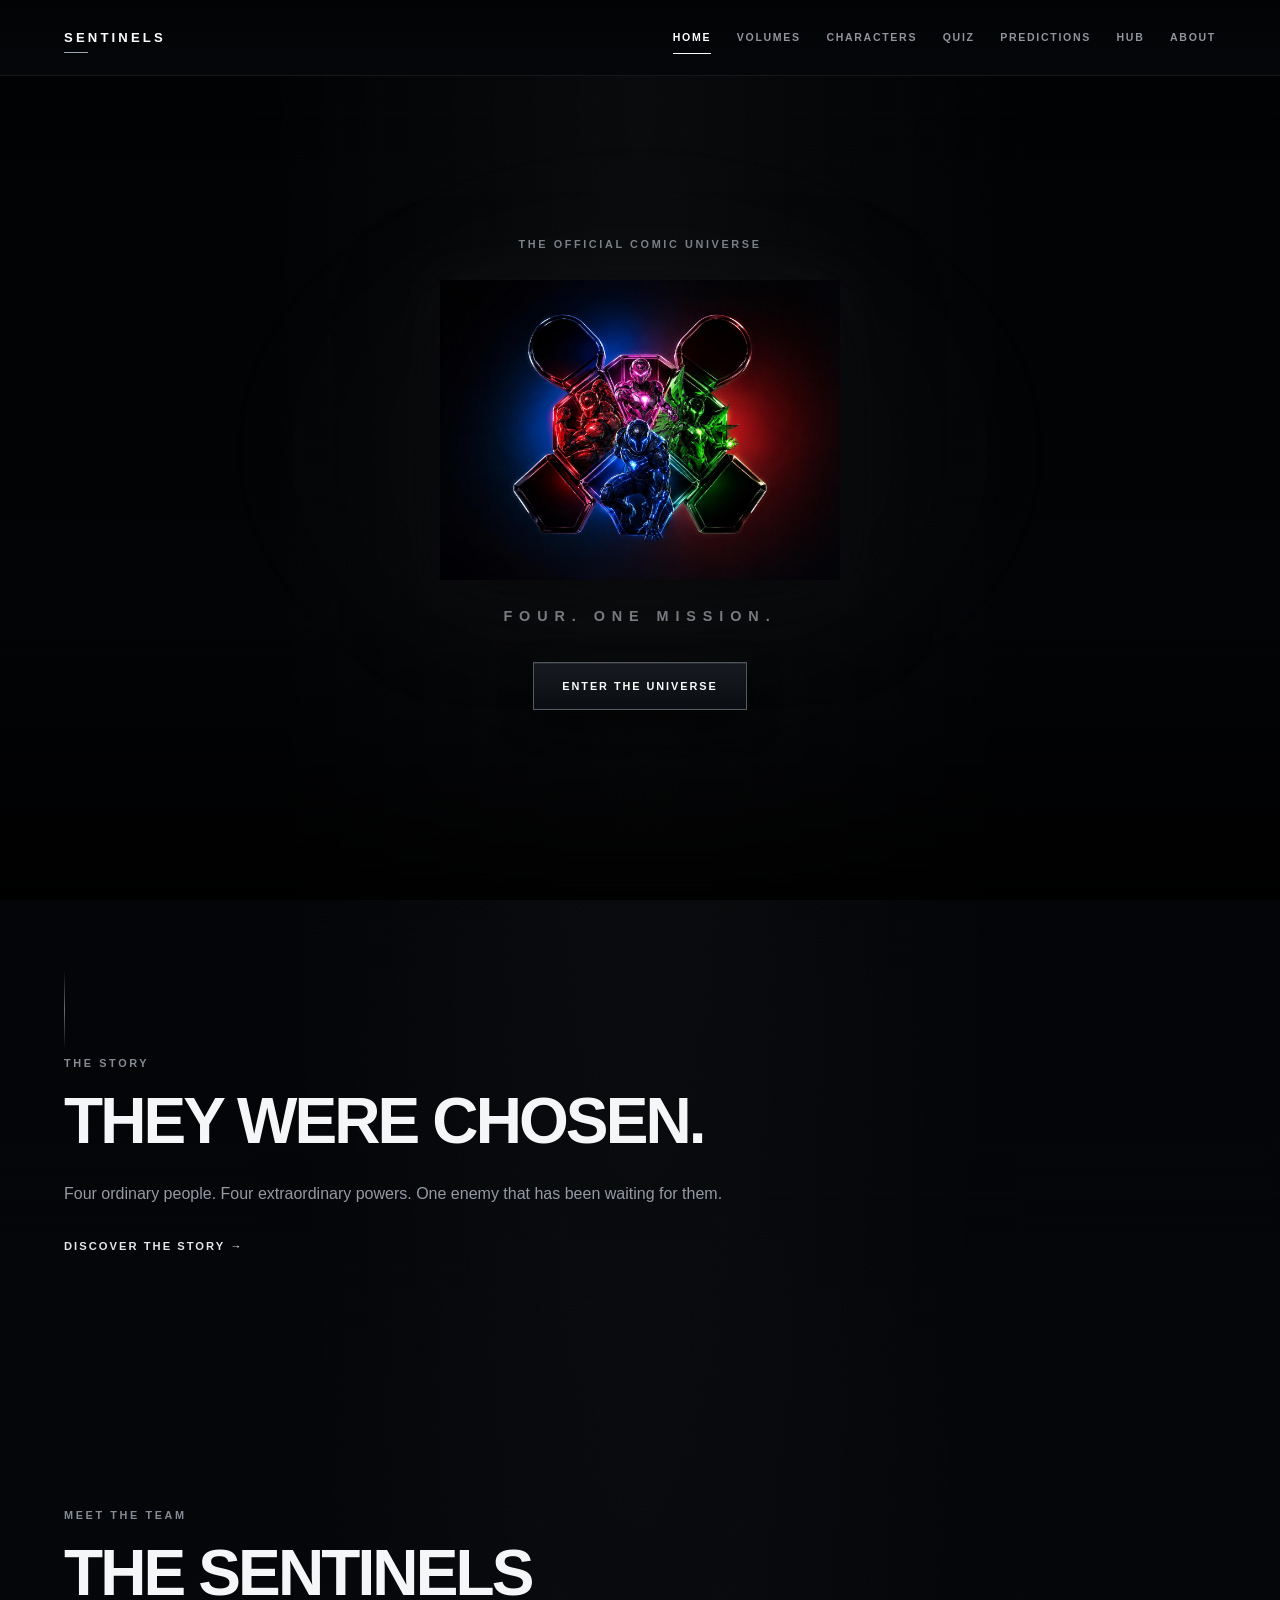
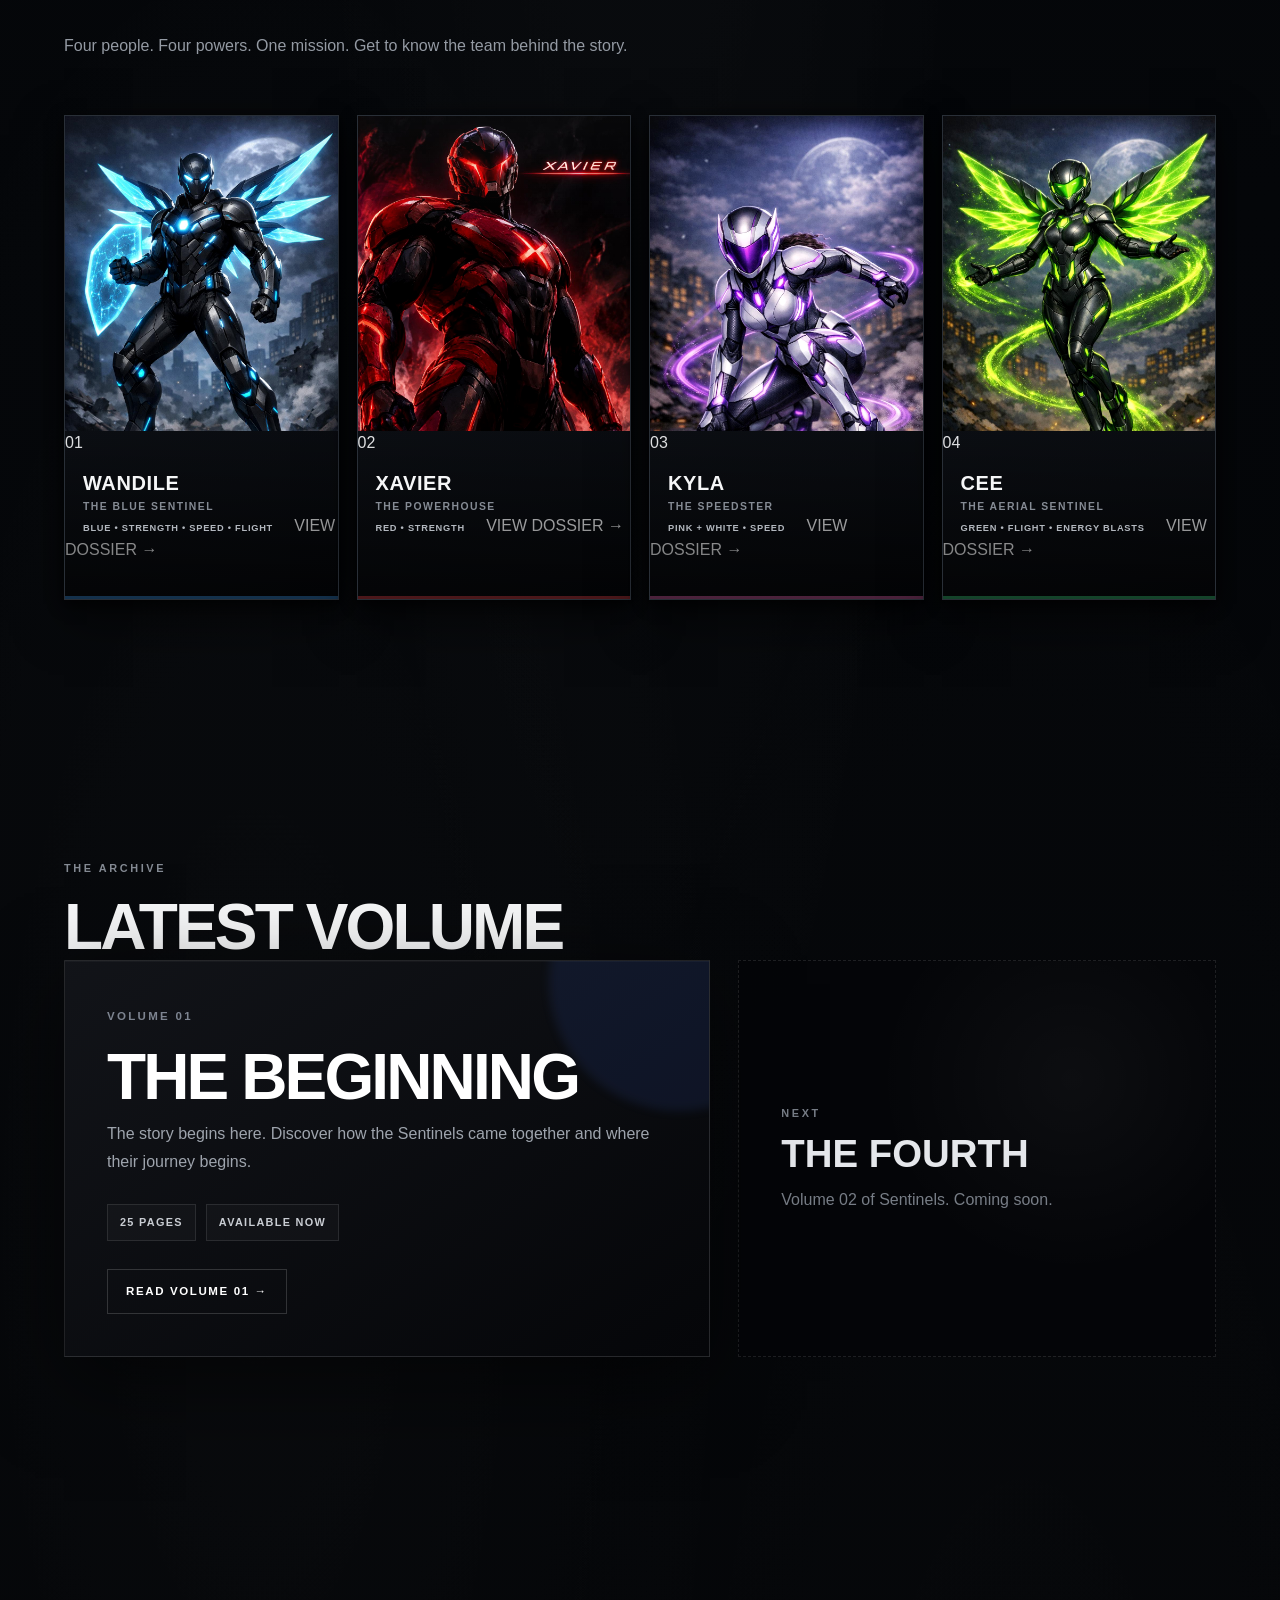
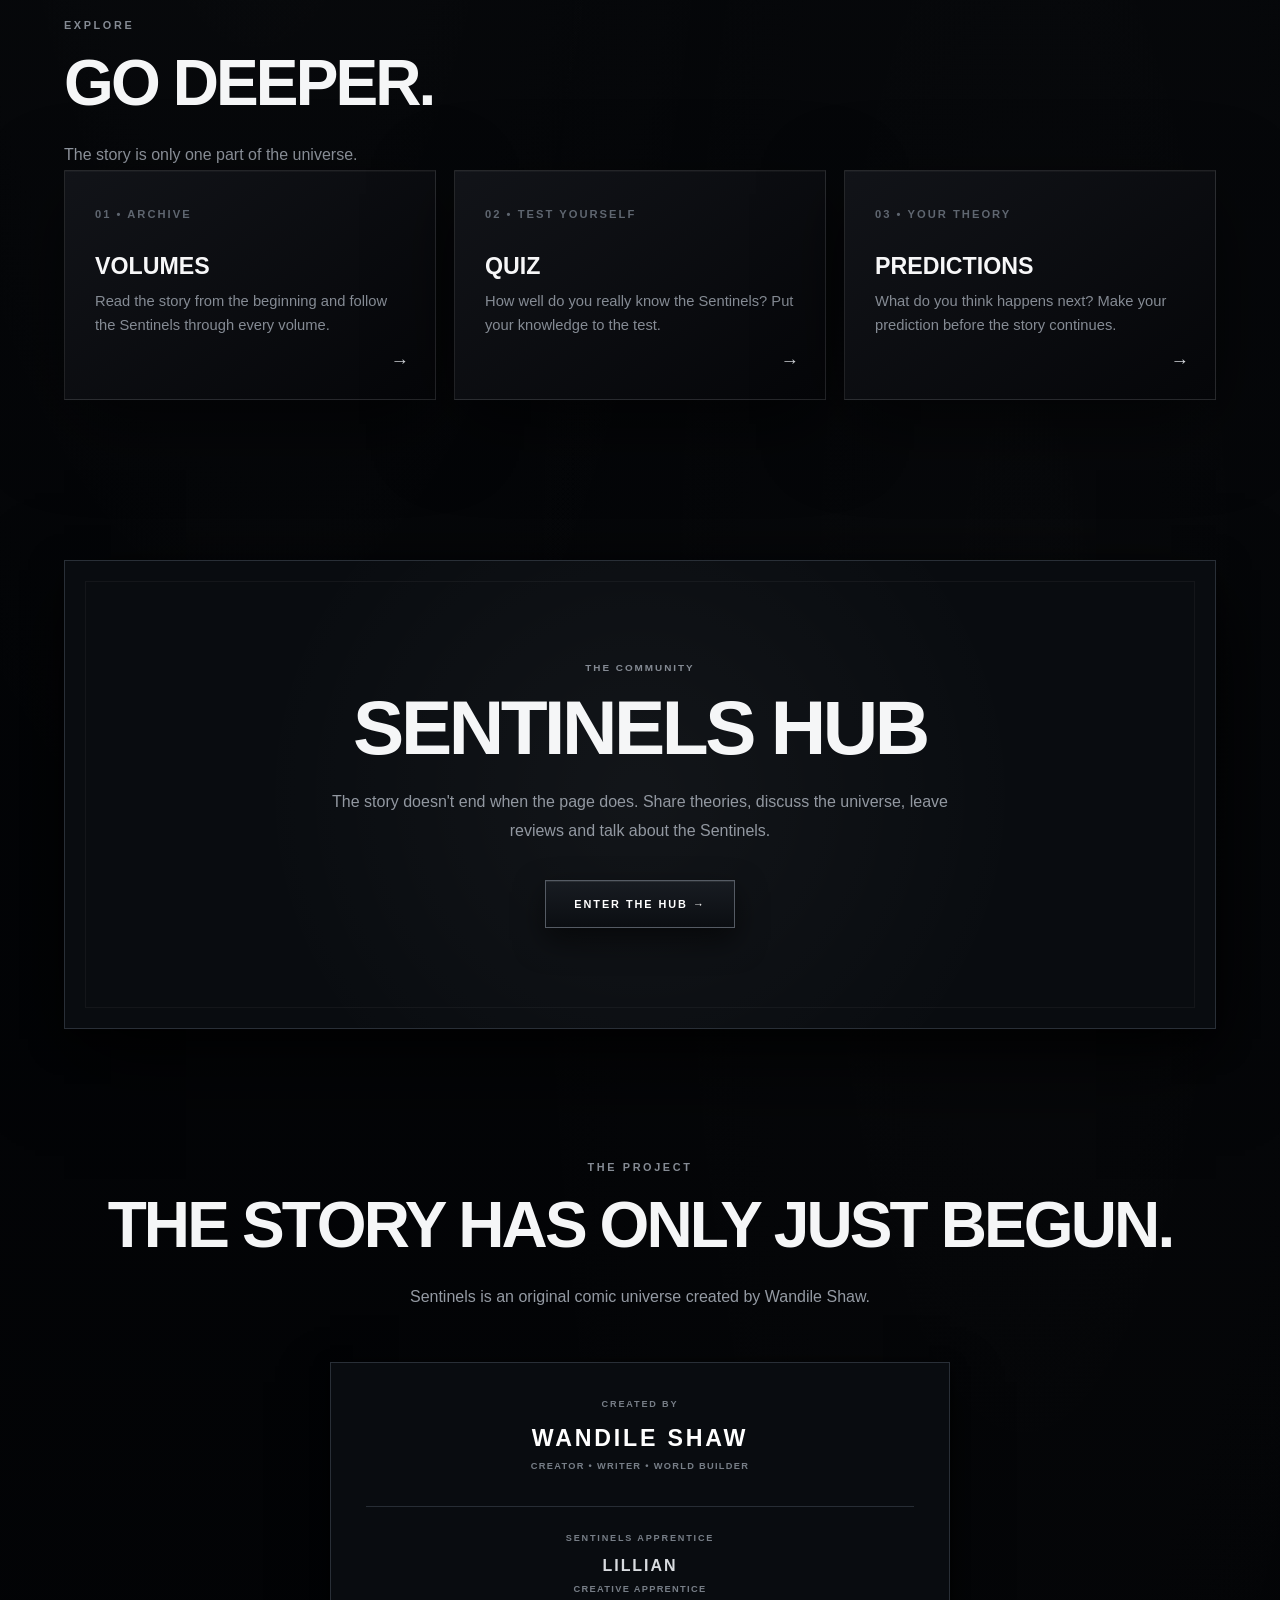
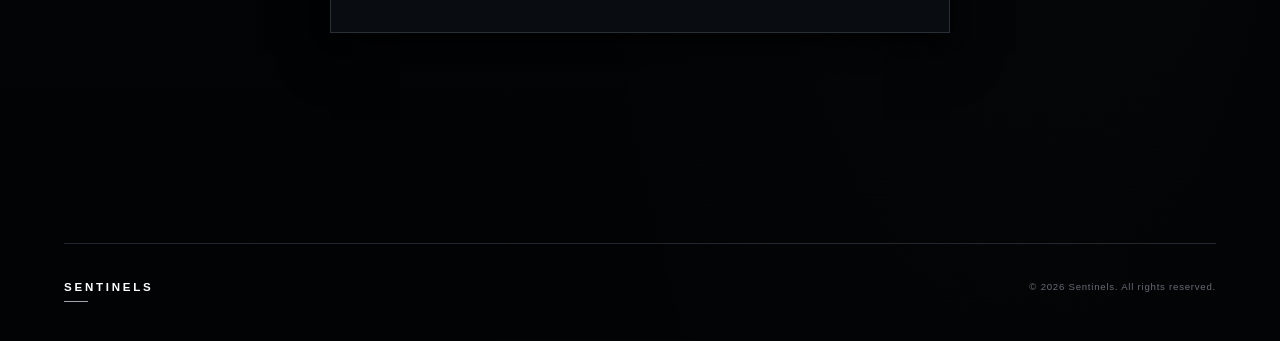
==== index.html @ a9ea6384 "Update index.html" ====
<!DOCTYPE html>
<html lang="en">
<head>

    <meta charset="UTF-8">

    <meta
        name="viewport"
        content="width=device-width, initial-scale=1.0"
    >

    <meta
        name="theme-color"
        content="#000000"
    >

    <meta
        name="description"
        content="SENTINELS — an original comic universe."
    >

    <title>SENTINELS — The Official Comic Universe</title>

    <link
        rel="stylesheet"
        href="style.css"
    >

    <!--
        Small scene-specific animation layer.
        The main visual system remains in style.css.
    -->
    <style>

        /* =========================================================
           SPACE SCENE POSITIONS
           ========================================================= */

        .space-background .satellite,
        .space-background .asteroid,
        .space-background .fire-asteroid,
        .space-background .space-orb,
        .space-background .space-ship {
            pointer-events: none;
            user-select: none;
        }

        /* =========================================================
           EXTRA STARS
           ========================================================= */

        .extra-stars {
            position: absolute;
            inset: 0;
            pointer-events: none;
        }

        .extra-star {
            position: absolute;
            width: 2px;
            height: 2px;
            border-radius: 50%;
            background: rgba(255, 255, 255, 0.8);
            box-shadow: 0 0 7px rgba(255, 255, 255, 0.45);
            animation: starPulse 4s ease-in-out infinite;
        }

        @keyframes starPulse {

            0%,
            100% {
                opacity: 0.25;
                transform: scale(0.8);
            }

            50% {
                opacity: 0.95;
                transform: scale(1.25);
            }

        }

        /* =========================================================
           SPEEDING SHIPS
           ========================================================= */

        .space-ship {
            animation: shipFly 12s linear infinite;
        }

        .ship-two {
            animation-duration: 17s;
            animation-delay: -8s;
        }

        .ship-three {
            animation-duration: 21s;
            animation-delay: -14s;
        }

        .ship-four {
            animation-duration: 15s;
            animation-delay: -4s;
        }

        @keyframes shipFly {

            0% {
                transform: translate3d(-120px, 80px, 0) rotate(-8deg);
                opacity: 0;
            }

            8% {
                opacity: 0.8;
            }

            45% {
                opacity: 0.5;
            }

            92% {
                opacity: 0.8;
            }

            100% {
                transform: translate3d(125vw, -120px, 0) rotate(-8deg);
                opacity: 0;
            }

        }

        /* =========================================================
           SECTION-SPECIFIC SUPPORT
           ========================================================= */

        .volume-feature {
            display: grid;
            grid-template-columns: minmax(0, 1.15fr) minmax(280px, 0.85fr);
            gap: 28px;
            align-items: stretch;
        }

        .volume-panel,
        .explore-card {
            background:
                linear-gradient(
                    145deg,
                    rgba(18, 20, 25, 0.98),
                    rgba(5, 6, 9, 0.98)
                );
            border: 1px solid rgba(255, 255, 255, 0.11);
            box-shadow:
                0 24px 80px rgba(0, 0, 0, 0.55),
                inset 0 1px 0 rgba(255, 255, 255, 0.035);
        }

        .volume-panel {
            padding: 42px;
            min-height: 320px;
            display: flex;
            flex-direction: column;
            justify-content: space-between;
            position: relative;
            overflow: hidden;
        }

        .volume-panel::before {
            content: "";
            position: absolute;
            width: 260px;
            height: 260px;
            right: -100px;
            top: -110px;
            border-radius: 50%;
            background: rgba(67, 118, 255, 0.1);
            filter: blur(5px);
        }

        .volume-number {
            position: relative;
            color: #7d8490;
            font-size: 0.72rem;
            letter-spacing: 0.2em;
            font-weight: 700;
        }

        .volume-panel h3 {
            position: relative;
            margin: 18px 0 10px;
            font-size: clamp(2.2rem, 5vw, 4.6rem);
            letter-spacing: -0.045em;
            color: #fff;
        }

        .volume-panel p {
            position: relative;
            max-width: 600px;
            color: #9ea4ad;
            line-height: 1.75;
        }

        .volume-meta {
            position: relative;
            display: flex;
            flex-wrap: wrap;
            gap: 10px;
            margin-top: 28px;
        }

        .volume-meta span {
            border: 1px solid rgba(255, 255, 255, 0.1);
            background: rgba(255, 255, 255, 0.025);
            padding: 9px 12px;
            color: #c9cdd3;
            font-size: 0.68rem;
            letter-spacing: 0.12em;
            font-weight: 700;
        }

        .volume-link {
            position: relative;
            display: inline-flex;
            align-items: center;
            justify-content: center;
            width: fit-content;
            margin-top: 28px;
            padding: 13px 18px;
            border: 1px solid rgba(255, 255, 255, 0.16);
            color: #fff;
            text-decoration: none;
            font-size: 0.72rem;
            letter-spacing: 0.14em;
            font-weight: 800;
            transition:
                background 180ms ease,
                border-color 180ms ease,
                transform 180ms ease;
        }

        .volume-link:hover {
            background: rgba(255, 255, 255, 0.07);
            border-color: rgba(255, 255, 255, 0.3);
            transform: translateY(-2px);
        }

        .volume-coming-soon {
            min-height: 320px;
            padding: 42px;
            border: 1px dashed rgba(255, 255, 255, 0.1);
            display: flex;
            flex-direction: column;
            justify-content: center;
            background:
                radial-gradient(
                    circle at 70% 30%,
                    rgba(255, 255, 255, 0.035),
                    transparent 45%
                ),
                rgba(4, 5, 8, 0.82);
        }

        .volume-coming-soon .eyebrow {
            margin-bottom: 12px;
        }

        .volume-coming-soon h3 {
            color: #e5e7eb;
            font-size: clamp(1.7rem, 3vw, 2.7rem);
            margin-bottom: 12px;
        }

        .volume-coming-soon p {
            color: #777d86;
            line-height: 1.7;
        }

        /* =========================================================
           EXPLORE CARDS
           ========================================================= */

        .explore-grid {
            display: grid;
            grid-template-columns: repeat(3, minmax(0, 1fr));
            gap: 18px;
        }

        .explore-card {
            display: block;
            padding: 30px;
            min-height: 230px;
            text-decoration: none;
            position: relative;
            overflow: hidden;
            transition:
                transform 220ms ease,
                border-color 220ms ease,
                box-shadow 220ms ease;
        }

        .explore-card:hover {
            transform: translateY(-5px);
            border-color: rgba(255, 255, 255, 0.23);
            box-shadow:
                0 30px 90px rgba(0, 0, 0, 0.65),
                inset 0 1px 0 rgba(255, 255, 255, 0.04);
        }

        .explore-card-number {
            color: #5f6670;
            font-size: 0.7rem;
            letter-spacing: 0.18em;
            font-weight: 800;
        }

        .explore-card h3 {
            color: #f7f7f8;
            font-size: 1.45rem;
            margin: 30px 0 10px;
        }

        .explore-card p {
            color: #858b94;
            line-height: 1.65;
            font-size: 0.92rem;
        }

        .explore-arrow {
            position: absolute;
            right: 26px;
            bottom: 24px;
            color: #d4d7dc;
            font-size: 1.15rem;
        }

        /* =========================================================
           MOBILE
           ========================================================= */

        @media (max-width: 850px) {

            .volume-feature {
                grid-template-columns: 1fr;
            }

            .explore-grid {
                grid-template-columns: 1fr;
            }

        }

        @media (max-width: 600px) {

            .volume-panel,
            .volume-coming-soon {
                padding: 28px;
                min-height: 280px;
            }

            .explore-card {
                min-height: 190px;
                padding: 24px;
            }

        }

    </style>

</head>

<body>

    <!-- =========================================================
         DEEP SPACE ENVIRONMENT
         ========================================================= -->

    <div
        class="space-background"
        aria-hidden="true"
    >

        <!-- Star field -->
        <div class="extra-stars">

            <span class="extra-star" style="top: 8%; left: 7%; animation-delay: -1s;"></span>
            <span class="extra-star" style="top: 14%; left: 19%; animation-delay: -3s;"></span>
            <span class="extra-star" style="top: 6%; left: 34%; animation-delay: -2s;"></span>
            <span class="extra-star" style="top: 23%; left: 48%; animation-delay: -4s;"></span>
            <span class="extra-star" style="top: 11%; left: 63%; animation-delay: -1.5s;"></span>
            <span class="extra-star" style="top: 18%; left: 82%; animation-delay: -3.5s;"></span>
            <span class="extra-star" style="top: 31%; left: 91%; animation-delay: -2.5s;"></span>

            <span class="extra-star" style="top: 38%; left: 5%; animation-delay: -3s;"></span>
            <span class="extra-star" style="top: 45%; left: 17%; animation-delay: -1s;"></span>
            <span class="extra-star" style="top: 40%; left: 37%; animation-delay: -2s;"></span>
            <span class="extra-star" style="top: 53%; left: 56%; animation-delay: -3.5s;"></span>
            <span class="extra-star" style="top: 43%; left: 73%; animation-delay: -1.5s;"></span>
            <span class="extra-star" style="top: 57%; left: 94%; animation-delay: -4s;"></span>

            <span class="extra-star" style="top: 67%; left: 9%; animation-delay: -2s;"></span>
            <span class="extra-star" style="top: 74%; left: 26%; animation-delay: -3s;"></span>
            <span class="extra-star" style="top: 65%; left: 44%; animation-delay: -1s;"></span>
            <span class="extra-star" style="top: 78%; left: 62%; animation-delay: -3.5s;"></span>
            <span class="extra-star" style="top: 70%; left: 79%; animation-delay: -2.5s;"></span>
            <span class="extra-star" style="top: 87%; left: 93%; animation-delay: -4s;"></span>

            <span class="extra-star" style="top: 92%; left: 14%; animation-delay: -1.5s;"></span>
            <span class="extra-star" style="top: 84%; left: 38%; animation-delay: -2.5s;"></span>
            <span class="extra-star" style="top: 94%; left: 57%; animation-delay: -3s;"></span>
            <span class="extra-star" style="top: 88%; left: 76%; animation-delay: -1s;"></span>

        </div>


        <!-- Satellites -->

        <div
            class="satellite"
            style="top: 13%; left: 8%; transform: rotate(-18deg) scale(0.85);"
        ></div>

        <div
            class="satellite"
            style="top: 35%; left: 88%; transform: rotate(24deg) scale(0.65);"
        ></div>

        <div
            class="satellite"
            style="top: 73%; left: 13%; transform: rotate(12deg) scale(0.55);"
        ></div>

        <div
            class="satellite"
            style="top: 82%; left: 84%; transform: rotate(-31deg) scale(0.75);"
        ></div>


        <!-- Regular asteroids -->

        <div
            class="asteroid blue one"
            style="top: 21%; left: 24%; transform: scale(0.85);"
        ></div>

        <div
            class="asteroid red two"
            style="top: 48%; left: 7%; transform: scale(0.7);"
        ></div>

        <div
            class="asteroid green three"
            style="top: 68%; left: 89%; transform: scale(0.65);"
        ></div>

        <div
            class="asteroid white four"
            style="top: 78%; left: 47%; transform: scale(0.55);"
        ></div>

        <div
            class="asteroid pink five"
            style="top: 28%; left: 79%; transform: scale(0.8);"
        ></div>


        <!-- Orange / fire-looking rocks -->

        <div
            class="fire-asteroid"
            style="top: 18%; left: 55%; transform: rotate(18deg) scale(0.9);"
        ></div>

        <div
            class="fire-asteroid"
            style="top: 57%; left: 32%; transform: rotate(-24deg) scale(0.65);"
        ></div>

        <div
            class="fire-asteroid"
            style="top: 88%; left: 70%; transform: rotate(36deg) scale(0.75);"
        ></div>


        <!-- Coloured floating energy orbs -->

        <div
            class="space-orb blue"
            style="top: 27%; left: 15%;"
        ></div>

        <div
            class="space-orb pink"
            style="top: 41%; left: 81%; animation-delay: -2s;"
        ></div>

        <div
            class="space-orb red"
            style="top: 63%; left: 18%; animation-delay: -4s;"
        ></div>

        <div
            class="space-orb green"
            style="top: 76%; left: 76%; animation-delay: -1.5s;"
        ></div>

        <div
            class="space-orb blue"
            style="top: 91%; left: 31%; animation-delay: -3s;"
        ></div>


        <!-- Tiny ships -->

        <div
            class="space-ship ship-one"
            style="top: 22%; left: -5%;"
        ></div>

        <div
            class="space-ship ship-two"
            style="top: 47%; left: 20%;"
        ></div>

        <div
            class="space-ship ship-three"
            style="top: 69%; left: 52%;"
        ></div>

        <div
            class="space-ship ship-four"
            style="top: 84%; left: 5%;"
        ></div>

    </div>


    <!-- =========================================================
         HEADER
         ========================================================= -->

    <header class="site-header">

        <a
            href="index.html"
            class="brand"
            aria-label="Sentinels Home"
        >
            SENTINELS
        </a>

        <button
            id="menuToggle"
            class="menu-toggle"
            type="button"
            aria-label="Open navigation"
            aria-expanded="false"
            aria-controls="mainNav"
        >
            <span></span>
            <span></span>
            <span></span>
        </button>

        <nav
            id="mainNav"
            class="main-nav"
            aria-label="Main navigation"
        >

            <a
                href="index.html"
                class="active"
            >
                HOME
            </a>

            <a href="archive.html">
                VOLUMES
            </a>

            <a href="sentinels.html">
                CHARACTERS
            </a>

            <a href="quiz.html">
                QUIZ
            </a>

            <a href="predictions.html">
                PREDICTIONS
            </a>

            <a href="hub.html">
                HUB
            </a>

            <a href="about.html">
                ABOUT
            </a>

        </nav>

    </header>


    <main>

        <!-- =====================================================
             HERO
             ===================================================== -->

        <section
            id="home"
            class="hero-section"
        >

            <div class="hero-content">

                <p class="eyebrow">
                    THE OFFICIAL COMIC UNIVERSE
                </p>

                <img
                    src="Logo final.jpeg"
                    alt="SENTINELS"
                    class="hero-logo"
                >

                <p class="tagline">
                    FOUR. ONE MISSION.
                </p>

                <a
                    href="archive.html"
                    class="universe-button"
                >
                    ENTER THE UNIVERSE
                </a>

            </div>

        </section>


        <!-- =====================================================
             STORY
             ===================================================== -->

        <section
            id="story"
            class="section story"
        >

            <p class="eyebrow">
                THE STORY
            </p>

            <h2>
                THEY WERE CHOSEN.
            </h2>

            <p>
                Four ordinary people. Four extraordinary powers.
                One enemy that has been waiting for them.
            </p>

            <a
                href="archive.html"
                class="text-link"
            >
                DISCOVER THE STORY →
            </a>

        </section>


        <!-- =====================================================
             THE SENTINELS
             ===================================================== -->

        <section
            id="sentinels"
            class="section"
        >

            <p class="eyebrow">
                MEET THE TEAM
            </p>

            <h2>
                THE SENTINELS
            </h2>

            <p class="section-intro">
                Four people. Four powers. One mission.
                Get to know the team behind the story.
            </p>


            <div class="sentinel-grid">

                <!-- WANDILE -->

                <article
                    class="sentinel-card wandile"
                    tabindex="0"
                    role="button"
                    aria-label="Open Wandile's Sentinel dossier"
                    data-character="wandile"
                    data-name="WANDILE"
                    data-role="THE BLUE SENTINEL"
                    data-colour="BLUE"
                    data-abilities="STRENGTH • SPEED • FLIGHT"
                    data-description="The blue Sentinel. Wandile begins with immense strength and later develops speed and flight, with retractable wings and a retractable shield."
                    data-image="Wandile character art.jpeg"
                >

                    <div class="sentinel-card-image-wrap">

                        <img
                            src="Wandile character art.jpeg"
                            alt="Wandile"
                            class="sentinel-card-image character-image"
                        >

                    </div>

                    <div class="sentinel-card-content">

                        <span class="sentinel-number">
                            01
                        </span>

                        <h3>
                            WANDILE
                        </h3>

                        <p>
                            THE BLUE SENTINEL
                        </p>

                        <small>
                            BLUE • STRENGTH • SPEED • FLIGHT
                        </small>

                        <span class="card-action">
                            VIEW DOSSIER →
                        </span>

                    </div>

                </article>


                <!-- XAVIER -->

                <article
                    class="sentinel-card xavier"
                    tabindex="0"
                    role="button"
                    aria-label="Open Xavier's Sentinel dossier"
                    data-character="xavier"
                    data-name="XAVIER"
                    data-role="THE POWERHOUSE"
                    data-colour="RED"
                    data-abilities="STRENGTH"
                    data-description="The red Sentinel and the team's powerhouse, Xavier possesses immense strength."
                    data-image="Xavier character art final.jpeg"
                >

                    <div class="sentinel-card-image-wrap">

                        <img
                            src="Xavier character art final.jpeg"
                            alt="Xavier"
                            class="sentinel-card-image character-image"
                        >

                    </div>

                    <div class="sentinel-card-content">

                        <span class="sentinel-number">
                            02
                        </span>

                        <h3>
                            XAVIER
                        </h3>

                        <p>
                            THE POWERHOUSE
                        </p>

                        <small>
                            RED • STRENGTH
                        </small>

                        <span class="card-action">
                            VIEW DOSSIER →
                        </span>

                    </div>

                </article>


                <!-- KYLA -->

                <article
                    class="sentinel-card kyla"
                    tabindex="0"
                    role="button"
                    aria-label="Open Kyla's Sentinel dossier"
                    data-character="kyla"
                    data-name="KYLA"
                    data-role="THE SPEEDSTER"
                    data-colour="PINK + WHITE"
                    data-abilities="SPEED"
                    data-description="The pink and white Sentinel. Kyla's defining ability is extraordinary speed."
                    data-image="Kyla character art final 1.jpeg"
                >

                    <div class="sentinel-card-image-wrap">

                        <img
                            src="Kyla character art final 1.jpeg"
                            alt="Kyla"
                            class="sentinel-card-image character-image"
                        >

                    </div>

                    <div class="sentinel-card-content">

                        <span class="sentinel-number">
                            03
                        </span>

                        <h3>
                            KYLA
                        </h3>

                        <p>
                            THE SPEEDSTER
                        </p>

                        <small>
                            PINK + WHITE • SPEED
                        </small>

                        <span class="card-action">
                            VIEW DOSSIER →
                        </span>

                    </div>

                </article>


                <!-- CEE -->

                <article
                    class="sentinel-card cee"
                    tabindex="0"
                    role="button"
                    aria-label="Open Cee's Sentinel dossier"
                    data-character="cee"
                    data-name="CEE"
                    data-role="THE AERIAL SENTINEL"
                    data-colour="GREEN"
                    data-abilities="FLIGHT • ENERGY BLASTS"
                    data-description="The green Sentinel. Cee can fly using retractable wings and project energy blasts from her hands, both on the ground and while airborne."
                    data-image="Cee character art.jpeg"
                >

                    <div class="sentinel-card-image-wrap">

                        <img
                            src="Cee character art.jpeg"
                            alt="Cee"
                            class="sentinel-card-image character-image"
                        >

                    </div>

                    <div class="sentinel-card-content">

                        <span class="sentinel-number">
                            04
                        </span>

                        <h3>
                            CEE
                        </h3>

                        <p>
                            THE AERIAL SENTINEL
                        </p>

                        <small>
                            GREEN • FLIGHT • ENERGY BLASTS
                        </small>

                        <span class="card-action">
                            VIEW DOSSIER →
                        </span>

                    </div>

                </article>

            </div>

        </section>


        <!-- =====================================================
             LATEST VOLUME
             ===================================================== -->

        <section
            id="latest"
            class="section"
        >

            <p class="eyebrow">
                THE ARCHIVE
            </p>

            <h2>
                LATEST VOLUME
            </h2>

            <div class="volume-feature">

                <article class="volume-panel">

                    <div>

                        <span class="volume-number">
                            VOLUME 01
                        </span>

                        <h3>
                            THE BEGINNING
                        </h3>

                        <p>
                            The story begins here. Discover how the
                            Sentinels came together and where their
                            journey begins.
                        </p>

                        <div class="volume-meta">

                            <span>
                                25 PAGES
                            </span>

                            <span>
                                AVAILABLE NOW
                            </span>

                        </div>

                    </div>

                    <a
                        href="reader.html?volume=1"
                        class="volume-link"
                    >
                        READ VOLUME 01 →
                    </a>

                </article>


                <article class="volume-coming-soon">

                    <p class="eyebrow">
                        NEXT
                    </p>

                    <h3>
                        THE FOURTH
                    </h3>

                    <p>
                        Volume 02 of Sentinels.
                        Coming soon.
                    </p>

                </article>

            </div>

        </section>


        <!-- =====================================================
             EXPLORE
             ===================================================== -->

        <section
            id="explore"
            class="section"
        >

            <p class="eyebrow">
                EXPLORE
            </p>

            <h2>
                GO DEEPER.
            </h2>

            <p class="section-intro">
                The story is only one part of the universe.
            </p>


            <div class="explore-grid">

                <a
                    href="archive.html"
                    class="explore-card"
                >

                    <span class="explore-card-number">
                        01 • ARCHIVE
                    </span>

                    <h3>
                        VOLUMES
                    </h3>

                    <p>
                        Read the story from the beginning
                        and follow the Sentinels through every volume.
                    </p>

                    <span class="explore-arrow">
                        →
                    </span>

                </a>


                <a
                    href="quiz.html"
                    class="explore-card"
                >

                    <span class="explore-card-number">
                        02 • TEST YOURSELF
                    </span>

                    <h3>
                        QUIZ
                    </h3>

                    <p>
                        How well do you really know the Sentinels?
                        Put your knowledge to the test.
                    </p>

                    <span class="explore-arrow">
                        →
                    </span>

                </a>


                <a
                    href="predictions.html"
                    class="explore-card"
                >

                    <span class="explore-card-number">
                        03 • YOUR THEORY
                    </span>

                    <h3>
                        PREDICTIONS
                    </h3>

                    <p>
                        What do you think happens next?
                        Make your prediction before the story continues.
                    </p>

                    <span class="explore-arrow">
                        →
                    </span>

                </a>

            </div>

        </section>


        <!-- =====================================================
             SENTINELS HUB
             ===================================================== -->

        <section
            id="hub"
            class="hub-preview"
        >

            <div class="hub-preview-label">
                THE COMMUNITY
            </div>

            <h2>
                SENTINELS HUB
            </h2>

            <p>
                The story doesn't end when the page does.
                Share theories, discuss the universe,
                leave reviews and talk about the Sentinels.
            </p>

            <a
                href="hub.html"
                class="hub-button"
            >
                ENTER THE HUB →
            </a>

        </section>


        <!-- =====================================================
             ABOUT
             ===================================================== -->

        <section
            id="about"
            class="section about"
        >

            <p class="eyebrow">
                THE PROJECT
            </p>

            <h2>
                THE STORY HAS ONLY JUST BEGUN.
            </h2>

            <p>
                Sentinels is an original comic universe created
                by Wandile Shaw.
            </p>


            <div class="creator-credit">

                <div class="creator-label">
                    CREATED BY
                </div>

                <div class="creator-name">
                    WANDILE SHAW
                </div>

                <div class="creator-role">
                    CREATOR • WRITER • WORLD BUILDER
                </div>


                <div class="apprentice-credit">

                    <div class="apprentice-label">
                        SENTINELS APPRENTICE
                    </div>

                    <div class="apprentice-name">
                        LILLIAN
                    </div>

                    <div class="apprentice-role">
                        CREATIVE APPRENTICE
                    </div>

                </div>

            </div>

        </section>

    </main>


    <!-- =========================================================
         CHARACTER DOSSIER
         ========================================================= -->

    <div
        id="dossierOverlay"
        class="dossier-overlay"
        aria-hidden="true"
    >

        <div
            class="dossier"
            role="dialog"
            aria-modal="true"
            aria-labelledby="dossierName"
        >

            <button
                id="dossierClose"
                class="dossier-close"
                type="button"
                aria-label="Close character dossier"
            >
                ×
            </button>


            <div class="dossier-image-wrap">

                <img
                    id="dossierImage"
                    class="dossier-image"
                    src=""
                    alt=""
                >

            </div>


            <div class="dossier-content">

                <span
                    id="dossierNumber"
                    class="dossier-number"
                >
                    SENTINEL
                </span>

                <p
                    id="dossierRole"
                    class="dossier-role"
                >
                    SENTINEL
                </p>

                <h2 id="dossierName">
                    WANDILE
                </h2>

                <div class="dossier-line"></div>

                <div class="dossier-field">

                    <span>
                        COLOUR
                    </span>

                    <strong id="dossierColour">
                        BLUE
                    </strong>

                </div>


                <div class="dossier-field">

                    <span>
                        ABILITIES
                    </span>

                    <strong id="dossierAbilities">
                        STRENGTH • SPEED • FLIGHT
                    </strong>

                </div>


                <div class="dossier-description">

                    <span>
                        PROFILE
                    </span>

                    <p id="dossierDescription">
                        Sentinel profile.
                    </p>

                </div>

            </div>

        </div>

    </div>


    <!-- =========================================================
         FOOTER
         ========================================================= -->

    <footer>

        <div class="logo">
            SENTINELS
        </div>

        <p>
            © <span id="currentYear">2026</span>
            Sentinels. All rights reserved.
        </p>

    </footer>


    <script src="script.js"></script>

</body>
</html>
---- style.css ----
/* =========================================================
   SENTINELS — STYLE.CSS
   Black Space / 3D Cinematic Edition
   ========================================================= */

:root {
    --black: #020305;
    --space-black: #05070a;
    --deep-black: #080b10;
    --panel: #0b0e13;
    --panel-2: #10141a;
    --panel-3: #151a21;

    --white: #f4f5f7;
    --silver: #c5c9d0;
    --grey: #8c929b;
    --muted: #626871;
    --line: #282e37;

    --blue: #42a5ff;
    --red: #ff4d55;
    --green: #42e38b;
    --pink: #ff72c7;

    --header-height: 76px;

    --shadow-deep:
        0 30px 80px rgba(0, 0, 0, 0.75),
        0 10px 30px rgba(0, 0, 0, 0.55);

    --shadow-card:
        0 20px 45px rgba(0, 0, 0, 0.55),
        0 4px 14px rgba(0, 0, 0, 0.7);

    --ease: cubic-bezier(0.22, 0.61, 0.36, 1);
}


/* =========================================================
   RESET
   ========================================================= */

* {
    box-sizing: border-box;
    margin: 0;
    padding: 0;
}

html {
    scroll-behavior: smooth;
    background: var(--black);
}

body {
    min-height: 100vh;
    overflow-x: hidden;

    color: var(--white);
    background:
        radial-gradient(
            ellipse at 50% 0%,
            rgba(255, 255, 255, 0.035),
            transparent 42%
        ),
        radial-gradient(
            ellipse at 20% 55%,
            rgba(255, 255, 255, 0.018),
            transparent 35%
        ),
        radial-gradient(
            ellipse at 80% 75%,
            rgba(255, 255, 255, 0.014),
            transparent 38%
        ),
        linear-gradient(
            180deg,
            #010204 0%,
            #05070a 35%,
            #020305 100%
        );

    font-family:
        Inter,
        -apple-system,
        BlinkMacSystemFont,
        "Segoe UI",
        sans-serif;

    line-height: 1.5;
    -webkit-font-smoothing: antialiased;
    text-rendering: optimizeLegibility;
}

body::before {
    content: "";
    position: fixed;
    inset: 0;
    z-index: -5;
    pointer-events: none;

    background-image:
        radial-gradient(circle, rgba(255, 255, 255, 0.8) 0 0.7px, transparent 0.8px),
        radial-gradient(circle, rgba(255, 255, 255, 0.45) 0 0.6px, transparent 0.7px),
        radial-gradient(circle, rgba(255, 255, 255, 0.35) 0 0.5px, transparent 0.6px);

    background-size:
        180px 180px,
        260px 260px,
        340px 340px;

    background-position:
        20px 40px,
        90px 10px,
        140px 130px;

    opacity: 0.55;
}

body::after {
    content: "";
    position: fixed;
    inset: 0;
    z-index: -4;
    pointer-events: none;

    background:
        linear-gradient(
            90deg,
            transparent 0%,
            rgba(255, 255, 255, 0.012) 50%,
            transparent 100%
        );

    opacity: 0.7;
}

img {
    max-width: 100%;
    display: block;
}

button,
a {
    -webkit-tap-highlight-color: transparent;
}

button {
    font: inherit;
}

a {
    color: inherit;
    text-decoration: none;
}


/* =========================================================
   SPACE BACKGROUND
   ========================================================= */

.space-background {
    position: fixed;
    inset: 0;
    z-index: -3;
    pointer-events: none;
    overflow: hidden;
    perspective: 1200px;

    background:
        radial-gradient(
            circle at 50% 45%,
            rgba(255, 255, 255, 0.018),
            transparent 42%
        );
}

/* Tiny distant stars */

.space-background::before {
    content: "";
    position: absolute;
    inset: -10%;

    background-image:
        radial-gradient(circle, rgba(255,255,255,.75) 0 1px, transparent 1.2px),
        radial-gradient(circle, rgba(255,255,255,.35) 0 .7px, transparent .9px);

    background-size:
        210px 210px,
        135px 135px;

    background-position:
        20px 20px,
        75px 45px;

    opacity: 0.42;
    animation: starDrift 50s linear infinite;
}

@keyframes starDrift {
    from {
        transform: translate3d(0, 0, 0);
    }

    to {
        transform: translate3d(-40px, 35px, 0);
    }
}


/* =========================================================
   GENERIC SPACE OBJECTS
   ========================================================= */

.asteroid,
.space-asteroid {
    position: absolute;
    width: 12px;
    height: 9px;

    border-radius: 46% 54% 42% 58%;
    background:
        linear-gradient(
            145deg,
            #3a3f45,
            #15191e 65%,
            #080a0d
        );

    box-shadow:
        inset -4px -3px 6px rgba(0, 0, 0, 0.8),
        0 0 8px rgba(255, 255, 255, 0.04);

    opacity: 0.65;
    transform: rotate(22deg);
}

.asteroid::before,
.space-asteroid::before {
    content: "";
    position: absolute;
    width: 3px;
    height: 2px;
    top: 3px;
    left: 4px;

    border-radius: 50%;
    background: #080a0d;

    box-shadow:
        6px 1px 0 #11151a,
        -2px 3px 0 #181c21;
}

.asteroid.blue {
    box-shadow:
        inset -4px -3px 6px rgba(0, 0, 0, 0.8),
        0 0 12px rgba(66, 165, 255, 0.18);
}

.asteroid.red {
    box-shadow:
        inset -4px -3px 6px rgba(0, 0, 0, 0.8),
        0 0 12px rgba(255, 77, 85, 0.18);
}

.asteroid.green {
    box-shadow:
        inset -4px -3px 6px rgba(0, 0, 0, 0.8),
        0 0 12px rgba(66, 227, 139, 0.15);
}

.asteroid.pink {
    box-shadow:
        inset -4px -3px 6px rgba(0, 0, 0, 0.8),
        0 0 12px rgba(255, 114, 199, 0.15);
}

.asteroid.one {
    top: 18%;
    left: 8%;
    transform: scale(1.5) rotate(20deg);
}

.asteroid.two {
    top: 31%;
    right: 7%;
    transform: scale(1.9) rotate(-18deg);
}

.asteroid.three {
    top: 64%;
    left: 12%;
    transform: scale(1.1) rotate(34deg);
}

.asteroid.four {
    top: 78%;
    right: 15%;
    transform: scale(1.3) rotate(-28deg);
}

.asteroid.five {
    top: 50%;
    right: 32%;
    transform: scale(0.7) rotate(18deg);
}


/* Orange/fire asteroids */

.fire-asteroid {
    position: absolute;
    width: 26px;
    height: 18px;

    border-radius: 46% 54% 52% 48%;

    background:
        radial-gradient(
            circle at 35% 35%,
            #ffcf6b 0 8%,
            #ff7a21 24%,
            #5d2110 57%,
            #111 78%
        );

    box-shadow:
        0 0 10px rgba(255, 105, 25, 0.35),
        0 0 28px rgba(255, 74, 15, 0.13);

    opacity: 0.78;
}

.fire-asteroid::after {
    content: "";
    position: absolute;
    width: 30px;
    height: 6px;
    top: 7px;
    left: -22px;

    background: linear-gradient(
        90deg,
        transparent,
        rgba(255, 104, 25, 0.2),
        transparent
    );

    transform: rotate(8deg);
}


/* Coloured floating orbs */

.space-orb,
.orb {
    position: absolute;

    width: 9px;
    height: 9px;

    border-radius: 50%;

    opacity: 0.72;

    box-shadow:
        0 0 9px currentColor,
        0 0 22px currentColor;

    animation: orbFloat 7s ease-in-out infinite;
}

.space-orb.blue,
.orb.blue {
    color: var(--blue);
    background: var(--blue);
}

.space-orb.pink,
.orb.pink {
    color: var(--pink);
    background: var(--pink);
}

.space-orb.red,
.orb.red {
    color: var(--red);
    background: var(--red);
}

.space-orb.green,
.orb.green {
    color: var(--green);
    background: var(--green);
}

@keyframes orbFloat {
    0%,
    100% {
        transform: translate3d(0, 0, 0);
    }

    50% {
        transform: translate3d(8px, -12px, 0);
    }
}


/* Satellites */

.satellite {
    position: absolute;
    width: 38px;
    height: 13px;

    border: 1px solid #4b5159;
    background: #11151a;

    transform: rotate(-18deg);

    box-shadow:
        0 0 8px rgba(255,255,255,.04);
}

.satellite::before,
.satellite::after {
    content: "";
    position: absolute;
    top: 2px;

    width: 11px;
    height: 8px;

    border: 1px solid #353b43;
    background: #080a0d;
}

.satellite::before {
    left: -14px;
}

.satellite::after {
    right: -14px;
}


/* Small ships */

.space-ship,
.ship {
    position: absolute;

    width: 28px;
    height: 7px;

    border-radius: 80% 20% 20% 80%;

    background:
        linear-gradient(
            90deg,
            #626a74,
            #d9dde1,
            #252a31
        );

    box-shadow:
        10px 0 10px rgba(255, 255, 255, 0.08);
}

.space-ship::after,
.ship::after {
    content: "";

    position: absolute;
    right: 100%;
    top: 2px;

    width: 40px;
    height: 2px;

    background:
        linear-gradient(
            90deg,
            transparent,
            rgba(160, 170, 180, 0.2)
        );
}


/* =========================================================
   HEADER
   ========================================================= */

.site-header,
.navbar {
    position: fixed;
    top: 0;
    left: 0;
    right: 0;

    z-index: 1000;

    height: var(--header-height);

    display: flex;
    align-items: center;
    justify-content: space-between;

    padding: 0 5vw;

    background:
        linear-gradient(
            180deg,
            rgba(2, 3, 5, 0.97),
            rgba(5, 7, 10, 0.91)
        );

    border-bottom: 1px solid rgba(255, 255, 255, 0.08);

    backdrop-filter: blur(18px);
    -webkit-backdrop-filter: blur(18px);

    transition:
        background .3s ease,
        border-color .3s ease;
}

.site-header.scrolled,
.navbar.scrolled {
    background: rgba(2, 3, 5, 0.985);
    border-bottom-color: rgba(255,255,255,.13);
}

.brand,
.logo {
    position: relative;

    color: #ffffff;

    font-size: 0.82rem;
    font-weight: 900;
    letter-spacing: 0.24em;

    white-space: nowrap;
}

.brand::after,
.logo::after {
    content: "";

    position: absolute;
    left: 0;
    bottom: -6px;

    width: 24px;
    height: 1px;

    background: #9ea4ad;
}

.main-nav,
.navbar nav {
    display: flex;
    align-items: center;
    gap: clamp(16px, 2vw, 30px);
}

.main-nav a,
.navbar nav a {
    position: relative;

    color: #8f959d;

    font-size: 0.66rem;
    font-weight: 700;
    letter-spacing: 0.16em;

    transition:
        color .25s ease,
        transform .25s ease;
}

.main-nav a::after,
.navbar nav a::after {
    content: "";

    position: absolute;
    left: 0;
    bottom: -9px;

    width: 0;
    height: 1px;

    background: #ffffff;

    transition: width .25s ease;
}

.main-nav a:hover,
.main-nav a.active,
.navbar nav a:hover,
.navbar nav a.active {
    color: #ffffff;
}

.main-nav a:hover::after,
.main-nav a.active::after,
.navbar nav a:hover::after,
.navbar nav a.active::after {
    width: 100%;
}

.menu-toggle {
    display: none;

    width: 42px;
    height: 42px;

    border: 1px solid #30353c;
    border-radius: 50%;

    background: #090b0f;
    color: white;

    cursor: pointer;
}

.menu-toggle span {
    display: block;

    width: 16px;
    height: 1px;

    margin: 4px auto;

    background: #dfe2e6;

    transition:
        transform .25s ease,
        opacity .25s ease;
}


/* =========================================================
   GLOBAL LAYOUT
   ========================================================= */

main {
    position: relative;
    z-index: 1;
}

.section {
    position: relative;

    width: min(1180px, 90vw);

    margin: 0 auto;
    padding: 130px 0;
}

.eyebrow {
    margin-bottom: 18px;

    color: #858b94;

    font-size: 0.68rem;
    font-weight: 800;
    letter-spacing: 0.24em;
    text-transform: uppercase;
}

h1,
h2,
h3 {
    color: #f5f6f7;
    line-height: 1.02;
}

h2 {
    font-size: clamp(2rem, 5vw, 4.7rem);
    font-weight: 900;
    letter-spacing: -0.045em;
}

.section > p:not(.eyebrow) {
    max-width: 670px;

    margin-top: 24px;

    color: #949aa3;

    font-size: 1rem;
    line-height: 1.85;
}

.text-link {
    display: inline-block;

    margin-top: 30px;

    color: #e4e6e9;

    font-size: 0.7rem;
    font-weight: 800;
    letter-spacing: 0.18em;

    transition:
        color .25s ease,
        transform .25s ease;
}

.text-link:hover {
    color: white;
    transform: translateX(5px);
}


/* =========================================================
   HERO
   ========================================================= */

.hero,
.hero-section {
    position: relative;

    min-height: 100vh;
    min-height: 100svh;

    display: flex;
    align-items: center;
    justify-content: center;

    padding:
        calc(var(--header-height) + 50px)
        5vw
        80px;

    overflow: hidden;

    text-align: center;
}

.hero::before,
.hero-section::before {
    content: "";

    position: absolute;
    inset: 10% 12%;

    background:
        radial-gradient(
            ellipse at center,
            rgba(255,255,255,.035),
            transparent 62%
        );

    filter: blur(25px);

    pointer-events: none;
}

.hero::after,
.hero-section::after {
    content: "";

    position: absolute;
    left: 0;
    right: 0;
    bottom: 0;

    height: 34%;

    background:
        linear-gradient(
            180deg,
            transparent,
            rgba(0,0,0,.9)
        );

    pointer-events: none;
}

.hero-content {
    position: relative;
    z-index: 2;

    width: min(1000px, 96vw);

    display: flex;
    flex-direction: column;
    align-items: center;
}

.hero .eyebrow,
.hero-section .eyebrow {
    margin-bottom: 28px;
}

.hero-logo {
    width: min(780px, 94vw);
    max-height: 300px;

    height: auto;

    object-fit: contain;

    margin: 0 auto;

    filter:
        drop-shadow(0 20px 45px rgba(0,0,0,.8))
        drop-shadow(0 0 24px rgba(255,255,255,.04));
}

.tagline {
    margin-top: 26px;

    color: #a6abb2;

    font-size: clamp(.72rem, 1.3vw, .9rem);
    font-weight: 800;
    letter-spacing: .48em;
}

.universe-button,
.hub-button {
    display: inline-flex;
    align-items: center;
    justify-content: center;

    min-height: 48px;

    margin-top: 34px;
    padding: 0 28px;

    border: 1px solid #555b64;

    background:
        linear-gradient(
            180deg,
            #181c22,
            #0b0e12
        );

    color: #ffffff;

    font-size: .68rem;
    font-weight: 900;
    letter-spacing: .18em;

    box-shadow:
        0 12px 30px rgba(0,0,0,.55),
        inset 0 1px 0 rgba(255,255,255,.08);

    transition:
        transform .3s var(--ease),
        border-color .3s ease,
        background .3s ease,
        box-shadow .3s ease;
}

.universe-button:hover,
.hub-button:hover {
    transform: translateY(-3px);

    border-color: #aeb4bc;

    background:
        linear-gradient(
            180deg,
            #252a31,
            #101318
        );

    box-shadow:
        0 18px 38px rgba(0,0,0,.7),
        inset 0 1px 0 rgba(255,255,255,.12);
}


/* =========================================================
   STORY
   ========================================================= */

.story {
    padding-top: 155px;
    padding-bottom: 120px;
}

.story::before {
    content: "";

    position: absolute;
    left: 0;
    top: 70px;

    width: 1px;
    height: 80px;

    background:
        linear-gradient(
            180deg,
            transparent,
            #666d76,
            transparent
        );
}

.story h2 {
    max-width: 850px;
}

.story-copy {
    max-width: 700px;
}


/* =========================================================
   SENTINELS SECTION
   ========================================================= */

.sentinel-grid,
.character-grid {
    display: grid;

    grid-template-columns: repeat(4, minmax(0, 1fr));

    gap: 18px;

    margin-top: 55px;
}

.sentinel-card,
.character {
    position: relative;

    min-width: 0;
    min-height: 485px;

    display: flex;
    flex-direction: column;

    overflow: hidden;

    /* SOLID — deliberately not transparent */
    background:
        linear-gradient(
            155deg,
            #151920 0%,
            #0c0f14 48%,
            #080a0e 100%
        );

    border: 1px solid #292f37;

    box-shadow: var(--shadow-card);

    cursor: pointer;

    transform-style: preserve-3d;
    transform-origin: center center;

    transition:
        transform .55s var(--ease),
        border-color .35s ease,
        box-shadow .35s ease;
}

.sentinel-card:hover,
.character:hover {
    transform:
        translateY(-9px)
        rotateX(1deg)
        rotateY(-1deg);

    border-color: #515862;

    box-shadow:
        0 30px 60px rgba(0,0,0,.75),
        0 8px 22px rgba(0,0,0,.7);
}

/*
   Used by the restored dossier interaction.
   The JavaScript can apply this class briefly before
   opening the dossier.
*/

.sentinel-card.is-opening,
.character.is-opening {
    transform:
        translateY(-12px)
        rotateY(82deg)
        scale(.97);

    transition:
        transform .55s var(--ease);
}

.sentinel-card::before,
.character::before {
    content: "";

    position: absolute;
    inset: 0;

    z-index: 1;
    pointer-events: none;

    background:
        linear-gradient(
            180deg,
            rgba(255,255,255,.035),
            transparent 25%,
            transparent 62%,
            rgba(0,0,0,.62)
        );
}

.sentinel-card::after,
.character::after {
    content: "";

    position: absolute;

    left: 0;
    right: 0;
    bottom: 0;

    height: 3px;

    background: #626a73;

    opacity: .75;
}

.sentinel-card.wandile::after,
.character.wandile::after {
    background: var(--blue);
}

.sentinel-card.xavier::after,
.character.xavier::after {
    background: var(--red);
}

.sentinel-card.kyla::after,
.character.kyla::after {
    background: var(--pink);
}

.sentinel-card.cee::after,
.character.cee::after {
    background: var(--green);
}

.character-image,
.sentinel-card-image {
    position: relative;
    z-index: 0;

    width: 100%;
    height: 315px;

    object-fit: cover;
    object-position: center top;

    background: #080a0d;

    filter:
        saturate(.94)
        contrast(1.04);

    transition:
        transform .55s var(--ease),
        filter .4s ease;
}

.sentinel-card:hover .character-image,
.character:hover .character-image,
.sentinel-card:hover .sentinel-card-image {
    transform: scale(1.035);

    filter:
        saturate(1)
        contrast(1.06);
}

.sentinel-card > span,
.character > span {
    position: absolute;

    top: 18px;
    left: 18px;

    z-index: 3;

    color: #8f969f;

    font-size: .62rem;
    font-weight: 900;
    letter-spacing: .16em;
}

.sentinel-card h3,
.character h3 {
    position: relative;
    z-index: 2;

    margin:
        18px
        18px
        0;

    font-size: 1.25rem;
    letter-spacing: .03em;
}

.sentinel-card p,
.character p {
    position: relative;
    z-index: 2;

    margin: 5px 18px 0;

    color: #858b94;

    font-size: .65rem;
    font-weight: 800;
    letter-spacing: .14em;
}

.sentinel-card small,
.character small {
    position: relative;
    z-index: 2;

    margin: auto 18px 18px;

    color: #b3b8bf;

    font-size: .58rem;
    font-weight: 700;
    letter-spacing: .08em;
    line-height: 1.6;
}


/* =========================================================
   DOSSIER OVERLAY
   ========================================================= */

.dossier-overlay {
    position: fixed;
    inset: 0;

    z-index: 2000;

    display: flex;
    align-items: center;
    justify-content: center;

    padding: 30px;

    background:
        rgba(0, 0, 0, .82);

    backdrop-filter: blur(15px);
    -webkit-backdrop-filter: blur(15px);

    opacity: 0;
    visibility: hidden;
    pointer-events: none;

    transition:
        opacity .4s ease,
        visibility .4s ease;
}

.dossier-overlay.open {
    opacity: 1;
    visibility: visible;
    pointer-events: auto;
}

.dossier {
    position: relative;

    width: min(940px, 94vw);
    max-height: min(780px, 90vh);

    display: grid;
    grid-template-columns: minmax(280px, 42%) 1fr;

    overflow: hidden;

    background:
        linear-gradient(
            145deg,
            #15191f,
            #080a0d 65%,
            #050608
        );

    border: 1px solid #454b54;

    box-shadow:
        0 45px 110px rgba(0,0,0,.9),
        0 10px 30px rgba(0,0,0,.8);

    transform:
        translateY(30px)
        scale(.97);

    transition:
        transform .45s var(--ease);
}

.dossier-overlay.open .dossier {
    transform:
        translateY(0)
        scale(1);
}

.dossier-image-wrap {
    position: relative;

    min-height: 510px;

    display: flex;
    align-items: flex-end;
    justify-content: center;

    overflow: hidden;

    background:
        radial-gradient(
            circle at 50% 35%,
            rgba(255,255,255,.05),
            transparent 48%
        ),
        #080a0d;

    border-right: 1px solid #2e343c;
}

.dossier-image-wrap::after {
    content: "";

    position: absolute;
    inset: 0;

    background:
        linear-gradient(
            180deg,
            transparent 45%,
            rgba(0,0,0,.7)
        );

    pointer-events: none;
}

.dossier-image,
#dossierImage {
    width: 100%;
    height: 100%;

    object-fit: contain;
    object-position: center bottom;

    padding: 20px;

    opacity: 0;

    transition:
        opacity .35s ease,
        transform .55s var(--ease);
}

.dossier-image.loaded,
#dossierImage.loaded {
    opacity: 1;
}

.dossier-content {
    padding: 48px 42px;

    overflow-y: auto;
}

.dossier-label {
    color: #818892;

    font-size: .62rem;
    font-weight: 900;
    letter-spacing: .2em;
}

.dossier-content h2 {
    margin-top: 12px;

    font-size: clamp(2.2rem, 5vw, 4.5rem);
}

.dossier-role {
    margin-top: 8px;

    color: #a6acb4;

    font-size: .7rem;
    font-weight: 800;
    letter-spacing: .16em;
}

.dossier-description {
    margin-top: 30px;

    color: #a3a8b0;

    font-size: .92rem;
    line-height: 1.8;
}

.dossier-abilities {
    display: grid;

    gap: 10px;

    margin-top: 28px;
}

.ability-row {
    padding: 13px 15px;

    background: #0b0e12;

    border: 1px solid #252b33;
}

.ability-label {
    display: block;

    margin-bottom: 3px;

    color: #777e87;

    font-size: .56rem;
    font-weight: 900;
    letter-spacing: .16em;
    text-transform: uppercase;
}

.ability-value {
    color: #e3e5e8;

    font-size: .76rem;
    font-weight: 700;
}

.dossier-close,
#dossierClose {
    position: absolute;

    top: 18px;
    right: 18px;

    z-index: 5;

    width: 40px;
    height: 40px;

    display: grid;
    place-items: center;

    border: 1px solid #454b53;
    border-radius: 50%;

    background: #090b0e;

    color: #d9dce0;

    font-size: 1rem;

    cursor: pointer;

    transition:
        transform .25s ease,
        background .25s ease,
        border-color .25s ease;
}

.dossier-close:hover,
#dossierClose:hover {
    transform: rotate(90deg);

    background: #181c21;

    border-color: #777e87;
}


/* =========================================================
   UNIVERSE / LORE
   ========================================================= */

.universe {
    padding-top: 130px;
}

.lore-grid {
    display: grid;

    grid-template-columns: repeat(2, minmax(0, 1fr));

    gap: 18px;

    margin-top: 55px;
}

.lore-card {
    position: relative;

    min-height: 260px;

    display: grid;
    grid-template-columns: 42% 1fr;

    overflow: hidden;

    background: #0b0e13;

    border: 1px solid #272d35;

    box-shadow: var(--shadow-card);

    transition:
        transform .35s var(--ease),
        border-color .3s ease;
}

.lore-card:hover {
    transform: translateY(-6px);
    border-color: #4d545d;
}

.lore-card-image {
    width: 100%;
    height: 100%;

    min-height: 260px;

    object-fit: cover;
    object-position: center top;

    background: #07090c;
}

.lore-card-content {
    padding: 30px 25px;
}

.lore-card-number {
    color: #777e87;

    font-size: .58rem;
    font-weight: 900;
    letter-spacing: .14em;
}

.lore-card h3 {
    margin-top: 14px;

    font-size: 1.5rem;
}

.lore-card p {
    margin-top: 10px;

    color: #858b94;

    font-size: .82rem;
    line-height: 1.65;
}


/* =========================================================
   GALLERY
   ========================================================= */

.gallery-placeholder {
    display: grid;

    grid-template-columns: repeat(3, minmax(0, 1fr));

    gap: 18px;

    margin-top: 55px;
}

.gallery-card {
    position: relative;

    min-height: 400px;

    display: flex;
    flex-direction: column;
    justify-content: flex-end;

    overflow: hidden;

    background: #0b0e13;

    border: 1px solid #272d35;

    box-shadow: var(--shadow-card);

    transition:
        transform .4s var(--ease),
        border-color .3s ease;
}

.gallery-card:hover {
    transform: translateY(-7px);

    border-color: #515861;
}

.gallery-card-image {
    position: absolute;
    inset: 0;

    width: 100%;
    height: 100%;

    object-fit: cover;

    opacity: .42;

    filter:
        grayscale(.35)
        contrast(1.08);

    transition:
        transform .6s var(--ease),
        opacity .4s ease;
}

.gallery-card:hover .gallery-card-image {
    transform: scale(1.045);
    opacity: .52;
}

.gallery-card::after {
    content: "";

    position: absolute;
    inset: 0;

    background:
        linear-gradient(
            180deg,
            rgba(0,0,0,.08),
            rgba(0,0,0,.93) 82%
        );
}

.gallery-card-symbol {
    position: absolute;

    top: 25px;
    right: 25px;

    z-index: 2;

    color: #d8dbe0;

    font-size: 1.2rem;
}

.gallery-card-content {
    position: relative;
    z-index: 2;

    padding: 28px;
}

.gallery-card-label {
    color: #8d939c;

    font-size: .56rem;
    font-weight: 900;
    letter-spacing: .16em;
}

.gallery-card h3 {
    margin-top: 9px;

    font-size: 1.65rem;
}

.gallery-card p {
    margin-top: 10px;

    color: #a0a5ad;

    font-size: .77rem;
    line-height: 1.65;
}

.gallery-card-link {
    display: inline-block;

    margin-top: 20px;

    color: #e1e3e6;

    font-size: .58rem;
    font-weight: 900;
    letter-spacing: .12em;
}


/* =========================================================
   HUB PREVIEW
   ========================================================= */

.hub-preview {
    position: relative;

    width: min(1180px, 90vw);

    margin: 30px auto 0;
    padding: 100px 8%;

    text-align: center;

    overflow: hidden;

    background:
        radial-gradient(
            circle at center,
            rgba(255,255,255,.04),
            transparent 62%
        ),
        #090c10;

    border: 1px solid #292f37;

    box-shadow: var(--shadow-deep);
}

.hub-preview::before {
    content: "";

    position: absolute;
    inset: 20px;

    border: 1px solid rgba(255,255,255,.045);

    pointer-events: none;
}

.hub-preview-label {
    position: relative;
    z-index: 2;

    color: #858b94;

    font-size: .62rem;
    font-weight: 900;
    letter-spacing: .2em;
}

.hub-preview h2 {
    position: relative;
    z-index: 2;

    margin-top: 12px;

    font-size: clamp(2.3rem, 6vw, 5rem);
}

.hub-preview p {
    position: relative;
    z-index: 2;

    max-width: 620px;

    margin: 22px auto 0;

    color: #9298a1;

    line-height: 1.8;
}


/* =========================================================
   ABOUT
   ========================================================= */

.about {
    text-align: center;
}

.about > p:not(.eyebrow) {
    margin-left: auto;
    margin-right: auto;
}

.creator-credit {
    width: min(620px, 100%);

    margin: 50px auto 0;
    padding: 35px;

    background: #090c10;

    border: 1px solid #292f37;

    box-shadow: var(--shadow-card);
}

.creator-label,
.apprentice-label {
    color: #777e87;

    font-size: .57rem;
    font-weight: 900;
    letter-spacing: .2em;
}

.creator-name {
    margin-top: 9px;

    color: #ffffff;

    font-size: 1.45rem;
    font-weight: 900;
    letter-spacing: .12em;
}

.creator-role,
.apprentice-role {
    margin-top: 5px;

    color: #777e87;

    font-size: .58rem;
    font-weight: 800;
    letter-spacing: .14em;
}

.apprentice-credit {
    margin-top: 32px;
    padding-top: 25px;

    border-top: 1px solid #272d35;
}

.apprentice-name {
    margin-top: 8px;

    color: #d9dce0;

    font-size: 1rem;
    font-weight: 900;
    letter-spacing: .12em;
}


/* =========================================================
   FOOTER
   ========================================================= */

footer {
    position: relative;

    width: min(1180px, 90vw);

    margin: 80px auto 0;
    padding: 35px 0 45px;

    display: flex;
    align-items: center;
    justify-content: space-between;

    border-top: 1px solid #22272e;
}

footer .logo {
    font-size: .72rem;
}

footer p {
    color: #666c74;

    font-size: .6rem;
    letter-spacing: .08em;
}


/* =========================================================
   SCROLL REVEAL
   ========================================================= */

.reveal {
    opacity: 0;

    transform: translateY(24px);

    transition:
        opacity .75s ease,
        transform .75s var(--ease);
}

.reveal.visible {
    opacity: 1;
    transform: translateY(0);
}


/* =========================================================
   IMAGE FALLBACK
   ========================================================= */

img.image-error {
    object-fit: contain;

    background:
        linear-gradient(
            135deg,
            #0a0c10,
            #151920
        );

    padding: 20px;
}


/* =========================================================
   SCROLLBAR
   ========================================================= */

::-webkit-scrollbar {
    width: 8px;
}

::-webkit-scrollbar-track {
    background: #030405;
}

::-webkit-scrollbar-thumb {
    background: #272d34;
    border-radius: 10px;
}

::-webkit-scrollbar-thumb:hover {
    background: #444b54;
}


/* =========================================================
   SELECTION
   ========================================================= */

::selection {
    background: #dfe2e6;
    color: #050608;
}


/* =========================================================
   RESPONSIVE — TABLET
   ========================================================= */

@media (max-width: 980px) {

    :root {
        --header-height: 70px;
    }

    .main-nav,
    .navbar nav {
        gap: 16px;
    }

    .main-nav a,
    .navbar nav a {
        font-size: .58rem;
    }

    .sentinel-grid,
    .character-grid {
        grid-template-columns: repeat(2, minmax(0, 1fr));
    }

    .character-image,
    .sentinel-card-image {
        height: 330px;
    }

    .gallery-placeholder {
        grid-template-columns: 1fr;
    }

    .gallery-card {
        min-height: 360px;
    }

    .dossier {
        grid-template-columns: 38% 1fr;
    }

    .dossier-image-wrap {
        min-height: 470px;
    }
}


/* =========================================================
   RESPONSIVE — MOBILE
   ========================================================= */

@media (max-width: 700px) {

    :root {
        --header-height: 68px;
    }

    .site-header,
    .navbar {
        padding: 0 5vw;
    }

    .brand,
    .logo {
        font-size: .72rem;
        letter-spacing: .19em;
    }

    .menu-toggle {
        display: block;
    }

    .main-nav,
    .navbar nav {
        position: absolute;

        top: var(--header-height);
        left: 0;
        right: 0;

        display: flex;
        flex-direction: column;
        align-items: stretch;

        gap: 0;

        padding: 8px 5vw 18px;

        background:
            linear-gradient(
                180deg,
                #07090c,
                #020304
            );

        border-bottom: 1px solid #282e36;

        opacity: 0;
        visibility: hidden;
        pointer-events: none;

        transform: translateY(-10px);

        transition:
            opacity .25s ease,
            visibility .25s ease,
            transform .25s ease;
    }

    .main-nav.open,
    .navbar nav.open {
        opacity: 1;
        visibility: visible;
        pointer-events: auto;

        transform: translateY(0);
    }

    .main-nav a,
    .navbar nav a {
        padding: 15px 0;

        font-size: .66rem;

        border-bottom: 1px solid #171b20;
    }

    .main-nav a:last-child,
    .navbar nav a:last-child {
        border-bottom: 0;
    }

    .main-nav a::after,
    .navbar nav a::after {
        display: none;
    }


    /* Hero */

    .hero,
    .hero-section {
        min-height: 92vh;
        min-height: 92svh;

        padding:
            calc(var(--header-height) + 35px)
            3vw
            65px;
    }

    .hero-logo {
        width: 96vw;
        max-width: 620px;
        max-height: 220px;
    }

    .hero .eyebrow,
    .hero-section .eyebrow {
        margin-bottom: 20px;

        font-size: .56rem;
        letter-spacing: .18em;
    }

    .tagline {
        margin-top: 20px;

        font-size: .62rem;
        letter-spacing: .31em;
    }

    .universe-button,
    .hub-button {
        min-height: 46px;

        margin-top: 28px;
        padding: 0 21px;

        font-size: .58rem;
    }


    /* Sections */

    .section {
        width: 90vw;
        padding: 95px 0;
    }

    .eyebrow {
        font-size: .57rem;
        letter-spacing: .19em;
    }

    h2 {
        font-size: clamp(2rem, 11vw, 3.25rem);
    }

    .section > p:not(.eyebrow) {
        font-size: .87rem;
        line-height: 1.75;
    }


    /* Sentinel cards — deliberately 2 × 2 */

    .sentinel-grid,
    .character-grid {
        grid-template-columns: repeat(2, minmax(0, 1fr));

        gap: 10px;

        margin-top: 35px;
    }

    .sentinel-card,
    .character {
        min-height: 415px;
    }

    .character-image,
    .sentinel-card-image {
        height: 225px;
    }

    .sentinel-card > span,
    .character > span {
        top: 11px;
        left: 11px;

        font-size: .52rem;
    }

    .sentinel-card h3,
    .character h3 {
        margin:
            13px
            12px
            0;

        font-size: .98rem;
    }

    .sentinel-card p,
    .character p {
        margin:
            4px
            12px
            0;

        font-size: .5rem;
        line-height: 1.5;
    }

    .sentinel-card small,
    .character small {
        margin:
            auto
            12px
            12px;

        font-size: .46rem;
        line-height: 1.5;
        letter-spacing: .045em;
    }


    /* Lore */

    .lore-grid {
        grid-template-columns: 1fr;

        gap: 12px;

        margin-top: 35px;
    }

    .lore-card {
        min-height: 215px;

        grid-template-columns: 40% 1fr;
    }

    .lore-card-image {
        min-height: 215px;
    }

    .lore-card-content {
        padding: 22px 17px;
    }

    .lore-card h3 {
        font-size: 1.2rem;
    }

    .lore-card p {
        font-size: .72rem;
    }


    /* Gallery */

    .gallery-placeholder {
        gap: 12px;

        margin-top: 35px;
    }

    .gallery-card {
        min-height: 320px;
    }

    .gallery-card-content {
        padding: 22px;
    }

    .gallery-card h3 {
        font-size: 1.4rem;
    }


    /* Hub */

    .hub-preview {
        width: 90vw;

        margin-top: 0;
        padding: 75px 7%;
    }

    .hub-preview::before {
        inset: 12px;
    }

    .hub-preview p {
        font-size: .83rem;
        line-height: 1.75;
    }


    /* About */

    .creator-credit {
        padding: 27px 20px;
    }


    /* Dossier */

    .dossier-overlay {
        padding: 15px;
    }

    .dossier {
        width: 96vw;
        max-height: 92vh;

        display: flex;
        flex-direction: column;

        overflow-y: auto;
    }

    .dossier-image-wrap {
        width: 100%;
        min-height: 310px;
        height: 310px;

        flex-shrink: 0;

        border-right: 0;
        border-bottom: 1px solid #2e343c;
    }

    .dossier-image,
    #dossierImage {
        padding: 10px 35px 0;
    }

    .dossier-content {
        padding: 30px 24px 35px;
    }

    .dossier-content h2 {
        font-size: 2.7rem;
    }

    .dossier-description {
        margin-top: 20px;

        font-size: .82rem;
    }

    .dossier-close,
    #dossierClose {
        top: 12px;
        right: 12px;

        width: 36px;
        height: 36px;
    }


    /* Footer */

    footer {
        width: 90vw;

        margin-top: 55px;
        padding: 28px 0 35px;

        flex-direction: column;
        align-items: flex-start;

        gap: 12px;
    }
}


/* =========================================================
   RESPONSIVE — VERY SMALL PHONES
   ========================================================= */

@media (max-width: 390px) {

    .hero-logo {
        width: 98vw;
        max-height: 205px;
    }

    .sentinel-grid,
    .character-grid {
        gap: 8px;
    }

    .sentinel-card,
    .character {
        min-height: 390px;
    }

    .character-image,
    .sentinel-card-image {
        height: 205px;
    }

    .sentinel-card h3,
    .character h3 {
        font-size: .9rem;
    }

    .sentinel-card p,
    .character p {
        font-size: .46rem;
    }

    .sentinel-card small,
    .character small {
        font-size: .42rem;
    }

    .dossier-image-wrap {
        min-height: 280px;
        height: 280px;
    }
}


/* =========================================================
   REDUCED MOTION
   ========================================================= */

@media (prefers-reduced-motion: reduce) {

    *,
    *::before,
    *::after {
        scroll-behavior: auto !important;
        animation-duration: .01ms !important;
        animation-iteration-count: 1 !important;
        transition-duration: .01ms !important;
    }
}
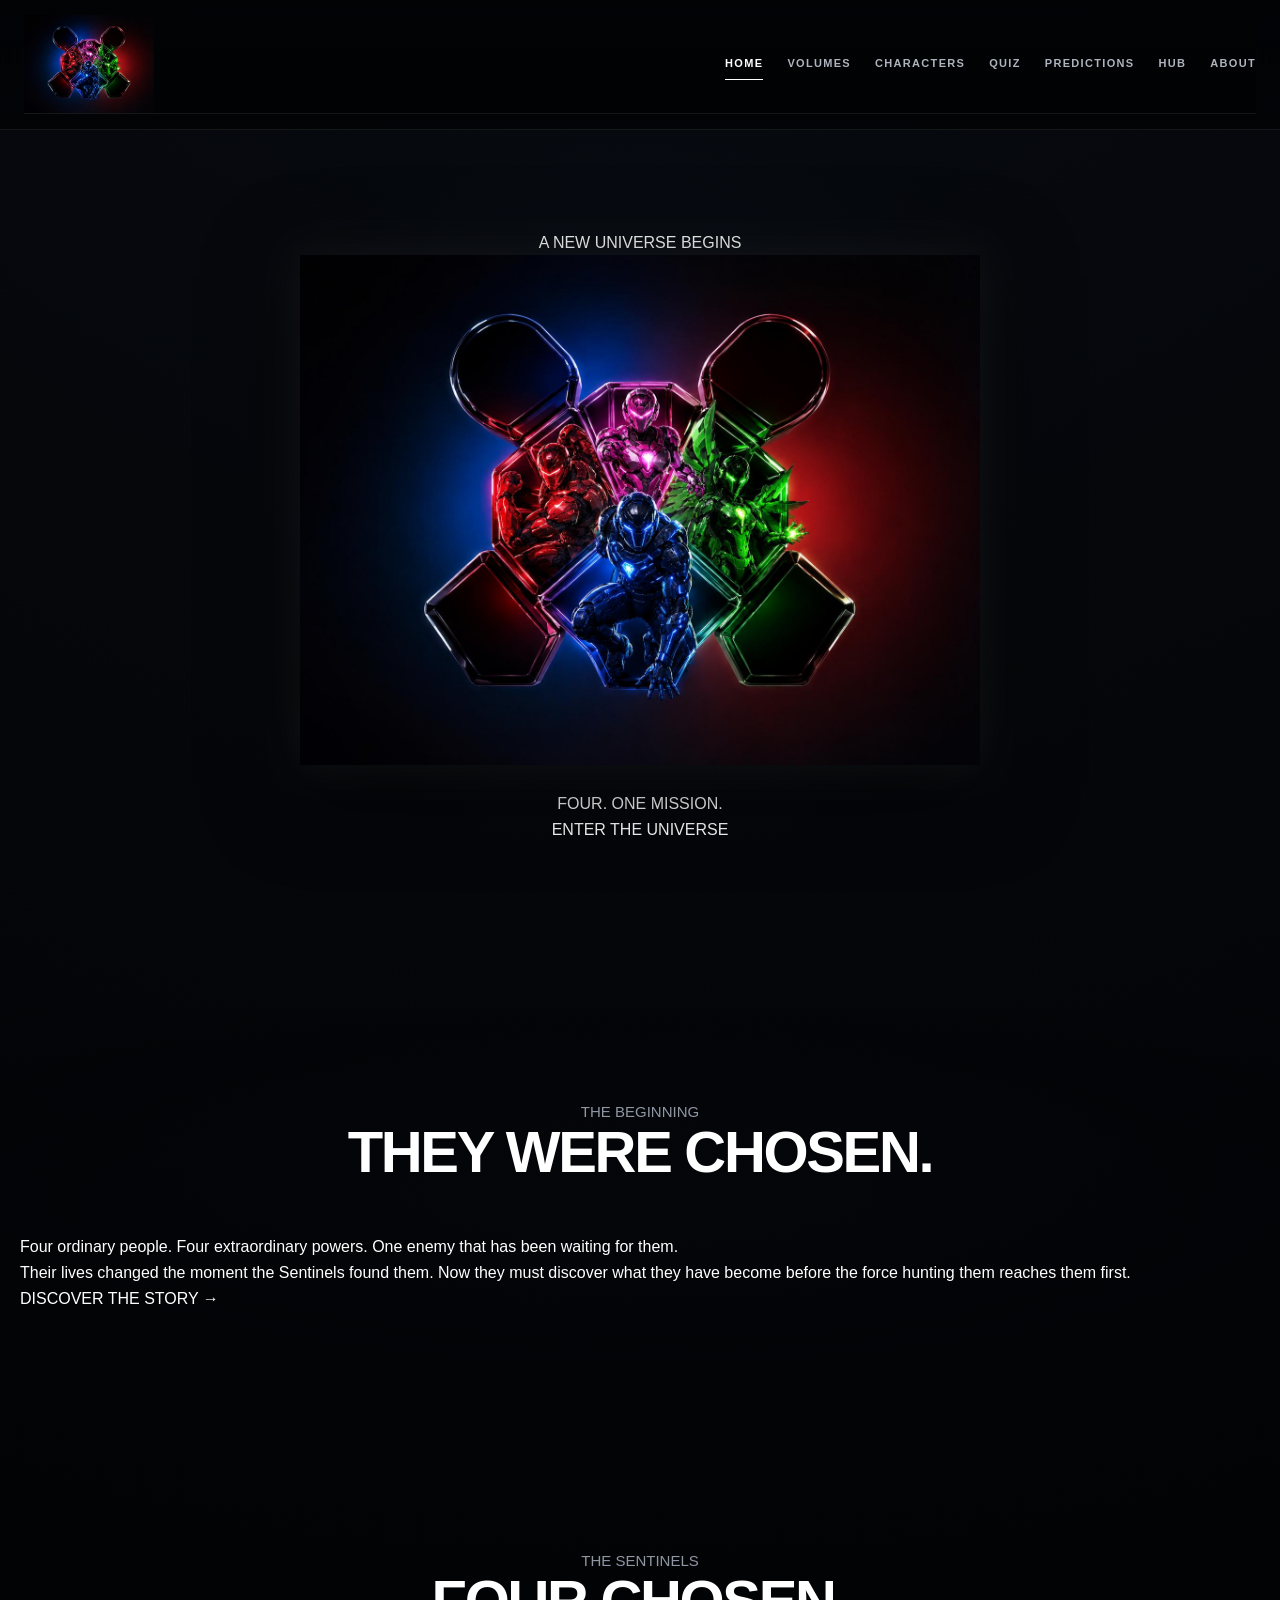
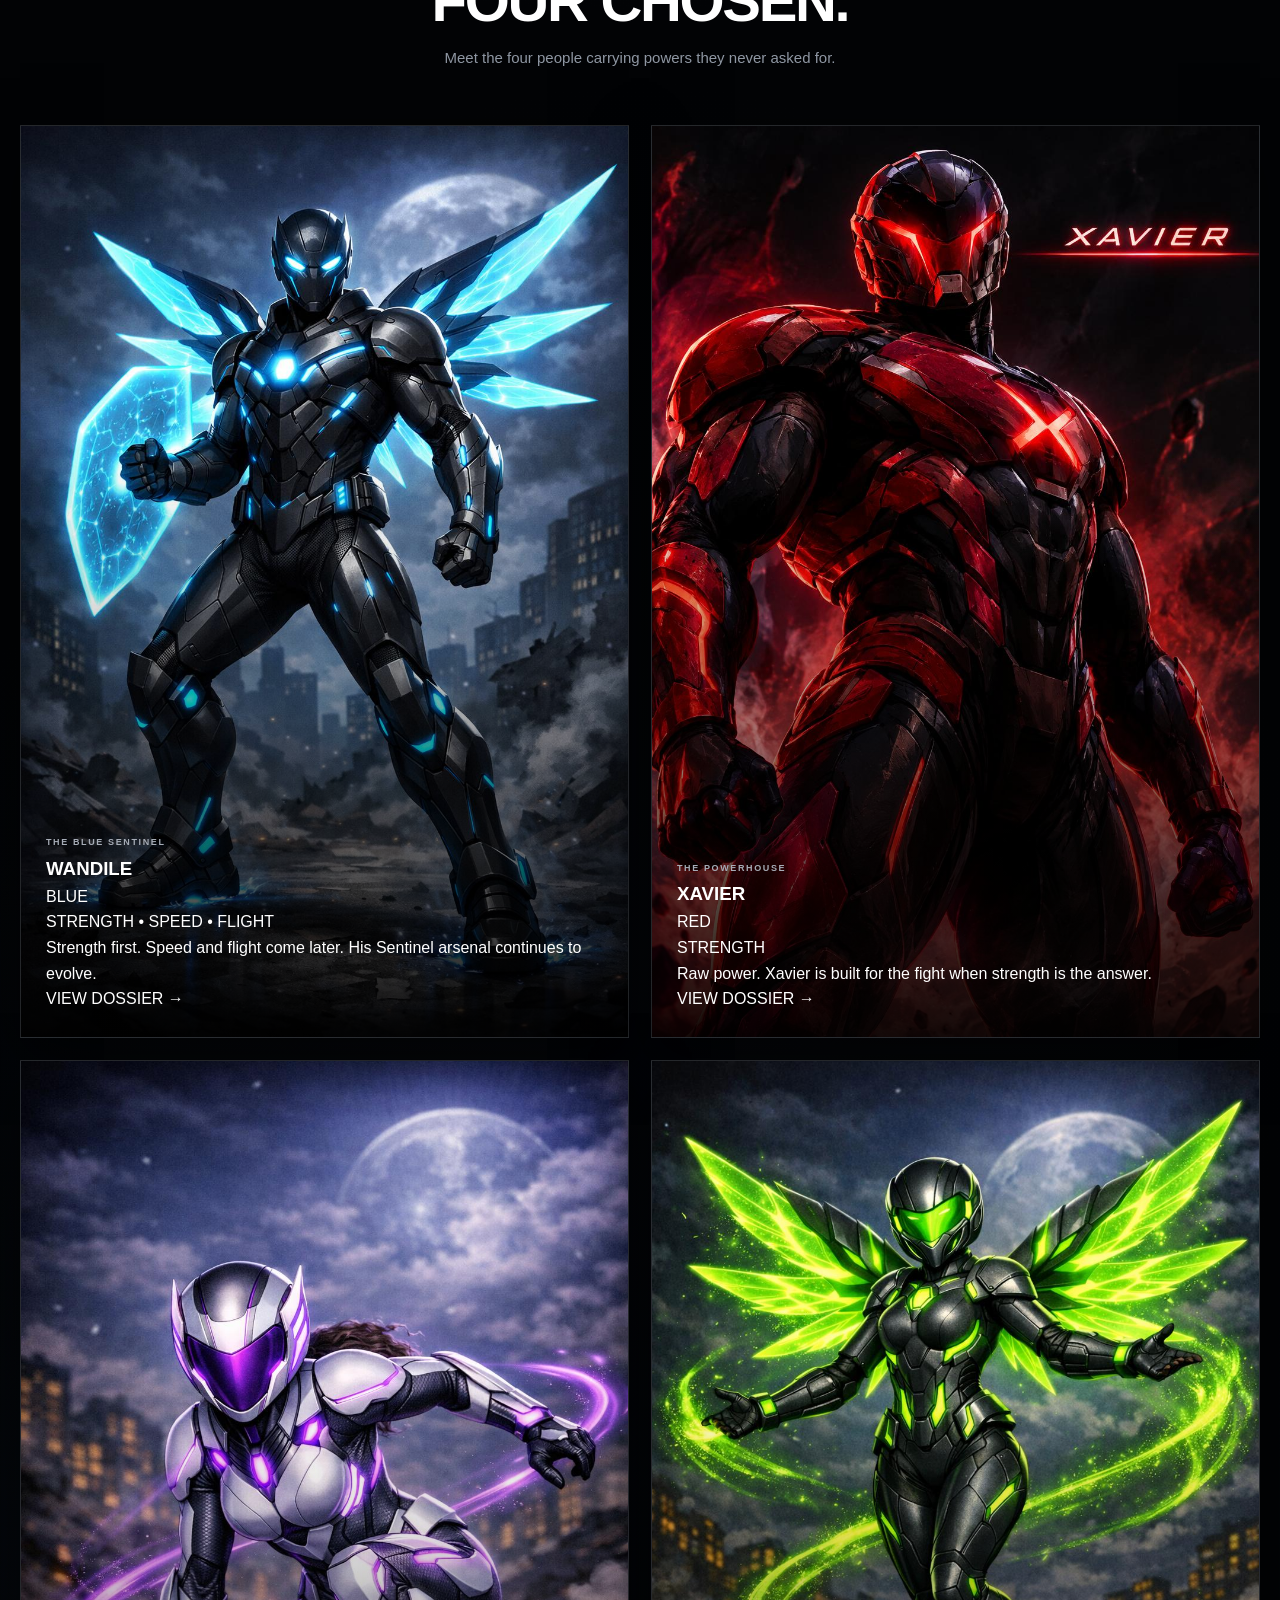
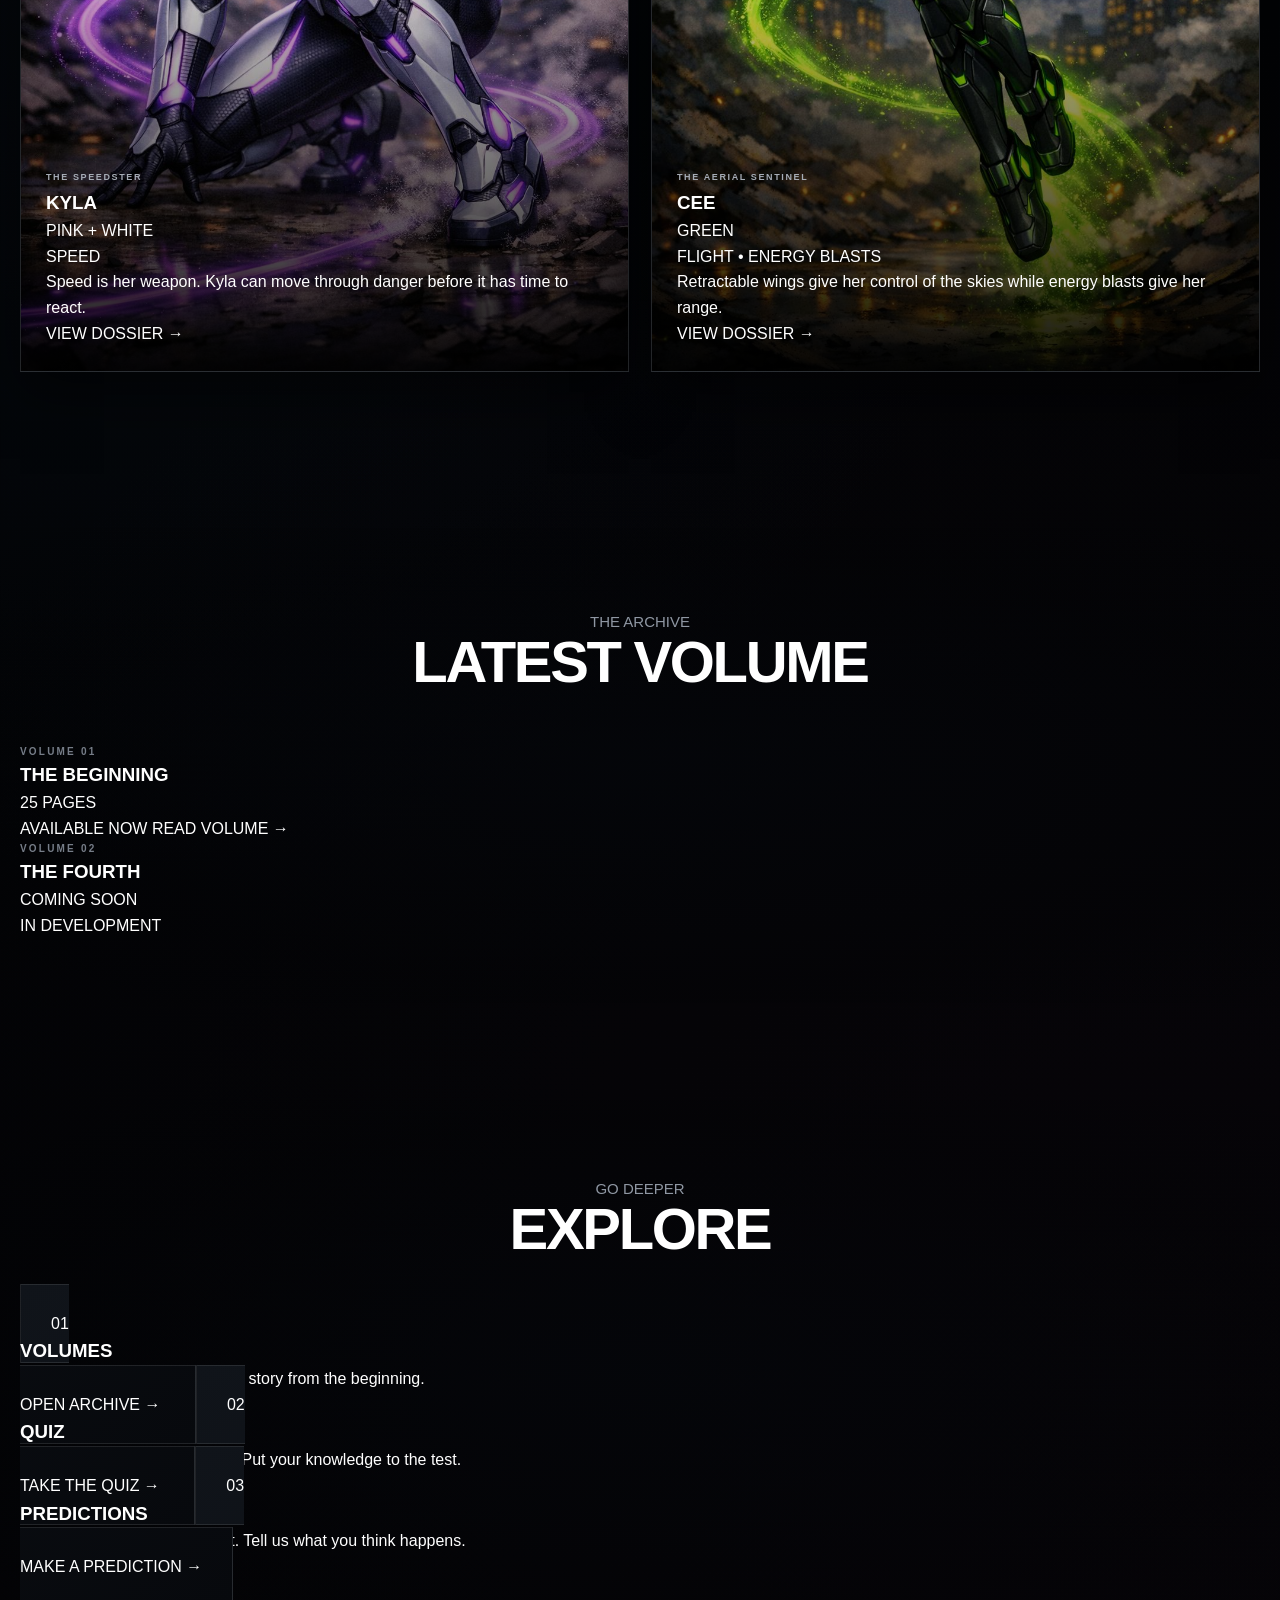
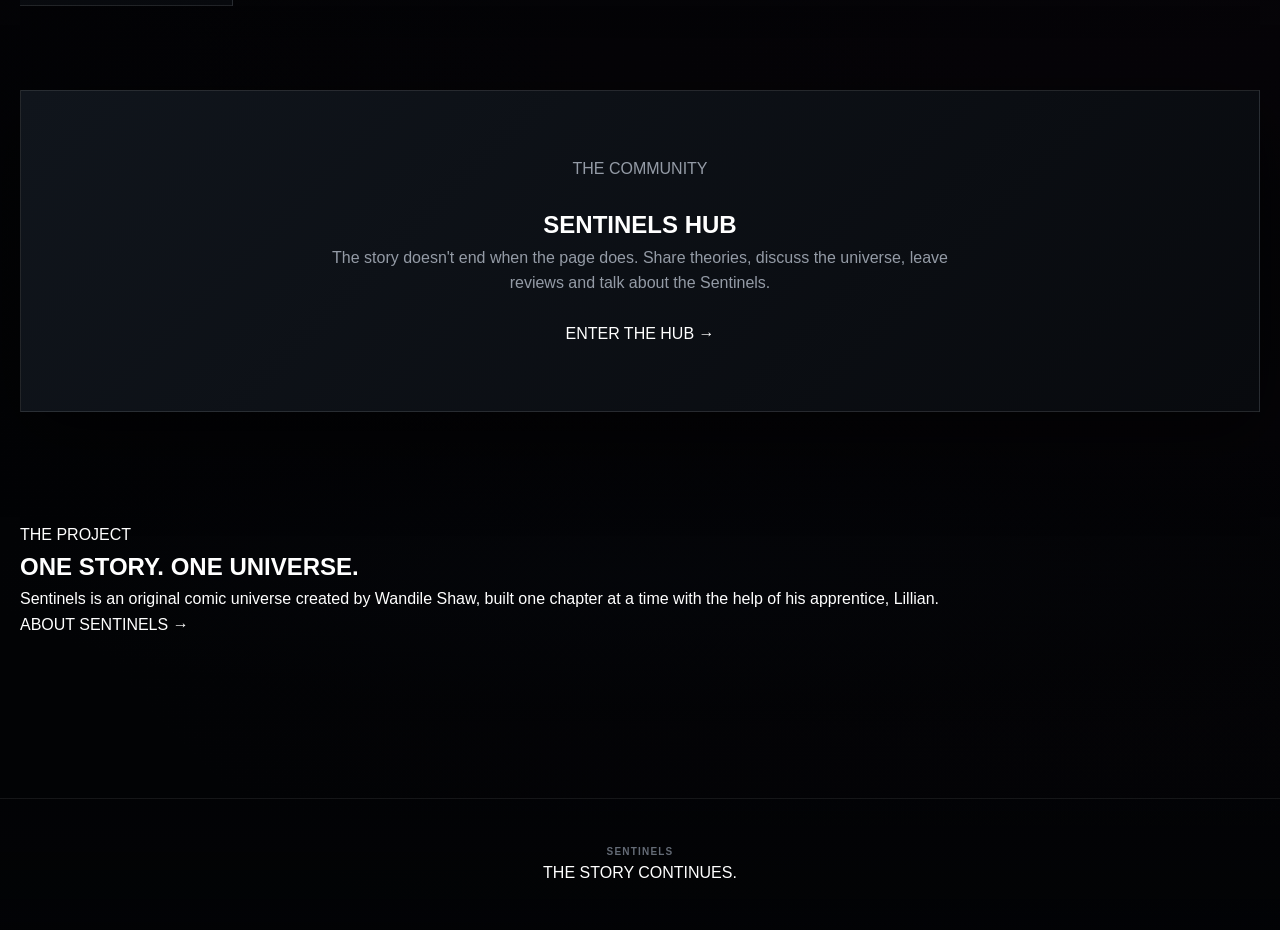
==== commit 01ce58bc: "Update index.html" ====
--- a/index.html
+++ b/index.html
@@ -1,1324 +1,906 @@
 <!DOCTYPE html>
 <html lang="en">
 <head>
-
-    <meta charset="UTF-8">
-
-    <meta
-        name="viewport"
-        content="width=device-width, initial-scale=1.0"
-    >
-
-    <meta
-        name="theme-color"
-        content="#000000"
-    >
-
-    <meta
-        name="description"
-        content="SENTINELS — an original comic universe."
-    >
-
-    <title>SENTINELS — The Official Comic Universe</title>
-
-    <link
-        rel="stylesheet"
-        href="style.css"
-    >
-
-    <!--
-        Small scene-specific animation layer.
-        The main visual system remains in style.css.
-    -->
-    <style>
-
-        /* =========================================================
-           SPACE SCENE POSITIONS
-           ========================================================= */
-
-        .space-background .satellite,
-        .space-background .asteroid,
-        .space-background .fire-asteroid,
-        .space-background .space-orb,
-        .space-background .space-ship {
-            pointer-events: none;
-            user-select: none;
+<meta charset="UTF-8">
+<meta
+    name="viewport"
+    content="width=device-width, initial-scale=1.0"
+>
+<meta
+    name="description"
+    content="Sentinels — Four. One Mission."
+>
+<title>Sentinels — Home</title>
+<link
+    rel="stylesheet"
+    href="style.css"
+>
+<style>
+    /* =====================================================
+       HOMEPAGE-SPECIFIC SPACE DETAILS
+    ===================================================== */
+    .extra-stars {
+        position: fixed;
+        inset: 0;
+        pointer-events: none;
+        z-index: -1;
+        overflow: hidden;
+    }
+    .extra-star {
+        position: absolute;
+        width: 2px;
+        height: 2px;
+        border-radius: 50%;
+        background: rgba(255,255,255,0.8);
+        box-shadow: 0 0 6px rgba(255,255,255,0.35);
+        animation: starPulse 4s ease-in-out infinite;
+    }
+    @keyframes starPulse {
+        0%,
+        100% {
+            opacity: 0.25;
+            transform: scale(0.8);
         }
-
-        /* =========================================================
-           EXTRA STARS
-           ========================================================= */
-
-        .extra-stars {
-            position: absolute;
-            inset: 0;
-            pointer-events: none;
+        50% {
+            opacity: 1;
+            transform: scale(1.3);
         }
-
-        .extra-star {
-            position: absolute;
-            width: 2px;
-            height: 2px;
-            border-radius: 50%;
-            background: rgba(255, 255, 255, 0.8);
-            box-shadow: 0 0 7px rgba(255, 255, 255, 0.45);
-            animation: starPulse 4s ease-in-out infinite;
+    }
+    /* =====================================================
+       SENTINEL GRID — 2 × 2
+    ===================================================== */
+    .sentinel-grid {
+        display: grid !important;
+        grid-template-columns:
+            repeat(2, minmax(0, 1fr)) !important;
+        gap: 22px !important;
+    }
+    @media (max-width: 700px) {
+        .sentinel-grid {
+            grid-template-columns:
+                1fr !important;
         }
-
-        @keyframes starPulse {
-
-            0%,
-            100% {
-                opacity: 0.25;
-                transform: scale(0.8);
-            }
-
-            50% {
-                opacity: 0.95;
-                transform: scale(1.25);
-            }
-
+    }
+    /* =====================================================
+       MOVING SHIPS
+    ===================================================== */
+    .space-ship {
+        animation:
+            shipMove 18s linear infinite;
+    }
+    .space-ship:nth-child(2) {
+        animation-duration: 23s;
+        animation-delay: -7s;
+    }
+    .space-ship:nth-child(3) {
+        animation-duration: 20s;
+        animation-delay: -12s;
+    }
+    .space-ship:nth-child(4) {
+        animation-duration: 27s;
+        animation-delay: -16s;
+    }
+    @keyframes shipMove {
+        0% {
+            transform:
+                translate3d(-12vw, 0, 0)
+                scale(0.7);
+            opacity: 0;
         }
-
-        /* =========================================================
-           SPEEDING SHIPS
-           ========================================================= */
-
-        .space-ship {
-            animation: shipFly 12s linear infinite;
+        10% {
+            opacity: 0.75;
         }
-
-        .ship-two {
-            animation-duration: 17s;
-            animation-delay: -8s;
+        50% {
+            opacity: 1;
         }
-
-        .ship-three {
-            animation-duration: 21s;
-            animation-delay: -14s;
+        90% {
+            opacity: 0.65;
         }
-
-        .ship-four {
-            animation-duration: 15s;
-            animation-delay: -4s;
+        100% {
+            transform:
+                translate3d(112vw, -8vh, 0)
+                scale(1);
+            opacity: 0;
         }
-
-        @keyframes shipFly {
-
-            0% {
-                transform: translate3d(-120px, 80px, 0) rotate(-8deg);
-                opacity: 0;
-            }
-
-            8% {
-                opacity: 0.8;
-            }
-
-            45% {
-                opacity: 0.5;
-            }
-
-            92% {
-                opacity: 0.8;
-            }
-
-            100% {
-                transform: translate3d(125vw, -120px, 0) rotate(-8deg);
-                opacity: 0;
-            }
-
-        }
-
-        /* =========================================================
-           SECTION-SPECIFIC SUPPORT
-           ========================================================= */
-
-        .volume-feature {
-            display: grid;
-            grid-template-columns: minmax(0, 1.15fr) minmax(280px, 0.85fr);
-            gap: 28px;
-            align-items: stretch;
-        }
-
-        .volume-panel,
-        .explore-card {
-            background:
-                linear-gradient(
-                    145deg,
-                    rgba(18, 20, 25, 0.98),
-                    rgba(5, 6, 9, 0.98)
-                );
-            border: 1px solid rgba(255, 255, 255, 0.11);
-            box-shadow:
-                0 24px 80px rgba(0, 0, 0, 0.55),
-                inset 0 1px 0 rgba(255, 255, 255, 0.035);
-        }
-
-        .volume-panel {
-            padding: 42px;
-            min-height: 320px;
-            display: flex;
-            flex-direction: column;
-            justify-content: space-between;
-            position: relative;
-            overflow: hidden;
-        }
-
-        .volume-panel::before {
-            content: "";
-            position: absolute;
-            width: 260px;
-            height: 260px;
-            right: -100px;
-            top: -110px;
-            border-radius: 50%;
-            background: rgba(67, 118, 255, 0.1);
-            filter: blur(5px);
-        }
-
-        .volume-number {
-            position: relative;
-            color: #7d8490;
-            font-size: 0.72rem;
-            letter-spacing: 0.2em;
-            font-weight: 700;
-        }
-
-        .volume-panel h3 {
-            position: relative;
-            margin: 18px 0 10px;
-            font-size: clamp(2.2rem, 5vw, 4.6rem);
-            letter-spacing: -0.045em;
-            color: #fff;
-        }
-
-        .volume-panel p {
-            position: relative;
-            max-width: 600px;
-            color: #9ea4ad;
-            line-height: 1.75;
-        }
-
-        .volume-meta {
-            position: relative;
-            display: flex;
-            flex-wrap: wrap;
-            gap: 10px;
-            margin-top: 28px;
-        }
-
-        .volume-meta span {
-            border: 1px solid rgba(255, 255, 255, 0.1);
-            background: rgba(255, 255, 255, 0.025);
-            padding: 9px 12px;
-            color: #c9cdd3;
-            font-size: 0.68rem;
-            letter-spacing: 0.12em;
-            font-weight: 700;
-        }
-
-        .volume-link {
-            position: relative;
-            display: inline-flex;
-            align-items: center;
-            justify-content: center;
-            width: fit-content;
-            margin-top: 28px;
-            padding: 13px 18px;
-            border: 1px solid rgba(255, 255, 255, 0.16);
-            color: #fff;
-            text-decoration: none;
-            font-size: 0.72rem;
-            letter-spacing: 0.14em;
-            font-weight: 800;
-            transition:
-                background 180ms ease,
-                border-color 180ms ease,
-                transform 180ms ease;
-        }
-
-        .volume-link:hover {
-            background: rgba(255, 255, 255, 0.07);
-            border-color: rgba(255, 255, 255, 0.3);
-            transform: translateY(-2px);
-        }
-
-        .volume-coming-soon {
-            min-height: 320px;
-            padding: 42px;
-            border: 1px dashed rgba(255, 255, 255, 0.1);
-            display: flex;
-            flex-direction: column;
-            justify-content: center;
-            background:
-                radial-gradient(
-                    circle at 70% 30%,
-                    rgba(255, 255, 255, 0.035),
-                    transparent 45%
-                ),
-                rgba(4, 5, 8, 0.82);
-        }
-
-        .volume-coming-soon .eyebrow {
-            margin-bottom: 12px;
-        }
-
-        .volume-coming-soon h3 {
-            color: #e5e7eb;
-            font-size: clamp(1.7rem, 3vw, 2.7rem);
-            margin-bottom: 12px;
-        }
-
-        .volume-coming-soon p {
-            color: #777d86;
-            line-height: 1.7;
-        }
-
-        /* =========================================================
-           EXPLORE CARDS
-           ========================================================= */
-
-        .explore-grid {
-            display: grid;
-            grid-template-columns: repeat(3, minmax(0, 1fr));
-            gap: 18px;
-        }
-
-        .explore-card {
-            display: block;
-            padding: 30px;
-            min-height: 230px;
-            text-decoration: none;
-            position: relative;
-            overflow: hidden;
-            transition:
-                transform 220ms ease,
-                border-color 220ms ease,
-                box-shadow 220ms ease;
-        }
-
-        .explore-card:hover {
-            transform: translateY(-5px);
-            border-color: rgba(255, 255, 255, 0.23);
-            box-shadow:
-                0 30px 90px rgba(0, 0, 0, 0.65),
-                inset 0 1px 0 rgba(255, 255, 255, 0.04);
-        }
-
-        .explore-card-number {
-            color: #5f6670;
-            font-size: 0.7rem;
-            letter-spacing: 0.18em;
-            font-weight: 800;
-        }
-
-        .explore-card h3 {
-            color: #f7f7f8;
-            font-size: 1.45rem;
-            margin: 30px 0 10px;
-        }
-
-        .explore-card p {
-            color: #858b94;
-            line-height: 1.65;
-            font-size: 0.92rem;
-        }
-
-        .explore-arrow {
-            position: absolute;
-            right: 26px;
-            bottom: 24px;
-            color: #d4d7dc;
-            font-size: 1.15rem;
-        }
-
-        /* =========================================================
-           MOBILE
-           ========================================================= */
-
-        @media (max-width: 850px) {
-
-            .volume-feature {
-                grid-template-columns: 1fr;
-            }
-
-            .explore-grid {
-                grid-template-columns: 1fr;
-            }
-
-        }
-
-        @media (max-width: 600px) {
-
-            .volume-panel,
-            .volume-coming-soon {
-                padding: 28px;
-                min-height: 280px;
-            }
-
-            .explore-card {
-                min-height: 190px;
-                padding: 24px;
-            }
-
-        }
-
-    </style>
-
+    }
+</style>
 </head>
-
 <body>
-
-    <!-- =========================================================
-         DEEP SPACE ENVIRONMENT
-         ========================================================= -->
-
-    <div
-        class="space-background"
-        aria-hidden="true"
-    >
-
-        <!-- Star field -->
-        <div class="extra-stars">
-
-            <span class="extra-star" style="top: 8%; left: 7%; animation-delay: -1s;"></span>
-            <span class="extra-star" style="top: 14%; left: 19%; animation-delay: -3s;"></span>
-            <span class="extra-star" style="top: 6%; left: 34%; animation-delay: -2s;"></span>
-            <span class="extra-star" style="top: 23%; left: 48%; animation-delay: -4s;"></span>
-            <span class="extra-star" style="top: 11%; left: 63%; animation-delay: -1.5s;"></span>
-            <span class="extra-star" style="top: 18%; left: 82%; animation-delay: -3.5s;"></span>
-            <span class="extra-star" style="top: 31%; left: 91%; animation-delay: -2.5s;"></span>
-
-            <span class="extra-star" style="top: 38%; left: 5%; animation-delay: -3s;"></span>
-            <span class="extra-star" style="top: 45%; left: 17%; animation-delay: -1s;"></span>
-            <span class="extra-star" style="top: 40%; left: 37%; animation-delay: -2s;"></span>
-            <span class="extra-star" style="top: 53%; left: 56%; animation-delay: -3.5s;"></span>
-            <span class="extra-star" style="top: 43%; left: 73%; animation-delay: -1.5s;"></span>
-            <span class="extra-star" style="top: 57%; left: 94%; animation-delay: -4s;"></span>
-
-            <span class="extra-star" style="top: 67%; left: 9%; animation-delay: -2s;"></span>
-            <span class="extra-star" style="top: 74%; left: 26%; animation-delay: -3s;"></span>
-            <span class="extra-star" style="top: 65%; left: 44%; animation-delay: -1s;"></span>
-            <span class="extra-star" style="top: 78%; left: 62%; animation-delay: -3.5s;"></span>
-            <span class="extra-star" style="top: 70%; left: 79%; animation-delay: -2.5s;"></span>
-            <span class="extra-star" style="top: 87%; left: 93%; animation-delay: -4s;"></span>
-
-            <span class="extra-star" style="top: 92%; left: 14%; animation-delay: -1.5s;"></span>
-            <span class="extra-star" style="top: 84%; left: 38%; animation-delay: -2.5s;"></span>
-            <span class="extra-star" style="top: 94%; left: 57%; animation-delay: -3s;"></span>
-            <span class="extra-star" style="top: 88%; left: 76%; animation-delay: -1s;"></span>
-
-        </div>
-
-
-        <!-- Satellites -->
-
-        <div
-            class="satellite"
-            style="top: 13%; left: 8%; transform: rotate(-18deg) scale(0.85);"
-        ></div>
-
-        <div
-            class="satellite"
-            style="top: 35%; left: 88%; transform: rotate(24deg) scale(0.65);"
-        ></div>
-
-        <div
-            class="satellite"
-            style="top: 73%; left: 13%; transform: rotate(12deg) scale(0.55);"
-        ></div>
-
-        <div
-            class="satellite"
-            style="top: 82%; left: 84%; transform: rotate(-31deg) scale(0.75);"
-        ></div>
-
-
-        <!-- Regular asteroids -->
-
-        <div
-            class="asteroid blue one"
-            style="top: 21%; left: 24%; transform: scale(0.85);"
-        ></div>
-
-        <div
-            class="asteroid red two"
-            style="top: 48%; left: 7%; transform: scale(0.7);"
-        ></div>
-
-        <div
-            class="asteroid green three"
-            style="top: 68%; left: 89%; transform: scale(0.65);"
-        ></div>
-
-        <div
-            class="asteroid white four"
-            style="top: 78%; left: 47%; transform: scale(0.55);"
-        ></div>
-
-        <div
-            class="asteroid pink five"
-            style="top: 28%; left: 79%; transform: scale(0.8);"
-        ></div>
-
-
-        <!-- Orange / fire-looking rocks -->
-
-        <div
-            class="fire-asteroid"
-            style="top: 18%; left: 55%; transform: rotate(18deg) scale(0.9);"
-        ></div>
-
-        <div
-            class="fire-asteroid"
-            style="top: 57%; left: 32%; transform: rotate(-24deg) scale(0.65);"
-        ></div>
-
-        <div
-            class="fire-asteroid"
-            style="top: 88%; left: 70%; transform: rotate(36deg) scale(0.75);"
-        ></div>
-
-
-        <!-- Coloured floating energy orbs -->
-
-        <div
-            class="space-orb blue"
-            style="top: 27%; left: 15%;"
-        ></div>
-
-        <div
-            class="space-orb pink"
-            style="top: 41%; left: 81%; animation-delay: -2s;"
-        ></div>
-
-        <div
-            class="space-orb red"
-            style="top: 63%; left: 18%; animation-delay: -4s;"
-        ></div>
-
-        <div
-            class="space-orb green"
-            style="top: 76%; left: 76%; animation-delay: -1.5s;"
-        ></div>
-
-        <div
-            class="space-orb blue"
-            style="top: 91%; left: 31%; animation-delay: -3s;"
-        ></div>
-
-
-        <!-- Tiny ships -->
-
-        <div
-            class="space-ship ship-one"
-            style="top: 22%; left: -5%;"
-        ></div>
-
-        <div
-            class="space-ship ship-two"
-            style="top: 47%; left: 20%;"
-        ></div>
-
-        <div
-            class="space-ship ship-three"
-            style="top: 69%; left: 52%;"
-        ></div>
-
-        <div
-            class="space-ship ship-four"
-            style="top: 84%; left: 5%;"
-        ></div>
-
+<!-- =====================================================
+     DEEP SPACE ENVIRONMENT
+====================================================== -->
+<div class="space-background" aria-hidden="true">
+    <div class="extra-stars">
+        <span class="extra-star" style="left:4%;top:12%;animation-delay:.2s;"></span>
+        <span class="extra-star" style="left:9%;top:34%;animation-delay:1.4s;"></span>
+        <span class="extra-star" style="left:14%;top:72%;animation-delay:2.1s;"></span>
+        <span class="extra-star" style="left:19%;top:18%;animation-delay:.8s;"></span>
+        <span class="extra-star" style="left:24%;top:52%;animation-delay:2.8s;"></span>
+        <span class="extra-star" style="left:29%;top:86%;animation-delay:1.1s;"></span>
+        <span class="extra-star" style="left:34%;top:27%;animation-delay:3.2s;"></span>
+        <span class="extra-star" style="left:39%;top:64%;animation-delay:.4s;"></span>
+        <span class="extra-star" style="left:44%;top:9%;animation-delay:2.4s;"></span>
+        <span class="extra-star" style="left:49%;top:43%;animation-delay:1.8s;"></span>
+        <span class="extra-star" style="left:54%;top:78%;animation-delay:3.5s;"></span>
+        <span class="extra-star" style="left:59%;top:21%;animation-delay:.9s;"></span>
+        <span class="extra-star" style="left:64%;top:57%;animation-delay:2.7s;"></span>
+        <span class="extra-star" style="left:69%;top:89%;animation-delay:1.6s;"></span>
+        <span class="extra-star" style="left:74%;top:14%;animation-delay:3.1s;"></span>
+        <span class="extra-star" style="left:79%;top:46%;animation-delay:.7s;"></span>
+        <span class="extra-star" style="left:84%;top:75%;animation-delay:2.2s;"></span>
+        <span class="extra-star" style="left:89%;top:31%;animation-delay:1.2s;"></span>
+        <span class="extra-star" style="left:94%;top:62%;animation-delay:3.7s;"></span>
+        <span class="extra-star" style="left:97%;top:8%;animation-delay:2.9s;"></span>
     </div>
-
-
-    <!-- =========================================================
-         HEADER
-         ========================================================= -->
-
-    <header class="site-header">
-
+    <div class="satellite satellite-one"></div>
+    <div class="satellite satellite-two"></div>
+    <div class="satellite satellite-three"></div>
+    <div class="satellite satellite-four"></div>
+    <div class="asteroid asteroid-blue"></div>
+    <div class="asteroid asteroid-red"></div>
+    <div class="asteroid asteroid-orange"></div>
+    <div class="asteroid asteroid-grey"></div>
+    <div class="asteroid asteroid-pink"></div>
+    <div class="fire-asteroid fire-asteroid-one"></div>
+    <div class="fire-asteroid fire-asteroid-two"></div>
+    <div class="fire-asteroid fire-asteroid-three"></div>
+    <div class="space-orb space-orb-blue"></div>
+    <div class="space-orb space-orb-pink"></div>
+    <div class="space-orb space-orb-red"></div>
+    <div class="space-orb space-orb-green"></div>
+    <div class="space-orb space-orb-blue"></div>
+    <div class="space-ship space-ship-one"></div>
+    <div class="space-ship space-ship-two"></div>
+    <div class="space-ship space-ship-three"></div>
+    <div class="space-ship space-ship-four"></div>
+</div>
+<!-- =====================================================
+     HEADER
+====================================================== -->
+<header class="site-header">
+    <div class="navbar">
         <a
             href="index.html"
             class="brand"
             aria-label="Sentinels Home"
         >
-            SENTINELS
+            <img
+                src="Logo final.jpeg"
+                alt="Sentinels"
+                class="logo"
+            >
         </a>
-
         <button
             id="menuToggle"
             class="menu-toggle"
             type="button"
             aria-label="Open navigation"
             aria-expanded="false"
-            aria-controls="mainNav"
         >
-            <span></span>
-            <span></span>
-            <span></span>
+            ☰
         </button>
-
         <nav
             id="mainNav"
             class="main-nav"
-            aria-label="Main navigation"
         >
-
             <a
                 href="index.html"
                 class="active"
             >
                 HOME
             </a>
-
             <a href="archive.html">
                 VOLUMES
             </a>
-
             <a href="sentinels.html">
                 CHARACTERS
             </a>
-
             <a href="quiz.html">
                 QUIZ
             </a>
-
             <a href="predictions.html">
                 PREDICTIONS
             </a>
-
             <a href="hub.html">
                 HUB
             </a>
-
             <a href="about.html">
                 ABOUT
             </a>
-
         </nav>
-
-    </header>
-
-
-    <main>
-
-        <!-- =====================================================
-             HERO
-             ===================================================== -->
-
-        <section
-            id="home"
-            class="hero-section"
-        >
-
-            <div class="hero-content">
-
+    </div>
+</header>
+<main>
+    <!-- =================================================
+         HERO
+    ================================================== -->
+    <section class="hero">
+        <div class="hero-content">
+            <p class="hero-kicker">
+                A NEW UNIVERSE BEGINS
+            </p>
+            <img
+                src="Logo final.jpeg"
+                alt="Sentinels"
+                class="hero-logo"
+            >
+            <p class="hero-tagline">
+                FOUR. ONE MISSION.
+            </p>
+            <a
+                href="#story"
+                class="hero-button"
+            >
+                ENTER THE UNIVERSE
+            </a>
+        </div>
+    </section>
+    <!-- =================================================
+         STORY
+    ================================================== -->
+    <section
+        id="story"
+        class="story-section section"
+    >
+        <div class="section-inner">
+            <div class="section-heading">
                 <p class="eyebrow">
-                    THE OFFICIAL COMIC UNIVERSE
+                    THE BEGINNING
                 </p>
-
-                <img
-                    src="Logo final.jpeg"
-                    alt="SENTINELS"
-                    class="hero-logo"
-                >
-
-                <p class="tagline">
-                    FOUR. ONE MISSION.
+                <h2>
+                    THEY WERE CHOSEN.
+                </h2>
+            </div>
+            <div class="story-card">
+                <div class="story-copy">
+                    <p class="story-lead">
+                        Four ordinary people.
+                        Four extraordinary powers.
+                        One enemy that has been waiting for them.
+                    </p>
+                    <p>
+                        Their lives changed the moment the
+                        Sentinels found them. Now they must
+                        discover what they have become before
+                        the force hunting them reaches them first.
+                    </p>
+                    <a
+                        href="reader.html?volume=1"
+                        class="text-link"
+                    >
+                        DISCOVER THE STORY →
+                    </a>
+                </div>
+            </div>
+        </div>
+    </section>
+    <!-- =================================================
+         THE SENTINELS
+    ================================================== -->
+    <section
+        id="sentinels"
+        class="sentinels-section section"
+    >
+        <div class="section-inner">
+            <div class="section-heading">
+                <p class="eyebrow">
+                    THE SENTINELS
                 </p>
-
-                <a
-                    href="archive.html"
-                    class="universe-button"
-                >
-                    ENTER THE UNIVERSE
-                </a>
-
+                <h2>
+                    FOUR CHOSEN.
+                </h2>
+                <p class="section-description">
+                    Meet the four people carrying powers
+                    they never asked for.
+                </p>
             </div>
-
-        </section>
-
-
-        <!-- =====================================================
-             STORY
-             ===================================================== -->
-
-        <section
-            id="story"
-            class="section story"
-        >
-
-            <p class="eyebrow">
-                THE STORY
-            </p>
-
-            <h2>
-                THEY WERE CHOSEN.
-            </h2>
-
-            <p>
-                Four ordinary people. Four extraordinary powers.
-                One enemy that has been waiting for them.
-            </p>
-
-            <a
-                href="archive.html"
-                class="text-link"
-            >
-                DISCOVER THE STORY →
-            </a>
-
-        </section>
-
-
-        <!-- =====================================================
-             THE SENTINELS
-             ===================================================== -->
-
-        <section
-            id="sentinels"
-            class="section"
-        >
-
-            <p class="eyebrow">
-                MEET THE TEAM
-            </p>
-
-            <h2>
-                THE SENTINELS
-            </h2>
-
-            <p class="section-intro">
-                Four people. Four powers. One mission.
-                Get to know the team behind the story.
-            </p>
-
-
             <div class="sentinel-grid">
-
                 <!-- WANDILE -->
-
                 <article
-                    class="sentinel-card wandile"
+                    class="sentinel-card"
                     tabindex="0"
                     role="button"
-                    aria-label="Open Wandile's Sentinel dossier"
-                    data-character="wandile"
+                    aria-label="View Wandile dossier"
+                    data-character="01"
                     data-name="WANDILE"
                     data-role="THE BLUE SENTINEL"
                     data-colour="BLUE"
                     data-abilities="STRENGTH • SPEED • FLIGHT"
-                    data-description="The blue Sentinel. Wandile begins with immense strength and later develops speed and flight, with retractable wings and a retractable shield."
+                    data-description="Wandile began with immense strength. As the story progresses, he learns to access speed and flight, with retractable wings and a shield becoming part of his Sentinel arsenal."
                     data-image="Wandile character art.jpeg"
                 >
-
-                    <div class="sentinel-card-image-wrap">
-
+                    <div class="sentinel-image-wrap">
                         <img
                             src="Wandile character art.jpeg"
-                            alt="Wandile"
-                            class="sentinel-card-image character-image"
+                            alt="Wandile — Blue Sentinel"
+                            class="sentinel-image"
                         >
-
                     </div>
-
-                    <div class="sentinel-card-content">
-
-                        <span class="sentinel-number">
-                            01
-                        </span>
-
+                    <div class="sentinel-info">
+                        <p class="sentinel-role">
+                            THE BLUE SENTINEL
+                        </p>
                         <h3>
                             WANDILE
                         </h3>
-
-                        <p>
-                            THE BLUE SENTINEL
-                        </p>
-
-                        <small>
-                            BLUE • STRENGTH • SPEED • FLIGHT
-                        </small>
-
+                        <p class="sentinel-colour">
+                            BLUE
+                        </p>
+                        <p class="sentinel-abilities">
+                            STRENGTH • SPEED • FLIGHT
+                        </p>
+                        <p class="sentinel-description">
+                            Strength first.
+                            Speed and flight come later.
+                            His Sentinel arsenal continues to evolve.
+                        </p>
                         <span class="card-action">
                             VIEW DOSSIER →
                         </span>
-
                     </div>
-
                 </article>
-
-
                 <!-- XAVIER -->
-
                 <article
-                    class="sentinel-card xavier"
+                    class="sentinel-card"
                     tabindex="0"
                     role="button"
-                    aria-label="Open Xavier's Sentinel dossier"
-                    data-character="xavier"
+                    aria-label="View Xavier dossier"
+                    data-character="02"
                     data-name="XAVIER"
                     data-role="THE POWERHOUSE"
                     data-colour="RED"
                     data-abilities="STRENGTH"
-                    data-description="The red Sentinel and the team's powerhouse, Xavier possesses immense strength."
+                    data-description="Xavier is the team's powerhouse. His red Sentinel armour channels immense physical strength, making him one of the team's strongest fighters."
                     data-image="Xavier character art final.jpeg"
                 >
-
-                    <div class="sentinel-card-image-wrap">
-
+                    <div class="sentinel-image-wrap">
                         <img
                             src="Xavier character art final.jpeg"
-                            alt="Xavier"
-                            class="sentinel-card-image character-image"
+                            alt="Xavier — Red Sentinel"
+                            class="sentinel-image"
                         >
-
                     </div>
-
-                    <div class="sentinel-card-content">
-
-                        <span class="sentinel-number">
-                            02
-                        </span>
-
+                    <div class="sentinel-info">
+                        <p class="sentinel-role">
+                            THE POWERHOUSE
+                        </p>
                         <h3>
                             XAVIER
                         </h3>
-
-                        <p>
-                            THE POWERHOUSE
-                        </p>
-
-                        <small>
-                            RED • STRENGTH
-                        </small>
-
+                        <p class="sentinel-colour">
+                            RED
+                        </p>
+                        <p class="sentinel-abilities">
+                            STRENGTH
+                        </p>
+                        <p class="sentinel-description">
+                            Raw power.
+                            Xavier is built for the fight
+                            when strength is the answer.
+                        </p>
                         <span class="card-action">
                             VIEW DOSSIER →
                         </span>
-
                     </div>
-
                 </article>
-
-
                 <!-- KYLA -->
-
                 <article
-                    class="sentinel-card kyla"
+                    class="sentinel-card"
                     tabindex="0"
                     role="button"
-                    aria-label="Open Kyla's Sentinel dossier"
-                    data-character="kyla"
+                    aria-label="View Kyla dossier"
+                    data-character="03"
                     data-name="KYLA"
                     data-role="THE SPEEDSTER"
                     data-colour="PINK + WHITE"
                     data-abilities="SPEED"
-                    data-description="The pink and white Sentinel. Kyla's defining ability is extraordinary speed."
+                    data-description="Kyla is the team's speedster. Her pink and white Sentinel abilities allow her to move with incredible speed and react before most threats can catch her."
                     data-image="Kyla character art final 1.jpeg"
                 >
-
-                    <div class="sentinel-card-image-wrap">
-
+                    <div class="sentinel-image-wrap">
                         <img
                             src="Kyla character art final 1.jpeg"
-                            alt="Kyla"
-                            class="sentinel-card-image character-image"
+                            alt="Kyla — Pink and White Sentinel"
+                            class="sentinel-image"
                         >
-
                     </div>
-
-                    <div class="sentinel-card-content">
-
-                        <span class="sentinel-number">
-                            03
-                        </span>
-
+                    <div class="sentinel-info">
+                        <p class="sentinel-role">
+                            THE SPEEDSTER
+                        </p>
                         <h3>
                             KYLA
                         </h3>
-
-                        <p>
-                            THE SPEEDSTER
-                        </p>
-
-                        <small>
-                            PINK + WHITE • SPEED
-                        </small>
-
+                        <p class="sentinel-colour">
+                            PINK + WHITE
+                        </p>
+                        <p class="sentinel-abilities">
+                            SPEED
+                        </p>
+                        <p class="sentinel-description">
+                            Speed is her weapon.
+                            Kyla can move through danger
+                            before it has time to react.
+                        </p>
                         <span class="card-action">
                             VIEW DOSSIER →
                         </span>
-
                     </div>
-
                 </article>
-
-
                 <!-- CEE -->
-
                 <article
-                    class="sentinel-card cee"
+                    class="sentinel-card"
                     tabindex="0"
                     role="button"
-                    aria-label="Open Cee's Sentinel dossier"
-                    data-character="cee"
+                    aria-label="View Cee dossier"
+                    data-character="04"
                     data-name="CEE"
                     data-role="THE AERIAL SENTINEL"
                     data-colour="GREEN"
                     data-abilities="FLIGHT • ENERGY BLASTS"
-                    data-description="The green Sentinel. Cee can fly using retractable wings and project energy blasts from her hands, both on the ground and while airborne."
+                    data-description="Cee commands the skies with retractable wings and can project powerful energy blasts from her hands, both from the ground and while airborne."
                     data-image="Cee character art.jpeg"
                 >
-
-                    <div class="sentinel-card-image-wrap">
-
+                    <div class="sentinel-image-wrap">
                         <img
                             src="Cee character art.jpeg"
-                            alt="Cee"
-                            class="sentinel-card-image character-image"
+                            alt="Cee — Green Sentinel"
+                            class="sentinel-image"
                         >
-
                     </div>
-
-                    <div class="sentinel-card-content">
-
-                        <span class="sentinel-number">
-                            04
-                        </span>
-
+                    <div class="sentinel-info">
+                        <p class="sentinel-role">
+                            THE AERIAL SENTINEL
+                        </p>
                         <h3>
                             CEE
                         </h3>
-
-                        <p>
-                            THE AERIAL SENTINEL
-                        </p>
-
-                        <small>
-                            GREEN • FLIGHT • ENERGY BLASTS
-                        </small>
-
+                        <p class="sentinel-colour">
+                            GREEN
+                        </p>
+                        <p class="sentinel-abilities">
+                            FLIGHT • ENERGY BLASTS
+                        </p>
+                        <p class="sentinel-description">
+                            Retractable wings give her
+                            control of the skies while
+                            energy blasts give her range.
+                        </p>
                         <span class="card-action">
                             VIEW DOSSIER →
                         </span>
-
                     </div>
-
                 </article>
-
             </div>
-
-        </section>
-
-
-        <!-- =====================================================
-             LATEST VOLUME
-             ===================================================== -->
-
-        <section
-            id="latest"
-            class="section"
-        >
-
-            <p class="eyebrow">
-                THE ARCHIVE
-            </p>
-
-            <h2>
-                LATEST VOLUME
-            </h2>
-
-            <div class="volume-feature">
-
-                <article class="volume-panel">
-
-                    <div>
-
-                        <span class="volume-number">
-                            VOLUME 01
-                        </span>
-
-                        <h3>
-                            THE BEGINNING
-                        </h3>
-
-                        <p>
-                            The story begins here. Discover how the
-                            Sentinels came together and where their
-                            journey begins.
-                        </p>
-
-                        <div class="volume-meta">
-
-                            <span>
-                                25 PAGES
-                            </span>
-
-                            <span>
-                                AVAILABLE NOW
-                            </span>
-
-                        </div>
-
+        </div>
+    </section>
+    <!-- =================================================
+         LATEST VOLUME
+    ================================================== -->
+    <section
+        class="latest-section section"
+    >
+        <div class="section-inner">
+            <div class="section-heading">
+                <p class="eyebrow">
+                    THE ARCHIVE
+                </p>
+                <h2>
+                    LATEST VOLUME
+                </h2>
+            </div>
+            <div class="latest-grid">
+                <article class="volume-card available">
+                    <div class="volume-number">
+                        VOLUME 01
                     </div>
-
+                    <h3>
+                        THE BEGINNING
+                    </h3>
+                    <p>
+                        25 PAGES
+                    </p>
+                    <span class="volume-status">
+                        AVAILABLE NOW
+                    </span>
                     <a
                         href="reader.html?volume=1"
-                        class="volume-link"
+                        class="card-button"
                     >
-                        READ VOLUME 01 →
+                        READ VOLUME →
                     </a>
-
                 </article>
-
-
-                <article class="volume-coming-soon">
-
-                    <p class="eyebrow">
-                        NEXT
-                    </p>
-
+                <article class="volume-card upcoming">
+                    <div class="volume-number">
+                        VOLUME 02
+                    </div>
                     <h3>
                         THE FOURTH
                     </h3>
-
                     <p>
-                        Volume 02 of Sentinels.
-                        Coming soon.
+                        COMING SOON
                     </p>
-
+                    <span class="volume-status">
+                        IN DEVELOPMENT
+                    </span>
                 </article>
-
             </div>
-
-        </section>
-
-
-        <!-- =====================================================
-             EXPLORE
-             ===================================================== -->
-
-        <section
-            id="explore"
-            class="section"
-        >
-
-            <p class="eyebrow">
-                EXPLORE
-            </p>
-
-            <h2>
-                GO DEEPER.
-            </h2>
-
-            <p class="section-intro">
-                The story is only one part of the universe.
-            </p>
-
-
+        </div>
+    </section>
+    <!-- =================================================
+         EXPLORE
+    ================================================== -->
+    <section
+        class="explore-section section"
+    >
+        <div class="section-inner">
+            <div class="section-heading">
+                <p class="eyebrow">
+                    GO DEEPER
+                </p>
+                <h2>
+                    EXPLORE
+                </h2>
+            </div>
             <div class="explore-grid">
-
                 <a
                     href="archive.html"
                     class="explore-card"
                 >
-
-                    <span class="explore-card-number">
-                        01 • ARCHIVE
+                    <span class="explore-number">
+                        01
                     </span>
-
                     <h3>
                         VOLUMES
                     </h3>
-
                     <p>
-                        Read the story from the beginning
-                        and follow the Sentinels through every volume.
+                        Enter the archive and follow
+                        the story from the beginning.
                     </p>
-
-                    <span class="explore-arrow">
-                        →
+                    <span class="explore-link">
+                        OPEN ARCHIVE →
                     </span>
-
                 </a>
-
-
                 <a
                     href="quiz.html"
                     class="explore-card"
                 >
-
-                    <span class="explore-card-number">
-                        02 • TEST YOURSELF
+                    <span class="explore-number">
+                        02
                     </span>
-
                     <h3>
                         QUIZ
                     </h3>
-
                     <p>
-                        How well do you really know the Sentinels?
+                        Think you know the Sentinels?
                         Put your knowledge to the test.
                     </p>
-
-                    <span class="explore-arrow">
-                        →
+                    <span class="explore-link">
+                        TAKE THE QUIZ →
                     </span>
-
                 </a>
-
-
                 <a
                     href="predictions.html"
                     class="explore-card"
                 >
-
-                    <span class="explore-card-number">
-                        03 • YOUR THEORY
+                    <span class="explore-number">
+                        03
                     </span>
-
                     <h3>
                         PREDICTIONS
                     </h3>
-
                     <p>
-                        What do you think happens next?
-                        Make your prediction before the story continues.
+                        The next chapter isn't here yet.
+                        Tell us what you think happens.
                     </p>
-
-                    <span class="explore-arrow">
-                        →
+                    <span class="explore-link">
+                        MAKE A PREDICTION →
                     </span>
-
                 </a>
-
             </div>
-
-        </section>
-
-
-        <!-- =====================================================
-             SENTINELS HUB
-             ===================================================== -->
-
-        <section
-            id="hub"
-            class="hub-preview"
+        </div>
+    </section>
+    <!-- =================================================
+         HUB PREVIEW
+    ================================================== -->
+    <section
+        class="hub-preview section"
+    >
+        <div class="section-inner">
+            <div class="hub-preview-card">
+                <p class="eyebrow">
+                    THE COMMUNITY
+                </p>
+                <h2>
+                    SENTINELS HUB
+                </h2>
+                <p>
+                    The story doesn't end when the page does.
+                    Share theories, discuss the universe,
+                    leave reviews and talk about the Sentinels.
+                </p>
+                <a
+                    href="hub.html"
+                    class="card-button"
+                >
+                    ENTER THE HUB →
+                </a>
+            </div>
+        </div>
+    </section>
+    <!-- =================================================
+         ABOUT
+    ================================================== -->
+    <section
+        class="about-preview section"
+    >
+        <div class="section-inner">
+            <div class="about-preview-card">
+                <p class="eyebrow">
+                    THE PROJECT
+                </p>
+                <h2>
+                    ONE STORY.
+                    ONE UNIVERSE.
+                </h2>
+                <p>
+                    Sentinels is an original comic universe
+                    created by Wandile Shaw, built one chapter
+                    at a time with the help of his apprentice,
+                    Lillian.
+                </p>
+                <a
+                    href="about.html"
+                    class="text-link"
+                >
+                    ABOUT SENTINELS →
+                </a>
+            </div>
+        </div>
+    </section>
+</main>
+<!-- =====================================================
+     DOSSIER OVERLAY
+====================================================== -->
+<div
+    id="dossierOverlay"
+    class="dossier-overlay"
+    aria-hidden="true"
+>
+    <div
+        class="dossier"
+        role="dialog"
+        aria-modal="true"
+        aria-labelledby="dossierName"
+    >
+        <button
+            id="dossierClose"
+            class="dossier-close"
+            type="button"
+            aria-label="Close dossier"
         >
-
-            <div class="hub-preview-label">
-                THE COMMUNITY
-            </div>
-
-            <h2>
-                SENTINELS HUB
+            ×
+        </button>
+        <div class="dossier-image-wrap">
+            <img
+                id="dossierImage"
+                src=""
+                alt=""
+            >
+        </div>
+        <div class="dossier-content">
+            <p id="dossierNumber">
+                01
+            </p>
+            <p id="dossierRole">
+                THE BLUE SENTINEL
+            </p>
+            <h2 id="dossierName">
+                WANDILE
             </h2>
-
-            <p>
-                The story doesn't end when the page does.
-                Share theories, discuss the universe,
-                leave reviews and talk about the Sentinels.
+            <p id="dossierColour">
+                BLUE
             </p>
-
-            <a
-                href="hub.html"
-                class="hub-button"
+            <p
+                id="dossierAbilities"
+                class="dossier-abilities"
             >
-                ENTER THE HUB →
-            </a>
-
-        </section>
-
-
-        <!-- =====================================================
-             ABOUT
-             ===================================================== -->
-
-        <section
-            id="about"
-            class="section about"
-        >
-
-            <p class="eyebrow">
-                THE PROJECT
+                STRENGTH • SPEED • FLIGHT
             </p>
-
-            <h2>
-                THE STORY HAS ONLY JUST BEGUN.
-            </h2>
-
-            <p>
-                Sentinels is an original comic universe created
-                by Wandile Shaw.
+            <p
+                id="dossierDescription"
+                class="dossier-description"
+            >
+                Wandile's Sentinel abilities continue
+                to evolve as the story unfolds.
             </p>
-
-
-            <div class="creator-credit">
-
-                <div class="creator-label">
-                    CREATED BY
-                </div>
-
-                <div class="creator-name">
-                    WANDILE SHAW
-                </div>
-
-                <div class="creator-role">
-                    CREATOR • WRITER • WORLD BUILDER
-                </div>
-
-
-                <div class="apprentice-credit">
-
-                    <div class="apprentice-label">
-                        SENTINELS APPRENTICE
-                    </div>
-
-                    <div class="apprentice-name">
-                        LILLIAN
-                    </div>
-
-                    <div class="apprentice-role">
-                        CREATIVE APPRENTICE
-                    </div>
-
-                </div>
-
-            </div>
-
-        </section>
-
-    </main>
-
-
-    <!-- =========================================================
-         CHARACTER DOSSIER
-         ========================================================= -->
-
-    <div
-        id="dossierOverlay"
-        class="dossier-overlay"
-        aria-hidden="true"
-    >
-
-        <div
-            class="dossier"
-            role="dialog"
-            aria-modal="true"
-            aria-labelledby="dossierName"
-        >
-
-            <button
-                id="dossierClose"
-                class="dossier-close"
-                type="button"
-                aria-label="Close character dossier"
-            >
-                ×
-            </button>
-
-
-            <div class="dossier-image-wrap">
-
-                <img
-                    id="dossierImage"
-                    class="dossier-image"
-                    src=""
-                    alt=""
-                >
-
-            </div>
-
-
-            <div class="dossier-content">
-
-                <span
-                    id="dossierNumber"
-                    class="dossier-number"
-                >
-                    SENTINEL
-                </span>
-
-                <p
-                    id="dossierRole"
-                    class="dossier-role"
-                >
-                    SENTINEL
-                </p>
-
-                <h2 id="dossierName">
-                    WANDILE
-                </h2>
-
-                <div class="dossier-line"></div>
-
-                <div class="dossier-field">
-
-                    <span>
-                        COLOUR
-                    </span>
-
-                    <strong id="dossierColour">
-                        BLUE
-                    </strong>
-
-                </div>
-
-
-                <div class="dossier-field">
-
-                    <span>
-                        ABILITIES
-                    </span>
-
-                    <strong id="dossierAbilities">
-                        STRENGTH • SPEED • FLIGHT
-                    </strong>
-
-                </div>
-
-
-                <div class="dossier-description">
-
-                    <span>
-                        PROFILE
-                    </span>
-
-                    <p id="dossierDescription">
-                        Sentinel profile.
-                    </p>
-
-                </div>
-
-            </div>
-
         </div>
-
     </div>
-
-
-    <!-- =========================================================
-         FOOTER
-         ========================================================= -->
-
-    <footer>
-
-        <div class="logo">
+</div>
+<!-- =====================================================
+     FOOTER
+====================================================== -->
+<footer class="site-footer">
+    <div class="footer-inner">
+        <p>
             SENTINELS
-        </div>
-
-        <p>
-            © <span id="currentYear">2026</span>
-            Sentinels. All rights reserved.
         </p>
-
-    </footer>
-
-
-    <script src="script.js"></script>
-
+        <span>
+            THE STORY CONTINUES.
+        </span>
+    </div>
+</footer>
+<script src="script.js"></script>
+<script>
+    /* =====================================================
+       HOMEPAGE NAVIGATION
+    ===================================================== */
+    const menuToggle =
+        document.getElementById("menuToggle");
+    const mainNav =
+        document.getElementById("mainNav");
+    if (menuToggle && mainNav) {
+        menuToggle.addEventListener(
+            "click",
+            () => {
+                const isOpen =
+                    mainNav.classList.toggle("open");
+                menuToggle.setAttribute(
+                    "aria-expanded",
+                    String(isOpen)
+                );
+            }
+        );
+        mainNav
+            .querySelectorAll("a")
+            .forEach(link => {
+                link.addEventListener(
+                    "click",
+                    () => {
+                        mainNav.classList.remove(
+                            "open"
+                        );
+                        menuToggle.setAttribute(
+                            "aria-expanded",
+                            "false"
+                        );
+                    }
+                );
+            });
+    }
+    /* =====================================================
+       DOSSIER SYSTEM
+    ===================================================== */
+    const dossierOverlay =
+        document.getElementById(
+            "dossierOverlay"
+        );
+    const dossierClose =
+        document.getElementById(
+            "dossierClose"
+        );
+    const dossierImage =
+        document.getElementById(
+            "dossierImage"
+        );
+    const dossierNumber =
+        document.getElementById(
+            "dossierNumber"
+        );
+    const dossierRole =
+        document.getElementById(
+            "dossierRole"
+        );
+    const dossierName =
+        document.getElementById(
+            "dossierName"
+        );
+    const dossierColour =
+        document.getElementById(
+            "dossierColour"
+        );
+    const dossierAbilities =
+        document.getElementById(
+            "dossierAbilities"
+        );
+    const dossierDescription =
+        document.getElementById(
+            "dossierDescription"
+        );
+    const sentinelCards =
+        document.querySelectorAll(
+            ".sentinel-card"
+        );
+    function openDossier(card) {
+        dossierNumber.textContent =
+            card.dataset.character || "";
+        dossierRole.textContent =
+            card.dataset.role || "";
+        dossierName.textContent =
+            card.dataset.name || "";
+        dossierColour.textContent =
+            card.dataset.colour || "";
+        dossierAbilities.textContent =
+            card.dataset.abilities || "";
+        dossierDescription.textContent =
+            card.dataset.description || "";
+        dossierImage.src =
+            card.dataset.image || "";
+        dossierImage.alt =
+            card.dataset.name || "Sentinel";
+        dossierOverlay.classList.add(
+            "open"
+        );
+        dossierOverlay.setAttribute(
+            "aria-hidden",
+            "false"
+        );
+        document.body.classList.add(
+            "dossier-open"
+        );
+    }
+    function closeDossier() {
+        dossierOverlay.classList.remove(
+            "open"
+        );
+        dossierOverlay.setAttribute(
+            "aria-hidden",
+            "true"
+        );
+        document.body.classList.remove(
+            "dossier-open"
+        );
+    }
+    sentinelCards.forEach(card => {
+        card.addEventListener(
+            "click",
+            () => openDossier(card)
+        );
+        card.addEventListener(
+            "keydown",
+            event => {
+                if (
+                    event.key === "Enter" ||
+                    event.key === " "
+                ) {
+                    event.preventDefault();
+                    openDossier(card);
+                }
+            }
+        );
+    });
+    if (dossierClose) {
+        dossierClose.addEventListener(
+            "click",
+            closeDossier
+        );
+    }
+    if (dossierOverlay) {
+        dossierOverlay.addEventListener(
+            "click",
+            event => {
+                if (
+                    event.target ===
+                    dossierOverlay
+                ) {
+                    closeDossier();
+                }
+            }
+        );
+    }
+    document.addEventListener(
+        "keydown",
+        event => {
+            if (
+                event.key === "Escape" &&
+                dossierOverlay.classList.contains(
+                    "open"
+                )
+            ) {
+                closeDossier();
+            }
+        }
+    );
+</script>
 </body>
 </html>
--- a/style.css
+++ b/style.css
@@ -1,40 +1,32 @@
 /* =========================================================
-   SENTINELS — STYLE.CSS
-   Black Space / 3D Cinematic Edition
+   SENTINELS
+   MASTER STYLE SHEET
+   Deep Space Edition
    ========================================================= */
 
 :root {
     --black: #020305;
-    --space-black: #05070a;
-    --deep-black: #080b10;
-    --panel: #0b0e13;
-    --panel-2: #10141a;
-    --panel-3: #151a21;
-
-    --white: #f4f5f7;
-    --silver: #c5c9d0;
-    --grey: #8c929b;
-    --muted: #626871;
-    --line: #282e37;
-
-    --blue: #42a5ff;
-    --red: #ff4d55;
-    --green: #42e38b;
-    --pink: #ff72c7;
-
-    --header-height: 76px;
-
-    --shadow-deep:
-        0 30px 80px rgba(0, 0, 0, 0.75),
-        0 10px 30px rgba(0, 0, 0, 0.55);
-
-    --shadow-card:
-        0 20px 45px rgba(0, 0, 0, 0.55),
-        0 4px 14px rgba(0, 0, 0, 0.7);
-
-    --ease: cubic-bezier(0.22, 0.61, 0.36, 1);
-}
-
+    --black-soft: #07090d;
+    --panel: #0c0f14;
+    --panel-2: #11151c;
+
+    --white: #ffffff;
+    --silver: #d7dbe2;
+    --grey: #9299a5;
+    --dark-grey: #5f6672;
+
+    --blue: #3e9cff;
+    --pink: #ff5fa8;
+    --red: #ff4d4d;
+    --green: #42e88a;
+
+    --border: rgba(255, 255, 255, 0.11);
+    --border-strong: rgba(255, 255, 255, 0.18);
+
+    --shadow: 0 20px 70px rgba(0, 0, 0, 0.65);
+
+    --max-width: 1320px;
+}
 
 /* =========================================================
    RESET
@@ -48,95 +40,49 @@
 
 html {
     scroll-behavior: smooth;
-    background: var(--black);
+    background: #020305;
 }
 
 body {
     min-height: 100vh;
     overflow-x: hidden;
 
-    color: var(--white);
     background:
         radial-gradient(
-            ellipse at 50% 0%,
-            rgba(255, 255, 255, 0.035),
-            transparent 42%
-        ),
-        radial-gradient(
-            ellipse at 20% 55%,
-            rgba(255, 255, 255, 0.018),
+            circle at 50% -10%,
+            rgba(55, 75, 110, 0.12),
             transparent 35%
         ),
         radial-gradient(
-            ellipse at 80% 75%,
-            rgba(255, 255, 255, 0.014),
-            transparent 38%
+            circle at 10% 55%,
+            rgba(35, 85, 130, 0.07),
+            transparent 28%
         ),
-        linear-gradient(
-            180deg,
-            #010204 0%,
-            #05070a 35%,
-            #020305 100%
-        );
+        radial-gradient(
+            circle at 90% 80%,
+            rgba(100, 35, 75, 0.05),
+            transparent 30%
+        ),
+        #020305;
+
+    color: var(--white);
 
     font-family:
         Inter,
         -apple-system,
         BlinkMacSystemFont,
         "Segoe UI",
+        Roboto,
+        Helvetica,
+        Arial,
         sans-serif;
 
-    line-height: 1.5;
-    -webkit-font-smoothing: antialiased;
-    text-rendering: optimizeLegibility;
-}
-
-body::before {
-    content: "";
-    position: fixed;
-    inset: 0;
-    z-index: -5;
-    pointer-events: none;
-
-    background-image:
-        radial-gradient(circle, rgba(255, 255, 255, 0.8) 0 0.7px, transparent 0.8px),
-        radial-gradient(circle, rgba(255, 255, 255, 0.45) 0 0.6px, transparent 0.7px),
-        radial-gradient(circle, rgba(255, 255, 255, 0.35) 0 0.5px, transparent 0.6px);
-
-    background-size:
-        180px 180px,
-        260px 260px,
-        340px 340px;
-
-    background-position:
-        20px 40px,
-        90px 10px,
-        140px 130px;
-
-    opacity: 0.55;
-}
-
-body::after {
-    content: "";
-    position: fixed;
-    inset: 0;
-    z-index: -4;
-    pointer-events: none;
-
-    background:
-        linear-gradient(
-            90deg,
-            transparent 0%,
-            rgba(255, 255, 255, 0.012) 50%,
-            transparent 100%
-        );
-
-    opacity: 0.7;
+    line-height: 1.6;
 }
 
 img {
+    display: block;
     max-width: 100%;
-    display: block;
 }
 
 button,
@@ -144,57 +90,152 @@
     -webkit-tap-highlight-color: transparent;
 }
 
-button {
-    font: inherit;
-}
-
 a {
     color: inherit;
     text-decoration: none;
 }
 
-
-/* =========================================================
-   SPACE BACKGROUND
-   ========================================================= */
+button {
+    font: inherit;
+}
+
+/* =========================================================
+   GLOBAL SPACE ENVIRONMENT
+   ========================================================= */
+
+/*
+   The important change:
+   SPACE IS NO LONGER HIDDEN BEHIND A GIANT OPAQUE PAGE.
+
+   The environment sits behind the content, while sections use
+   controlled panels rather than covering the entire viewport.
+*/
 
 .space-background {
     position: fixed;
     inset: 0;
-    z-index: -3;
+    z-index: -10;
+
+    overflow: hidden;
+
     pointer-events: none;
-    overflow: hidden;
-    perspective: 1200px;
 
     background:
         radial-gradient(
-            circle at 50% 45%,
-            rgba(255, 255, 255, 0.018),
-            transparent 42%
-        );
-}
-
-/* Tiny distant stars */
-
+            ellipse at 50% 20%,
+            rgba(40, 65, 100, 0.13),
+            transparent 50%
+        ),
+        radial-gradient(
+            ellipse at 15% 80%,
+            rgba(20, 65, 100, 0.10),
+            transparent 45%
+        ),
+        radial-gradient(
+            ellipse at 85% 60%,
+            rgba(90, 35, 70, 0.08),
+            transparent 45%
+        ),
+        #010204;
+}
+
+/* Main star field */
 .space-background::before {
     content: "";
     position: absolute;
-    inset: -10%;
+    inset: -20%;
 
     background-image:
-        radial-gradient(circle, rgba(255,255,255,.75) 0 1px, transparent 1.2px),
-        radial-gradient(circle, rgba(255,255,255,.35) 0 .7px, transparent .9px);
+        radial-gradient(circle, rgba(255,255,255,.95) 0 1px, transparent 1.5px),
+        radial-gradient(circle, rgba(255,255,255,.55) 0 1px, transparent 1.5px),
+        radial-gradient(circle, rgba(170,205,255,.50) 0 1px, transparent 1.5px);
 
     background-size:
-        210px 210px,
-        135px 135px;
+        180px 180px,
+        290px 290px,
+        420px 420px;
 
     background-position:
-        20px 20px,
-        75px 45px;
-
-    opacity: 0.42;
-    animation: starDrift 50s linear infinite;
+        15px 30px,
+        90px 140px,
+        220px 70px;
+
+    opacity: .58;
+
+    animation: starDrift 90s linear infinite;
+}
+
+/* Secondary tiny stars */
+.space-background::after {
+    content: "";
+    position: absolute;
+    inset: 0;
+
+    background:
+        radial-gradient(circle at 12% 18%, rgba(255,255,255,.9) 0 1px, transparent 1.5px),
+        radial-gradient(circle at 24% 64%, rgba(255,255,255,.7) 0 1px, transparent 1.5px),
+        radial-gradient(circle at 37% 28%, rgba(255,255,255,.75) 0 1px, transparent 1.5px),
+        radial-gradient(circle at 51% 72%, rgba(255,255,255,.8) 0 1px, transparent 1.5px),
+        radial-gradient(circle at 67% 20%, rgba(255,255,255,.7) 0 1px, transparent 1.5px),
+        radial-gradient(circle at 81% 61%, rgba(255,255,255,.9) 0 1px, transparent 1.5px),
+        radial-gradient(circle at 92% 30%, rgba(255,255,255,.65) 0 1px, transparent 1.5px);
+
+    opacity: .75;
+}
+
+/* =========================================================
+   EXTRA STARS FROM INDEX
+   ========================================================= */
+
+.extra-stars {
+    position: absolute;
+    inset: 0;
+    pointer-events: none;
+}
+
+.extra-star {
+    position: absolute;
+
+    width: 2px;
+    height: 2px;
+
+    border-radius: 50%;
+
+    background: #ffffff;
+
+    box-shadow:
+        0 0 5px rgba(255,255,255,.85),
+        0 0 12px rgba(180,210,255,.35);
+
+    opacity: .65;
+
+    animation: starPulse 4s ease-in-out infinite alternate;
+}
+
+.extra-star:nth-child(3n) {
+    width: 3px;
+    height: 3px;
+    opacity: .85;
+}
+
+.extra-star:nth-child(4n) {
+    animation-delay: 1.5s;
+}
+
+.extra-star:nth-child(5n) {
+    animation-delay: 2.5s;
+}
+
+@keyframes starPulse {
+    from {
+        opacity: .25;
+        transform: scale(.75);
+    }
+
+    to {
+        opacity: 1;
+        transform: scale(1.15);
+    }
 }
 
 @keyframes starDrift {
@@ -203,290 +244,545 @@
     }
 
     to {
-        transform: translate3d(-40px, 35px, 0);
-    }
-}
-
-
-/* =========================================================
-   GENERIC SPACE OBJECTS
-   ========================================================= */
-
+        transform: translate3d(-120px, 80px, 0);
+    }
+}
+
+/* =========================================================
+   FLOATING SPACE OBJECTS
+   ========================================================= */
+
+.satellite,
 .asteroid,
-.space-asteroid {
+.fire-asteroid,
+.space-orb,
+.space-ship {
     position: absolute;
-    width: 12px;
-    height: 9px;
-
-    border-radius: 46% 54% 42% 58%;
+    pointer-events: none;
+}
+
+/* =========================================================
+   SATELLITES
+   ========================================================= */
+
+.satellite {
+    width: 70px;
+    height: 26px;
+
+    opacity: .62;
+
+    filter:
+        drop-shadow(0 0 8px rgba(190,215,255,.25))
+        drop-shadow(0 0 25px rgba(190,215,255,.08));
+
+    transform: rotate(-18deg);
+}
+
+.satellite::before {
+    content: "";
+
+    position: absolute;
+    left: 27px;
+    top: 7px;
+
+    width: 17px;
+    height: 12px;
+
+    border-radius: 2px;
+
     background:
         linear-gradient(
-            145deg,
-            #3a3f45,
-            #15191e 65%,
-            #080a0d
+            90deg,
+            #6f7784,
+            #cbd1da,
+            #555d69
         );
 
     box-shadow:
-        inset -4px -3px 6px rgba(0, 0, 0, 0.8),
-        0 0 8px rgba(255, 255, 255, 0.04);
-
-    opacity: 0.65;
-    transform: rotate(22deg);
-}
-
-.asteroid::before,
-.space-asteroid::before {
+        0 0 8px rgba(255,255,255,.15);
+}
+
+.satellite::after {
     content: "";
+
     position: absolute;
-    width: 3px;
-    height: 2px;
-    top: 3px;
-    left: 4px;
-
-    border-radius: 50%;
-    background: #080a0d;
+
+    left: 0;
+    top: 4px;
+
+    width: 22px;
+    height: 18px;
+
+    background:
+        linear-gradient(
+            90deg,
+            #263c58 0 42%,
+            #5e86ad 43% 48%,
+            #263c58 49%
+        );
 
     box-shadow:
-        6px 1px 0 #11151a,
-        -2px 3px 0 #181c21;
+        48px 0 0 #263c58;
+}
+
+.satellite:nth-of-type(1) {
+    animation: satelliteFloat1 28s linear infinite;
+}
+
+.satellite:nth-of-type(2) {
+    animation: satelliteFloat2 35s linear infinite;
+}
+
+.satellite:nth-of-type(3) {
+    animation: satelliteFloat3 31s linear infinite;
+}
+
+.satellite:nth-of-type(4) {
+    animation: satelliteFloat4 42s linear infinite;
+}
+
+@keyframes satelliteFloat1 {
+    0% {
+        transform: translate3d(-10vw, 10vh, 0) rotate(-18deg);
+    }
+
+    50% {
+        transform: translate3d(45vw, 25vh, 0) rotate(-13deg);
+    }
+
+    100% {
+        transform: translate3d(110vw, 8vh, 0) rotate(-8deg);
+    }
+}
+
+@keyframes satelliteFloat2 {
+    0% {
+        transform: translate3d(105vw, 42vh, 0) rotate(12deg);
+    }
+
+    100% {
+        transform: translate3d(-15vw, 62vh, 0) rotate(2deg);
+    }
+}
+
+@keyframes satelliteFloat3 {
+    0% {
+        transform: translate3d(-10vw, 78vh, 0) rotate(-30deg);
+    }
+
+    100% {
+        transform: translate3d(110vw, 66vh, 0) rotate(-12deg);
+    }
+}
+
+@keyframes satelliteFloat4 {
+    0% {
+        transform: translate3d(110vw, 18vh, 0) rotate(22deg);
+    }
+
+    100% {
+        transform: translate3d(-15vw, 34vh, 0) rotate(5deg);
+    }
+}
+
+/* =========================================================
+   ASTEROIDS
+   ========================================================= */
+
+.asteroid {
+    width: 48px;
+    height: 39px;
+
+    border-radius:
+        43% 57% 50% 40% /
+        55% 44% 56% 45%;
+
+    background:
+        radial-gradient(
+            circle at 30% 25%,
+            #89909a 0 7%,
+            transparent 8%
+        ),
+        radial-gradient(
+            circle at 68% 62%,
+            #373d46 0 10%,
+            transparent 11%
+        ),
+        radial-gradient(
+            circle at 48% 48%,
+            #626a75,
+            #242931 70%
+        );
+
+    box-shadow:
+        inset -8px -8px 12px rgba(0,0,0,.7),
+        0 0 20px rgba(255,255,255,.04);
+
+    opacity: .75;
+
+    animation: asteroidDrift 25s linear infinite;
 }
 
 .asteroid.blue {
     box-shadow:
-        inset -4px -3px 6px rgba(0, 0, 0, 0.8),
-        0 0 12px rgba(66, 165, 255, 0.18);
+        inset -8px -8px 12px rgba(0,0,0,.7),
+        0 0 22px rgba(62,156,255,.18);
 }
 
 .asteroid.red {
     box-shadow:
-        inset -4px -3px 6px rgba(0, 0, 0, 0.8),
-        0 0 12px rgba(255, 77, 85, 0.18);
+        inset -8px -8px 12px rgba(0,0,0,.7),
+        0 0 22px rgba(255,77,77,.15);
 }
 
 .asteroid.green {
     box-shadow:
-        inset -4px -3px 6px rgba(0, 0, 0, 0.8),
-        0 0 12px rgba(66, 227, 139, 0.15);
+        inset -8px -8px 12px rgba(0,0,0,.7),
+        0 0 22px rgba(66,232,138,.14);
 }
 
 .asteroid.pink {
     box-shadow:
-        inset -4px -3px 6px rgba(0, 0, 0, 0.8),
-        0 0 12px rgba(255, 114, 199, 0.15);
+        inset -8px -8px 12px rgba(0,0,0,.7),
+        0 0 22px rgba(255,95,168,.15);
 }
 
 .asteroid.one {
     top: 18%;
-    left: 8%;
-    transform: scale(1.5) rotate(20deg);
+    left: 7%;
 }
 
 .asteroid.two {
-    top: 31%;
+    top: 63%;
     right: 7%;
-    transform: scale(1.9) rotate(-18deg);
+    transform: scale(.7);
 }
 
 .asteroid.three {
-    top: 64%;
-    left: 12%;
-    transform: scale(1.1) rotate(34deg);
+    top: 41%;
+    right: 17%;
+    transform: scale(.55);
 }
 
 .asteroid.four {
     top: 78%;
-    right: 15%;
-    transform: scale(1.3) rotate(-28deg);
+    left: 16%;
+    transform: scale(.45);
 }
 
 .asteroid.five {
-    top: 50%;
-    right: 32%;
-    transform: scale(0.7) rotate(18deg);
-}
-
-
-/* Orange/fire asteroids */
+    top: 30%;
+    left: 52%;
+    transform: scale(.4);
+}
+
+@keyframes asteroidDrift {
+    0% {
+        transform: translate3d(0,0,0) rotate(0deg);
+    }
+
+    50% {
+        transform: translate3d(35px,-25px,0) rotate(130deg);
+    }
+
+    100% {
+        transform: translate3d(0,0,0) rotate(260deg);
+    }
+}
+
+/* =========================================================
+   FIRE ASTEROIDS
+   ========================================================= */
 
 .fire-asteroid {
-    position: absolute;
-    width: 26px;
-    height: 18px;
-
-    border-radius: 46% 54% 52% 48%;
+    width: 55px;
+    height: 40px;
+
+    border-radius:
+        45% 55% 50% 42% /
+        54% 44% 56% 46%;
 
     background:
         radial-gradient(
-            circle at 35% 35%,
-            #ffcf6b 0 8%,
-            #ff7a21 24%,
-            #5d2110 57%,
-            #111 78%
+            circle at 35% 30%,
+            #fff3b0 0 5%,
+            #ffb02e 9%,
+            #ef5426 28%,
+            #6e2218 65%,
+            #17100e 100%
         );
 
     box-shadow:
-        0 0 10px rgba(255, 105, 25, 0.35),
-        0 0 28px rgba(255, 74, 15, 0.13);
-
-    opacity: 0.78;
+        0 0 12px rgba(255,111,38,.75),
+        0 0 30px rgba(255,72,25,.32);
+
+    opacity: .78;
+
+    animation:
+        fireAsteroidMove 22s linear infinite,
+        firePulse 1.8s ease-in-out infinite alternate;
 }
 
 .fire-asteroid::after {
     content: "";
+
     position: absolute;
-    width: 30px;
-    height: 6px;
-    top: 7px;
-    left: -22px;
-
-    background: linear-gradient(
-        90deg,
-        transparent,
-        rgba(255, 104, 25, 0.2),
-        transparent
-    );
-
-    transform: rotate(8deg);
-}
-
-
-/* Coloured floating orbs */
-
-.space-orb,
-.orb {
-    position: absolute;
-
-    width: 9px;
-    height: 9px;
+
+    width: 85px;
+    height: 15px;
+
+    top: 12px;
+    right: 38px;
 
     border-radius: 50%;
-
-    opacity: 0.72;
-
-    box-shadow:
-        0 0 9px currentColor,
-        0 0 22px currentColor;
-
-    animation: orbFloat 7s ease-in-out infinite;
-}
-
-.space-orb.blue,
-.orb.blue {
-    color: var(--blue);
-    background: var(--blue);
-}
-
-.space-orb.pink,
-.orb.pink {
-    color: var(--pink);
-    background: var(--pink);
-}
-
-.space-orb.red,
-.orb.red {
-    color: var(--red);
-    background: var(--red);
-}
-
-.space-orb.green,
-.orb.green {
-    color: var(--green);
-    background: var(--green);
-}
-
-@keyframes orbFloat {
-    0%,
-    100% {
-        transform: translate3d(0, 0, 0);
-    }
-
-    50% {
-        transform: translate3d(8px, -12px, 0);
-    }
-}
-
-
-/* Satellites */
-
-.satellite {
-    position: absolute;
-    width: 38px;
-    height: 13px;
-
-    border: 1px solid #4b5159;
-    background: #11151a;
-
-    transform: rotate(-18deg);
-
-    box-shadow:
-        0 0 8px rgba(255,255,255,.04);
-}
-
-.satellite::before,
-.satellite::after {
-    content: "";
-    position: absolute;
-    top: 2px;
-
-    width: 11px;
-    height: 8px;
-
-    border: 1px solid #353b43;
-    background: #080a0d;
-}
-
-.satellite::before {
-    left: -14px;
-}
-
-.satellite::after {
-    right: -14px;
-}
-
-
-/* Small ships */
-
-.space-ship,
-.ship {
-    position: absolute;
-
-    width: 28px;
-    height: 7px;
-
-    border-radius: 80% 20% 20% 80%;
-
-    background:
-        linear-gradient(
-            90deg,
-            #626a74,
-            #d9dde1,
-            #252a31
-        );
-
-    box-shadow:
-        10px 0 10px rgba(255, 255, 255, 0.08);
-}
-
-.space-ship::after,
-.ship::after {
-    content: "";
-
-    position: absolute;
-    right: 100%;
-    top: 2px;
-
-    width: 40px;
-    height: 2px;
 
     background:
         linear-gradient(
             90deg,
             transparent,
-            rgba(160, 170, 180, 0.2)
-        );
-}
-
+            rgba(255,93,30,.35),
+            rgba(255,175,65,.08)
+        );
+
+    filter: blur(5px);
+
+    transform: rotate(-8deg);
+}
+
+@keyframes firePulse {
+    from {
+        filter: brightness(.8);
+    }
+
+    to {
+        filter: brightness(1.25);
+    }
+}
+
+@keyframes fireAsteroidMove {
+    0% {
+        transform: translate3d(-15vw, -5vh, 0) rotate(0deg);
+    }
+
+    100% {
+        transform: translate3d(120vw, 40vh, 0) rotate(500deg);
+    }
+}
+
+/* =========================================================
+   COLOURED SENTINEL ORBS
+   ========================================================= */
+
+.space-orb {
+    width: 22px;
+    height: 22px;
+
+    border-radius: 50%;
+
+    opacity: .7;
+
+    animation:
+        orbFloat 7s ease-in-out infinite alternate,
+        orbPulse 3s ease-in-out infinite alternate;
+}
+
+.space-orb.blue {
+    background:
+        radial-gradient(
+            circle at 35% 30%,
+            #d9efff,
+            #3e9cff 35%,
+            #1554a5 70%,
+            transparent 100%
+        );
+
+    box-shadow:
+        0 0 12px rgba(62,156,255,.8),
+        0 0 35px rgba(62,156,255,.35);
+}
+
+.space-orb.pink {
+    background:
+        radial-gradient(
+            circle at 35% 30%,
+            #ffe0ed,
+            #ff5fa8 35%,
+            #a52963 70%,
+            transparent 100%
+        );
+
+    box-shadow:
+        0 0 12px rgba(255,95,168,.8),
+        0 0 35px rgba(255,95,168,.3);
+}
+
+.space-orb.red {
+    background:
+        radial-gradient(
+            circle at 35% 30%,
+            #ffe1e1,
+            #ff4d4d 35%,
+            #a51f1f 70%,
+            transparent 100%
+        );
+
+    box-shadow:
+        0 0 12px rgba(255,77,77,.8),
+        0 0 35px rgba(255,77,77,.3);
+}
+
+.space-orb.green {
+    background:
+        radial-gradient(
+            circle at 35% 30%,
+            #ddffe9,
+            #42e88a 35%,
+            #168b4c 70%,
+            transparent 100%
+        );
+
+    box-shadow:
+        0 0 12px rgba(66,232,138,.8),
+        0 0 35px rgba(66,232,138,.3);
+}
+
+@keyframes orbFloat {
+    from {
+        transform: translate3d(0,0,0);
+    }
+
+    to {
+        transform: translate3d(18px,-28px,0);
+    }
+}
+
+@keyframes orbPulse {
+    from {
+        opacity: .4;
+    }
+
+    to {
+        opacity: .9;
+    }
+}
+
+/* =========================================================
+   SPACE SHIPS
+   ========================================================= */
+
+.space-ship {
+    width: 52px;
+    height: 18px;
+
+    opacity: .48;
+
+    transform: skewX(-18deg);
+
+    filter:
+        drop-shadow(0 0 7px rgba(190,220,255,.55));
+}
+
+.space-ship::before {
+    content: "";
+
+    position: absolute;
+
+    left: 8px;
+    top: 3px;
+
+    width: 30px;
+    height: 9px;
+
+    border-radius: 70% 20% 20% 70%;
+
+    background:
+        linear-gradient(
+            90deg,
+            #eef4ff,
+            #8b9aac 55%,
+            #384452
+        );
+}
+
+.space-ship::after {
+    content: "";
+
+    position: absolute;
+
+    left: -35px;
+    top: 7px;
+
+    width: 43px;
+    height: 3px;
+
+    border-radius: 50%;
+
+    background:
+        linear-gradient(
+            90deg,
+            transparent,
+            rgba(100,180,255,.12),
+            rgba(220,240,255,.65)
+        );
+
+    filter: blur(1px);
+}
+
+.space-ship:nth-of-type(1) {
+    animation: shipFly1 18s linear infinite;
+}
+
+.space-ship:nth-of-type(2) {
+    animation: shipFly2 25s linear infinite;
+}
+
+.space-ship:nth-of-type(3) {
+    animation: shipFly3 21s linear infinite;
+}
+
+.space-ship:nth-of-type(4) {
+    animation: shipFly4 29s linear infinite;
+}
+
+@keyframes shipFly1 {
+    0% {
+        transform: translate3d(-10vw, 22vh, 0) scale(.7);
+    }
+
+    100% {
+        transform: translate3d(115vw, 12vh, 0) scale(.7);
+    }
+}
+
+@keyframes shipFly2 {
+    0% {
+        transform: translate3d(115vw, 50vh, 0) scale(.45);
+    }
+
+    100% {
+        transform: translate3d(-15vw, 58vh, 0) scale(.45);
+    }
+}
+
+@keyframes shipFly3 {
+    0% {
+        transform: translate3d(-10vw, 72vh, 0) scale(.55);
+    }
+
+    100% {
+        transform: translate3d(115vw, 82vh, 0) scale(.55);
+    }
+}
+
+@keyframes shipFly4 {
+    0% {
+        transform: translate3d(105vw, 35vh, 0) scale(.3);
+    }
+
+    100% {
+        transform: translate3d(-10vw, 27vh, 0) scale(.3);
+    }
+}
 
 /* =========================================================
    HEADER
@@ -494,91 +790,86 @@
 
 .site-header,
 .navbar {
-    position: fixed;
+    position: sticky;
     top: 0;
-    left: 0;
-    right: 0;
-
-    z-index: 1000;
-
-    height: var(--header-height);
+    z-index: 100;
+
+    width: 100%;
+
+    background:
+        linear-gradient(
+            180deg,
+            rgba(2,3,5,.94),
+            rgba(2,3,5,.78)
+        );
+
+    border-bottom: 1px solid rgba(255,255,255,.08);
+
+    backdrop-filter: blur(14px);
+    -webkit-backdrop-filter: blur(14px);
+}
+
+.site-header {
+    padding: 15px 24px;
+}
+
+.site-header .header-inner,
+.navbar {
+    max-width: var(--max-width);
+    margin: 0 auto;
 
     display: flex;
     align-items: center;
     justify-content: space-between;
 
-    padding: 0 5vw;
-
-    background:
-        linear-gradient(
-            180deg,
-            rgba(2, 3, 5, 0.97),
-            rgba(5, 7, 10, 0.91)
-        );
-
-    border-bottom: 1px solid rgba(255, 255, 255, 0.08);
-
-    backdrop-filter: blur(18px);
-    -webkit-backdrop-filter: blur(18px);
-
-    transition:
-        background .3s ease,
-        border-color .3s ease;
-}
-
-.site-header.scrolled,
-.navbar.scrolled {
-    background: rgba(2, 3, 5, 0.985);
-    border-bottom-color: rgba(255,255,255,.13);
+    gap: 25px;
 }
 
 .brand,
 .logo {
-    position: relative;
-
-    color: #ffffff;
-
-    font-size: 0.82rem;
+    display: flex;
+    align-items: center;
+
+    min-width: 0;
+
+    color: white;
+
+    font-size: 14px;
     font-weight: 900;
-    letter-spacing: 0.24em;
-
-    white-space: nowrap;
-}
-
-.brand::after,
-.logo::after {
-    content: "";
-
-    position: absolute;
-    left: 0;
-    bottom: -6px;
-
-    width: 24px;
-    height: 1px;
-
-    background: #9ea4ad;
+    letter-spacing: .16em;
+    text-transform: uppercase;
+}
+
+.brand img,
+.logo img {
+    width: 130px;
+    height: auto;
+
+    object-fit: contain;
 }
 
 .main-nav,
 .navbar nav {
     display: flex;
     align-items: center;
-    gap: clamp(16px, 2vw, 30px);
+    gap: 24px;
 }
 
 .main-nav a,
 .navbar nav a {
     position: relative;
 
-    color: #8f959d;
-
-    font-size: 0.66rem;
-    font-weight: 700;
-    letter-spacing: 0.16em;
+    color: #aeb4be;
+
+    font-size: 11px;
+    font-weight: 800;
+
+    letter-spacing: .12em;
+    text-transform: uppercase;
 
     transition:
         color .25s ease,
-        transform .25s ease;
+        opacity .25s ease;
 }
 
 .main-nav a::after,
@@ -586,29 +877,33 @@
     content: "";
 
     position: absolute;
+
     left: 0;
-    bottom: -9px;
-
-    width: 0;
+    right: 0;
+    bottom: -7px;
+
     height: 1px;
 
-    background: #ffffff;
-
-    transition: width .25s ease;
+    background: white;
+
+    transform: scaleX(0);
+    transform-origin: center;
+
+    transition: transform .25s ease;
 }
 
 .main-nav a:hover,
+.navbar nav a:hover,
 .main-nav a.active,
-.navbar nav a:hover,
 .navbar nav a.active {
-    color: #ffffff;
+    color: white;
 }
 
 .main-nav a:hover::after,
+.navbar nav a:hover::after,
 .main-nav a.active::after,
-.navbar nav a:hover::after,
 .navbar nav a.active::after {
-    width: 100%;
+    transform: scaleX(1);
 }
 
 .menu-toggle {
@@ -617,33 +912,18 @@
     width: 42px;
     height: 42px;
 
-    border: 1px solid #30353c;
+    border: 1px solid rgba(255,255,255,.13);
     border-radius: 50%;
 
-    background: #090b0f;
+    background: rgba(255,255,255,.05);
+
     color: white;
 
     cursor: pointer;
 }
 
-.menu-toggle span {
-    display: block;
-
-    width: 16px;
-    height: 1px;
-
-    margin: 4px auto;
-
-    background: #dfe2e6;
-
-    transition:
-        transform .25s ease,
-        opacity .25s ease;
-}
-
-
-/* =========================================================
-   GLOBAL LAYOUT
+/* =========================================================
+   PAGE WRAPPER
    ========================================================= */
 
 main {
@@ -654,68 +934,43 @@
 .section {
     position: relative;
 
-    width: min(1180px, 90vw);
+    width: min(
+        calc(100% - 40px),
+        var(--max-width)
+    );
 
     margin: 0 auto;
-    padding: 130px 0;
-}
-
-.eyebrow {
-    margin-bottom: 18px;
-
-    color: #858b94;
-
-    font-size: 0.68rem;
-    font-weight: 800;
-    letter-spacing: 0.24em;
-    text-transform: uppercase;
-}
-
-h1,
-h2,
-h3 {
-    color: #f5f6f7;
-    line-height: 1.02;
-}
-
-h2 {
-    font-size: clamp(2rem, 5vw, 4.7rem);
-    font-weight: 900;
-    letter-spacing: -0.045em;
-}
-
-.section > p:not(.eyebrow) {
-    max-width: 670px;
-
-    margin-top: 24px;
-
-    color: #949aa3;
-
-    font-size: 1rem;
-    line-height: 1.85;
-}
-
-.text-link {
-    display: inline-block;
-
-    margin-top: 30px;
-
-    color: #e4e6e9;
-
-    font-size: 0.7rem;
-    font-weight: 800;
-    letter-spacing: 0.18em;
-
-    transition:
-        color .25s ease,
-        transform .25s ease;
-}
-
-.text-link:hover {
-    color: white;
-    transform: translateX(5px);
-}
-
+
+    padding: 110px 0;
+}
+
+/*
+   Instead of every section being a solid black wall,
+   we give the content a controlled readable layer.
+*/
+
+.section::before {
+    content: "";
+
+    position: absolute;
+
+    left: -8%;
+    right: -8%;
+    top: 8%;
+    bottom: 8%;
+
+    z-index: -1;
+
+    background:
+        radial-gradient(
+            ellipse at center,
+            rgba(4,6,10,.76),
+            rgba(2,3,5,.34) 65%,
+            transparent 100%
+        );
+
+    pointer-events: none;
+}
 
 /* =========================================================
    HERO
@@ -725,277 +980,291 @@
 .hero-section {
     position: relative;
 
-    min-height: 100vh;
-    min-height: 100svh;
+    min-height: calc(100vh - 72px);
 
     display: flex;
     align-items: center;
     justify-content: center;
 
     padding:
-        calc(var(--header-height) + 50px)
-        5vw
-        80px;
+        100px 20px
+        130px;
+
+    text-align: center;
 
     overflow: hidden;
-
-    text-align: center;
-}
-
-.hero::before,
-.hero-section::before {
+}
+
+.hero::before {
     content: "";
 
     position: absolute;
-    inset: 10% 12%;
+
+    width: 900px;
+    height: 700px;
+
+    left: 50%;
+    top: 42%;
+
+    transform: translate(-50%, -50%);
 
     background:
         radial-gradient(
-            ellipse at center,
-            rgba(255,255,255,.035),
-            transparent 62%
-        );
-
-    filter: blur(25px);
+            circle,
+            rgba(25,45,75,.20),
+            rgba(0,0,0,0) 68%
+        );
 
     pointer-events: none;
-}
-
-.hero::after,
-.hero-section::after {
-    content: "";
-
-    position: absolute;
-    left: 0;
-    right: 0;
-    bottom: 0;
-
-    height: 34%;
-
-    background:
-        linear-gradient(
-            180deg,
-            transparent,
-            rgba(0,0,0,.9)
-        );
-
-    pointer-events: none;
+
+    z-index: -1;
 }
 
 .hero-content {
     position: relative;
-    z-index: 2;
-
-    width: min(1000px, 96vw);
-
-    display: flex;
-    flex-direction: column;
-    align-items: center;
-}
-
-.hero .eyebrow,
-.hero-section .eyebrow {
-    margin-bottom: 28px;
+    z-index: 3;
+
+    width: min(900px, 100%);
 }
 
 .hero-logo {
-    width: min(780px, 94vw);
-    max-height: 300px;
-
-    height: auto;
-
-    object-fit: contain;
-
-    margin: 0 auto;
+    width: min(680px, 88vw);
+
+    margin: 0 auto 26px;
 
     filter:
-        drop-shadow(0 20px 45px rgba(0,0,0,.8))
-        drop-shadow(0 0 24px rgba(255,255,255,.04));
+        drop-shadow(0 0 20px rgba(255,255,255,.06))
+        drop-shadow(0 20px 45px rgba(0,0,0,.65));
 }
 
 .tagline {
-    margin-top: 26px;
-
-    color: #a6abb2;
-
-    font-size: clamp(.72rem, 1.3vw, .9rem);
-    font-weight: 800;
-    letter-spacing: .48em;
-}
-
-.universe-button,
-.hub-button {
+    margin-bottom: 34px;
+
+    color: #b9bec7;
+
+    font-size: clamp(13px, 1.8vw, 17px);
+
+    font-weight: 700;
+    letter-spacing: .35em;
+
+    text-transform: uppercase;
+}
+
+.universe-button {
     display: inline-flex;
     align-items: center;
     justify-content: center;
 
-    min-height: 48px;
-
-    margin-top: 34px;
-    padding: 0 28px;
-
-    border: 1px solid #555b64;
+    min-width: 220px;
+    padding: 15px 28px;
+
+    border: 1px solid rgba(255,255,255,.22);
 
     background:
         linear-gradient(
             180deg,
-            #181c22,
-            #0b0e12
-        );
-
-    color: #ffffff;
-
-    font-size: .68rem;
+            rgba(255,255,255,.10),
+            rgba(255,255,255,.04)
+        );
+
+    color: white;
+
+    font-size: 11px;
     font-weight: 900;
     letter-spacing: .18em;
 
+    transition:
+        transform .3s ease,
+        background .3s ease,
+        border-color .3s ease,
+        box-shadow .3s ease;
+}
+
+.universe-button:hover {
+    transform: translateY(-3px);
+
+    background: rgba(255,255,255,.12);
+
+    border-color: rgba(255,255,255,.5);
+
     box-shadow:
-        0 12px 30px rgba(0,0,0,.55),
-        inset 0 1px 0 rgba(255,255,255,.08);
-
-    transition:
-        transform .3s var(--ease),
-        border-color .3s ease,
-        background .3s ease,
-        box-shadow .3s ease;
-}
-
-.universe-button:hover,
-.hub-button:hover {
-    transform: translateY(-3px);
-
-    border-color: #aeb4bc;
+        0 15px 35px rgba(0,0,0,.4);
+}
+
+/* =========================================================
+   SECTION HEADINGS
+   ========================================================= */
+
+.section-heading {
+    margin-bottom: 55px;
+
+    text-align: center;
+}
+
+.section-kicker {
+    display: block;
+
+    margin-bottom: 10px;
+
+    color: var(--grey);
+
+    font-size: 10px;
+    font-weight: 900;
+
+    letter-spacing: .28em;
+
+    text-transform: uppercase;
+}
+
+.section-heading h2,
+.section-title {
+    color: white;
+
+    font-size: clamp(32px, 5vw, 58px);
+
+    font-weight: 900;
+    line-height: .95;
+
+    letter-spacing: -.04em;
+
+    text-transform: uppercase;
+}
+
+.section-heading p {
+    max-width: 620px;
+
+    margin: 18px auto 0;
+
+    color: #8f97a3;
+
+    font-size: 15px;
+}
+
+/* =========================================================
+   STORY
+   ========================================================= */
+
+.story {
+    text-align: center;
+}
+
+.story-inner {
+    max-width: 900px;
+    margin: 0 auto;
+
+    padding: 55px 40px;
+
+    border:
+        1px solid rgba(255,255,255,.10);
 
     background:
         linear-gradient(
-            180deg,
-            #252a31,
-            #101318
-        );
-
-    box-shadow:
-        0 18px 38px rgba(0,0,0,.7),
-        inset 0 1px 0 rgba(255,255,255,.12);
-}
-
-
-/* =========================================================
-   STORY
-   ========================================================= */
-
-.story {
-    padding-top: 155px;
-    padding-bottom: 120px;
-}
-
-.story::before {
+            145deg,
+            rgba(12,15,20,.94),
+            rgba(5,7,10,.90)
+        );
+
+    box-shadow: var(--shadow);
+
+    position: relative;
+}
+
+.story-inner::before {
     content: "";
 
     position: absolute;
-    left: 0;
-    top: 70px;
-
-    width: 1px;
-    height: 80px;
-
-    background:
-        linear-gradient(
-            180deg,
-            transparent,
-            #666d76,
-            transparent
-        );
-}
-
-.story h2 {
-    max-width: 850px;
-}
-
-.story-copy {
-    max-width: 700px;
-}
-
-
-/* =========================================================
-   SENTINELS SECTION
+
+    inset: 0;
+
+    border:
+        1px solid rgba(255,255,255,.025);
+
+    pointer-events: none;
+}
+
+.story h3 {
+    margin-bottom: 18px;
+
+    font-size: clamp(26px, 4vw, 45px);
+
+    font-weight: 900;
+
+    letter-spacing: -.03em;
+}
+
+.story p {
+    max-width: 680px;
+
+    margin: 0 auto 28px;
+
+    color: #a7adb7;
+
+    font-size: 16px;
+}
+
+.story a {
+    display: inline-block;
+
+    color: white;
+
+    font-size: 11px;
+    font-weight: 900;
+
+    letter-spacing: .16em;
+}
+
+/* =========================================================
+   SENTINEL CARDS
    ========================================================= */
 
 .sentinel-grid,
 .character-grid {
     display: grid;
 
-    grid-template-columns: repeat(4, minmax(0, 1fr));
+    grid-template-columns:
+        repeat(4, minmax(0, 1fr));
 
     gap: 18px;
-
-    margin-top: 55px;
 }
 
 .sentinel-card,
 .character {
     position: relative;
 
-    min-width: 0;
-    min-height: 485px;
-
-    display: flex;
-    flex-direction: column;
-
     overflow: hidden;
 
-    /* SOLID — deliberately not transparent */
+    min-height: 470px;
+
     background:
         linear-gradient(
             155deg,
-            #151920 0%,
-            #0c0f14 48%,
-            #080a0e 100%
-        );
-
-    border: 1px solid #292f37;
-
-    box-shadow: var(--shadow-card);
+            #11151b,
+            #080a0e
+        );
+
+    border:
+        1px solid rgba(255,255,255,.11);
+
+    box-shadow:
+        0 20px 55px rgba(0,0,0,.55);
 
     cursor: pointer;
 
-    transform-style: preserve-3d;
-    transform-origin: center center;
-
     transition:
-        transform .55s var(--ease),
-        border-color .35s ease,
-        box-shadow .35s ease;
+        transform .4s cubic-bezier(.2,.8,.2,1),
+        border-color .4s ease,
+        box-shadow .4s ease;
 }
 
 .sentinel-card:hover,
 .character:hover {
-    transform:
-        translateY(-9px)
-        rotateX(1deg)
-        rotateY(-1deg);
-
-    border-color: #515862;
+    transform: translateY(-8px);
+
+    border-color:
+        rgba(255,255,255,.25);
 
     box-shadow:
-        0 30px 60px rgba(0,0,0,.75),
-        0 8px 22px rgba(0,0,0,.7);
-}
-
-/*
-   Used by the restored dossier interaction.
-   The JavaScript can apply this class briefly before
-   opening the dossier.
-*/
-
-.sentinel-card.is-opening,
-.character.is-opening {
-    transform:
-        translateY(-12px)
-        rotateY(82deg)
-        scale(.97);
-
-    transition:
-        transform .55s var(--ease);
+        0 30px 70px rgba(0,0,0,.72);
 }
 
 .sentinel-card::before,
@@ -1003,218 +1272,376 @@
     content: "";
 
     position: absolute;
+
     inset: 0;
 
-    z-index: 1;
-    pointer-events: none;
+    z-index: 2;
 
     background:
         linear-gradient(
             180deg,
-            rgba(255,255,255,.035),
-            transparent 25%,
-            transparent 62%,
-            rgba(0,0,0,.62)
-        );
-}
-
-.sentinel-card::after,
-.character::after {
-    content: "";
-
+            transparent 35%,
+            rgba(0,0,0,.12) 52%,
+            rgba(0,0,0,.92) 100%
+        );
+
+    pointer-events: none;
+}
+
+.character-image {
     position: absolute;
 
-    left: 0;
-    right: 0;
-    bottom: 0;
-
-    height: 3px;
-
-    background: #626a73;
-
-    opacity: .75;
-}
-
-.sentinel-card.wandile::after,
-.character.wandile::after {
-    background: var(--blue);
-}
-
-.sentinel-card.xavier::after,
-.character.xavier::after {
-    background: var(--red);
-}
-
-.sentinel-card.kyla::after,
-.character.kyla::after {
-    background: var(--pink);
-}
-
-.sentinel-card.cee::after,
-.character.cee::after {
-    background: var(--green);
-}
-
-.character-image,
-.sentinel-card-image {
+    inset: 0;
+
+    width: 100%;
+    height: 100%;
+
+    object-fit: cover;
+    object-position: center;
+
+    transition:
+        transform .7s cubic-bezier(.2,.8,.2,1),
+        filter .5s ease;
+}
+
+.sentinel-card:hover .character-image,
+.character:hover .character-image {
+    transform: scale(1.045);
+}
+
+.sentinel-info,
+.character-info {
+    position: absolute;
+
+    left: 25px;
+    right: 25px;
+    bottom: 25px;
+
+    z-index: 3;
+}
+
+.sentinel-number {
+    display: block;
+
+    margin-bottom: 7px;
+
+    color: rgba(255,255,255,.48);
+
+    font-size: 9px;
+    font-weight: 900;
+
+    letter-spacing: .22em;
+}
+
+.sentinel-role,
+.character-role {
+    margin-bottom: 4px;
+
+    color: #a6acb6;
+
+    font-size: 9px;
+    font-weight: 900;
+
+    letter-spacing: .18em;
+}
+
+.sentinel-name,
+.character-name {
+    font-size: 28px;
+
+    font-weight: 900;
+
+    line-height: 1;
+
+    letter-spacing: -.03em;
+
+    text-transform: uppercase;
+}
+
+.sentinel-ability {
+    margin-top: 11px;
+
+    color: #c3c8d0;
+
+    font-size: 10px;
+    font-weight: 800;
+
+    letter-spacing: .12em;
+}
+
+/* =========================================================
+   LATEST VOLUME
+   ========================================================= */
+
+.latest-volume {
     position: relative;
-    z-index: 0;
-
-    width: 100%;
-    height: 315px;
-
-    object-fit: cover;
-    object-position: center top;
-
-    background: #080a0d;
-
-    filter:
-        saturate(.94)
-        contrast(1.04);
+
+    padding: 55px;
+
+    background:
+        linear-gradient(
+            145deg,
+            rgba(13,16,22,.95),
+            rgba(5,7,10,.91)
+        );
+
+    border:
+        1px solid rgba(255,255,255,.11);
+
+    box-shadow: var(--shadow);
+}
+
+.volume-number {
+    color: #767d88;
+
+    font-size: 10px;
+    font-weight: 900;
+
+    letter-spacing: .22em;
+}
+
+.latest-volume h3 {
+    margin-top: 7px;
+
+    font-size: clamp(30px, 5vw, 58px);
+
+    line-height: .95;
+
+    font-weight: 900;
+
+    text-transform: uppercase;
+}
+
+.latest-volume p {
+    max-width: 600px;
+
+    margin: 20px 0;
+
+    color: #969da8;
+}
+
+.volume-link {
+    display: inline-flex;
+
+    align-items: center;
+
+    margin-top: 12px;
+
+    padding: 13px 22px;
+
+    border: 1px solid rgba(255,255,255,.17);
+
+    background: rgba(255,255,255,.05);
+
+    font-size: 10px;
+    font-weight: 900;
+
+    letter-spacing: .15em;
+}
+
+/* =========================================================
+   EXPLORE
+   ========================================================= */
+
+.lore-grid {
+    display: grid;
+
+    grid-template-columns:
+        repeat(3, minmax(0, 1fr));
+
+    gap: 18px;
+}
+
+.lore-card,
+.explore-card {
+    min-height: 220px;
+
+    padding: 30px;
+
+    background:
+        linear-gradient(
+            145deg,
+            #10141a,
+            #07090d
+        );
+
+    border:
+        1px solid rgba(255,255,255,.10);
 
     transition:
-        transform .55s var(--ease),
-        filter .4s ease;
-}
-
-.sentinel-card:hover .character-image,
-.character:hover .character-image,
-.sentinel-card:hover .sentinel-card-image {
-    transform: scale(1.035);
-
-    filter:
-        saturate(1)
-        contrast(1.06);
-}
-
-.sentinel-card > span,
-.character > span {
-    position: absolute;
-
-    top: 18px;
-    left: 18px;
-
-    z-index: 3;
-
-    color: #8f969f;
-
-    font-size: .62rem;
+        transform .3s ease,
+        border-color .3s ease;
+}
+
+.lore-card:hover,
+.explore-card:hover {
+    transform: translateY(-6px);
+
+    border-color:
+        rgba(255,255,255,.23);
+}
+
+.lore-card span {
+    color: #747b86;
+
+    font-size: 10px;
     font-weight: 900;
-    letter-spacing: .16em;
-}
-
-.sentinel-card h3,
-.character h3 {
+
+    letter-spacing: .18em;
+}
+
+.lore-card h3 {
+    margin-top: 35px;
+
+    font-size: 26px;
+
+    font-weight: 900;
+
+    text-transform: uppercase;
+}
+
+.lore-card p {
+    margin-top: 8px;
+
+    color: #858d99;
+
+    font-size: 13px;
+}
+
+/* =========================================================
+   HUB PREVIEW
+   ========================================================= */
+
+.hub-preview {
     position: relative;
-    z-index: 2;
-
-    margin:
-        18px
-        18px
-        0;
-
-    font-size: 1.25rem;
-    letter-spacing: .03em;
-}
-
-.sentinel-card p,
-.character p {
-    position: relative;
-    z-index: 2;
-
-    margin: 5px 18px 0;
-
-    color: #858b94;
-
-    font-size: .65rem;
-    font-weight: 800;
-    letter-spacing: .14em;
-}
-
-.sentinel-card small,
-.character small {
-    position: relative;
-    z-index: 2;
-
-    margin: auto 18px 18px;
-
-    color: #b3b8bf;
-
-    font-size: .58rem;
-    font-weight: 700;
-    letter-spacing: .08em;
-    line-height: 1.6;
-}
-
-
-/* =========================================================
-   DOSSIER OVERLAY
+
+    padding: 65px 45px;
+
+    background:
+        linear-gradient(
+            135deg,
+            #10151c,
+            #080a0e
+        );
+
+    border:
+        1px solid rgba(255,255,255,.11);
+
+    text-align: center;
+
+    box-shadow: var(--shadow);
+}
+
+.hub-preview h3 {
+    margin-bottom: 14px;
+
+    font-size: clamp(30px, 4vw, 48px);
+
+    font-weight: 900;
+
+    text-transform: uppercase;
+}
+
+.hub-preview p {
+    max-width: 650px;
+
+    margin: 0 auto 25px;
+
+    color: #949ba6;
+}
+
+/* =========================================================
+   ABOUT
+   ========================================================= */
+
+.about {
+    max-width: 900px;
+
+    margin: 0 auto;
+
+    text-align: center;
+}
+
+.about p {
+    color: #9299a4;
+
+    font-size: 15px;
+}
+
+.about strong {
+    color: white;
+}
+
+/* =========================================================
+   DOSSIER
    ========================================================= */
 
 .dossier-overlay {
     position: fixed;
+
     inset: 0;
 
-    z-index: 2000;
+    z-index: 500;
 
     display: flex;
+
     align-items: center;
     justify-content: center;
 
-    padding: 30px;
-
-    background:
-        rgba(0, 0, 0, .82);
+    padding: 25px;
+
+    background:
+        rgba(0,0,0,.82);
 
     backdrop-filter: blur(15px);
     -webkit-backdrop-filter: blur(15px);
 
     opacity: 0;
     visibility: hidden;
-    pointer-events: none;
 
     transition:
-        opacity .4s ease,
-        visibility .4s ease;
+        opacity .35s ease,
+        visibility .35s ease;
 }
 
 .dossier-overlay.open {
     opacity: 1;
     visibility: visible;
-    pointer-events: auto;
 }
 
 .dossier {
     position: relative;
 
-    width: min(940px, 94vw);
-    max-height: min(780px, 90vh);
+    width: min(980px, 100%);
+
+    max-height: 90vh;
+
+    overflow: hidden;
 
     display: grid;
-    grid-template-columns: minmax(280px, 42%) 1fr;
-
-    overflow: hidden;
+
+    grid-template-columns:
+        .9fr 1.1fr;
 
     background:
         linear-gradient(
             145deg,
-            #15191f,
-            #080a0d 65%,
-            #050608
-        );
-
-    border: 1px solid #454b54;
+            #11151b,
+            #05070a
+        );
+
+    border:
+        1px solid rgba(255,255,255,.15);
 
     box-shadow:
-        0 45px 110px rgba(0,0,0,.9),
-        0 10px 30px rgba(0,0,0,.8);
+        0 40px 120px rgba(0,0,0,.85);
 
     transform:
-        translateY(30px)
+        translateY(25px)
         scale(.97);
 
     transition:
-        transform .45s var(--ease);
+        transform .4s cubic-bezier(.2,.8,.2,1);
 }
 
 .dossier-overlay.open .dossier {
@@ -1224,41 +1651,16 @@
 }
 
 .dossier-image-wrap {
-    position: relative;
-
-    min-height: 510px;
-
-    display: flex;
-    align-items: flex-end;
-    justify-content: center;
+    min-height: 520px;
+
+    background:
+        radial-gradient(
+            circle at center,
+            #202731,
+            #080a0e 72%
+        );
 
     overflow: hidden;
-
-    background:
-        radial-gradient(
-            circle at 50% 35%,
-            rgba(255,255,255,.05),
-            transparent 48%
-        ),
-        #080a0d;
-
-    border-right: 1px solid #2e343c;
-}
-
-.dossier-image-wrap::after {
-    content: "";
-
-    position: absolute;
-    inset: 0;
-
-    background:
-        linear-gradient(
-            180deg,
-            transparent 45%,
-            rgba(0,0,0,.7)
-        );
-
-    pointer-events: none;
 }
 
 .dossier-image,
@@ -1266,16 +1668,11 @@
     width: 100%;
     height: 100%;
 
-    object-fit: contain;
-    object-position: center bottom;
-
-    padding: 20px;
+    object-fit: cover;
 
     opacity: 0;
 
-    transition:
-        opacity .35s ease,
-        transform .55s var(--ease);
+    transition: opacity .4s ease;
 }
 
 .dossier-image.loaded,
@@ -1284,78 +1681,78 @@
 }
 
 .dossier-content {
-    padding: 48px 42px;
+    padding: 55px 45px;
 
     overflow-y: auto;
 }
 
-.dossier-label {
-    color: #818892;
-
-    font-size: .62rem;
+.dossier-number {
+    color: #727985;
+
+    font-size: 10px;
     font-weight: 900;
+
     letter-spacing: .2em;
 }
 
-.dossier-content h2 {
-    margin-top: 12px;
-
-    font-size: clamp(2.2rem, 5vw, 4.5rem);
-}
-
-.dossier-role {
-    margin-top: 8px;
-
-    color: #a6acb4;
-
-    font-size: .7rem;
-    font-weight: 800;
+.dossier-role,
+#dossierRole {
+    margin-top: 10px;
+
+    color: #9ca3ad;
+
+    font-size: 10px;
+    font-weight: 900;
+
+    letter-spacing: .17em;
+}
+
+.dossier h2,
+#dossierName {
+    margin-top: 7px;
+
+    font-size: clamp(40px, 6vw, 72px);
+
+    font-weight: 900;
+
+    line-height: .9;
+
+    text-transform: uppercase;
+}
+
+.dossier-meta {
+    margin-top: 35px;
+
+    display: grid;
+
+    gap: 17px;
+}
+
+.dossier-meta-item span {
+    display: block;
+
+    margin-bottom: 3px;
+
+    color: #6e7580;
+
+    font-size: 9px;
+    font-weight: 900;
+
     letter-spacing: .16em;
+}
+
+.dossier-meta-item strong {
+    color: #e0e3e8;
+
+    font-size: 13px;
 }
 
 .dossier-description {
     margin-top: 30px;
 
-    color: #a3a8b0;
-
-    font-size: .92rem;
-    line-height: 1.8;
-}
-
-.dossier-abilities {
-    display: grid;
-
-    gap: 10px;
-
-    margin-top: 28px;
-}
-
-.ability-row {
-    padding: 13px 15px;
-
-    background: #0b0e12;
-
-    border: 1px solid #252b33;
-}
-
-.ability-label {
-    display: block;
-
-    margin-bottom: 3px;
-
-    color: #777e87;
-
-    font-size: .56rem;
-    font-weight: 900;
-    letter-spacing: .16em;
-    text-transform: uppercase;
-}
-
-.ability-value {
-    color: #e3e5e8;
-
-    font-size: .76rem;
-    font-weight: 700;
+    color: #9299a5;
+
+    font-size: 14px;
 }
 
 .dossier-close,
@@ -1365,440 +1762,58 @@
     top: 18px;
     right: 18px;
 
-    z-index: 5;
+    z-index: 10;
 
     width: 40px;
     height: 40px;
 
-    display: grid;
-    place-items: center;
-
-    border: 1px solid #454b53;
+    border:
+        1px solid rgba(255,255,255,.14);
+
     border-radius: 50%;
 
-    background: #090b0e;
-
-    color: #d9dce0;
-
-    font-size: 1rem;
+    background:
+        rgba(0,0,0,.45);
+
+    color: white;
 
     cursor: pointer;
 
-    transition:
-        transform .25s ease,
-        background .25s ease,
-        border-color .25s ease;
-}
-
-.dossier-close:hover,
-#dossierClose:hover {
-    transform: rotate(90deg);
-
-    background: #181c21;
-
-    border-color: #777e87;
-}
-
-
-/* =========================================================
-   UNIVERSE / LORE
-   ========================================================= */
-
-.universe {
-    padding-top: 130px;
-}
-
-.lore-grid {
-    display: grid;
-
-    grid-template-columns: repeat(2, minmax(0, 1fr));
-
-    gap: 18px;
-
-    margin-top: 55px;
-}
-
-.lore-card {
+    font-size: 18px;
+}
+
+/* =========================================================
+   FOOTER
+   ========================================================= */
+
+footer {
     position: relative;
 
-    min-height: 260px;
-
-    display: grid;
-    grid-template-columns: 42% 1fr;
-
-    overflow: hidden;
-
-    background: #0b0e13;
-
-    border: 1px solid #272d35;
-
-    box-shadow: var(--shadow-card);
-
-    transition:
-        transform .35s var(--ease),
-        border-color .3s ease;
-}
-
-.lore-card:hover {
-    transform: translateY(-6px);
-    border-color: #4d545d;
-}
-
-.lore-card-image {
-    width: 100%;
-    height: 100%;
-
-    min-height: 260px;
-
-    object-fit: cover;
-    object-position: center top;
-
-    background: #07090c;
-}
-
-.lore-card-content {
-    padding: 30px 25px;
-}
-
-.lore-card-number {
-    color: #777e87;
-
-    font-size: .58rem;
-    font-weight: 900;
-    letter-spacing: .14em;
-}
-
-.lore-card h3 {
-    margin-top: 14px;
-
-    font-size: 1.5rem;
-}
-
-.lore-card p {
-    margin-top: 10px;
-
-    color: #858b94;
-
-    font-size: .82rem;
-    line-height: 1.65;
-}
-
-
-/* =========================================================
-   GALLERY
-   ========================================================= */
-
-.gallery-placeholder {
-    display: grid;
-
-    grid-template-columns: repeat(3, minmax(0, 1fr));
-
-    gap: 18px;
-
-    margin-top: 55px;
-}
-
-.gallery-card {
-    position: relative;
-
-    min-height: 400px;
-
-    display: flex;
-    flex-direction: column;
-    justify-content: flex-end;
-
-    overflow: hidden;
-
-    background: #0b0e13;
-
-    border: 1px solid #272d35;
-
-    box-shadow: var(--shadow-card);
-
-    transition:
-        transform .4s var(--ease),
-        border-color .3s ease;
-}
-
-.gallery-card:hover {
-    transform: translateY(-7px);
-
-    border-color: #515861;
-}
-
-.gallery-card-image {
-    position: absolute;
-    inset: 0;
-
-    width: 100%;
-    height: 100%;
-
-    object-fit: cover;
-
-    opacity: .42;
-
-    filter:
-        grayscale(.35)
-        contrast(1.08);
-
-    transition:
-        transform .6s var(--ease),
-        opacity .4s ease;
-}
-
-.gallery-card:hover .gallery-card-image {
-    transform: scale(1.045);
-    opacity: .52;
-}
-
-.gallery-card::after {
-    content: "";
-
-    position: absolute;
-    inset: 0;
+    margin-top: 50px;
+
+    padding: 45px 20px;
+
+    border-top:
+        1px solid rgba(255,255,255,.08);
 
     background:
         linear-gradient(
             180deg,
-            rgba(0,0,0,.08),
-            rgba(0,0,0,.93) 82%
-        );
-}
-
-.gallery-card-symbol {
-    position: absolute;
-
-    top: 25px;
-    right: 25px;
-
-    z-index: 2;
-
-    color: #d8dbe0;
-
-    font-size: 1.2rem;
-}
-
-.gallery-card-content {
-    position: relative;
-    z-index: 2;
-
-    padding: 28px;
-}
-
-.gallery-card-label {
-    color: #8d939c;
-
-    font-size: .56rem;
-    font-weight: 900;
-    letter-spacing: .16em;
-}
-
-.gallery-card h3 {
-    margin-top: 9px;
-
-    font-size: 1.65rem;
-}
-
-.gallery-card p {
-    margin-top: 10px;
-
-    color: #a0a5ad;
-
-    font-size: .77rem;
-    line-height: 1.65;
-}
-
-.gallery-card-link {
-    display: inline-block;
-
-    margin-top: 20px;
-
-    color: #e1e3e6;
-
-    font-size: .58rem;
-    font-weight: 900;
+            rgba(2,3,5,.55),
+            rgba(2,3,5,.92)
+        );
+
+    text-align: center;
+}
+
+footer p {
+    color: #646b76;
+
+    font-size: 10px;
+    font-weight: 700;
+
     letter-spacing: .12em;
 }
-
-
-/* =========================================================
-   HUB PREVIEW
-   ========================================================= */
-
-.hub-preview {
-    position: relative;
-
-    width: min(1180px, 90vw);
-
-    margin: 30px auto 0;
-    padding: 100px 8%;
-
-    text-align: center;
-
-    overflow: hidden;
-
-    background:
-        radial-gradient(
-            circle at center,
-            rgba(255,255,255,.04),
-            transparent 62%
-        ),
-        #090c10;
-
-    border: 1px solid #292f37;
-
-    box-shadow: var(--shadow-deep);
-}
-
-.hub-preview::before {
-    content: "";
-
-    position: absolute;
-    inset: 20px;
-
-    border: 1px solid rgba(255,255,255,.045);
-
-    pointer-events: none;
-}
-
-.hub-preview-label {
-    position: relative;
-    z-index: 2;
-
-    color: #858b94;
-
-    font-size: .62rem;
-    font-weight: 900;
-    letter-spacing: .2em;
-}
-
-.hub-preview h2 {
-    position: relative;
-    z-index: 2;
-
-    margin-top: 12px;
-
-    font-size: clamp(2.3rem, 6vw, 5rem);
-}
-
-.hub-preview p {
-    position: relative;
-    z-index: 2;
-
-    max-width: 620px;
-
-    margin: 22px auto 0;
-
-    color: #9298a1;
-
-    line-height: 1.8;
-}
-
-
-/* =========================================================
-   ABOUT
-   ========================================================= */
-
-.about {
-    text-align: center;
-}
-
-.about > p:not(.eyebrow) {
-    margin-left: auto;
-    margin-right: auto;
-}
-
-.creator-credit {
-    width: min(620px, 100%);
-
-    margin: 50px auto 0;
-    padding: 35px;
-
-    background: #090c10;
-
-    border: 1px solid #292f37;
-
-    box-shadow: var(--shadow-card);
-}
-
-.creator-label,
-.apprentice-label {
-    color: #777e87;
-
-    font-size: .57rem;
-    font-weight: 900;
-    letter-spacing: .2em;
-}
-
-.creator-name {
-    margin-top: 9px;
-
-    color: #ffffff;
-
-    font-size: 1.45rem;
-    font-weight: 900;
-    letter-spacing: .12em;
-}
-
-.creator-role,
-.apprentice-role {
-    margin-top: 5px;
-
-    color: #777e87;
-
-    font-size: .58rem;
-    font-weight: 800;
-    letter-spacing: .14em;
-}
-
-.apprentice-credit {
-    margin-top: 32px;
-    padding-top: 25px;
-
-    border-top: 1px solid #272d35;
-}
-
-.apprentice-name {
-    margin-top: 8px;
-
-    color: #d9dce0;
-
-    font-size: 1rem;
-    font-weight: 900;
-    letter-spacing: .12em;
-}
-
-
-/* =========================================================
-   FOOTER
-   ========================================================= */
-
-footer {
-    position: relative;
-
-    width: min(1180px, 90vw);
-
-    margin: 80px auto 0;
-    padding: 35px 0 45px;
-
-    display: flex;
-    align-items: center;
-    justify-content: space-between;
-
-    border-top: 1px solid #22272e;
-}
-
-footer .logo {
-    font-size: .72rem;
-}
-
-footer p {
-    color: #666c74;
-
-    font-size: .6rem;
-    letter-spacing: .08em;
-}
-
 
 /* =========================================================
    SCROLL REVEAL
@@ -1807,200 +1822,94 @@
 .reveal {
     opacity: 0;
 
-    transform: translateY(24px);
+    transform: translateY(25px);
 
     transition:
-        opacity .75s ease,
-        transform .75s var(--ease);
+        opacity .7s ease,
+        transform .7s cubic-bezier(.2,.8,.2,1);
 }
 
 .reveal.visible {
     opacity: 1;
+
     transform: translateY(0);
 }
 
-
-/* =========================================================
-   IMAGE FALLBACK
-   ========================================================= */
-
-img.image-error {
-    object-fit: contain;
-
-    background:
-        linear-gradient(
-            135deg,
-            #0a0c10,
-            #151920
-        );
-
-    padding: 20px;
-}
-
-
-/* =========================================================
-   SCROLLBAR
-   ========================================================= */
-
-::-webkit-scrollbar {
-    width: 8px;
-}
-
-::-webkit-scrollbar-track {
-    background: #030405;
-}
-
-::-webkit-scrollbar-thumb {
-    background: #272d34;
-    border-radius: 10px;
-}
-
-::-webkit-scrollbar-thumb:hover {
-    background: #444b54;
-}
-
-
-/* =========================================================
-   SELECTION
-   ========================================================= */
-
-::selection {
-    background: #dfe2e6;
-    color: #050608;
-}
-
-
-/* =========================================================
-   RESPONSIVE — TABLET
-   ========================================================= */
-
-@media (max-width: 980px) {
-
-    :root {
-        --header-height: 70px;
+/* =========================================================
+   RESPONSIVE
+   ========================================================= */
+
+@media (max-width: 1050px) {
+
+    .sentinel-grid,
+    .character-grid {
+        grid-template-columns:
+            repeat(2, minmax(0, 1fr));
     }
 
     .main-nav,
     .navbar nav {
-        gap: 16px;
-    }
-
-    .main-nav a,
-    .navbar nav a {
-        font-size: .58rem;
-    }
-
-    .sentinel-grid,
-    .character-grid {
-        grid-template-columns: repeat(2, minmax(0, 1fr));
-    }
-
-    .character-image,
-    .sentinel-card-image {
-        height: 330px;
-    }
-
-    .gallery-placeholder {
-        grid-template-columns: 1fr;
-    }
-
-    .gallery-card {
-        min-height: 360px;
-    }
-
-    .dossier {
-        grid-template-columns: 38% 1fr;
-    }
-
-    .dossier-image-wrap {
-        min-height: 470px;
-    }
-}
-
-
-/* =========================================================
-   RESPONSIVE — MOBILE
-   ========================================================= */
-
-@media (max-width: 700px) {
-
-    :root {
-        --header-height: 68px;
-    }
+        gap: 15px;
+    }
+}
+
+@media (max-width: 760px) {
 
     .site-header,
     .navbar {
-        padding: 0 5vw;
-    }
-
-    .brand,
-    .logo {
-        font-size: .72rem;
-        letter-spacing: .19em;
+        padding: 13px 16px;
+    }
+
+    .brand img,
+    .logo img {
+        width: 108px;
     }
 
     .menu-toggle {
-        display: block;
+        display: flex;
+
+        align-items: center;
+        justify-content: center;
     }
 
     .main-nav,
     .navbar nav {
         position: absolute;
 
-        top: var(--header-height);
+        top: 100%;
         left: 0;
         right: 0;
 
-        display: flex;
+        display: none;
+
         flex-direction: column;
         align-items: stretch;
 
         gap: 0;
 
-        padding: 8px 5vw 18px;
+        padding: 8px 16px 18px;
 
         background:
-            linear-gradient(
-                180deg,
-                #07090c,
-                #020304
-            );
-
-        border-bottom: 1px solid #282e36;
-
-        opacity: 0;
-        visibility: hidden;
-        pointer-events: none;
-
-        transform: translateY(-10px);
-
-        transition:
-            opacity .25s ease,
-            visibility .25s ease,
-            transform .25s ease;
+            rgba(3,4,6,.96);
+
+        border-bottom:
+            1px solid rgba(255,255,255,.10);
+
+        backdrop-filter: blur(16px);
+        -webkit-backdrop-filter: blur(16px);
     }
 
     .main-nav.open,
     .navbar nav.open {
-        opacity: 1;
-        visibility: visible;
-        pointer-events: auto;
-
-        transform: translateY(0);
+        display: flex;
     }
 
     .main-nav a,
     .navbar nav a {
-        padding: 15px 0;
-
-        font-size: .66rem;
-
-        border-bottom: 1px solid #171b20;
-    }
-
-    .main-nav a:last-child,
-    .navbar nav a:last-child {
-        border-bottom: 0;
+        padding: 15px 5px;
+
+        border-bottom:
+            1px solid rgba(255,255,255,.06);
     }
 
     .main-nav a::after,
@@ -2008,336 +1917,155 @@
         display: none;
     }
 
-
-    /* Hero */
-
     .hero,
     .hero-section {
-        min-height: 92vh;
-        min-height: 92svh;
+        min-height: calc(100vh - 65px);
 
         padding:
-            calc(var(--header-height) + 35px)
-            3vw
-            65px;
+            80px 20px
+            100px;
     }
 
     .hero-logo {
-        width: 96vw;
-        max-width: 620px;
-        max-height: 220px;
-    }
-
-    .hero .eyebrow,
-    .hero-section .eyebrow {
-        margin-bottom: 20px;
-
-        font-size: .56rem;
-        letter-spacing: .18em;
+        width: 88vw;
     }
 
     .tagline {
-        margin-top: 20px;
-
-        font-size: .62rem;
-        letter-spacing: .31em;
-    }
-
-    .universe-button,
-    .hub-button {
-        min-height: 46px;
-
-        margin-top: 28px;
-        padding: 0 21px;
-
-        font-size: .58rem;
-    }
-
-
-    /* Sections */
+        font-size: 10px;
+
+        letter-spacing: .22em;
+    }
 
     .section {
-        width: 90vw;
-        padding: 95px 0;
-    }
-
-    .eyebrow {
-        font-size: .57rem;
-        letter-spacing: .19em;
-    }
-
-    h2 {
-        font-size: clamp(2rem, 11vw, 3.25rem);
-    }
-
-    .section > p:not(.eyebrow) {
-        font-size: .87rem;
-        line-height: 1.75;
-    }
-
-
-    /* Sentinel cards — deliberately 2 × 2 */
+        width: min(
+            calc(100% - 28px),
+            var(--max-width)
+        );
+
+        padding: 75px 0;
+    }
+
+    .section::before {
+        left: -20%;
+        right: -20%;
+    }
+
+    .story-inner {
+        padding: 38px 24px;
+    }
 
     .sentinel-grid,
     .character-grid {
-        grid-template-columns: repeat(2, minmax(0, 1fr));
-
-        gap: 10px;
-
-        margin-top: 35px;
+        grid-template-columns: 1fr;
+
+        gap: 14px;
     }
 
     .sentinel-card,
     .character {
-        min-height: 415px;
-    }
-
-    .character-image,
-    .sentinel-card-image {
-        height: 225px;
-    }
-
-    .sentinel-card > span,
-    .character > span {
-        top: 11px;
-        left: 11px;
-
-        font-size: .52rem;
-    }
-
-    .sentinel-card h3,
-    .character h3 {
-        margin:
-            13px
-            12px
-            0;
-
-        font-size: .98rem;
-    }
-
-    .sentinel-card p,
-    .character p {
-        margin:
-            4px
-            12px
-            0;
-
-        font-size: .5rem;
-        line-height: 1.5;
-    }
-
-    .sentinel-card small,
-    .character small {
-        margin:
-            auto
-            12px
-            12px;
-
-        font-size: .46rem;
-        line-height: 1.5;
-        letter-spacing: .045em;
-    }
-
-
-    /* Lore */
+        min-height: 470px;
+    }
+
+    .latest-volume {
+        padding: 35px 25px;
+    }
 
     .lore-grid {
         grid-template-columns: 1fr;
 
-        gap: 12px;
-
-        margin-top: 35px;
-    }
-
-    .lore-card {
-        min-height: 215px;
-
-        grid-template-columns: 40% 1fr;
-    }
-
-    .lore-card-image {
-        min-height: 215px;
-    }
-
-    .lore-card-content {
-        padding: 22px 17px;
-    }
-
-    .lore-card h3 {
-        font-size: 1.2rem;
-    }
-
-    .lore-card p {
-        font-size: .72rem;
-    }
-
-
-    /* Gallery */
-
-    .gallery-placeholder {
-        gap: 12px;
-
-        margin-top: 35px;
-    }
-
-    .gallery-card {
-        min-height: 320px;
-    }
-
-    .gallery-card-content {
-        padding: 22px;
-    }
-
-    .gallery-card h3 {
-        font-size: 1.4rem;
-    }
-
-
-    /* Hub */
+        gap: 14px;
+    }
 
     .hub-preview {
-        width: 90vw;
-
-        margin-top: 0;
-        padding: 75px 7%;
-    }
-
-    .hub-preview::before {
-        inset: 12px;
-    }
-
-    .hub-preview p {
-        font-size: .83rem;
-        line-height: 1.75;
-    }
-
-
-    /* About */
-
-    .creator-credit {
-        padding: 27px 20px;
-    }
-
-
-    /* Dossier */
+        padding: 45px 25px;
+    }
 
     .dossier-overlay {
-        padding: 15px;
+        padding: 12px;
     }
 
     .dossier {
-        width: 96vw;
-        max-height: 92vh;
-
-        display: flex;
-        flex-direction: column;
-
-        overflow-y: auto;
+        max-height: 94vh;
+
+        grid-template-columns: 1fr;
     }
 
     .dossier-image-wrap {
-        width: 100%;
-        min-height: 310px;
-        height: 310px;
-
-        flex-shrink: 0;
-
-        border-right: 0;
-        border-bottom: 1px solid #2e343c;
-    }
-
-    .dossier-image,
-    #dossierImage {
-        padding: 10px 35px 0;
+        min-height: 300px;
+
+        max-height: 43vh;
     }
 
     .dossier-content {
-        padding: 30px 24px 35px;
-    }
-
-    .dossier-content h2 {
-        font-size: 2.7rem;
-    }
-
-    .dossier-description {
-        margin-top: 20px;
-
-        font-size: .82rem;
-    }
-
-    .dossier-close,
-    #dossierClose {
-        top: 12px;
-        right: 12px;
-
-        width: 36px;
-        height: 36px;
-    }
-
-
-    /* Footer */
-
-    footer {
-        width: 90vw;
-
-        margin-top: 55px;
-        padding: 28px 0 35px;
-
-        flex-direction: column;
-        align-items: flex-start;
-
-        gap: 12px;
-    }
-}
-
-
-/* =========================================================
-   RESPONSIVE — VERY SMALL PHONES
-   ========================================================= */
-
-@media (max-width: 390px) {
+        padding: 30px 25px;
+    }
+
+    .dossier h2,
+    #dossierName {
+        font-size: 48px;
+    }
+
+    /* Keep the space objects visible but slightly subtler on phones */
+    .satellite {
+        opacity: .42;
+    }
+
+    .asteroid {
+        opacity: .55;
+    }
+
+    .fire-asteroid {
+        opacity: .62;
+    }
+
+    .space-ship {
+        opacity: .38;
+    }
+
+    .space-orb {
+        opacity: .55;
+    }
+}
+
+/* =========================================================
+   SMALL PHONES
+   ========================================================= */
+
+@media (max-width: 430px) {
+
+    .hero,
+    .hero-section {
+        padding-left: 15px;
+        padding-right: 15px;
+    }
 
     .hero-logo {
-        width: 98vw;
-        max-height: 205px;
-    }
-
-    .sentinel-grid,
-    .character-grid {
-        gap: 8px;
+        width: 94vw;
+    }
+
+    .section-heading {
+        margin-bottom: 38px;
+    }
+
+    .section-heading h2,
+    .section-title {
+        font-size: 36px;
     }
 
     .sentinel-card,
     .character {
-        min-height: 390px;
-    }
-
-    .character-image,
-    .sentinel-card-image {
-        height: 205px;
-    }
-
-    .sentinel-card h3,
-    .character h3 {
-        font-size: .9rem;
-    }
-
-    .sentinel-card p,
-    .character p {
-        font-size: .46rem;
-    }
-
-    .sentinel-card small,
-    .character small {
-        font-size: .42rem;
+        min-height: 430px;
+    }
+
+    .sentinel-name,
+    .character-name {
+        font-size: 25px;
     }
 
     .dossier-image-wrap {
-        min-height: 280px;
-        height: 280px;
-    }
-}
-
+        min-height: 250px;
+    }
+}
 
 /* =========================================================
    REDUCED MOTION
@@ -2349,8 +2077,8 @@
     *::before,
     *::after {
         scroll-behavior: auto !important;
-        animation-duration: .01ms !important;
+        animation-duration: .001ms !important;
         animation-iteration-count: 1 !important;
-        transition-duration: .01ms !important;
+        transition-duration: .001ms !important;
     }
 }
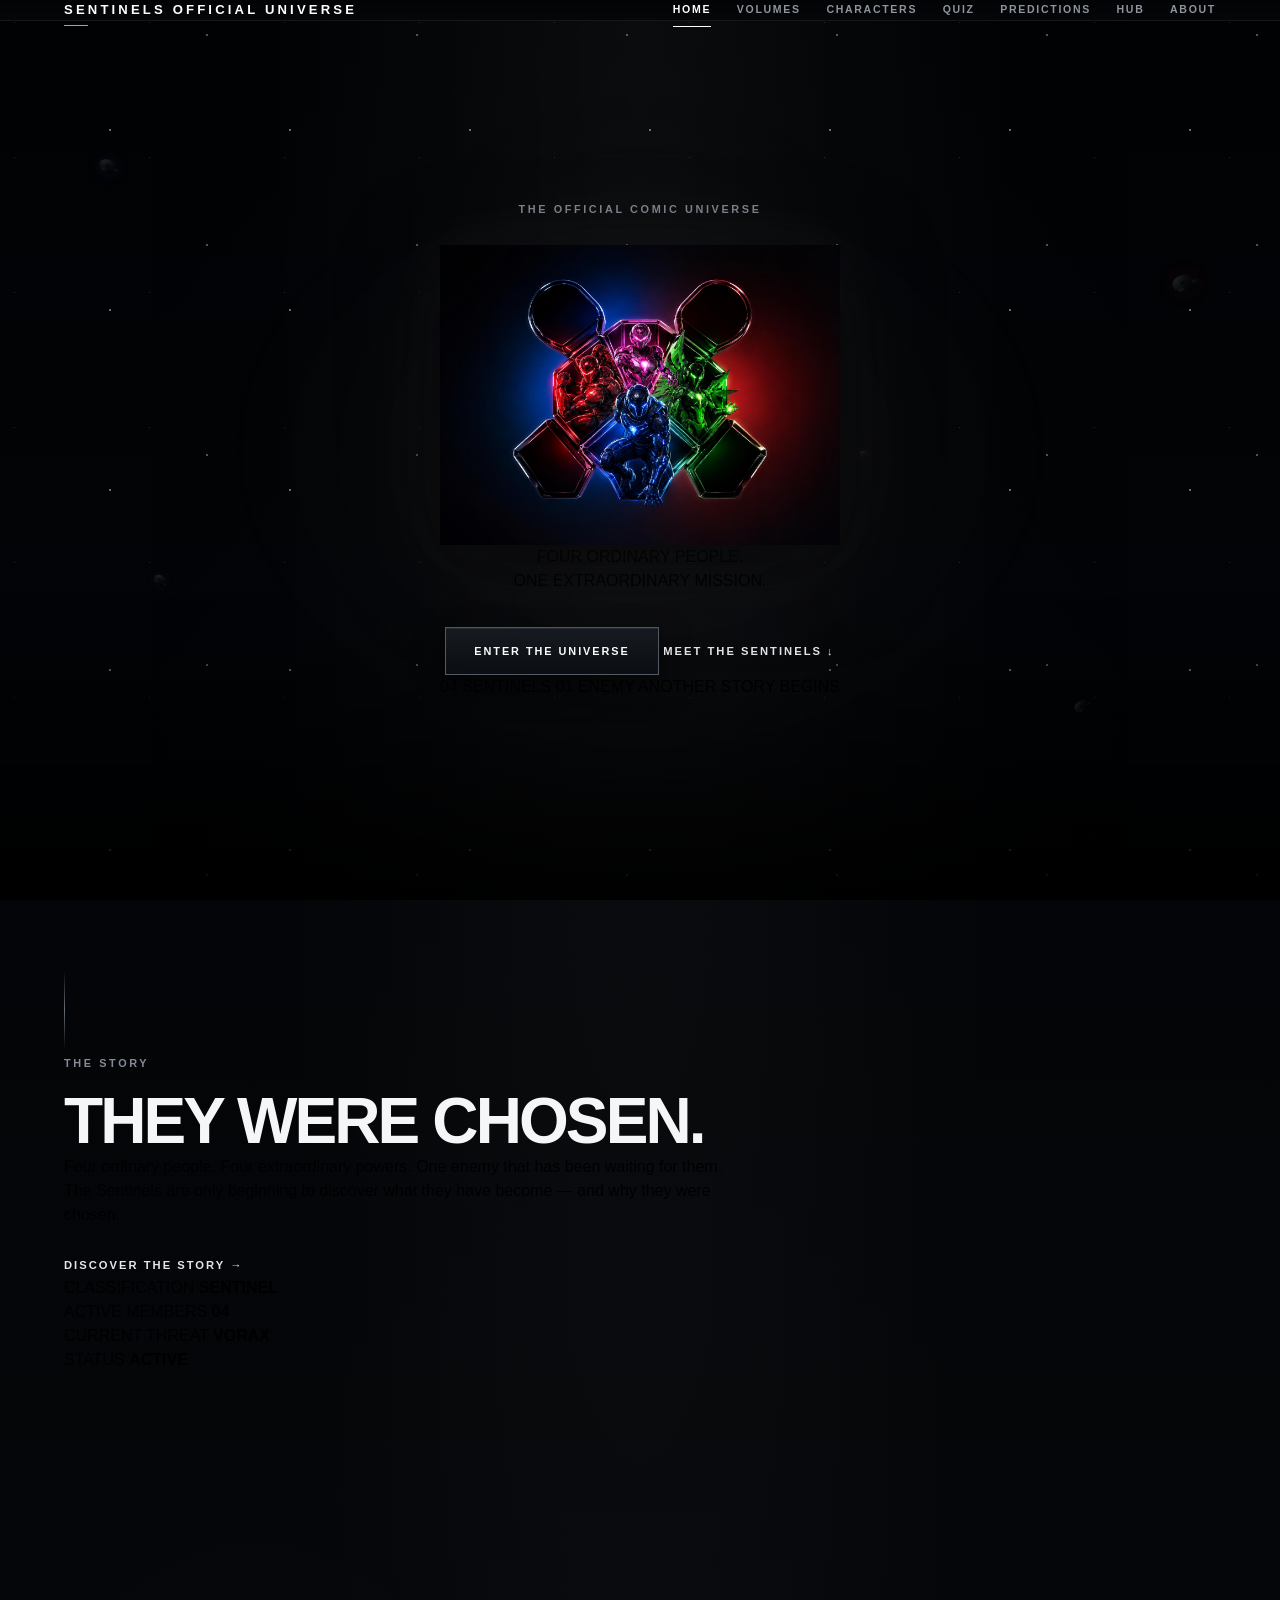
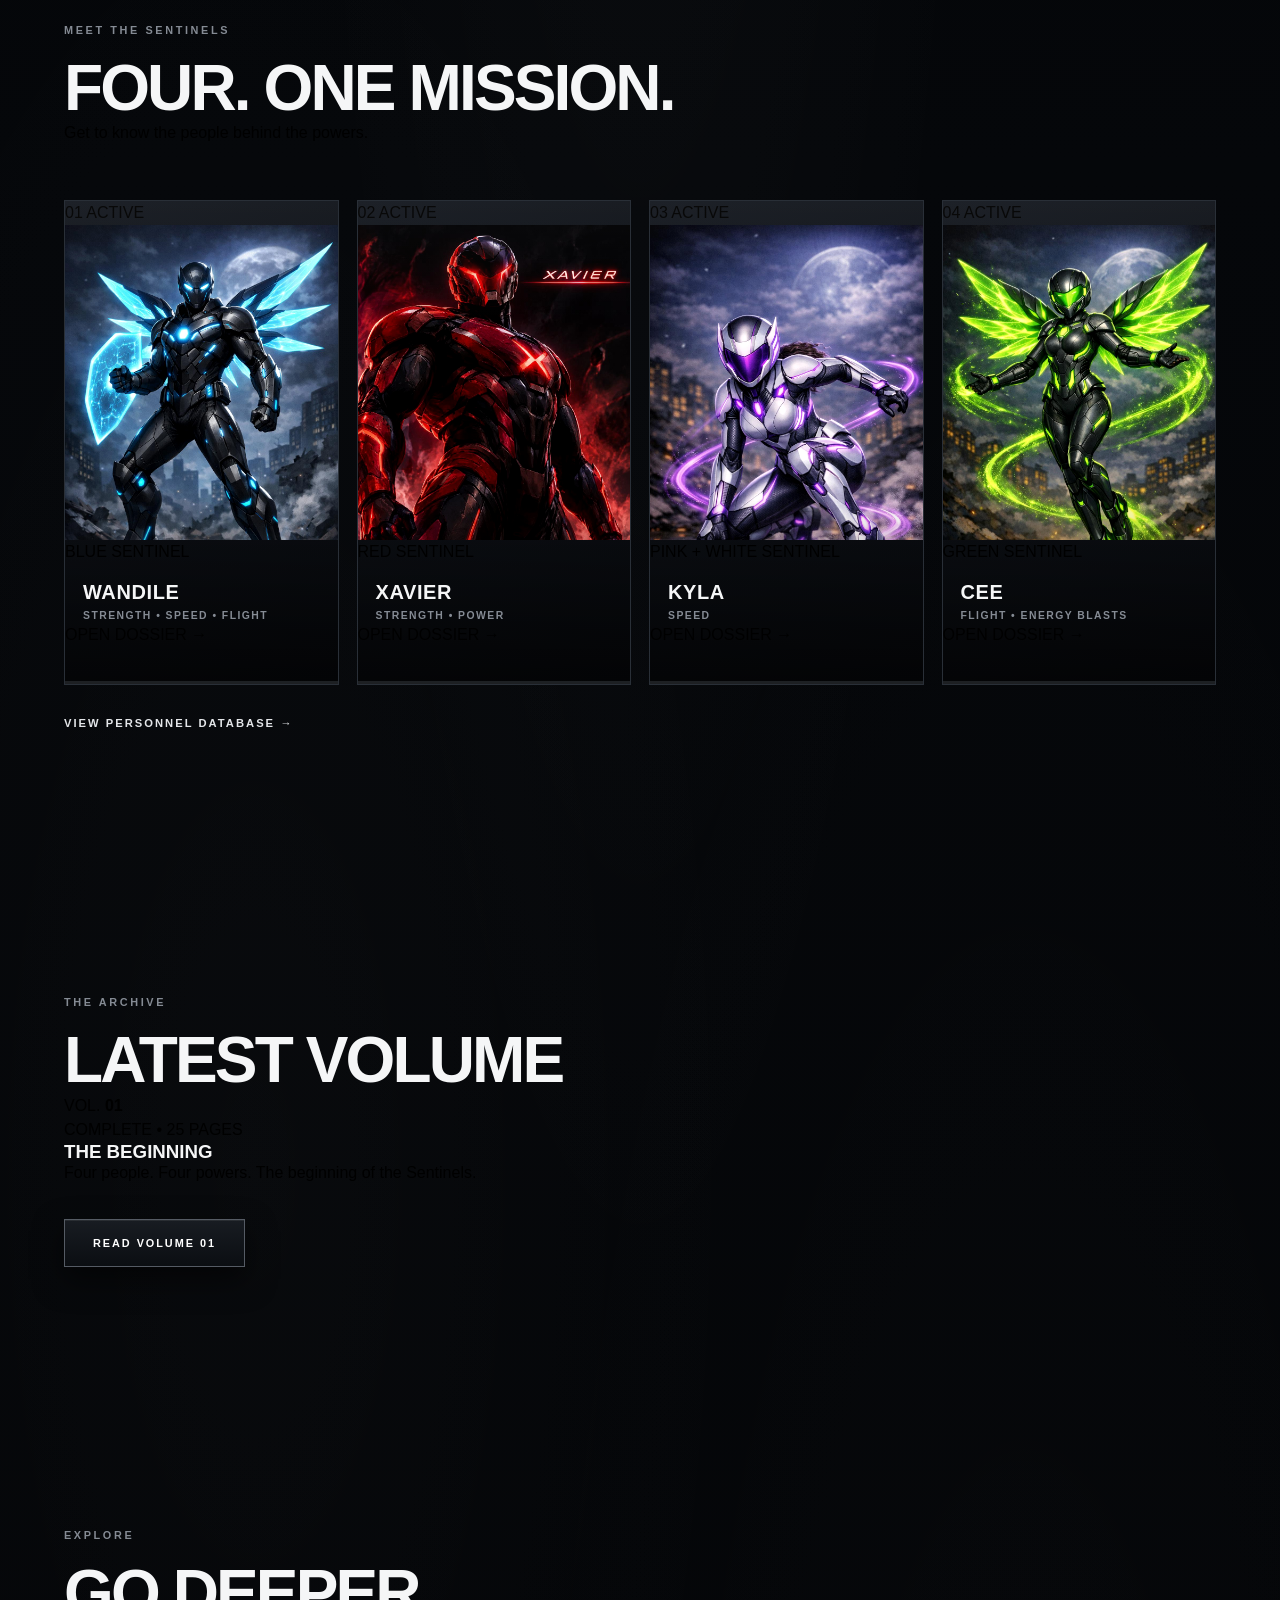
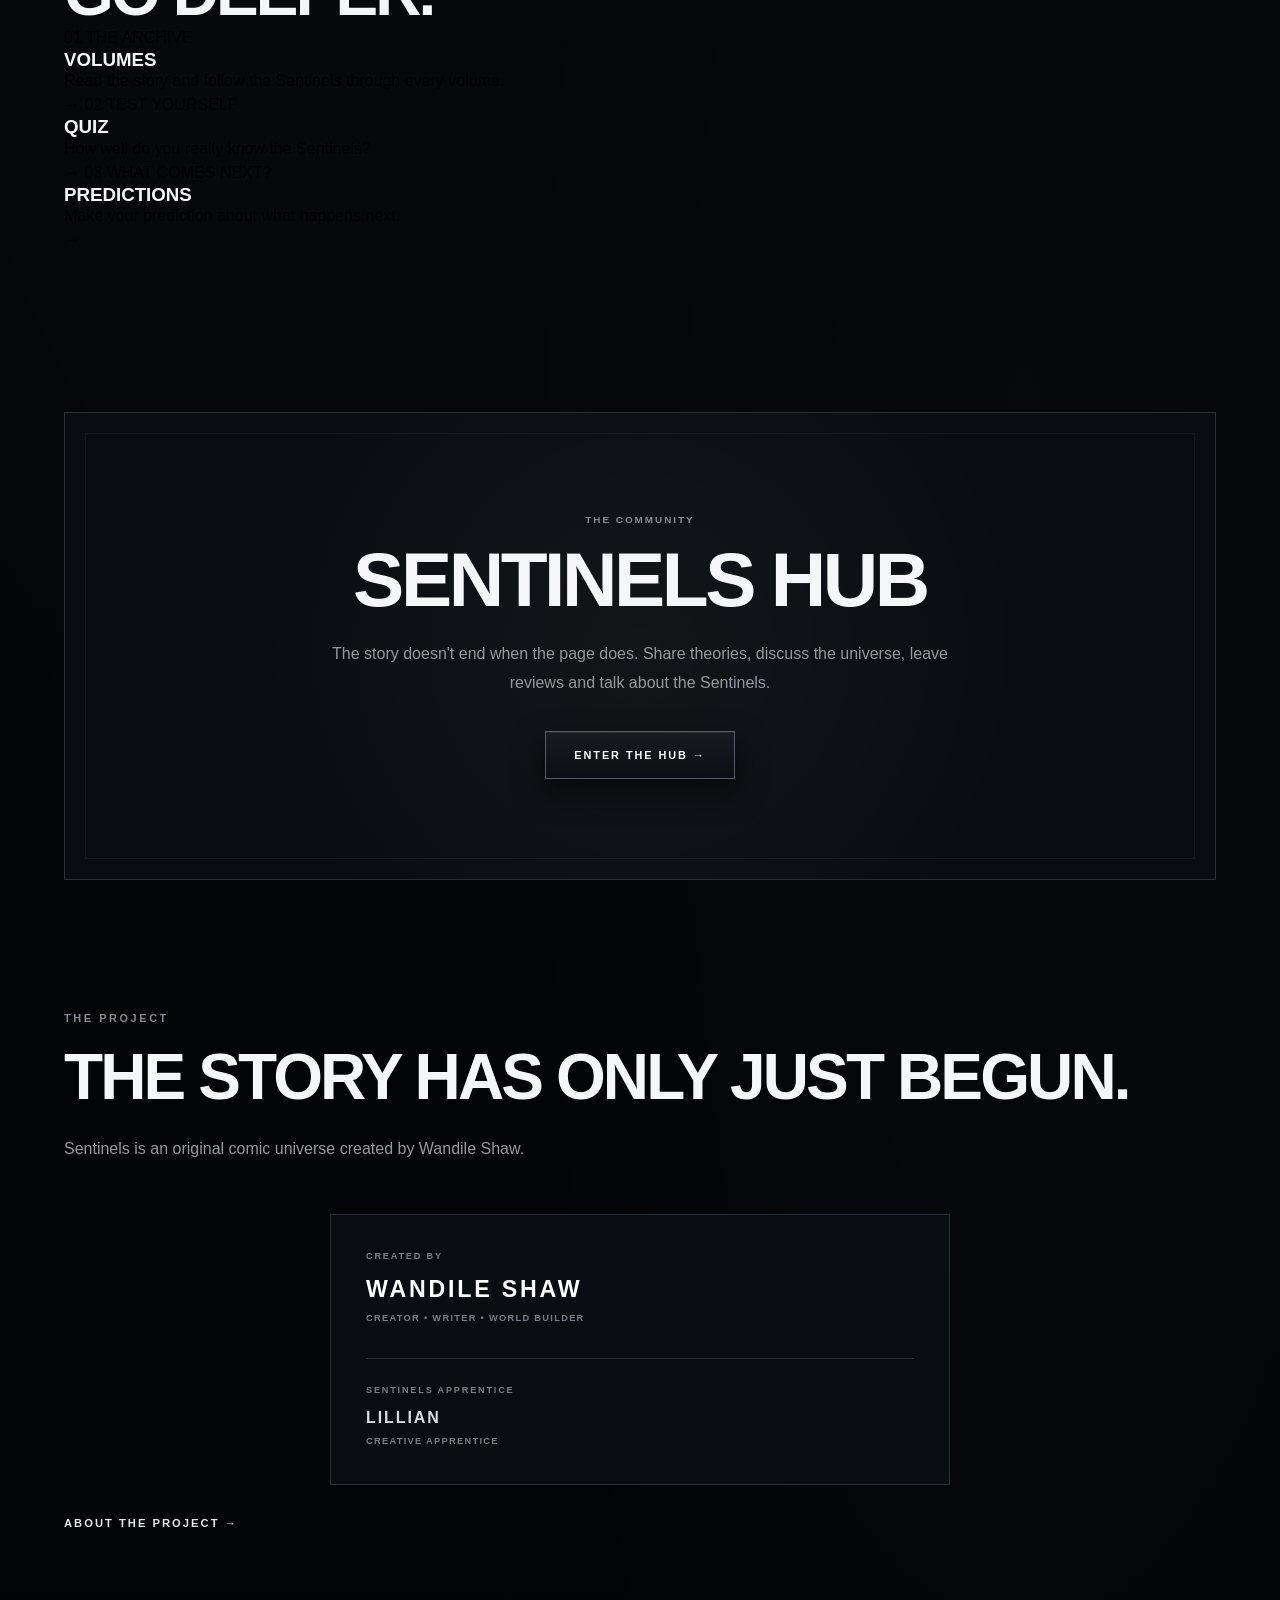
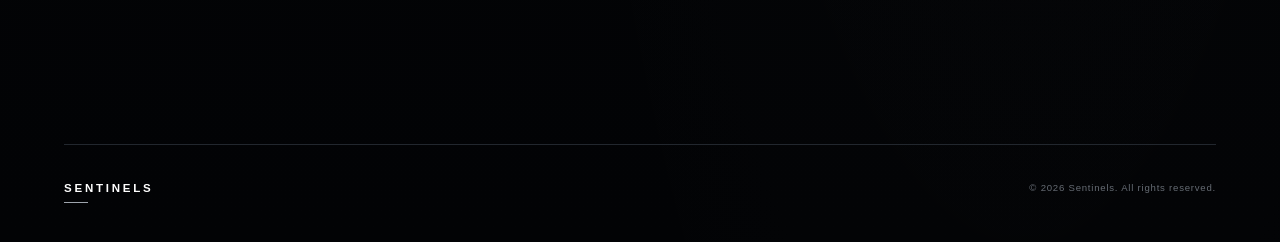
==== commit 5e997139: "Update index.html" ====
--- a/index.html
+++ b/index.html
@@ -1,906 +1,1276 @@
 <!DOCTYPE html>
 <html lang="en">
+
 <head>
-<meta charset="UTF-8">
-<meta
-    name="viewport"
-    content="width=device-width, initial-scale=1.0"
->
-<meta
-    name="description"
-    content="Sentinels — Four. One Mission."
->
-<title>Sentinels — Home</title>
-<link
-    rel="stylesheet"
-    href="style.css"
->
-<style>
-    /* =====================================================
-       HOMEPAGE-SPECIFIC SPACE DETAILS
-    ===================================================== */
-    .extra-stars {
-        position: fixed;
-        inset: 0;
-        pointer-events: none;
-        z-index: -1;
-        overflow: hidden;
-    }
-    .extra-star {
-        position: absolute;
-        width: 2px;
-        height: 2px;
-        border-radius: 50%;
-        background: rgba(255,255,255,0.8);
-        box-shadow: 0 0 6px rgba(255,255,255,0.35);
-        animation: starPulse 4s ease-in-out infinite;
-    }
-    @keyframes starPulse {
-        0%,
-        100% {
-            opacity: 0.25;
-            transform: scale(0.8);
-        }
-        50% {
-            opacity: 1;
-            transform: scale(1.3);
-        }
-    }
-    /* =====================================================
-       SENTINEL GRID — 2 × 2
-    ===================================================== */
-    .sentinel-grid {
-        display: grid !important;
-        grid-template-columns:
-            repeat(2, minmax(0, 1fr)) !important;
-        gap: 22px !important;
-    }
-    @media (max-width: 700px) {
-        .sentinel-grid {
-            grid-template-columns:
-                1fr !important;
-        }
-    }
-    /* =====================================================
-       MOVING SHIPS
-    ===================================================== */
-    .space-ship {
-        animation:
-            shipMove 18s linear infinite;
-    }
-    .space-ship:nth-child(2) {
-        animation-duration: 23s;
-        animation-delay: -7s;
-    }
-    .space-ship:nth-child(3) {
-        animation-duration: 20s;
-        animation-delay: -12s;
-    }
-    .space-ship:nth-child(4) {
-        animation-duration: 27s;
-        animation-delay: -16s;
-    }
-    @keyframes shipMove {
-        0% {
-            transform:
-                translate3d(-12vw, 0, 0)
-                scale(0.7);
-            opacity: 0;
-        }
-        10% {
-            opacity: 0.75;
-        }
-        50% {
-            opacity: 1;
-        }
-        90% {
-            opacity: 0.65;
-        }
-        100% {
-            transform:
-                translate3d(112vw, -8vh, 0)
-                scale(1);
-            opacity: 0;
-        }
-    }
-</style>
+    <meta charset="UTF-8">
+
+    <meta
+        name="viewport"
+        content="width=device-width, initial-scale=1.0"
+    >
+
+    <meta
+        name="theme-color"
+        content="#06152d"
+    >
+
+    <meta
+        name="description"
+        content="SENTINELS — The official comic universe created by Wandile Shaw."
+    >
+
+    <title>SENTINELS — The Official Comic Universe</title>
+
+    <link
+        rel="stylesheet"
+        href="style.css"
+    >
 </head>
+
+
 <body>
-<!-- =====================================================
-     DEEP SPACE ENVIRONMENT
-====================================================== -->
-<div class="space-background" aria-hidden="true">
-    <div class="extra-stars">
-        <span class="extra-star" style="left:4%;top:12%;animation-delay:.2s;"></span>
-        <span class="extra-star" style="left:9%;top:34%;animation-delay:1.4s;"></span>
-        <span class="extra-star" style="left:14%;top:72%;animation-delay:2.1s;"></span>
-        <span class="extra-star" style="left:19%;top:18%;animation-delay:.8s;"></span>
-        <span class="extra-star" style="left:24%;top:52%;animation-delay:2.8s;"></span>
-        <span class="extra-star" style="left:29%;top:86%;animation-delay:1.1s;"></span>
-        <span class="extra-star" style="left:34%;top:27%;animation-delay:3.2s;"></span>
-        <span class="extra-star" style="left:39%;top:64%;animation-delay:.4s;"></span>
-        <span class="extra-star" style="left:44%;top:9%;animation-delay:2.4s;"></span>
-        <span class="extra-star" style="left:49%;top:43%;animation-delay:1.8s;"></span>
-        <span class="extra-star" style="left:54%;top:78%;animation-delay:3.5s;"></span>
-        <span class="extra-star" style="left:59%;top:21%;animation-delay:.9s;"></span>
-        <span class="extra-star" style="left:64%;top:57%;animation-delay:2.7s;"></span>
-        <span class="extra-star" style="left:69%;top:89%;animation-delay:1.6s;"></span>
-        <span class="extra-star" style="left:74%;top:14%;animation-delay:3.1s;"></span>
-        <span class="extra-star" style="left:79%;top:46%;animation-delay:.7s;"></span>
-        <span class="extra-star" style="left:84%;top:75%;animation-delay:2.2s;"></span>
-        <span class="extra-star" style="left:89%;top:31%;animation-delay:1.2s;"></span>
-        <span class="extra-star" style="left:94%;top:62%;animation-delay:3.7s;"></span>
-        <span class="extra-star" style="left:97%;top:8%;animation-delay:2.9s;"></span>
+
+    <!-- =====================================================
+         SPACE BACKGROUND
+    ====================================================== -->
+
+    <div
+        class="space-background"
+        aria-hidden="true"
+    >
+        <div class="asteroid blue one"></div>
+        <div class="asteroid red two"></div>
+        <div class="asteroid green three"></div>
+        <div class="asteroid white four"></div>
+        <div class="asteroid pink five"></div>
     </div>
-    <div class="satellite satellite-one"></div>
-    <div class="satellite satellite-two"></div>
-    <div class="satellite satellite-three"></div>
-    <div class="satellite satellite-four"></div>
-    <div class="asteroid asteroid-blue"></div>
-    <div class="asteroid asteroid-red"></div>
-    <div class="asteroid asteroid-orange"></div>
-    <div class="asteroid asteroid-grey"></div>
-    <div class="asteroid asteroid-pink"></div>
-    <div class="fire-asteroid fire-asteroid-one"></div>
-    <div class="fire-asteroid fire-asteroid-two"></div>
-    <div class="fire-asteroid fire-asteroid-three"></div>
-    <div class="space-orb space-orb-blue"></div>
-    <div class="space-orb space-orb-pink"></div>
-    <div class="space-orb space-orb-red"></div>
-    <div class="space-orb space-orb-green"></div>
-    <div class="space-orb space-orb-blue"></div>
-    <div class="space-ship space-ship-one"></div>
-    <div class="space-ship space-ship-two"></div>
-    <div class="space-ship space-ship-three"></div>
-    <div class="space-ship space-ship-four"></div>
-</div>
-<!-- =====================================================
-     HEADER
-====================================================== -->
-<header class="site-header">
-    <div class="navbar">
+
+
+    <!-- =====================================================
+         HEADER
+    ====================================================== -->
+
+    <header class="site-header">
+
         <a
             href="index.html"
             class="brand"
             aria-label="Sentinels Home"
         >
-            <img
-                src="Logo final.jpeg"
-                alt="Sentinels"
-                class="logo"
-            >
+            <span class="brand-main">
+                SENTINELS
+            </span>
+
+            <span class="brand-sub">
+                OFFICIAL UNIVERSE
+            </span>
         </a>
+
+
         <button
+            class="menu-toggle"
             id="menuToggle"
-            class="menu-toggle"
             type="button"
             aria-label="Open navigation"
             aria-expanded="false"
         >
-            ☰
+            <span></span>
+            <span></span>
+            <span></span>
         </button>
+
+
         <nav
+            class="main-nav"
             id="mainNav"
-            class="main-nav"
+            aria-label="Main navigation"
         >
+
             <a
                 href="index.html"
                 class="active"
             >
                 HOME
             </a>
+
             <a href="archive.html">
                 VOLUMES
             </a>
+
             <a href="sentinels.html">
                 CHARACTERS
             </a>
+
             <a href="quiz.html">
                 QUIZ
             </a>
+
             <a href="predictions.html">
                 PREDICTIONS
             </a>
+
             <a href="hub.html">
                 HUB
             </a>
+
             <a href="about.html">
                 ABOUT
             </a>
+
         </nav>
-    </div>
-</header>
-<main>
-    <!-- =================================================
-         HERO
-    ================================================== -->
-    <section class="hero">
-        <div class="hero-content">
-            <p class="hero-kicker">
-                A NEW UNIVERSE BEGINS
-            </p>
-            <img
-                src="Logo final.jpeg"
-                alt="Sentinels"
-                class="hero-logo"
-            >
-            <p class="hero-tagline">
-                FOUR. ONE MISSION.
-            </p>
-            <a
-                href="#story"
-                class="hero-button"
-            >
-                ENTER THE UNIVERSE
-            </a>
-        </div>
-    </section>
-    <!-- =================================================
-         STORY
-    ================================================== -->
-    <section
-        id="story"
-        class="story-section section"
-    >
-        <div class="section-inner">
+
+    </header>
+
+
+    <main>
+
+
+        <!-- =================================================
+             HERO
+        ================================================== -->
+
+        <section class="hero-section">
+
+            <div class="hero-content">
+
+                <p class="eyebrow">
+                    THE OFFICIAL COMIC UNIVERSE
+                </p>
+
+
+                <img
+                    src="Logo final.jpeg"
+                    alt="SENTINELS"
+                    class="hero-logo"
+                >
+
+
+                <p class="hero-description">
+                    FOUR ORDINARY PEOPLE.
+                    <br>
+                    ONE EXTRAORDINARY MISSION.
+                </p>
+
+
+                <div class="hero-actions">
+
+                    <a
+                        href="archive.html"
+                        class="universe-button"
+                    >
+                        ENTER THE UNIVERSE
+                    </a>
+
+                    <a
+                        href="#sentinels"
+                        class="text-link"
+                    >
+                        MEET THE SENTINELS ↓
+                    </a>
+
+                </div>
+
+
+                <div class="hero-bottom-line">
+
+                    <span>
+                        04 SENTINELS
+                    </span>
+
+                    <span>
+                        01 ENEMY
+                    </span>
+
+                    <span>
+                        ANOTHER STORY BEGINS
+                    </span>
+
+                </div>
+
+            </div>
+
+        </section>
+
+
+
+        <!-- =================================================
+             STORY
+        ================================================== -->
+
+        <section class="section story">
+
             <div class="section-heading">
+
                 <p class="eyebrow">
-                    THE BEGINNING
+                    THE STORY
                 </p>
+
                 <h2>
                     THEY WERE CHOSEN.
                 </h2>
-            </div>
-            <div class="story-card">
+
+            </div>
+
+
+            <div class="story-grid">
+
                 <div class="story-copy">
-                    <p class="story-lead">
+
+                    <p>
                         Four ordinary people.
                         Four extraordinary powers.
                         One enemy that has been waiting for them.
                     </p>
+
                     <p>
-                        Their lives changed the moment the
-                        Sentinels found them. Now they must
-                        discover what they have become before
-                        the force hunting them reaches them first.
+                        The Sentinels are only beginning to
+                        discover what they have become — and
+                        why they were chosen.
                     </p>
+
                     <a
-                        href="reader.html?volume=1"
+                        href="archive.html"
                         class="text-link"
                     >
                         DISCOVER THE STORY →
                     </a>
+
                 </div>
-            </div>
-        </div>
-    </section>
-    <!-- =================================================
-         THE SENTINELS
-    ================================================== -->
-    <section
-        id="sentinels"
-        class="sentinels-section section"
-    >
-        <div class="section-inner">
+
+
+                <div class="story-panel">
+
+                    <div class="intel-line">
+                        <span>
+                            CLASSIFICATION
+                        </span>
+
+                        <strong>
+                            SENTINEL
+                        </strong>
+                    </div>
+
+
+                    <div class="intel-line">
+                        <span>
+                            ACTIVE MEMBERS
+                        </span>
+
+                        <strong>
+                            04
+                        </strong>
+                    </div>
+
+
+                    <div class="intel-line">
+                        <span>
+                            CURRENT THREAT
+                        </span>
+
+                        <strong>
+                            VORAX
+                        </strong>
+                    </div>
+
+
+                    <div class="intel-line">
+                        <span>
+                            STATUS
+                        </span>
+
+                        <strong>
+                            ACTIVE
+                        </strong>
+                    </div>
+
+                </div>
+
+            </div>
+
+        </section>
+
+
+
+        <!-- =================================================
+             THE SENTINELS
+        ================================================== -->
+
+        <section
+            class="section"
+            id="sentinels"
+        >
+
             <div class="section-heading">
+
                 <p class="eyebrow">
-                    THE SENTINELS
+                    MEET THE SENTINELS
                 </p>
+
                 <h2>
-                    FOUR CHOSEN.
+                    FOUR. ONE MISSION.
                 </h2>
-                <p class="section-description">
-                    Meet the four people carrying powers
-                    they never asked for.
+
+                <p>
+                    Get to know the people behind the powers.
                 </p>
-            </div>
+
+            </div>
+
+
             <div class="sentinel-grid">
-                <!-- WANDILE -->
+
+
+                <!-- =========================================
+                     WANDILE
+                ========================================== -->
+
                 <article
-                    class="sentinel-card"
+                    class="sentinel-card sentinel-blue"
+                    data-character="wandile"
                     tabindex="0"
                     role="button"
-                    aria-label="View Wandile dossier"
-                    data-character="01"
-                    data-name="WANDILE"
-                    data-role="THE BLUE SENTINEL"
-                    data-colour="BLUE"
-                    data-abilities="STRENGTH • SPEED • FLIGHT"
-                    data-description="Wandile began with immense strength. As the story progresses, he learns to access speed and flight, with retractable wings and a shield becoming part of his Sentinel arsenal."
-                    data-image="Wandile character art.jpeg"
+                    aria-label="Open Wandile dossier"
                 >
-                    <div class="sentinel-image-wrap">
+
+                    <div class="card-top">
+
+                        <span class="card-number">
+                            01
+                        </span>
+
+                        <span class="card-status">
+                            ACTIVE
+                        </span>
+
+                    </div>
+
+
+                    <div class="character-image-wrap">
+
                         <img
                             src="Wandile character art.jpeg"
-                            alt="Wandile — Blue Sentinel"
-                            class="sentinel-image"
+                            alt="Wandile"
+                            class="character-image"
                         >
-                    </div>
-                    <div class="sentinel-info">
-                        <p class="sentinel-role">
-                            THE BLUE SENTINEL
-                        </p>
+
+                    </div>
+
+
+                    <div class="character-info">
+
+                        <span class="character-colour">
+                            BLUE SENTINEL
+                        </span>
+
                         <h3>
                             WANDILE
                         </h3>
-                        <p class="sentinel-colour">
-                            BLUE
-                        </p>
-                        <p class="sentinel-abilities">
+
+                        <p>
                             STRENGTH • SPEED • FLIGHT
                         </p>
-                        <p class="sentinel-description">
-                            Strength first.
-                            Speed and flight come later.
-                            His Sentinel arsenal continues to evolve.
-                        </p>
-                        <span class="card-action">
-                            VIEW DOSSIER →
-                        </span>
-                    </div>
+
+                        <span class="view-dossier">
+                            OPEN DOSSIER →
+                        </span>
+
+                    </div>
+
                 </article>
-                <!-- XAVIER -->
+
+
+
+                <!-- =========================================
+                     XAVIER
+                ========================================== -->
+
                 <article
-                    class="sentinel-card"
+                    class="sentinel-card sentinel-red"
+                    data-character="xavier"
                     tabindex="0"
                     role="button"
-                    aria-label="View Xavier dossier"
-                    data-character="02"
-                    data-name="XAVIER"
-                    data-role="THE POWERHOUSE"
-                    data-colour="RED"
-                    data-abilities="STRENGTH"
-                    data-description="Xavier is the team's powerhouse. His red Sentinel armour channels immense physical strength, making him one of the team's strongest fighters."
-                    data-image="Xavier character art final.jpeg"
+                    aria-label="Open Xavier dossier"
                 >
-                    <div class="sentinel-image-wrap">
+
+                    <div class="card-top">
+
+                        <span class="card-number">
+                            02
+                        </span>
+
+                        <span class="card-status">
+                            ACTIVE
+                        </span>
+
+                    </div>
+
+
+                    <div class="character-image-wrap">
+
                         <img
                             src="Xavier character art final.jpeg"
-                            alt="Xavier — Red Sentinel"
-                            class="sentinel-image"
+                            alt="Xavier"
+                            class="character-image"
                         >
-                    </div>
-                    <div class="sentinel-info">
-                        <p class="sentinel-role">
-                            THE POWERHOUSE
-                        </p>
+
+                    </div>
+
+
+                    <div class="character-info">
+
+                        <span class="character-colour">
+                            RED SENTINEL
+                        </span>
+
                         <h3>
                             XAVIER
                         </h3>
-                        <p class="sentinel-colour">
-                            RED
+
+                        <p>
+                            STRENGTH • POWER
                         </p>
-                        <p class="sentinel-abilities">
-                            STRENGTH
-                        </p>
-                        <p class="sentinel-description">
-                            Raw power.
-                            Xavier is built for the fight
-                            when strength is the answer.
-                        </p>
-                        <span class="card-action">
-                            VIEW DOSSIER →
-                        </span>
-                    </div>
+
+                        <span class="view-dossier">
+                            OPEN DOSSIER →
+                        </span>
+
+                    </div>
+
                 </article>
-                <!-- KYLA -->
+
+
+
+                <!-- =========================================
+                     KYLA
+                ========================================== -->
+
                 <article
-                    class="sentinel-card"
+                    class="sentinel-card sentinel-pink"
+                    data-character="kyla"
                     tabindex="0"
                     role="button"
-                    aria-label="View Kyla dossier"
-                    data-character="03"
-                    data-name="KYLA"
-                    data-role="THE SPEEDSTER"
-                    data-colour="PINK + WHITE"
-                    data-abilities="SPEED"
-                    data-description="Kyla is the team's speedster. Her pink and white Sentinel abilities allow her to move with incredible speed and react before most threats can catch her."
-                    data-image="Kyla character art final 1.jpeg"
+                    aria-label="Open Kyla dossier"
                 >
-                    <div class="sentinel-image-wrap">
+
+                    <div class="card-top">
+
+                        <span class="card-number">
+                            03
+                        </span>
+
+                        <span class="card-status">
+                            ACTIVE
+                        </span>
+
+                    </div>
+
+
+                    <div class="character-image-wrap">
+
                         <img
                             src="Kyla character art final 1.jpeg"
-                            alt="Kyla — Pink and White Sentinel"
-                            class="sentinel-image"
+                            alt="Kyla"
+                            class="character-image"
                         >
-                    </div>
-                    <div class="sentinel-info">
-                        <p class="sentinel-role">
-                            THE SPEEDSTER
-                        </p>
+
+                    </div>
+
+
+                    <div class="character-info">
+
+                        <span class="character-colour">
+                            PINK + WHITE SENTINEL
+                        </span>
+
                         <h3>
                             KYLA
                         </h3>
-                        <p class="sentinel-colour">
-                            PINK + WHITE
-                        </p>
-                        <p class="sentinel-abilities">
+
+                        <p>
                             SPEED
                         </p>
-                        <p class="sentinel-description">
-                            Speed is her weapon.
-                            Kyla can move through danger
-                            before it has time to react.
-                        </p>
-                        <span class="card-action">
-                            VIEW DOSSIER →
-                        </span>
-                    </div>
+
+                        <span class="view-dossier">
+                            OPEN DOSSIER →
+                        </span>
+
+                    </div>
+
                 </article>
-                <!-- CEE -->
+
+
+
+                <!-- =========================================
+                     CEE
+                ========================================== -->
+
                 <article
-                    class="sentinel-card"
+                    class="sentinel-card sentinel-green"
+                    data-character="cee"
                     tabindex="0"
                     role="button"
-                    aria-label="View Cee dossier"
-                    data-character="04"
-                    data-name="CEE"
-                    data-role="THE AERIAL SENTINEL"
-                    data-colour="GREEN"
-                    data-abilities="FLIGHT • ENERGY BLASTS"
-                    data-description="Cee commands the skies with retractable wings and can project powerful energy blasts from her hands, both from the ground and while airborne."
-                    data-image="Cee character art.jpeg"
+                    aria-label="Open Cee dossier"
                 >
-                    <div class="sentinel-image-wrap">
+
+                    <div class="card-top">
+
+                        <span class="card-number">
+                            04
+                        </span>
+
+                        <span class="card-status">
+                            ACTIVE
+                        </span>
+
+                    </div>
+
+
+                    <div class="character-image-wrap">
+
                         <img
                             src="Cee character art.jpeg"
-                            alt="Cee — Green Sentinel"
-                            class="sentinel-image"
+                            alt="Cee"
+                            class="character-image"
                         >
-                    </div>
-                    <div class="sentinel-info">
-                        <p class="sentinel-role">
-                            THE AERIAL SENTINEL
-                        </p>
+
+                    </div>
+
+
+                    <div class="character-info">
+
+                        <span class="character-colour">
+                            GREEN SENTINEL
+                        </span>
+
                         <h3>
                             CEE
                         </h3>
-                        <p class="sentinel-colour">
-                            GREEN
-                        </p>
-                        <p class="sentinel-abilities">
+
+                        <p>
                             FLIGHT • ENERGY BLASTS
                         </p>
-                        <p class="sentinel-description">
-                            Retractable wings give her
-                            control of the skies while
-                            energy blasts give her range.
-                        </p>
-                        <span class="card-action">
-                            VIEW DOSSIER →
-                        </span>
-                    </div>
+
+                        <span class="view-dossier">
+                            OPEN DOSSIER →
+                        </span>
+
+                    </div>
+
                 </article>
-            </div>
-        </div>
-    </section>
-    <!-- =================================================
-         LATEST VOLUME
-    ================================================== -->
-    <section
-        class="latest-section section"
-    >
-        <div class="section-inner">
+
+            </div>
+
+
+            <div class="section-footer-link">
+
+                <a
+                    href="sentinels.html"
+                    class="text-link"
+                >
+                    VIEW PERSONNEL DATABASE →
+                </a>
+
+            </div>
+
+        </section>
+
+
+
+        <!-- =================================================
+             LATEST VOLUME
+        ================================================== -->
+
+        <section class="section latest-volume">
+
             <div class="section-heading">
+
                 <p class="eyebrow">
                     THE ARCHIVE
                 </p>
+
                 <h2>
                     LATEST VOLUME
                 </h2>
-            </div>
-            <div class="latest-grid">
-                <article class="volume-card available">
-                    <div class="volume-number">
-                        VOLUME 01
-                    </div>
+
+            </div>
+
+
+            <div class="volume-feature">
+
+                <div class="volume-number">
+                    VOL.
+                    <strong>
+                        01
+                    </strong>
+                </div>
+
+
+                <div class="volume-info">
+
+                    <span class="volume-status">
+                        COMPLETE • 25 PAGES
+                    </span>
+
                     <h3>
                         THE BEGINNING
                     </h3>
+
                     <p>
-                        25 PAGES
+                        Four people. Four powers.
+                        The beginning of the Sentinels.
                     </p>
-                    <span class="volume-status">
-                        AVAILABLE NOW
-                    </span>
+
                     <a
                         href="reader.html?volume=1"
-                        class="card-button"
+                        class="universe-button"
                     >
-                        READ VOLUME →
+                        READ VOLUME 01
                     </a>
-                </article>
-                <article class="volume-card upcoming">
-                    <div class="volume-number">
-                        VOLUME 02
-                    </div>
-                    <h3>
-                        THE FOURTH
-                    </h3>
-                    <p>
-                        COMING SOON
-                    </p>
-                    <span class="volume-status">
-                        IN DEVELOPMENT
-                    </span>
-                </article>
-            </div>
-        </div>
-    </section>
-    <!-- =================================================
-         EXPLORE
-    ================================================== -->
-    <section
-        class="explore-section section"
-    >
-        <div class="section-inner">
+
+                </div>
+
+            </div>
+
+        </section>
+
+
+
+        <!-- =================================================
+             EXPLORE
+        ================================================== -->
+
+        <section class="section explore">
+
             <div class="section-heading">
+
                 <p class="eyebrow">
-                    GO DEEPER
+                    EXPLORE
                 </p>
+
                 <h2>
-                    EXPLORE
+                    GO DEEPER.
                 </h2>
-            </div>
+
+            </div>
+
+
             <div class="explore-grid">
+
+
                 <a
                     href="archive.html"
                     class="explore-card"
                 >
+
                     <span class="explore-number">
                         01
                     </span>
+
+                    <span class="explore-label">
+                        THE ARCHIVE
+                    </span>
+
                     <h3>
                         VOLUMES
                     </h3>
+
                     <p>
-                        Enter the archive and follow
-                        the story from the beginning.
+                        Read the story and follow the
+                        Sentinels through every volume.
                     </p>
-                    <span class="explore-link">
-                        OPEN ARCHIVE →
-                    </span>
+
+                    <span class="explore-arrow">
+                        →
+                    </span>
+
                 </a>
+
+
+
                 <a
                     href="quiz.html"
                     class="explore-card"
                 >
+
                     <span class="explore-number">
                         02
                     </span>
+
+                    <span class="explore-label">
+                        TEST YOURSELF
+                    </span>
+
                     <h3>
                         QUIZ
                     </h3>
+
                     <p>
-                        Think you know the Sentinels?
-                        Put your knowledge to the test.
+                        How well do you really know
+                        the Sentinels?
                     </p>
-                    <span class="explore-link">
-                        TAKE THE QUIZ →
-                    </span>
+
+                    <span class="explore-arrow">
+                        →
+                    </span>
+
                 </a>
+
+
+
                 <a
                     href="predictions.html"
                     class="explore-card"
                 >
+
                     <span class="explore-number">
                         03
                     </span>
+
+                    <span class="explore-label">
+                        WHAT COMES NEXT?
+                    </span>
+
                     <h3>
                         PREDICTIONS
                     </h3>
+
                     <p>
-                        The next chapter isn't here yet.
-                        Tell us what you think happens.
+                        Make your prediction about
+                        what happens next.
                     </p>
-                    <span class="explore-link">
-                        MAKE A PREDICTION →
-                    </span>
+
+                    <span class="explore-arrow">
+                        →
+                    </span>
+
                 </a>
-            </div>
-        </div>
-    </section>
-    <!-- =================================================
-         HUB PREVIEW
-    ================================================== -->
-    <section
-        class="hub-preview section"
-    >
-        <div class="section-inner">
-            <div class="hub-preview-card">
-                <p class="eyebrow">
-                    THE COMMUNITY
-                </p>
-                <h2>
-                    SENTINELS HUB
-                </h2>
-                <p>
-                    The story doesn't end when the page does.
-                    Share theories, discuss the universe,
-                    leave reviews and talk about the Sentinels.
-                </p>
-                <a
-                    href="hub.html"
-                    class="card-button"
-                >
-                    ENTER THE HUB →
-                </a>
-            </div>
-        </div>
-    </section>
-    <!-- =================================================
-         ABOUT
-    ================================================== -->
-    <section
-        class="about-preview section"
-    >
-        <div class="section-inner">
-            <div class="about-preview-card">
+
+            </div>
+
+        </section>
+
+
+
+        <!-- =================================================
+             HUB
+        ================================================== -->
+
+        <section class="hub-preview">
+
+            <div class="hub-preview-label">
+                THE COMMUNITY
+            </div>
+
+            <h2>
+                SENTINELS HUB
+            </h2>
+
+            <p>
+                The story doesn't end when the page does.
+                Share theories, discuss the universe,
+                leave reviews and talk about the Sentinels.
+            </p>
+
+            <a
+                href="hub.html"
+                class="hub-button"
+            >
+                ENTER THE HUB →
+            </a>
+
+        </section>
+
+
+
+        <!-- =================================================
+             ABOUT
+        ================================================== -->
+
+        <section class="section about-preview">
+
+            <div class="section-heading">
+
                 <p class="eyebrow">
                     THE PROJECT
                 </p>
+
                 <h2>
-                    ONE STORY.
-                    ONE UNIVERSE.
+                    THE STORY HAS ONLY JUST BEGUN.
                 </h2>
-                <p>
-                    Sentinels is an original comic universe
-                    created by Wandile Shaw, built one chapter
-                    at a time with the help of his apprentice,
-                    Lillian.
+
+            </div>
+
+
+            <p>
+                Sentinels is an original comic universe
+                created by Wandile Shaw.
+            </p>
+
+
+            <div class="creator-credit">
+
+                <div class="creator-label">
+                    CREATED BY
+                </div>
+
+                <div class="creator-name">
+                    WANDILE SHAW
+                </div>
+
+                <div class="creator-role">
+                    CREATOR • WRITER • WORLD BUILDER
+                </div>
+
+
+                <div class="apprentice-credit">
+
+                    <div class="apprentice-label">
+                        SENTINELS APPRENTICE
+                    </div>
+
+                    <div class="apprentice-name">
+                        LILLIAN
+                    </div>
+
+                    <div class="apprentice-role">
+                        CREATIVE APPRENTICE
+                    </div>
+
+                </div>
+
+            </div>
+
+
+            <a
+                href="about.html"
+                class="text-link"
+            >
+                ABOUT THE PROJECT →
+            </a>
+
+        </section>
+
+    </main>
+
+
+
+    <!-- =====================================================
+         DOSSIER OVERLAY
+    ====================================================== -->
+
+    <div
+        class="dossier-overlay"
+        id="dossierOverlay"
+        aria-hidden="true"
+    >
+
+        <div
+            class="dossier-backdrop"
+            id="dossierBackdrop"
+        ></div>
+
+
+        <div
+            class="dossier-panel"
+            role="dialog"
+            aria-modal="true"
+            aria-labelledby="dossierName"
+        >
+
+            <button
+                class="dossier-close"
+                id="dossierClose"
+                type="button"
+                aria-label="Close character dossier"
+            >
+                ×
+            </button>
+
+
+            <div class="dossier-visual">
+
+                <img
+                    id="dossierImage"
+                    src=""
+                    alt=""
+                    class="dossier-image"
+                >
+
+            </div>
+
+
+            <div class="dossier-content">
+
+                <span
+                    class="dossier-classification"
+                    id="dossierClassification"
+                >
+                    SENTINEL
+                </span>
+
+
+                <h2 id="dossierName">
+                    WANDILE
+                </h2>
+
+
+                <span
+                    class="dossier-role"
+                    id="dossierRole"
+                >
+                    FOURTH SENTINEL
+                </span>
+
+
+                <p
+                    class="dossier-description"
+                    id="dossierDescription"
+                >
+                    The fourth Sentinel.
                 </p>
-                <a
-                    href="about.html"
-                    class="text-link"
-                >
-                    ABOUT SENTINELS →
-                </a>
-            </div>
+
+
+                <div class="dossier-abilities">
+
+                    <span class="dossier-abilities-label">
+                        ABILITIES
+                    </span>
+
+                    <div id="dossierAbilities">
+                    </div>
+
+                </div>
+
+
+                <div class="dossier-status">
+
+                    <span>
+                        STATUS
+                    </span>
+
+                    <strong>
+                        ACTIVE
+                    </strong>
+
+                </div>
+
+            </div>
+
         </div>
-    </section>
-</main>
-<!-- =====================================================
-     DOSSIER OVERLAY
-====================================================== -->
-<div
-    id="dossierOverlay"
-    class="dossier-overlay"
-    aria-hidden="true"
->
-    <div
-        class="dossier"
-        role="dialog"
-        aria-modal="true"
-        aria-labelledby="dossierName"
-    >
-        <button
-            id="dossierClose"
-            class="dossier-close"
-            type="button"
-            aria-label="Close dossier"
-        >
-            ×
-        </button>
-        <div class="dossier-image-wrap">
-            <img
-                id="dossierImage"
-                src=""
-                alt=""
-            >
+
+    </div>
+
+
+
+    <!-- =====================================================
+         FOOTER
+    ====================================================== -->
+
+    <footer>
+
+        <div class="logo">
+            SENTINELS
         </div>
-        <div class="dossier-content">
-            <p id="dossierNumber">
-                01
-            </p>
-            <p id="dossierRole">
-                THE BLUE SENTINEL
-            </p>
-            <h2 id="dossierName">
-                WANDILE
-            </h2>
-            <p id="dossierColour">
-                BLUE
-            </p>
-            <p
-                id="dossierAbilities"
-                class="dossier-abilities"
-            >
-                STRENGTH • SPEED • FLIGHT
-            </p>
-            <p
-                id="dossierDescription"
-                class="dossier-description"
-            >
-                Wandile's Sentinel abilities continue
-                to evolve as the story unfolds.
-            </p>
-        </div>
-    </div>
-</div>
-<!-- =====================================================
-     FOOTER
-====================================================== -->
-<footer class="site-footer">
-    <div class="footer-inner">
+
         <p>
-            SENTINELS
+            © 2026 Sentinels. All rights reserved.
         </p>
-        <span>
-            THE STORY CONTINUES.
-        </span>
-    </div>
-</footer>
-<script src="script.js"></script>
-<script>
-    /* =====================================================
-       HOMEPAGE NAVIGATION
-    ===================================================== */
-    const menuToggle =
-        document.getElementById("menuToggle");
-    const mainNav =
-        document.getElementById("mainNav");
-    if (menuToggle && mainNav) {
-        menuToggle.addEventListener(
-            "click",
-            () => {
-                const isOpen =
-                    mainNav.classList.toggle("open");
-                menuToggle.setAttribute(
-                    "aria-expanded",
-                    String(isOpen)
+
+    </footer>
+
+
+
+    <!-- =====================================================
+         DOSSIER DATA + HOME INTERACTION
+         Kept here so the Home page can work independently.
+    ====================================================== -->
+
+    <script>
+
+        const dossierData = {
+
+            wandile: {
+                name: "WANDILE",
+                classification: "BLUE SENTINEL",
+                role: "FOURTH SENTINEL",
+                image: "Wandile character art.jpeg",
+                description:
+                    "The fourth Sentinel, carrying immense strength while developing the speed and flight that come with his growing connection to the Sentinel power.",
+                abilities: [
+                    "Strength",
+                    "Speed",
+                    "Flight",
+                    "Retractable Wings",
+                    "Shield"
+                ]
+            },
+
+            xavier: {
+                name: "XAVIER",
+                classification: "RED SENTINEL",
+                role: "THE POWERHOUSE",
+                image: "Xavier character art final.jpeg",
+                description:
+                    "One of the original Sentinels and the team's powerhouse, built around raw strength and overwhelming physical power.",
+                abilities: [
+                    "Strength",
+                    "Power"
+                ]
+            },
+
+            kyla: {
+                name: "KYLA",
+                classification: "PINK + WHITE SENTINEL",
+                role: "THE SPEEDSTER",
+                image: "Kyla character art final 1.jpeg",
+                description:
+                    "The speedster of the team, capable of moving with incredible speed and precision.",
+                abilities: [
+                    "Speed"
+                ]
+            },
+
+            cee: {
+                name: "CEE",
+                classification: "GREEN SENTINEL",
+                role: "THE AERIAL SENTINEL",
+                image: "Cee character art.jpeg",
+                description:
+                    "The aerial Sentinel, taking to the sky with retractable wings while projecting powerful energy blasts from her hands.",
+                abilities: [
+                    "Flight",
+                    "Retractable Wings",
+                    "Hand Energy Blasts"
+                ]
+            }
+
+        };
+
+
+        const dossierOverlay =
+            document.getElementById("dossierOverlay");
+
+        const dossierBackdrop =
+            document.getElementById("dossierBackdrop");
+
+        const dossierClose =
+            document.getElementById("dossierClose");
+
+        const dossierImage =
+            document.getElementById("dossierImage");
+
+        const dossierName =
+            document.getElementById("dossierName");
+
+        const dossierClassification =
+            document.getElementById("dossierClassification");
+
+        const dossierRole =
+            document.getElementById("dossierRole");
+
+        const dossierDescription =
+            document.getElementById("dossierDescription");
+
+        const dossierAbilities =
+            document.getElementById("dossierAbilities");
+
+
+        let activeCard = null;
+
+
+        function openDossier(characterKey, card) {
+
+            const data =
+                dossierData[characterKey];
+
+            if (!data) {
+                return;
+            }
+
+
+            activeCard = card;
+
+
+            dossierImage.src = data.image;
+            dossierImage.alt = data.name;
+
+            dossierName.textContent =
+                data.name;
+
+            dossierClassification.textContent =
+                data.classification;
+
+            dossierRole.textContent =
+                data.role;
+
+            dossierDescription.textContent =
+                data.description;
+
+
+            dossierAbilities.innerHTML = "";
+
+            data.abilities.forEach(function (ability) {
+
+                const item =
+                    document.createElement("span");
+
+                item.textContent =
+                    ability;
+
+                dossierAbilities.appendChild(item);
+
+            });
+
+
+            /*
+             * Give the selected card a short cinematic
+             * transformation before the dossier appears.
+             */
+
+            if (card) {
+
+                card.classList.add(
+                    "dossier-opening"
                 );
+
             }
-        );
-        mainNav
-            .querySelectorAll("a")
-            .forEach(link => {
-                link.addEventListener(
+
+
+            document.body.classList.add(
+                "dossier-is-opening"
+            );
+
+
+            window.setTimeout(function () {
+
+                dossierOverlay.classList.add("open");
+
+                dossierOverlay.setAttribute(
+                    "aria-hidden",
+                    "false"
+                );
+
+                document.body.classList.add(
+                    "dossier-open"
+                );
+
+                dossierClose.focus();
+
+            }, 420);
+
+        }
+
+
+        function closeDossier() {
+
+            dossierOverlay.classList.remove(
+                "open"
+            );
+
+            dossierOverlay.setAttribute(
+                "aria-hidden",
+                "true"
+            );
+
+            document.body.classList.remove(
+                "dossier-open"
+            );
+
+
+            window.setTimeout(function () {
+
+                document.body.classList.remove(
+                    "dossier-is-opening"
+                );
+
+
+                if (activeCard) {
+
+                    activeCard.classList.remove(
+                        "dossier-opening"
+                    );
+
+                }
+
+            }, 420);
+
+        }
+
+
+        document
+            .querySelectorAll(".sentinel-card")
+            .forEach(function (card) {
+
+                card.addEventListener(
                     "click",
-                    () => {
-                        mainNav.classList.remove(
-                            "open"
+                    function () {
+
+                        openDossier(
+                            card.dataset.character,
+                            card
                         );
-                        menuToggle.setAttribute(
-                            "aria-expanded",
-                            "false"
-                        );
+
                     }
                 );
+
+
+                card.addEventListener(
+                    "keydown",
+                    function (event) {
+
+                        if (
+                            event.key === "Enter" ||
+                            event.key === " "
+                        ) {
+
+                            event.preventDefault();
+
+                            openDossier(
+                                card.dataset.character,
+                                card
+                            );
+
+                        }
+
+                    }
+                );
+
             });
-    }
-    /* =====================================================
-       DOSSIER SYSTEM
-    ===================================================== */
-    const dossierOverlay =
-        document.getElementById(
-            "dossierOverlay"
-        );
-    const dossierClose =
-        document.getElementById(
-            "dossierClose"
-        );
-    const dossierImage =
-        document.getElementById(
-            "dossierImage"
-        );
-    const dossierNumber =
-        document.getElementById(
-            "dossierNumber"
-        );
-    const dossierRole =
-        document.getElementById(
-            "dossierRole"
-        );
-    const dossierName =
-        document.getElementById(
-            "dossierName"
-        );
-    const dossierColour =
-        document.getElementById(
-            "dossierColour"
-        );
-    const dossierAbilities =
-        document.getElementById(
-            "dossierAbilities"
-        );
-    const dossierDescription =
-        document.getElementById(
-            "dossierDescription"
-        );
-    const sentinelCards =
-        document.querySelectorAll(
-            ".sentinel-card"
-        );
-    function openDossier(card) {
-        dossierNumber.textContent =
-            card.dataset.character || "";
-        dossierRole.textContent =
-            card.dataset.role || "";
-        dossierName.textContent =
-            card.dataset.name || "";
-        dossierColour.textContent =
-            card.dataset.colour || "";
-        dossierAbilities.textContent =
-            card.dataset.abilities || "";
-        dossierDescription.textContent =
-            card.dataset.description || "";
-        dossierImage.src =
-            card.dataset.image || "";
-        dossierImage.alt =
-            card.dataset.name || "Sentinel";
-        dossierOverlay.classList.add(
-            "open"
-        );
-        dossierOverlay.setAttribute(
-            "aria-hidden",
-            "false"
-        );
-        document.body.classList.add(
-            "dossier-open"
-        );
-    }
-    function closeDossier() {
-        dossierOverlay.classList.remove(
-            "open"
-        );
-        dossierOverlay.setAttribute(
-            "aria-hidden",
-            "true"
-        );
-        document.body.classList.remove(
-            "dossier-open"
-        );
-    }
-    sentinelCards.forEach(card => {
-        card.addEventListener(
-            "click",
-            () => openDossier(card)
-        );
-        card.addEventListener(
-            "keydown",
-            event => {
-                if (
-                    event.key === "Enter" ||
-                    event.key === " "
-                ) {
-                    event.preventDefault();
-                    openDossier(card);
-                }
-            }
-        );
-    });
-    if (dossierClose) {
+
+
         dossierClose.addEventListener(
             "click",
             closeDossier
         );
-    }
-    if (dossierOverlay) {
-        dossierOverlay.addEventListener(
+
+
+        dossierBackdrop.addEventListener(
             "click",
-            event => {
+            closeDossier
+        );
+
+
+        document.addEventListener(
+            "keydown",
+            function (event) {
+
                 if (
-                    event.target ===
-                    dossierOverlay
+                    event.key === "Escape" &&
+                    dossierOverlay.classList.contains("open")
                 ) {
+
                     closeDossier();
+
                 }
+
             }
         );
-    }
-    document.addEventListener(
-        "keydown",
-        event => {
-            if (
-                event.key === "Escape" &&
-                dossierOverlay.classList.contains(
-                    "open"
-                )
-            ) {
-                closeDossier();
-            }
-        }
-    );
-</script>
+
+    </script>
+
+
+    <script src="script.js"></script>
+
 </body>
+
 </html>
--- a/style.css
+++ b/style.css
@@ -1,32 +1,42 @@
+Styles
+
 /* =========================================================
-   SENTINELS
-   MASTER STYLE SHEET
-   Deep Space Edition
+   SENTINELS — STYLE.CSS
+   Black Space / 3D Cinematic Edition
    ========================================================= */
 
 :root {
     --black: #020305;
-    --black-soft: #07090d;
-    --panel: #0c0f14;
-    --panel-2: #11151c;
-
-    --white: #ffffff;
-    --silver: #d7dbe2;
-    --grey: #9299a5;
-    --dark-grey: #5f6672;
-
-    --blue: #3e9cff;
-    --pink: #ff5fa8;
-    --red: #ff4d4d;
-    --green: #42e88a;
-
-    --border: rgba(255, 255, 255, 0.11);
-    --border-strong: rgba(255, 255, 255, 0.18);
-
-    --shadow: 0 20px 70px rgba(0, 0, 0, 0.65);
-
-    --max-width: 1320px;
-}
+    --space-black: #05070a;
+    --deep-black: #080b10;
+    --panel: #0b0e13;
+    --panel-2: #10141a;
+    --panel-3: #151a21;
+
+    --white: #f4f5f7;
+    --silver: #c5c9d0;
+    --grey: #8c929b;
+    --muted: #626871;
+    --line: #282e37;
+
+    --blue: #42a5ff;
+    --red: #ff4d55;
+    --green: #42e38b;
+    --pink: #ff72c7;
+
+    --header-height: 76px;
+
+    --shadow-deep:
+        0 30px 80px rgba(0, 0, 0, 0.75),
+        0 10px 30px rgba(0, 0, 0, 0.55);
+
+    --shadow-card:
+        0 20px 45px rgba(0, 0, 0, 0.55),
+        0 4px 14px rgba(0, 0, 0, 0.7);
+
+    --ease: cubic-bezier(0.22, 0.61, 0.36, 1);
+}
+
 
 /* =========================================================
    RESET
@@ -40,49 +50,95 @@
 
 html {
     scroll-behavior: smooth;
-    background: #020305;
+    background: var(--black);
 }
 
 body {
     min-height: 100vh;
     overflow-x: hidden;
 
+    color: var(--white);
     background:
         radial-gradient(
-            circle at 50% -10%,
-            rgba(55, 75, 110, 0.12),
+            ellipse at 50% 0%,
+            rgba(255, 255, 255, 0.035),
+            transparent 42%
+        ),
+        radial-gradient(
+            ellipse at 20% 55%,
+            rgba(255, 255, 255, 0.018),
             transparent 35%
         ),
         radial-gradient(
-            circle at 10% 55%,
-            rgba(35, 85, 130, 0.07),
-            transparent 28%
+            ellipse at 80% 75%,
+            rgba(255, 255, 255, 0.014),
+            transparent 38%
         ),
-        radial-gradient(
-            circle at 90% 80%,
-            rgba(100, 35, 75, 0.05),
-            transparent 30%
-        ),
-        #020305;
-
-    color: var(--white);
+        linear-gradient(
+            180deg,
+            #010204 0%,
+            #05070a 35%,
+            #020305 100%
+        );
 
     font-family:
         Inter,
         -apple-system,
         BlinkMacSystemFont,
         "Segoe UI",
-        Roboto,
-        Helvetica,
-        Arial,
         sans-serif;
 
-    line-height: 1.6;
+    line-height: 1.5;
+    -webkit-font-smoothing: antialiased;
+    text-rendering: optimizeLegibility;
+}
+
+body::before {
+    content: "";
+    position: fixed;
+    inset: 0;
+    z-index: -5;
+    pointer-events: none;
+
+    background-image:
+        radial-gradient(circle, rgba(255, 255, 255, 0.8) 0 0.7px, transparent 0.8px),
+        radial-gradient(circle, rgba(255, 255, 255, 0.45) 0 0.6px, transparent 0.7px),
+        radial-gradient(circle, rgba(255, 255, 255, 0.35) 0 0.5px, transparent 0.6px);
+
+    background-size:
+        180px 180px,
+        260px 260px,
+        340px 340px;
+
+    background-position:
+        20px 40px,
+        90px 10px,
+        140px 130px;
+
+    opacity: 0.55;
+}
+
+body::after {
+    content: "";
+    position: fixed;
+    inset: 0;
+    z-index: -4;
+    pointer-events: none;
+
+    background:
+        linear-gradient(
+            90deg,
+            transparent 0%,
+            rgba(255, 255, 255, 0.012) 50%,
+            transparent 100%
+        );
+
+    opacity: 0.7;
 }
 
 img {
+    max-width: 100%;
     display: block;
-    max-width: 100%;
 }
 
 button,
@@ -90,152 +146,57 @@
     -webkit-tap-highlight-color: transparent;
 }
 
+button {
+    font: inherit;
+}
+
 a {
     color: inherit;
     text-decoration: none;
 }
 
-button {
-    font: inherit;
-}
 
 /* =========================================================
-   GLOBAL SPACE ENVIRONMENT
+   SPACE BACKGROUND
    ========================================================= */
-
-/*
-   The important change:
-   SPACE IS NO LONGER HIDDEN BEHIND A GIANT OPAQUE PAGE.
-
-   The environment sits behind the content, while sections use
-   controlled panels rather than covering the entire viewport.
-*/
 
 .space-background {
     position: fixed;
     inset: 0;
-    z-index: -10;
-
+    z-index: -3;
+    pointer-events: none;
     overflow: hidden;
-
-    pointer-events: none;
+    perspective: 1200px;
 
     background:
         radial-gradient(
-            ellipse at 50% 20%,
-            rgba(40, 65, 100, 0.13),
-            transparent 50%
-        ),
-        radial-gradient(
-            ellipse at 15% 80%,
-            rgba(20, 65, 100, 0.10),
-            transparent 45%
-        ),
-        radial-gradient(
-            ellipse at 85% 60%,
-            rgba(90, 35, 70, 0.08),
-            transparent 45%
-        ),
-        #010204;
-}
-
-/* Main star field */
+            circle at 50% 45%,
+            rgba(255, 255, 255, 0.018),
+            transparent 42%
+        );
+}
+
+/* Tiny distant stars */
+
 .space-background::before {
     content: "";
     position: absolute;
-    inset: -20%;
+    inset: -10%;
 
     background-image:
-        radial-gradient(circle, rgba(255,255,255,.95) 0 1px, transparent 1.5px),
-        radial-gradient(circle, rgba(255,255,255,.55) 0 1px, transparent 1.5px),
-        radial-gradient(circle, rgba(170,205,255,.50) 0 1px, transparent 1.5px);
+        radial-gradient(circle, rgba(255,255,255,.75) 0 1px, transparent 1.2px),
+        radial-gradient(circle, rgba(255,255,255,.35) 0 .7px, transparent .9px);
 
     background-size:
-        180px 180px,
-        290px 290px,
-        420px 420px;
+        210px 210px,
+        135px 135px;
 
     background-position:
-        15px 30px,
-        90px 140px,
-        220px 70px;
-
-    opacity: .58;
-
-    animation: starDrift 90s linear infinite;
-}
-
-/* Secondary tiny stars */
-.space-background::after {
-    content: "";
-    position: absolute;
-    inset: 0;
-
-    background:
-        radial-gradient(circle at 12% 18%, rgba(255,255,255,.9) 0 1px, transparent 1.5px),
-        radial-gradient(circle at 24% 64%, rgba(255,255,255,.7) 0 1px, transparent 1.5px),
-        radial-gradient(circle at 37% 28%, rgba(255,255,255,.75) 0 1px, transparent 1.5px),
-        radial-gradient(circle at 51% 72%, rgba(255,255,255,.8) 0 1px, transparent 1.5px),
-        radial-gradient(circle at 67% 20%, rgba(255,255,255,.7) 0 1px, transparent 1.5px),
-        radial-gradient(circle at 81% 61%, rgba(255,255,255,.9) 0 1px, transparent 1.5px),
-        radial-gradient(circle at 92% 30%, rgba(255,255,255,.65) 0 1px, transparent 1.5px);
-
-    opacity: .75;
-}
-
-/* =========================================================
-   EXTRA STARS FROM INDEX
-   ========================================================= */
-
-.extra-stars {
-    position: absolute;
-    inset: 0;
-    pointer-events: none;
-}
-
-.extra-star {
-    position: absolute;
-
-    width: 2px;
-    height: 2px;
-
-    border-radius: 50%;
-
-    background: #ffffff;
-
-    box-shadow:
-        0 0 5px rgba(255,255,255,.85),
-        0 0 12px rgba(180,210,255,.35);
-
-    opacity: .65;
-
-    animation: starPulse 4s ease-in-out infinite alternate;
-}
-
-.extra-star:nth-child(3n) {
-    width: 3px;
-    height: 3px;
-    opacity: .85;
-}
-
-.extra-star:nth-child(4n) {
-    animation-delay: 1.5s;
-}
-
-.extra-star:nth-child(5n) {
-    animation-delay: 2.5s;
-}
-
-@keyframes starPulse {
-    from {
-        opacity: .25;
-        transform: scale(.75);
-    }
-
-    to {
-        opacity: 1;
-        transform: scale(1.15);
-    }
+        20px 20px,
+        75px 45px;
+
+    opacity: 0.42;
+    animation: starDrift 50s linear infinite;
 }
 
 @keyframes starDrift {
@@ -244,545 +205,290 @@
     }
 
     to {
-        transform: translate3d(-120px, 80px, 0);
-    }
-}
+        transform: translate3d(-40px, 35px, 0);
+    }
+}
+
 
 /* =========================================================
-   FLOATING SPACE OBJECTS
+   GENERIC SPACE OBJECTS
    ========================================================= */
 
-.satellite,
 .asteroid,
-.fire-asteroid,
+.space-asteroid {
+    position: absolute;
+    width: 12px;
+    height: 9px;
+
+    border-radius: 46% 54% 42% 58%;
+    background:
+        linear-gradient(
+            145deg,
+            #3a3f45,
+            #15191e 65%,
+            #080a0d
+        );
+
+    box-shadow:
+        inset -4px -3px 6px rgba(0, 0, 0, 0.8),
+        0 0 8px rgba(255, 255, 255, 0.04);
+
+    opacity: 0.65;
+    transform: rotate(22deg);
+}
+
+.asteroid::before,
+.space-asteroid::before {
+    content: "";
+    position: absolute;
+    width: 3px;
+    height: 2px;
+    top: 3px;
+    left: 4px;
+
+    border-radius: 50%;
+    background: #080a0d;
+
+    box-shadow:
+        6px 1px 0 #11151a,
+        -2px 3px 0 #181c21;
+}
+
+.asteroid.blue {
+    box-shadow:
+        inset -4px -3px 6px rgba(0, 0, 0, 0.8),
+        0 0 12px rgba(66, 165, 255, 0.18);
+}
+
+.asteroid.red {
+    box-shadow:
+        inset -4px -3px 6px rgba(0, 0, 0, 0.8),
+        0 0 12px rgba(255, 77, 85, 0.18);
+}
+
+.asteroid.green {
+    box-shadow:
+        inset -4px -3px 6px rgba(0, 0, 0, 0.8),
+        0 0 12px rgba(66, 227, 139, 0.15);
+}
+
+.asteroid.pink {
+    box-shadow:
+        inset -4px -3px 6px rgba(0, 0, 0, 0.8),
+        0 0 12px rgba(255, 114, 199, 0.15);
+}
+
+.asteroid.one {
+    top: 18%;
+    left: 8%;
+    transform: scale(1.5) rotate(20deg);
+}
+
+.asteroid.two {
+    top: 31%;
+    right: 7%;
+    transform: scale(1.9) rotate(-18deg);
+}
+
+.asteroid.three {
+    top: 64%;
+    left: 12%;
+    transform: scale(1.1) rotate(34deg);
+}
+
+.asteroid.four {
+    top: 78%;
+    right: 15%;
+    transform: scale(1.3) rotate(-28deg);
+}
+
+.asteroid.five {
+    top: 50%;
+    right: 32%;
+    transform: scale(0.7) rotate(18deg);
+}
+
+
+/* Orange/fire asteroids */
+
+.fire-asteroid {
+    position: absolute;
+    width: 26px;
+    height: 18px;
+
+    border-radius: 46% 54% 52% 48%;
+
+    background:
+        radial-gradient(
+            circle at 35% 35%,
+            #ffcf6b 0 8%,
+            #ff7a21 24%,
+            #5d2110 57%,
+            #111 78%
+        );
+
+    box-shadow:
+        0 0 10px rgba(255, 105, 25, 0.35),
+        0 0 28px rgba(255, 74, 15, 0.13);
+
+    opacity: 0.78;
+}
+
+.fire-asteroid::after {
+    content: "";
+    position: absolute;
+    width: 30px;
+    height: 6px;
+    top: 7px;
+    left: -22px;
+
+    background: linear-gradient(
+        90deg,
+        transparent,
+        rgba(255, 104, 25, 0.2),
+        transparent
+    );
+
+    transform: rotate(8deg);
+}
+
+
+/* Coloured floating orbs */
+
 .space-orb,
-.space-ship {
+.orb {
     position: absolute;
-    pointer-events: none;
-}
-
-/* =========================================================
-   SATELLITES
-   ========================================================= */
+
+    width: 9px;
+    height: 9px;
+
+    border-radius: 50%;
+
+    opacity: 0.72;
+
+    box-shadow:
+        0 0 9px currentColor,
+        0 0 22px currentColor;
+
+    animation: orbFloat 7s ease-in-out infinite;
+}
+
+.space-orb.blue,
+.orb.blue {
+    color: var(--blue);
+    background: var(--blue);
+}
+
+.space-orb.pink,
+.orb.pink {
+    color: var(--pink);
+    background: var(--pink);
+}
+
+.space-orb.red,
+.orb.red {
+    color: var(--red);
+    background: var(--red);
+}
+
+.space-orb.green,
+.orb.green {
+    color: var(--green);
+    background: var(--green);
+}
+
+@keyframes orbFloat {
+    0%,
+    100% {
+        transform: translate3d(0, 0, 0);
+    }
+
+    50% {
+        transform: translate3d(8px, -12px, 0);
+    }
+}
+
+
+/* Satellites */
 
 .satellite {
-    width: 70px;
-    height: 26px;
-
-    opacity: .62;
-
-    filter:
-        drop-shadow(0 0 8px rgba(190,215,255,.25))
-        drop-shadow(0 0 25px rgba(190,215,255,.08));
+    position: absolute;
+    width: 38px;
+    height: 13px;
+
+    border: 1px solid #4b5159;
+    background: #11151a;
 
     transform: rotate(-18deg);
+
+    box-shadow:
+        0 0 8px rgba(255,255,255,.04);
+}
+
+.satellite::before,
+.satellite::after {
+    content: "";
+    position: absolute;
+    top: 2px;
+
+    width: 11px;
+    height: 8px;
+
+    border: 1px solid #353b43;
+    background: #080a0d;
 }
 
 .satellite::before {
-    content: "";
-
+    left: -14px;
+}
+
+.satellite::after {
+    right: -14px;
+}
+
+
+/* Small ships */
+
+.space-ship,
+.ship {
     position: absolute;
-    left: 27px;
-    top: 7px;
-
-    width: 17px;
-    height: 12px;
-
-    border-radius: 2px;
+
+    width: 28px;
+    height: 7px;
+
+    border-radius: 80% 20% 20% 80%;
 
     background:
         linear-gradient(
             90deg,
-            #6f7784,
-            #cbd1da,
-            #555d69
+            #626a74,
+            #d9dde1,
+            #252a31
         );
 
     box-shadow:
-        0 0 8px rgba(255,255,255,.15);
-}
-
-.satellite::after {
+        10px 0 10px rgba(255, 255, 255, 0.08);
+}
+
+.space-ship::after,
+.ship::after {
     content: "";
 
     position: absolute;
-
-    left: 0;
-    top: 4px;
-
-    width: 22px;
-    height: 18px;
-
-    background:
-        linear-gradient(
-            90deg,
-            #263c58 0 42%,
-            #5e86ad 43% 48%,
-            #263c58 49%
-        );
-
-    box-shadow:
-        48px 0 0 #263c58;
-}
-
-.satellite:nth-of-type(1) {
-    animation: satelliteFloat1 28s linear infinite;
-}
-
-.satellite:nth-of-type(2) {
-    animation: satelliteFloat2 35s linear infinite;
-}
-
-.satellite:nth-of-type(3) {
-    animation: satelliteFloat3 31s linear infinite;
-}
-
-.satellite:nth-of-type(4) {
-    animation: satelliteFloat4 42s linear infinite;
-}
-
-@keyframes satelliteFloat1 {
-    0% {
-        transform: translate3d(-10vw, 10vh, 0) rotate(-18deg);
-    }
-
-    50% {
-        transform: translate3d(45vw, 25vh, 0) rotate(-13deg);
-    }
-
-    100% {
-        transform: translate3d(110vw, 8vh, 0) rotate(-8deg);
-    }
-}
-
-@keyframes satelliteFloat2 {
-    0% {
-        transform: translate3d(105vw, 42vh, 0) rotate(12deg);
-    }
-
-    100% {
-        transform: translate3d(-15vw, 62vh, 0) rotate(2deg);
-    }
-}
-
-@keyframes satelliteFloat3 {
-    0% {
-        transform: translate3d(-10vw, 78vh, 0) rotate(-30deg);
-    }
-
-    100% {
-        transform: translate3d(110vw, 66vh, 0) rotate(-12deg);
-    }
-}
-
-@keyframes satelliteFloat4 {
-    0% {
-        transform: translate3d(110vw, 18vh, 0) rotate(22deg);
-    }
-
-    100% {
-        transform: translate3d(-15vw, 34vh, 0) rotate(5deg);
-    }
-}
-
-/* =========================================================
-   ASTEROIDS
-   ========================================================= */
-
-.asteroid {
-    width: 48px;
-    height: 39px;
-
-    border-radius:
-        43% 57% 50% 40% /
-        55% 44% 56% 45%;
-
-    background:
-        radial-gradient(
-            circle at 30% 25%,
-            #89909a 0 7%,
-            transparent 8%
-        ),
-        radial-gradient(
-            circle at 68% 62%,
-            #373d46 0 10%,
-            transparent 11%
-        ),
-        radial-gradient(
-            circle at 48% 48%,
-            #626a75,
-            #242931 70%
-        );
-
-    box-shadow:
-        inset -8px -8px 12px rgba(0,0,0,.7),
-        0 0 20px rgba(255,255,255,.04);
-
-    opacity: .75;
-
-    animation: asteroidDrift 25s linear infinite;
-}
-
-.asteroid.blue {
-    box-shadow:
-        inset -8px -8px 12px rgba(0,0,0,.7),
-        0 0 22px rgba(62,156,255,.18);
-}
-
-.asteroid.red {
-    box-shadow:
-        inset -8px -8px 12px rgba(0,0,0,.7),
-        0 0 22px rgba(255,77,77,.15);
-}
-
-.asteroid.green {
-    box-shadow:
-        inset -8px -8px 12px rgba(0,0,0,.7),
-        0 0 22px rgba(66,232,138,.14);
-}
-
-.asteroid.pink {
-    box-shadow:
-        inset -8px -8px 12px rgba(0,0,0,.7),
-        0 0 22px rgba(255,95,168,.15);
-}
-
-.asteroid.one {
-    top: 18%;
-    left: 7%;
-}
-
-.asteroid.two {
-    top: 63%;
-    right: 7%;
-    transform: scale(.7);
-}
-
-.asteroid.three {
-    top: 41%;
-    right: 17%;
-    transform: scale(.55);
-}
-
-.asteroid.four {
-    top: 78%;
-    left: 16%;
-    transform: scale(.45);
-}
-
-.asteroid.five {
-    top: 30%;
-    left: 52%;
-    transform: scale(.4);
-}
-
-@keyframes asteroidDrift {
-    0% {
-        transform: translate3d(0,0,0) rotate(0deg);
-    }
-
-    50% {
-        transform: translate3d(35px,-25px,0) rotate(130deg);
-    }
-
-    100% {
-        transform: translate3d(0,0,0) rotate(260deg);
-    }
-}
-
-/* =========================================================
-   FIRE ASTEROIDS
-   ========================================================= */
-
-.fire-asteroid {
-    width: 55px;
-    height: 40px;
-
-    border-radius:
-        45% 55% 50% 42% /
-        54% 44% 56% 46%;
-
-    background:
-        radial-gradient(
-            circle at 35% 30%,
-            #fff3b0 0 5%,
-            #ffb02e 9%,
-            #ef5426 28%,
-            #6e2218 65%,
-            #17100e 100%
-        );
-
-    box-shadow:
-        0 0 12px rgba(255,111,38,.75),
-        0 0 30px rgba(255,72,25,.32);
-
-    opacity: .78;
-
-    animation:
-        fireAsteroidMove 22s linear infinite,
-        firePulse 1.8s ease-in-out infinite alternate;
-}
-
-.fire-asteroid::after {
-    content: "";
-
-    position: absolute;
-
-    width: 85px;
-    height: 15px;
-
-    top: 12px;
-    right: 38px;
-
-    border-radius: 50%;
+    right: 100%;
+    top: 2px;
+
+    width: 40px;
+    height: 2px;
 
     background:
         linear-gradient(
             90deg,
             transparent,
-            rgba(255,93,30,.35),
-            rgba(255,175,65,.08)
+            rgba(160, 170, 180, 0.2)
         );
-
-    filter: blur(5px);
-
-    transform: rotate(-8deg);
-}
-
-@keyframes firePulse {
-    from {
-        filter: brightness(.8);
-    }
-
-    to {
-        filter: brightness(1.25);
-    }
-}
-
-@keyframes fireAsteroidMove {
-    0% {
-        transform: translate3d(-15vw, -5vh, 0) rotate(0deg);
-    }
-
-    100% {
-        transform: translate3d(120vw, 40vh, 0) rotate(500deg);
-    }
-}
-
-/* =========================================================
-   COLOURED SENTINEL ORBS
-   ========================================================= */
-
-.space-orb {
-    width: 22px;
-    height: 22px;
-
-    border-radius: 50%;
-
-    opacity: .7;
-
-    animation:
-        orbFloat 7s ease-in-out infinite alternate,
-        orbPulse 3s ease-in-out infinite alternate;
-}
-
-.space-orb.blue {
-    background:
-        radial-gradient(
-            circle at 35% 30%,
-            #d9efff,
-            #3e9cff 35%,
-            #1554a5 70%,
-            transparent 100%
-        );
-
-    box-shadow:
-        0 0 12px rgba(62,156,255,.8),
-        0 0 35px rgba(62,156,255,.35);
-}
-
-.space-orb.pink {
-    background:
-        radial-gradient(
-            circle at 35% 30%,
-            #ffe0ed,
-            #ff5fa8 35%,
-            #a52963 70%,
-            transparent 100%
-        );
-
-    box-shadow:
-        0 0 12px rgba(255,95,168,.8),
-        0 0 35px rgba(255,95,168,.3);
-}
-
-.space-orb.red {
-    background:
-        radial-gradient(
-            circle at 35% 30%,
-            #ffe1e1,
-            #ff4d4d 35%,
-            #a51f1f 70%,
-            transparent 100%
-        );
-
-    box-shadow:
-        0 0 12px rgba(255,77,77,.8),
-        0 0 35px rgba(255,77,77,.3);
-}
-
-.space-orb.green {
-    background:
-        radial-gradient(
-            circle at 35% 30%,
-            #ddffe9,
-            #42e88a 35%,
-            #168b4c 70%,
-            transparent 100%
-        );
-
-    box-shadow:
-        0 0 12px rgba(66,232,138,.8),
-        0 0 35px rgba(66,232,138,.3);
-}
-
-@keyframes orbFloat {
-    from {
-        transform: translate3d(0,0,0);
-    }
-
-    to {
-        transform: translate3d(18px,-28px,0);
-    }
-}
-
-@keyframes orbPulse {
-    from {
-        opacity: .4;
-    }
-
-    to {
-        opacity: .9;
-    }
-}
-
-/* =========================================================
-   SPACE SHIPS
-   ========================================================= */
-
-.space-ship {
-    width: 52px;
-    height: 18px;
-
-    opacity: .48;
-
-    transform: skewX(-18deg);
-
-    filter:
-        drop-shadow(0 0 7px rgba(190,220,255,.55));
-}
-
-.space-ship::before {
-    content: "";
-
-    position: absolute;
-
-    left: 8px;
-    top: 3px;
-
-    width: 30px;
-    height: 9px;
-
-    border-radius: 70% 20% 20% 70%;
-
-    background:
-        linear-gradient(
-            90deg,
-            #eef4ff,
-            #8b9aac 55%,
-            #384452
-        );
-}
-
-.space-ship::after {
-    content: "";
-
-    position: absolute;
-
-    left: -35px;
-    top: 7px;
-
-    width: 43px;
-    height: 3px;
-
-    border-radius: 50%;
-
-    background:
-        linear-gradient(
-            90deg,
-            transparent,
-            rgba(100,180,255,.12),
-            rgba(220,240,255,.65)
-        );
-
-    filter: blur(1px);
-}
-
-.space-ship:nth-of-type(1) {
-    animation: shipFly1 18s linear infinite;
-}
-
-.space-ship:nth-of-type(2) {
-    animation: shipFly2 25s linear infinite;
-}
-
-.space-ship:nth-of-type(3) {
-    animation: shipFly3 21s linear infinite;
-}
-
-.space-ship:nth-of-type(4) {
-    animation: shipFly4 29s linear infinite;
-}
-
-@keyframes shipFly1 {
-    0% {
-        transform: translate3d(-10vw, 22vh, 0) scale(.7);
-    }
-
-    100% {
-        transform: translate3d(115vw, 12vh, 0) scale(.7);
-    }
-}
-
-@keyframes shipFly2 {
-    0% {
-        transform: translate3d(115vw, 50vh, 0) scale(.45);
-    }
-
-    100% {
-        transform: translate3d(-15vw, 58vh, 0) scale(.45);
-    }
-}
-
-@keyframes shipFly3 {
-    0% {
-        transform: translate3d(-10vw, 72vh, 0) scale(.55);
-    }
-
-    100% {
-        transform: translate3d(115vw, 82vh, 0) scale(.55);
-    }
-}
-
-@keyframes shipFly4 {
-    0% {
-        transform: translate3d(105vw, 35vh, 0) scale(.3);
-    }
-
-    100% {
-        transform: translate3d(-10vw, 27vh, 0) scale(.3);
-    }
-}
+}
+
 
 /* =========================================================
    HEADER
@@ -790,86 +496,91 @@
 
 .site-header,
 .navbar {
-    position: sticky;
+    position: fixed;
     top: 0;
-    z-index: 100;
-
-    width: 100%;
+    left: 0;
+    right: 0;
+
+    z-index: 1000;
+
+    height: var(--header-height);
+
+    display: flex;
+    align-items: center;
+    justify-content: space-between;
+
+    padding: 0 5vw;
 
     background:
         linear-gradient(
             180deg,
-            rgba(2,3,5,.94),
-            rgba(2,3,5,.78)
+            rgba(2, 3, 5, 0.97),
+            rgba(5, 7, 10, 0.91)
         );
 
-    border-bottom: 1px solid rgba(255,255,255,.08);
-
-    backdrop-filter: blur(14px);
-    -webkit-backdrop-filter: blur(14px);
-}
-
-.site-header {
-    padding: 15px 24px;
-}
-
-.site-header .header-inner,
-.navbar {
-    max-width: var(--max-width);
-    margin: 0 auto;
-
-    display: flex;
-    align-items: center;
-    justify-content: space-between;
-
-    gap: 25px;
+    border-bottom: 1px solid rgba(255, 255, 255, 0.08);
+
+    backdrop-filter: blur(18px);
+    -webkit-backdrop-filter: blur(18px);
+
+    transition:
+        background .3s ease,
+        border-color .3s ease;
+}
+
+.site-header.scrolled,
+.navbar.scrolled {
+    background: rgba(2, 3, 5, 0.985);
+    border-bottom-color: rgba(255,255,255,.13);
 }
 
 .brand,
 .logo {
-    display: flex;
-    align-items: center;
-
-    min-width: 0;
-
-    color: white;
-
-    font-size: 14px;
+    position: relative;
+
+    color: #ffffff;
+
+    font-size: 0.82rem;
     font-weight: 900;
-    letter-spacing: .16em;
-    text-transform: uppercase;
-}
-
-.brand img,
-.logo img {
-    width: 130px;
-    height: auto;
-
-    object-fit: contain;
+    letter-spacing: 0.24em;
+
+    white-space: nowrap;
+}
+
+.brand::after,
+.logo::after {
+    content: "";
+
+    position: absolute;
+    left: 0;
+    bottom: -6px;
+
+    width: 24px;
+    height: 1px;
+
+    background: #9ea4ad;
 }
 
 .main-nav,
 .navbar nav {
     display: flex;
     align-items: center;
-    gap: 24px;
+    gap: clamp(16px, 2vw, 30px);
 }
 
 .main-nav a,
 .navbar nav a {
     position: relative;
 
-    color: #aeb4be;
-
-    font-size: 11px;
-    font-weight: 800;
-
-    letter-spacing: .12em;
-    text-transform: uppercase;
+    color: #8f959d;
+
+    font-size: 0.66rem;
+    font-weight: 700;
+    letter-spacing: 0.16em;
 
     transition:
         color .25s ease,
-        opacity .25s ease;
+        transform .25s ease;
 }
 
 .main-nav a::after,
@@ -877,33 +588,29 @@
     content: "";
 
     position: absolute;
-
     left: 0;
-    right: 0;
-    bottom: -7px;
-
+    bottom: -9px;
+
+    width: 0;
     height: 1px;
 
-    background: white;
-
-    transform: scaleX(0);
-    transform-origin: center;
-
-    transition: transform .25s ease;
+    background: #ffffff;
+
+    transition: width .25s ease;
 }
 
 .main-nav a:hover,
+.main-nav a.active,
 .navbar nav a:hover,
-.main-nav a.active,
 .navbar nav a.active {
-    color: white;
+    color: #ffffff;
 }
 
 .main-nav a:hover::after,
+.main-nav a.active::after,
 .navbar nav a:hover::after,
-.main-nav a.active::after,
 .navbar nav a.active::after {
-    transform: scaleX(1);
+    width: 100%;
 }
 
 .menu-toggle {
@@ -912,18 +619,33 @@
     width: 42px;
     height: 42px;
 
-    border: 1px solid rgba(255,255,255,.13);
+    border: 1px solid #30353c;
     border-radius: 50%;
 
-    background: rgba(255,255,255,.05);
-
+    background: #090b0f;
     color: white;
 
     cursor: pointer;
 }
 
+.menu-toggle span {
+    display: block;
+
+    width: 16px;
+    height: 1px;
+
+    margin: 4px auto;
+
+    background: #dfe2e6;
+
+    transition:
+        transform .25s ease,
+        opacity .25s ease;
+}
+
+
 /* =========================================================
-   PAGE WRAPPER
+   GLOBAL LAYOUT
    ========================================================= */
 
 main {
@@ -934,714 +656,567 @@
 .section {
     position: relative;
 
-    width: min(
-        calc(100% - 40px),
-        var(--max-width)
-    );
+    width: min(1180px, 90vw);
 
     margin: 0 auto;
-
-    padding: 110px 0;
-}
-
-/*
-   Instead of every section being a solid black wall,
-   we give the content a controlled readable layer.
-*/
-
-.section::before {
+    padding: 130px 0;
+}
+
+.eyebrow {
+    margin-bottom: 18px;
+
+    color: #858b94;
+
+    font-size: 0.68rem;
+    font-weight: 800;
+    letter-spacing: 0.24em;
+    text-transform: uppercase;
+}
+
+h1,
+h2,
+h3 {
+    color: #f5f6f7;
+    line-height: 1.02;
+}
+
+h2 {
+    font-size: clamp(2rem, 5vw, 4.7rem);
+    font-weight: 900;
+    letter-spacing: -0.045em;
+}
+
+.section > p:not(.eyebrow) {
+    max-width: 670px;
+
+    margin-top: 24px;
+
+    color: #949aa3;
+
+    font-size: 1rem;
+    line-height: 1.85;
+}
+
+.text-link {
+    display: inline-block;
+
+    margin-top: 30px;
+
+    color: #e4e6e9;
+
+    font-size: 0.7rem;
+    font-weight: 800;
+    letter-spacing: 0.18em;
+
+    transition:
+        color .25s ease,
+        transform .25s ease;
+}
+
+.text-link:hover {
+    color: white;
+    transform: translateX(5px);
+}
+
+
+/* =========================================================
+   HERO
+   ========================================================= */
+
+.hero,
+.hero-section {
+    position: relative;
+
+    min-height: 100vh;
+    min-height: 100svh;
+
+    display: flex;
+    align-items: center;
+    justify-content: center;
+
+    padding:
+        calc(var(--header-height) + 50px)
+        5vw
+        80px;
+
+    overflow: hidden;
+
+    text-align: center;
+}
+
+.hero::before,
+.hero-section::before {
     content: "";
 
     position: absolute;
-
-    left: -8%;
-    right: -8%;
-    top: 8%;
-    bottom: 8%;
-
-    z-index: -1;
+    inset: 10% 12%;
 
     background:
         radial-gradient(
             ellipse at center,
-            rgba(4,6,10,.76),
-            rgba(2,3,5,.34) 65%,
-            transparent 100%
+            rgba(255,255,255,.035),
+            transparent 62%
         );
 
+    filter: blur(25px);
+
     pointer-events: none;
 }
 
+.hero::after,
+.hero-section::after {
+    content: "";
+
+    position: absolute;
+    left: 0;
+    right: 0;
+    bottom: 0;
+
+    height: 34%;
+
+    background:
+        linear-gradient(
+            180deg,
+            transparent,
+            rgba(0,0,0,.9)
+        );
+
+    pointer-events: none;
+}
+
+.hero-content {
+    position: relative;
+    z-index: 2;
+
+    width: min(1000px, 96vw);
+
+    display: flex;
+    flex-direction: column;
+    align-items: center;
+}
+
+.hero .eyebrow,
+.hero-section .eyebrow {
+    margin-bottom: 28px;
+}
+
+.hero-logo {
+    width: min(780px, 94vw);
+    max-height: 300px;
+
+    height: auto;
+
+    object-fit: contain;
+
+    margin: 0 auto;
+
+    filter:
+        drop-shadow(0 20px 45px rgba(0,0,0,.8))
+        drop-shadow(0 0 24px rgba(255,255,255,.04));
+}
+
+.tagline {
+    margin-top: 26px;
+
+    color: #a6abb2;
+
+    font-size: clamp(.72rem, 1.3vw, .9rem);
+    font-weight: 800;
+    letter-spacing: .48em;
+}
+
+.universe-button,
+.hub-button {
+    display: inline-flex;
+    align-items: center;
+    justify-content: center;
+
+    min-height: 48px;
+
+    margin-top: 34px;
+    padding: 0 28px;
+
+    border: 1px solid #555b64;
+
+    background:
+        linear-gradient(
+            180deg,
+            #181c22,
+            #0b0e12
+        );
+
+    color: #ffffff;
+
+    font-size: .68rem;
+    font-weight: 900;
+    letter-spacing: .18em;
+
+    box-shadow:
+        0 12px 30px rgba(0,0,0,.55),
+        inset 0 1px 0 rgba(255,255,255,.08);
+
+    transition:
+        transform .3s var(--ease),
+        border-color .3s ease,
+        background .3s ease,
+        box-shadow .3s ease;
+}
+
+.universe-button:hover,
+.hub-button:hover {
+    transform: translateY(-3px);
+
+    border-color: #aeb4bc;
+
+    background:
+        linear-gradient(
+            180deg,
+            #252a31,
+            #101318
+        );
+
+    box-shadow:
+        0 18px 38px rgba(0,0,0,.7),
+        inset 0 1px 0 rgba(255,255,255,.12);
+}
+
+
 /* =========================================================
-   HERO
+   STORY
    ========================================================= */
 
-.hero,
-.hero-section {
+.story {
+    padding-top: 155px;
+    padding-bottom: 120px;
+}
+
+.story::before {
+    content: "";
+
+    position: absolute;
+    left: 0;
+    top: 70px;
+
+    width: 1px;
+    height: 80px;
+
+    background:
+        linear-gradient(
+            180deg,
+            transparent,
+            #666d76,
+            transparent
+        );
+}
+
+.story h2 {
+    max-width: 850px;
+}
+
+.story-copy {
+    max-width: 700px;
+}
+
+
+/* =========================================================
+   SENTINELS SECTION
+   ========================================================= */
+
+.sentinel-grid,
+.character-grid {
+    display: grid;
+
+    grid-template-columns: repeat(4, minmax(0, 1fr));
+
+    gap: 18px;
+
+    margin-top: 55px;
+}
+
+.sentinel-card,
+.character {
     position: relative;
 
-    min-height: calc(100vh - 72px);
+    min-width: 0;
+    min-height: 485px;
+
+    display: flex;
+    flex-direction: column;
+
+    overflow: hidden;
+
+    /* SOLID — deliberately not transparent */
+    background:
+        linear-gradient(
+            155deg,
+            #151920 0%,
+            #0c0f14 48%,
+            #080a0e 100%
+        );
+
+    border: 1px solid #292f37;
+
+    box-shadow: var(--shadow-card);
+
+    cursor: pointer;
+
+    transform-style: preserve-3d;
+    transform-origin: center center;
+
+    transition:
+        transform .55s var(--ease),
+        border-color .35s ease,
+        box-shadow .35s ease;
+}
+
+.sentinel-card:hover,
+.character:hover {
+    transform:
+        translateY(-9px)
+        rotateX(1deg)
+        rotateY(-1deg);
+
+    border-color: #515862;
+
+    box-shadow:
+        0 30px 60px rgba(0,0,0,.75),
+        0 8px 22px rgba(0,0,0,.7);
+}
+
+/*
+   Used by the restored dossier interaction.
+   The JavaScript can apply this class briefly before
+   opening the dossier.
+*/
+
+.sentinel-card.is-opening,
+.character.is-opening {
+    transform:
+        translateY(-12px)
+        rotateY(82deg)
+        scale(.97);
+
+    transition:
+        transform .55s var(--ease);
+}
+
+.sentinel-card::before,
+.character::before {
+    content: "";
+
+    position: absolute;
+    inset: 0;
+
+    z-index: 1;
+    pointer-events: none;
+
+    background:
+        linear-gradient(
+            180deg,
+            rgba(255,255,255,.035),
+            transparent 25%,
+            transparent 62%,
+            rgba(0,0,0,.62)
+        );
+}
+
+.sentinel-card::after,
+.character::after {
+    content: "";
+
+    position: absolute;
+
+    left: 0;
+    right: 0;
+    bottom: 0;
+
+    height: 3px;
+
+    background: #626a73;
+
+    opacity: .75;
+}
+
+.sentinel-card.wandile::after,
+.character.wandile::after {
+    background: var(--blue);
+}
+
+.sentinel-card.xavier::after,
+.character.xavier::after {
+    background: var(--red);
+}
+
+.sentinel-card.kyla::after,
+.character.kyla::after {
+    background: var(--pink);
+}
+
+.sentinel-card.cee::after,
+.character.cee::after {
+    background: var(--green);
+}
+
+.character-image,
+.sentinel-card-image {
+    position: relative;
+    z-index: 0;
+
+    width: 100%;
+    height: 315px;
+
+    object-fit: cover;
+    object-position: center top;
+
+    background: #080a0d;
+
+    filter:
+        saturate(.94)
+        contrast(1.04);
+
+    transition:
+        transform .55s var(--ease),
+        filter .4s ease;
+}
+
+.sentinel-card:hover .character-image,
+.character:hover .character-image,
+.sentinel-card:hover .sentinel-card-image {
+    transform: scale(1.035);
+
+    filter:
+        saturate(1)
+        contrast(1.06);
+}
+
+.sentinel-card > span,
+.character > span {
+    position: absolute;
+
+    top: 18px;
+    left: 18px;
+
+    z-index: 3;
+
+    color: #8f969f;
+
+    font-size: .62rem;
+    font-weight: 900;
+    letter-spacing: .16em;
+}
+
+.sentinel-card h3,
+.character h3 {
+    position: relative;
+    z-index: 2;
+
+    margin:
+        18px
+        18px
+        0;
+
+    font-size: 1.25rem;
+    letter-spacing: .03em;
+}
+
+.sentinel-card p,
+.character p {
+    position: relative;
+    z-index: 2;
+
+    margin: 5px 18px 0;
+
+    color: #858b94;
+
+    font-size: .65rem;
+    font-weight: 800;
+    letter-spacing: .14em;
+}
+
+.sentinel-card small,
+.character small {
+    position: relative;
+    z-index: 2;
+
+    margin: auto 18px 18px;
+
+    color: #b3b8bf;
+
+    font-size: .58rem;
+    font-weight: 700;
+    letter-spacing: .08em;
+    line-height: 1.6;
+}
+
+
+/* =========================================================
+   DOSSIER OVERLAY
+   ========================================================= */
+
+.dossier-overlay {
+    position: fixed;
+    inset: 0;
+
+    z-index: 2000;
 
     display: flex;
     align-items: center;
     justify-content: center;
 
-    padding:
-        100px 20px
-        130px;
-
-    text-align: center;
+    padding: 30px;
+
+    background:
+        rgba(0, 0, 0, .82);
+
+    backdrop-filter: blur(15px);
+    -webkit-backdrop-filter: blur(15px);
+
+    opacity: 0;
+    visibility: hidden;
+    pointer-events: none;
+
+    transition:
+        opacity .4s ease,
+        visibility .4s ease;
+}
+
+.dossier-overlay.open {
+    opacity: 1;
+    visibility: visible;
+    pointer-events: auto;
+}
+
+.dossier {
+    position: relative;
+
+    width: min(940px, 94vw);
+    max-height: min(780px, 90vh);
+
+    display: grid;
+    grid-template-columns: minmax(280px, 42%) 1fr;
 
     overflow: hidden;
-}
-
-.hero::before {
-    content: "";
-
-    position: absolute;
-
-    width: 900px;
-    height: 700px;
-
-    left: 50%;
-    top: 42%;
-
-    transform: translate(-50%, -50%);
-
-    background:
-        radial-gradient(
-            circle,
-            rgba(25,45,75,.20),
-            rgba(0,0,0,0) 68%
-        );
-
-    pointer-events: none;
-
-    z-index: -1;
-}
-
-.hero-content {
-    position: relative;
-    z-index: 3;
-
-    width: min(900px, 100%);
-}
-
-.hero-logo {
-    width: min(680px, 88vw);
-
-    margin: 0 auto 26px;
-
-    filter:
-        drop-shadow(0 0 20px rgba(255,255,255,.06))
-        drop-shadow(0 20px 45px rgba(0,0,0,.65));
-}
-
-.tagline {
-    margin-bottom: 34px;
-
-    color: #b9bec7;
-
-    font-size: clamp(13px, 1.8vw, 17px);
-
-    font-weight: 700;
-    letter-spacing: .35em;
-
-    text-transform: uppercase;
-}
-
-.universe-button {
-    display: inline-flex;
-    align-items: center;
-    justify-content: center;
-
-    min-width: 220px;
-    padding: 15px 28px;
-
-    border: 1px solid rgba(255,255,255,.22);
-
-    background:
-        linear-gradient(
-            180deg,
-            rgba(255,255,255,.10),
-            rgba(255,255,255,.04)
-        );
-
-    color: white;
-
-    font-size: 11px;
-    font-weight: 900;
-    letter-spacing: .18em;
-
-    transition:
-        transform .3s ease,
-        background .3s ease,
-        border-color .3s ease,
-        box-shadow .3s ease;
-}
-
-.universe-button:hover {
-    transform: translateY(-3px);
-
-    background: rgba(255,255,255,.12);
-
-    border-color: rgba(255,255,255,.5);
-
-    box-shadow:
-        0 15px 35px rgba(0,0,0,.4);
-}
-
-/* =========================================================
-   SECTION HEADINGS
-   ========================================================= */
-
-.section-heading {
-    margin-bottom: 55px;
-
-    text-align: center;
-}
-
-.section-kicker {
-    display: block;
-
-    margin-bottom: 10px;
-
-    color: var(--grey);
-
-    font-size: 10px;
-    font-weight: 900;
-
-    letter-spacing: .28em;
-
-    text-transform: uppercase;
-}
-
-.section-heading h2,
-.section-title {
-    color: white;
-
-    font-size: clamp(32px, 5vw, 58px);
-
-    font-weight: 900;
-    line-height: .95;
-
-    letter-spacing: -.04em;
-
-    text-transform: uppercase;
-}
-
-.section-heading p {
-    max-width: 620px;
-
-    margin: 18px auto 0;
-
-    color: #8f97a3;
-
-    font-size: 15px;
-}
-
-/* =========================================================
-   STORY
-   ========================================================= */
-
-.story {
-    text-align: center;
-}
-
-.story-inner {
-    max-width: 900px;
-    margin: 0 auto;
-
-    padding: 55px 40px;
-
-    border:
-        1px solid rgba(255,255,255,.10);
 
     background:
         linear-gradient(
             145deg,
-            rgba(12,15,20,.94),
-            rgba(5,7,10,.90)
+            #15191f,
+            #080a0d 65%,
+            #050608
         );
 
-    box-shadow: var(--shadow);
-
-    position: relative;
-}
-
-.story-inner::before {
-    content: "";
-
-    position: absolute;
-
-    inset: 0;
-
-    border:
-        1px solid rgba(255,255,255,.025);
-
-    pointer-events: none;
-}
-
-.story h3 {
-    margin-bottom: 18px;
-
-    font-size: clamp(26px, 4vw, 45px);
-
-    font-weight: 900;
-
-    letter-spacing: -.03em;
-}
-
-.story p {
-    max-width: 680px;
-
-    margin: 0 auto 28px;
-
-    color: #a7adb7;
-
-    font-size: 16px;
-}
-
-.story a {
-    display: inline-block;
-
-    color: white;
-
-    font-size: 11px;
-    font-weight: 900;
-
-    letter-spacing: .16em;
-}
-
-/* =========================================================
-   SENTINEL CARDS
-   ========================================================= */
-
-.sentinel-grid,
-.character-grid {
-    display: grid;
-
-    grid-template-columns:
-        repeat(4, minmax(0, 1fr));
-
-    gap: 18px;
-}
-
-.sentinel-card,
-.character {
-    position: relative;
-
-    overflow: hidden;
-
-    min-height: 470px;
-
-    background:
-        linear-gradient(
-            155deg,
-            #11151b,
-            #080a0e
-        );
-
-    border:
-        1px solid rgba(255,255,255,.11);
+    border: 1px solid #454b54;
 
     box-shadow:
-        0 20px 55px rgba(0,0,0,.55);
-
-    cursor: pointer;
+        0 45px 110px rgba(0,0,0,.9),
+        0 10px 30px rgba(0,0,0,.8);
+
+    transform:
+        translateY(30px)
+        scale(.97);
 
     transition:
-        transform .4s cubic-bezier(.2,.8,.2,1),
-        border-color .4s ease,
-        box-shadow .4s ease;
-}
-
-.sentinel-card:hover,
-.character:hover {
-    transform: translateY(-8px);
-
-    border-color:
-        rgba(255,255,255,.25);
-
-    box-shadow:
-        0 30px 70px rgba(0,0,0,.72);
-}
-
-.sentinel-card::before,
-.character::before {
-    content: "";
-
-    position: absolute;
-
-    inset: 0;
-
-    z-index: 2;
-
-    background:
-        linear-gradient(
-            180deg,
-            transparent 35%,
-            rgba(0,0,0,.12) 52%,
-            rgba(0,0,0,.92) 100%
-        );
-
-    pointer-events: none;
-}
-
-.character-image {
-    position: absolute;
-
-    inset: 0;
-
-    width: 100%;
-    height: 100%;
-
-    object-fit: cover;
-    object-position: center;
-
-    transition:
-        transform .7s cubic-bezier(.2,.8,.2,1),
-        filter .5s ease;
-}
-
-.sentinel-card:hover .character-image,
-.character:hover .character-image {
-    transform: scale(1.045);
-}
-
-.sentinel-info,
-.character-info {
-    position: absolute;
-
-    left: 25px;
-    right: 25px;
-    bottom: 25px;
-
-    z-index: 3;
-}
-
-.sentinel-number {
-    display: block;
-
-    margin-bottom: 7px;
-
-    color: rgba(255,255,255,.48);
-
-    font-size: 9px;
-    font-weight: 900;
-
-    letter-spacing: .22em;
-}
-
-.sentinel-role,
-.character-role {
-    margin-bottom: 4px;
-
-    color: #a6acb6;
-
-    font-size: 9px;
-    font-weight: 900;
-
-    letter-spacing: .18em;
-}
-
-.sentinel-name,
-.character-name {
-    font-size: 28px;
-
-    font-weight: 900;
-
-    line-height: 1;
-
-    letter-spacing: -.03em;
-
-    text-transform: uppercase;
-}
-
-.sentinel-ability {
-    margin-top: 11px;
-
-    color: #c3c8d0;
-
-    font-size: 10px;
-    font-weight: 800;
-
-    letter-spacing: .12em;
-}
-
-/* =========================================================
-   LATEST VOLUME
-   ========================================================= */
-
-.latest-volume {
-    position: relative;
-
-    padding: 55px;
-
-    background:
-        linear-gradient(
-            145deg,
-            rgba(13,16,22,.95),
-            rgba(5,7,10,.91)
-        );
-
-    border:
-        1px solid rgba(255,255,255,.11);
-
-    box-shadow: var(--shadow);
-}
-
-.volume-number {
-    color: #767d88;
-
-    font-size: 10px;
-    font-weight: 900;
-
-    letter-spacing: .22em;
-}
-
-.latest-volume h3 {
-    margin-top: 7px;
-
-    font-size: clamp(30px, 5vw, 58px);
-
-    line-height: .95;
-
-    font-weight: 900;
-
-    text-transform: uppercase;
-}
-
-.latest-volume p {
-    max-width: 600px;
-
-    margin: 20px 0;
-
-    color: #969da8;
-}
-
-.volume-link {
-    display: inline-flex;
-
-    align-items: center;
-
-    margin-top: 12px;
-
-    padding: 13px 22px;
-
-    border: 1px solid rgba(255,255,255,.17);
-
-    background: rgba(255,255,255,.05);
-
-    font-size: 10px;
-    font-weight: 900;
-
-    letter-spacing: .15em;
-}
-
-/* =========================================================
-   EXPLORE
-   ========================================================= */
-
-.lore-grid {
-    display: grid;
-
-    grid-template-columns:
-        repeat(3, minmax(0, 1fr));
-
-    gap: 18px;
-}
-
-.lore-card,
-.explore-card {
-    min-height: 220px;
-
-    padding: 30px;
-
-    background:
-        linear-gradient(
-            145deg,
-            #10141a,
-            #07090d
-        );
-
-    border:
-        1px solid rgba(255,255,255,.10);
-
-    transition:
-        transform .3s ease,
-        border-color .3s ease;
-}
-
-.lore-card:hover,
-.explore-card:hover {
-    transform: translateY(-6px);
-
-    border-color:
-        rgba(255,255,255,.23);
-}
-
-.lore-card span {
-    color: #747b86;
-
-    font-size: 10px;
-    font-weight: 900;
-
-    letter-spacing: .18em;
-}
-
-.lore-card h3 {
-    margin-top: 35px;
-
-    font-size: 26px;
-
-    font-weight: 900;
-
-    text-transform: uppercase;
-}
-
-.lore-card p {
-    margin-top: 8px;
-
-    color: #858d99;
-
-    font-size: 13px;
-}
-
-/* =========================================================
-   HUB PREVIEW
-   ========================================================= */
-
-.hub-preview {
-    position: relative;
-
-    padding: 65px 45px;
-
-    background:
-        linear-gradient(
-            135deg,
-            #10151c,
-            #080a0e
-        );
-
-    border:
-        1px solid rgba(255,255,255,.11);
-
-    text-align: center;
-
-    box-shadow: var(--shadow);
-}
-
-.hub-preview h3 {
-    margin-bottom: 14px;
-
-    font-size: clamp(30px, 4vw, 48px);
-
-    font-weight: 900;
-
-    text-transform: uppercase;
-}
-
-.hub-preview p {
-    max-width: 650px;
-
-    margin: 0 auto 25px;
-
-    color: #949ba6;
-}
-
-/* =========================================================
-   ABOUT
-   ========================================================= */
-
-.about {
-    max-width: 900px;
-
-    margin: 0 auto;
-
-    text-align: center;
-}
-
-.about p {
-    color: #9299a4;
-
-    font-size: 15px;
-}
-
-.about strong {
-    color: white;
-}
-
-/* =========================================================
-   DOSSIER
-   ========================================================= */
-
-.dossier-overlay {
-    position: fixed;
-
-    inset: 0;
-
-    z-index: 500;
-
-    display: flex;
-
-    align-items: center;
-    justify-content: center;
-
-    padding: 25px;
-
-    background:
-        rgba(0,0,0,.82);
-
-    backdrop-filter: blur(15px);
-    -webkit-backdrop-filter: blur(15px);
-
-    opacity: 0;
-    visibility: hidden;
-
-    transition:
-        opacity .35s ease,
-        visibility .35s ease;
-}
-
-.dossier-overlay.open {
-    opacity: 1;
-    visibility: visible;
-}
-
-.dossier {
-    position: relative;
-
-    width: min(980px, 100%);
-
-    max-height: 90vh;
-
-    overflow: hidden;
-
-    display: grid;
-
-    grid-template-columns:
-        .9fr 1.1fr;
-
-    background:
-        linear-gradient(
-            145deg,
-            #11151b,
-            #05070a
-        );
-
-    border:
-        1px solid rgba(255,255,255,.15);
-
-    box-shadow:
-        0 40px 120px rgba(0,0,0,.85);
-
-    transform:
-        translateY(25px)
-        scale(.97);
-
-    transition:
-        transform .4s cubic-bezier(.2,.8,.2,1);
+        transform .45s var(--ease);
 }
 
 .dossier-overlay.open .dossier {
@@ -1651,16 +1226,41 @@
 }
 
 .dossier-image-wrap {
-    min-height: 520px;
+    position: relative;
+
+    min-height: 510px;
+
+    display: flex;
+    align-items: flex-end;
+    justify-content: center;
+
+    overflow: hidden;
 
     background:
         radial-gradient(
-            circle at center,
-            #202731,
-            #080a0e 72%
+            circle at 50% 35%,
+            rgba(255,255,255,.05),
+            transparent 48%
+        ),
+        #080a0d;
+
+    border-right: 1px solid #2e343c;
+}
+
+.dossier-image-wrap::after {
+    content: "";
+
+    position: absolute;
+    inset: 0;
+
+    background:
+        linear-gradient(
+            180deg,
+            transparent 45%,
+            rgba(0,0,0,.7)
         );
 
-    overflow: hidden;
+    pointer-events: none;
 }
 
 .dossier-image,
@@ -1668,11 +1268,16 @@
     width: 100%;
     height: 100%;
 
-    object-fit: cover;
+    object-fit: contain;
+    object-position: center bottom;
+
+    padding: 20px;
 
     opacity: 0;
 
-    transition: opacity .4s ease;
+    transition:
+        opacity .35s ease,
+        transform .55s var(--ease);
 }
 
 .dossier-image.loaded,
@@ -1681,78 +1286,78 @@
 }
 
 .dossier-content {
-    padding: 55px 45px;
+    padding: 48px 42px;
 
     overflow-y: auto;
 }
 
-.dossier-number {
-    color: #727985;
-
-    font-size: 10px;
+.dossier-label {
+    color: #818892;
+
+    font-size: .62rem;
     font-weight: 900;
-
     letter-spacing: .2em;
 }
 
-.dossier-role,
-#dossierRole {
-    margin-top: 10px;
-
-    color: #9ca3ad;
-
-    font-size: 10px;
-    font-weight: 900;
-
-    letter-spacing: .17em;
-}
-
-.dossier h2,
-#dossierName {
-    margin-top: 7px;
-
-    font-size: clamp(40px, 6vw, 72px);
-
-    font-weight: 900;
-
-    line-height: .9;
-
-    text-transform: uppercase;
-}
-
-.dossier-meta {
-    margin-top: 35px;
-
-    display: grid;
-
-    gap: 17px;
-}
-
-.dossier-meta-item span {
-    display: block;
-
-    margin-bottom: 3px;
-
-    color: #6e7580;
-
-    font-size: 9px;
-    font-weight: 900;
-
+.dossier-content h2 {
+    margin-top: 12px;
+
+    font-size: clamp(2.2rem, 5vw, 4.5rem);
+}
+
+.dossier-role {
+    margin-top: 8px;
+
+    color: #a6acb4;
+
+    font-size: .7rem;
+    font-weight: 800;
     letter-spacing: .16em;
-}
-
-.dossier-meta-item strong {
-    color: #e0e3e8;
-
-    font-size: 13px;
 }
 
 .dossier-description {
     margin-top: 30px;
 
-    color: #9299a5;
-
-    font-size: 14px;
+    color: #a3a8b0;
+
+    font-size: .92rem;
+    line-height: 1.8;
+}
+
+.dossier-abilities {
+    display: grid;
+
+    gap: 10px;
+
+    margin-top: 28px;
+}
+
+.ability-row {
+    padding: 13px 15px;
+
+    background: #0b0e12;
+
+    border: 1px solid #252b33;
+}
+
+.ability-label {
+    display: block;
+
+    margin-bottom: 3px;
+
+    color: #777e87;
+
+    font-size: .56rem;
+    font-weight: 900;
+    letter-spacing: .16em;
+    text-transform: uppercase;
+}
+
+.ability-value {
+    color: #e3e5e8;
+
+    font-size: .76rem;
+    font-weight: 700;
 }
 
 .dossier-close,
@@ -1762,25 +1367,409 @@
     top: 18px;
     right: 18px;
 
-    z-index: 10;
+    z-index: 5;
 
     width: 40px;
     height: 40px;
 
-    border:
-        1px solid rgba(255,255,255,.14);
-
+    display: grid;
+    place-items: center;
+
+    border: 1px solid #454b53;
     border-radius: 50%;
 
+    background: #090b0e;
+
+    color: #d9dce0;
+
+    font-size: 1rem;
+
+    cursor: pointer;
+
+    transition:
+        transform .25s ease,
+        background .25s ease,
+        border-color .25s ease;
+}
+
+.dossier-close:hover,
+#dossierClose:hover {
+    transform: rotate(90deg);
+
+    background: #181c21;
+
+    border-color: #777e87;
+}
+
+
+/* =========================================================
+   UNIVERSE / LORE
+   ========================================================= */
+
+.universe {
+    padding-top: 130px;
+}
+
+.lore-grid {
+    display: grid;
+
+    grid-template-columns: repeat(2, minmax(0, 1fr));
+
+    gap: 18px;
+
+    margin-top: 55px;
+}
+
+.lore-card {
+    position: relative;
+
+    min-height: 260px;
+
+    display: grid;
+    grid-template-columns: 42% 1fr;
+
+    overflow: hidden;
+
+    background: #0b0e13;
+
+    border: 1px solid #272d35;
+
+    box-shadow: var(--shadow-card);
+
+    transition:
+        transform .35s var(--ease),
+        border-color .3s ease;
+}
+
+.lore-card:hover {
+    transform: translateY(-6px);
+    border-color: #4d545d;
+}
+
+.lore-card-image {
+    width: 100%;
+    height: 100%;
+
+    min-height: 260px;
+
+    object-fit: cover;
+    object-position: center top;
+
+    background: #07090c;
+}
+
+.lore-card-content {
+    padding: 30px 25px;
+}
+
+.lore-card-number {
+    color: #777e87;
+
+    font-size: .58rem;
+    font-weight: 900;
+    letter-spacing: .14em;
+}
+
+.lore-card h3 {
+    margin-top: 14px;
+
+    font-size: 1.5rem;
+}
+
+.lore-card p {
+    margin-top: 10px;
+
+    color: #858b94;
+
+    font-size: .82rem;
+    line-height: 1.65;
+}
+
+
+/* =========================================================
+   GALLERY
+   ========================================================= */
+
+.gallery-placeholder {
+    display: grid;
+
+    grid-template-columns: repeat(3, minmax(0, 1fr));
+
+    gap: 18px;
+
+    margin-top: 55px;
+}
+
+.gallery-card {
+    position: relative;
+
+    min-height: 400px;
+
+    display: flex;
+    flex-direction: column;
+    justify-content: flex-end;
+
+    overflow: hidden;
+
+    background: #0b0e13;
+
+    border: 1px solid #272d35;
+
+    box-shadow: var(--shadow-card);
+
+    transition:
+        transform .4s var(--ease),
+        border-color .3s ease;
+}
+
+.gallery-card:hover {
+    transform: translateY(-7px);
+
+    border-color: #515861;
+}
+
+.gallery-card-image {
+    position: absolute;
+    inset: 0;
+
+    width: 100%;
+    height: 100%;
+
+    object-fit: cover;
+
+    opacity: .42;
+
+    filter:
+        grayscale(.35)
+        contrast(1.08);
+
+    transition:
+        transform .6s var(--ease),
+        opacity .4s ease;
+}
+
+.gallery-card:hover .gallery-card-image {
+    transform: scale(1.045);
+    opacity: .52;
+}
+
+.gallery-card::after {
+    content: "";
+
+    position: absolute;
+    inset: 0;
+
     background:
-        rgba(0,0,0,.45);
-
-    color: white;
-
-    cursor: pointer;
-
-    font-size: 18px;
-}
+        linear-gradient(
+            180deg,
+            rgba(0,0,0,.08),
+            rgba(0,0,0,.93) 82%
+        );
+}
+
+.gallery-card-symbol {
+    position: absolute;
+
+    top: 25px;
+    right: 25px;
+
+    z-index: 2;
+
+    color: #d8dbe0;
+
+    font-size: 1.2rem;
+}
+
+.gallery-card-content {
+    position: relative;
+    z-index: 2;
+
+    padding: 28px;
+}
+
+.gallery-card-label {
+    color: #8d939c;
+
+    font-size: .56rem;
+    font-weight: 900;
+    letter-spacing: .16em;
+}
+
+.gallery-card h3 {
+    margin-top: 9px;
+
+    font-size: 1.65rem;
+}
+
+.gallery-card p {
+    margin-top: 10px;
+
+    color: #a0a5ad;
+
+    font-size: .77rem;
+    line-height: 1.65;
+}
+
+.gallery-card-link {
+    display: inline-block;
+
+    margin-top: 20px;
+
+    color: #e1e3e6;
+
+    font-size: .58rem;
+    font-weight: 900;
+    letter-spacing: .12em;
+}
+
+
+/* =========================================================
+   HUB PREVIEW
+   ========================================================= */
+
+.hub-preview {
+    position: relative;
+
+    width: min(1180px, 90vw);
+
+    margin: 30px auto 0;
+    padding: 100px 8%;
+
+    text-align: center;
+
+    overflow: hidden;
+
+    background:
+        radial-gradient(
+            circle at center,
+            rgba(255,255,255,.04),
+            transparent 62%
+        ),
+        #090c10;
+
+    border: 1px solid #292f37;
+
+    box-shadow: var(--shadow-deep);
+}
+
+.hub-preview::before {
+    content: "";
+
+    position: absolute;
+    inset: 20px;
+
+    border: 1px solid rgba(255,255,255,.045);
+
+    pointer-events: none;
+}
+
+.hub-preview-label {
+    position: relative;
+    z-index: 2;
+
+    color: #858b94;
+
+    font-size: .62rem;
+    font-weight: 900;
+    letter-spacing: .2em;
+}
+
+.hub-preview h2 {
+    position: relative;
+    z-index: 2;
+
+    margin-top: 12px;
+
+    font-size: clamp(2.3rem, 6vw, 5rem);
+}
+
+.hub-preview p {
+    position: relative;
+    z-index: 2;
+
+    max-width: 620px;
+
+    margin: 22px auto 0;
+
+    color: #9298a1;
+
+    line-height: 1.8;
+}
+
+
+/* =========================================================
+   ABOUT
+   ========================================================= */
+
+.about {
+    text-align: center;
+}
+
+.about > p:not(.eyebrow) {
+    margin-left: auto;
+    margin-right: auto;
+}
+
+.creator-credit {
+    width: min(620px, 100%);
+
+    margin: 50px auto 0;
+    padding: 35px;
+
+    background: #090c10;
+
+    border: 1px solid #292f37;
+
+    box-shadow: var(--shadow-card);
+}
+
+.creator-label,
+.apprentice-label {
+    color: #777e87;
+
+    font-size: .57rem;
+    font-weight: 900;
+    letter-spacing: .2em;
+}
+
+.creator-name {
+    margin-top: 9px;
+
+    color: #ffffff;
+
+    font-size: 1.45rem;
+    font-weight: 900;
+    letter-spacing: .12em;
+}
+
+.creator-role,
+.apprentice-role {
+    margin-top: 5px;
+
+    color: #777e87;
+
+    font-size: .58rem;
+    font-weight: 800;
+    letter-spacing: .14em;
+}
+
+.apprentice-credit {
+    margin-top: 32px;
+    padding-top: 25px;
+
+    border-top: 1px solid #272d35;
+}
+
+.apprentice-name {
+    margin-top: 8px;
+
+    color: #d9dce0;
+
+    font-size: 1rem;
+    font-weight: 900;
+    letter-spacing: .12em;
+}
+
 
 /* =========================================================
    FOOTER
@@ -1789,31 +1778,29 @@
 footer {
     position: relative;
 
-    margin-top: 50px;
-
-    padding: 45px 20px;
-
-    border-top:
-        1px solid rgba(255,255,255,.08);
-
-    background:
-        linear-gradient(
-            180deg,
-            rgba(2,3,5,.55),
-            rgba(2,3,5,.92)
-        );
-
-    text-align: center;
+    width: min(1180px, 90vw);
+
+    margin: 80px auto 0;
+    padding: 35px 0 45px;
+
+    display: flex;
+    align-items: center;
+    justify-content: space-between;
+
+    border-top: 1px solid #22272e;
+}
+
+footer .logo {
+    font-size: .72rem;
 }
 
 footer p {
-    color: #646b76;
-
-    font-size: 10px;
-    font-weight: 700;
-
-    letter-spacing: .12em;
-}
+    color: #666c74;
+
+    font-size: .6rem;
+    letter-spacing: .08em;
+}
+
 
 /* =========================================================
    SCROLL REVEAL
@@ -1822,94 +1809,200 @@
 .reveal {
     opacity: 0;
 
-    transform: translateY(25px);
+    transform: translateY(24px);
 
     transition:
-        opacity .7s ease,
-        transform .7s cubic-bezier(.2,.8,.2,1);
+        opacity .75s ease,
+        transform .75s var(--ease);
 }
 
 .reveal.visible {
     opacity: 1;
-
     transform: translateY(0);
 }
 
+
 /* =========================================================
-   RESPONSIVE
+   IMAGE FALLBACK
    ========================================================= */
 
-@media (max-width: 1050px) {
+img.image-error {
+    object-fit: contain;
+
+    background:
+        linear-gradient(
+            135deg,
+            #0a0c10,
+            #151920
+        );
+
+    padding: 20px;
+}
+
+
+/* =========================================================
+   SCROLLBAR
+   ========================================================= */
+
+::-webkit-scrollbar {
+    width: 8px;
+}
+
+::-webkit-scrollbar-track {
+    background: #030405;
+}
+
+::-webkit-scrollbar-thumb {
+    background: #272d34;
+    border-radius: 10px;
+}
+
+::-webkit-scrollbar-thumb:hover {
+    background: #444b54;
+}
+
+
+/* =========================================================
+   SELECTION
+   ========================================================= */
+
+::selection {
+    background: #dfe2e6;
+    color: #050608;
+}
+
+
+/* =========================================================
+   RESPONSIVE — TABLET
+   ========================================================= */
+
+@media (max-width: 980px) {
+
+    :root {
+        --header-height: 70px;
+    }
+
+    .main-nav,
+    .navbar nav {
+        gap: 16px;
+    }
+
+    .main-nav a,
+    .navbar nav a {
+        font-size: .58rem;
+    }
 
     .sentinel-grid,
     .character-grid {
-        grid-template-columns:
-            repeat(2, minmax(0, 1fr));
-    }
-
-    .main-nav,
-    .navbar nav {
-        gap: 15px;
-    }
-}
-
-@media (max-width: 760px) {
+        grid-template-columns: repeat(2, minmax(0, 1fr));
+    }
+
+    .character-image,
+    .sentinel-card-image {
+        height: 330px;
+    }
+
+    .gallery-placeholder {
+        grid-template-columns: 1fr;
+    }
+
+    .gallery-card {
+        min-height: 360px;
+    }
+
+    .dossier {
+        grid-template-columns: 38% 1fr;
+    }
+
+    .dossier-image-wrap {
+        min-height: 470px;
+    }
+}
+
+
+/* =========================================================
+   RESPONSIVE — MOBILE
+   ========================================================= */
+
+@media (max-width: 700px) {
+
+    :root {
+        --header-height: 68px;
+    }
 
     .site-header,
     .navbar {
-        padding: 13px 16px;
-    }
-
-    .brand img,
-    .logo img {
-        width: 108px;
+        padding: 0 5vw;
+    }
+
+    .brand,
+    .logo {
+        font-size: .72rem;
+        letter-spacing: .19em;
     }
 
     .menu-toggle {
-        display: flex;
-
-        align-items: center;
-        justify-content: center;
+        display: block;
     }
 
     .main-nav,
     .navbar nav {
         position: absolute;
 
-        top: 100%;
+        top: var(--header-height);
         left: 0;
         right: 0;
 
-        display: none;
-
+        display: flex;
         flex-direction: column;
         align-items: stretch;
 
         gap: 0;
 
-        padding: 8px 16px 18px;
+        padding: 8px 5vw 18px;
 
         background:
-            rgba(3,4,6,.96);
-
-        border-bottom:
-            1px solid rgba(255,255,255,.10);
-
-        backdrop-filter: blur(16px);
-        -webkit-backdrop-filter: blur(16px);
+            linear-gradient(
+                180deg,
+                #07090c,
+                #020304
+            );
+
+        border-bottom: 1px solid #282e36;
+
+        opacity: 0;
+        visibility: hidden;
+        pointer-events: none;
+
+        transform: translateY(-10px);
+
+        transition:
+            opacity .25s ease,
+            visibility .25s ease,
+            transform .25s ease;
     }
 
     .main-nav.open,
     .navbar nav.open {
-        display: flex;
+        opacity: 1;
+        visibility: visible;
+        pointer-events: auto;
+
+        transform: translateY(0);
     }
 
     .main-nav a,
     .navbar nav a {
-        padding: 15px 5px;
-
-        border-bottom:
-            1px solid rgba(255,255,255,.06);
+        padding: 15px 0;
+
+        font-size: .66rem;
+
+        border-bottom: 1px solid #171b20;
+    }
+
+    .main-nav a:last-child,
+    .navbar nav a:last-child {
+        border-bottom: 0;
     }
 
     .main-nav a::after,
@@ -1917,155 +2010,336 @@
         display: none;
     }
 
+
+    /* Hero */
+
     .hero,
     .hero-section {
-        min-height: calc(100vh - 65px);
+        min-height: 92vh;
+        min-height: 92svh;
 
         padding:
-            80px 20px
-            100px;
+            calc(var(--header-height) + 35px)
+            3vw
+            65px;
     }
 
     .hero-logo {
-        width: 88vw;
+        width: 96vw;
+        max-width: 620px;
+        max-height: 220px;
+    }
+
+    .hero .eyebrow,
+    .hero-section .eyebrow {
+        margin-bottom: 20px;
+
+        font-size: .56rem;
+        letter-spacing: .18em;
     }
 
     .tagline {
-        font-size: 10px;
-
-        letter-spacing: .22em;
-    }
+        margin-top: 20px;
+
+        font-size: .62rem;
+        letter-spacing: .31em;
+    }
+
+    .universe-button,
+    .hub-button {
+        min-height: 46px;
+
+        margin-top: 28px;
+        padding: 0 21px;
+
+        font-size: .58rem;
+    }
+
+
+    /* Sections */
 
     .section {
-        width: min(
-            calc(100% - 28px),
-            var(--max-width)
-        );
-
-        padding: 75px 0;
-    }
-
-    .section::before {
-        left: -20%;
-        right: -20%;
-    }
-
-    .story-inner {
-        padding: 38px 24px;
-    }
+        width: 90vw;
+        padding: 95px 0;
+    }
+
+    .eyebrow {
+        font-size: .57rem;
+        letter-spacing: .19em;
+    }
+
+    h2 {
+        font-size: clamp(2rem, 11vw, 3.25rem);
+    }
+
+    .section > p:not(.eyebrow) {
+        font-size: .87rem;
+        line-height: 1.75;
+    }
+
+
+    /* Sentinel cards — deliberately 2 × 2 */
 
     .sentinel-grid,
     .character-grid {
-        grid-template-columns: 1fr;
-
-        gap: 14px;
+        grid-template-columns: repeat(2, minmax(0, 1fr));
+
+        gap: 10px;
+
+        margin-top: 35px;
     }
 
     .sentinel-card,
     .character {
-        min-height: 470px;
-    }
-
-    .latest-volume {
-        padding: 35px 25px;
-    }
+        min-height: 415px;
+    }
+
+    .character-image,
+    .sentinel-card-image {
+        height: 225px;
+    }
+
+    .sentinel-card > span,
+    .character > span {
+        top: 11px;
+        left: 11px;
+
+        font-size: .52rem;
+    }
+
+    .sentinel-card h3,
+    .character h3 {
+        margin:
+            13px
+            12px
+            0;
+
+        font-size: .98rem;
+    }
+
+    .sentinel-card p,
+    .character p {
+        margin:
+            4px
+            12px
+            0;
+
+        font-size: .5rem;
+        line-height: 1.5;
+    }
+
+    .sentinel-card small,
+    .character small {
+        margin:
+            auto
+            12px
+            12px;
+
+        font-size: .46rem;
+        line-height: 1.5;
+        letter-spacing: .045em;
+    }
+
+
+    /* Lore */
 
     .lore-grid {
         grid-template-columns: 1fr;
 
-        gap: 14px;
-    }
+        gap: 12px;
+
+        margin-top: 35px;
+    }
+
+    .lore-card {
+        min-height: 215px;
+
+        grid-template-columns: 40% 1fr;
+    }
+
+    .lore-card-image {
+        min-height: 215px;
+    }
+
+    .lore-card-content {
+        padding: 22px 17px;
+    }
+
+    .lore-card h3 {
+        font-size: 1.2rem;
+    }
+
+    .lore-card p {
+        font-size: .72rem;
+    }
+
+
+    /* Gallery */
+
+    .gallery-placeholder {
+        gap: 12px;
+
+        margin-top: 35px;
+    }
+
+    .gallery-card {
+        min-height: 320px;
+    }
+
+    .gallery-card-content {
+        padding: 22px;
+    }
+
+    .gallery-card h3 {
+        font-size: 1.4rem;
+    }
+
+
+    /* Hub */
 
     .hub-preview {
-        padding: 45px 25px;
-    }
+        width: 90vw;
+
+        margin-top: 0;
+        padding: 75px 7%;
+    }
+
+    .hub-preview::before {
+        inset: 12px;
+    }
+
+    .hub-preview p {
+        font-size: .83rem;
+        line-height: 1.75;
+    }
+
+
+    /* About */
+
+    .creator-credit {
+        padding: 27px 20px;
+    }
+
+
+    /* Dossier */
 
     .dossier-overlay {
-        padding: 12px;
+        padding: 15px;
     }
 
     .dossier {
-        max-height: 94vh;
-
-        grid-template-columns: 1fr;
+        width: 96vw;
+        max-height: 92vh;
+
+        display: flex;
+        flex-direction: column;
+
+        overflow-y: auto;
     }
 
     .dossier-image-wrap {
-        min-height: 300px;
-
-        max-height: 43vh;
+        width: 100%;
+        min-height: 310px;
+        height: 310px;
+
+        flex-shrink: 0;
+
+        border-right: 0;
+        border-bottom: 1px solid #2e343c;
+    }
+
+    .dossier-image,
+    #dossierImage {
+        padding: 10px 35px 0;
     }
 
     .dossier-content {
-        padding: 30px 25px;
-    }
-
-    .dossier h2,
-    #dossierName {
-        font-size: 48px;
-    }
-
-    /* Keep the space objects visible but slightly subtler on phones */
-    .satellite {
-        opacity: .42;
-    }
-
-    .asteroid {
-        opacity: .55;
-    }
-
-    .fire-asteroid {
-        opacity: .62;
-    }
-
-    .space-ship {
-        opacity: .38;
-    }
-
-    .space-orb {
-        opacity: .55;
-    }
-}
+        padding: 30px 24px 35px;
+    }
+
+    .dossier-content h2 {
+        font-size: 2.7rem;
+    }
+
+    .dossier-description {
+        margin-top: 20px;
+
+        font-size: .82rem;
+    }
+
+    .dossier-close,
+    #dossierClose {
+        top: 12px;
+        right: 12px;
+
+        width: 36px;
+        height: 36px;
+    }
+
+
+    /* Footer */
+
+    footer {
+        width: 90vw;
+
+        margin-top: 55px;
+        padding: 28px 0 35px;
+
+        flex-direction: column;
+        align-items: flex-start;
+
+        gap: 12px;
+    }
+}
+
 
 /* =========================================================
-   SMALL PHONES
+   RESPONSIVE — VERY SMALL PHONES
    ========================================================= */
 
-@media (max-width: 430px) {
-
-    .hero,
-    .hero-section {
-        padding-left: 15px;
-        padding-right: 15px;
-    }
+@media (max-width: 390px) {
 
     .hero-logo {
-        width: 94vw;
-    }
-
-    .section-heading {
-        margin-bottom: 38px;
-    }
-
-    .section-heading h2,
-    .section-title {
-        font-size: 36px;
+        width: 98vw;
+        max-height: 205px;
+    }
+
+    .sentinel-grid,
+    .character-grid {
+        gap: 8px;
     }
 
     .sentinel-card,
     .character {
-        min-height: 430px;
-    }
-
-    .sentinel-name,
-    .character-name {
-        font-size: 25px;
+        min-height: 390px;
+    }
+
+    .character-image,
+    .sentinel-card-image {
+        height: 205px;
+    }
+
+    .sentinel-card h3,
+    .character h3 {
+        font-size: .9rem;
+    }
+
+    .sentinel-card p,
+    .character p {
+        font-size: .46rem;
+    }
+
+    .sentinel-card small,
+    .character small {
+        font-size: .42rem;
     }
 
     .dossier-image-wrap {
-        min-height: 250px;
-    }
-}
+        min-height: 280px;
+        height: 280px;
+    }
+}
+
 
 /* =========================================================
    REDUCED MOTION
@@ -2077,8 +2351,8 @@
     *::before,
     *::after {
         scroll-behavior: auto !important;
-        animation-duration: .001ms !important;
+        animation-duration: .01ms !important;
         animation-iteration-count: 1 !important;
-        transition-duration: .001ms !important;
+        transition-duration: .01ms !important;
     }
 }
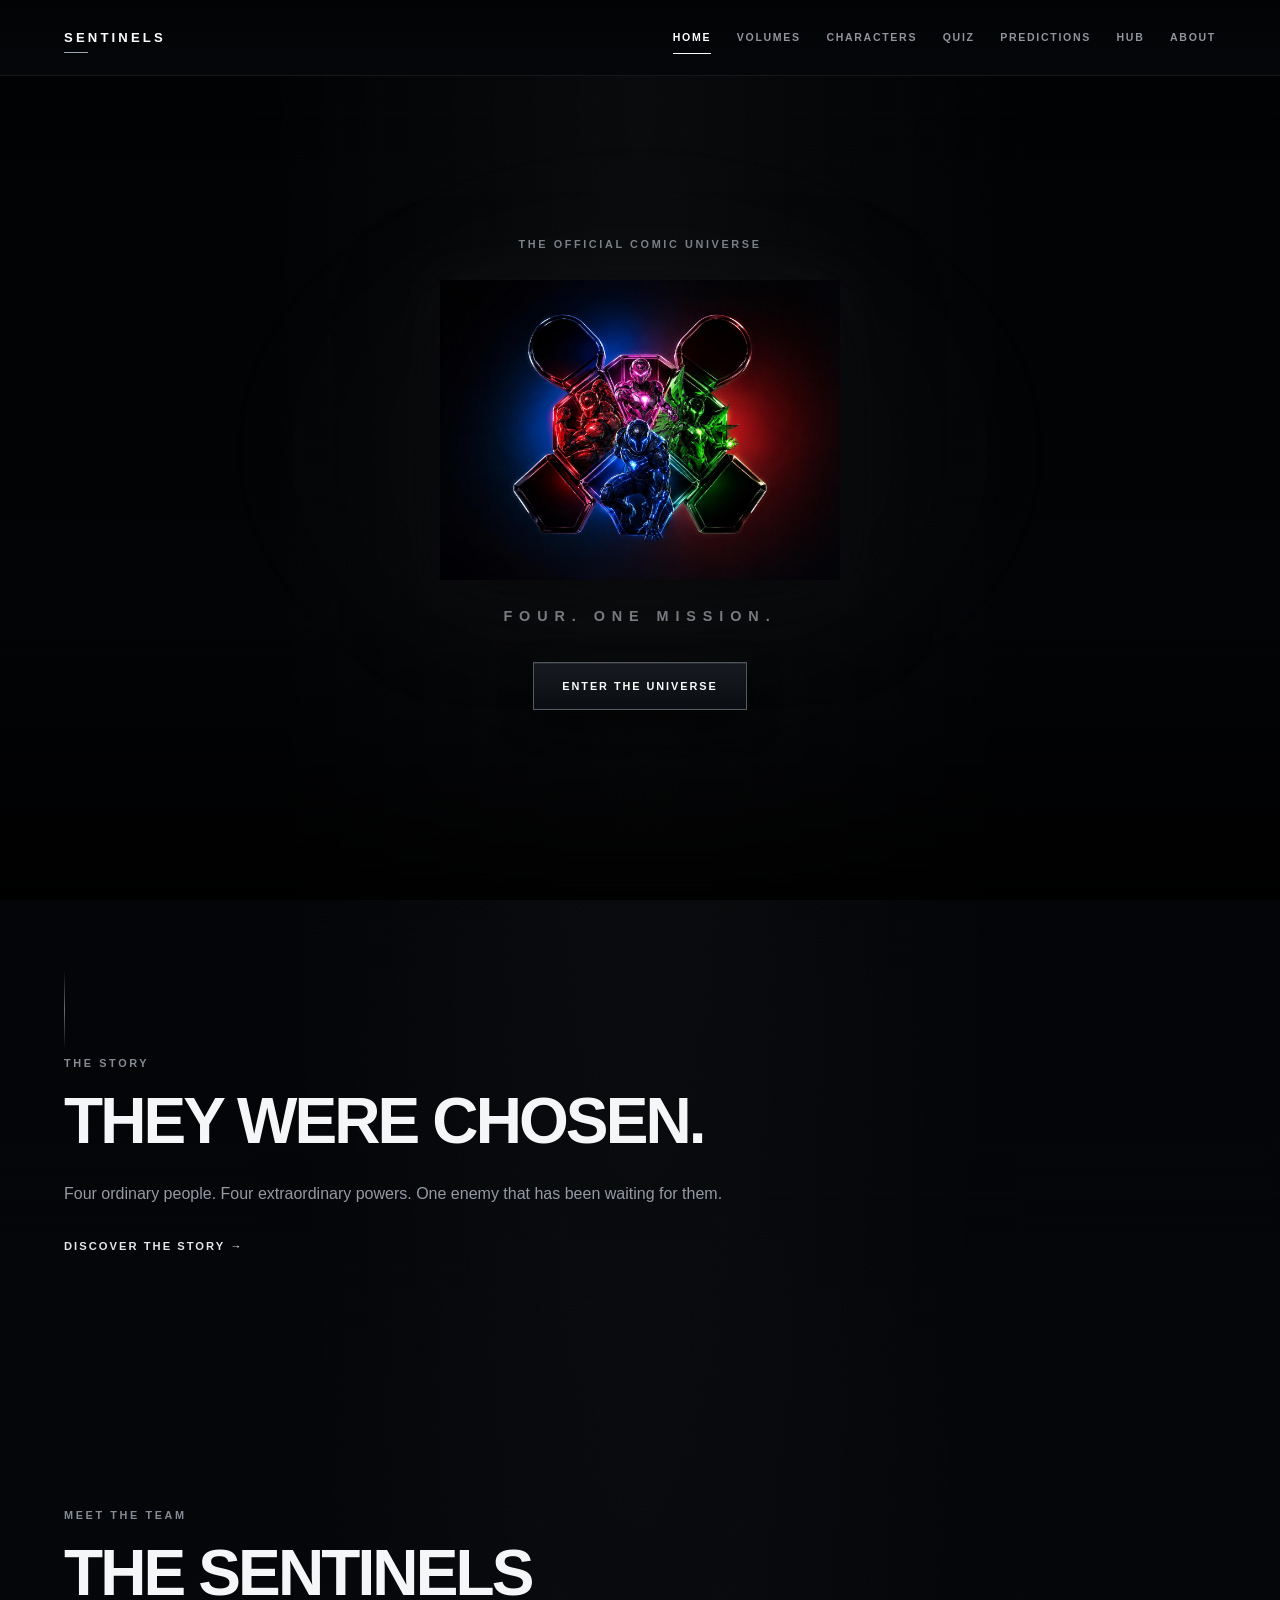
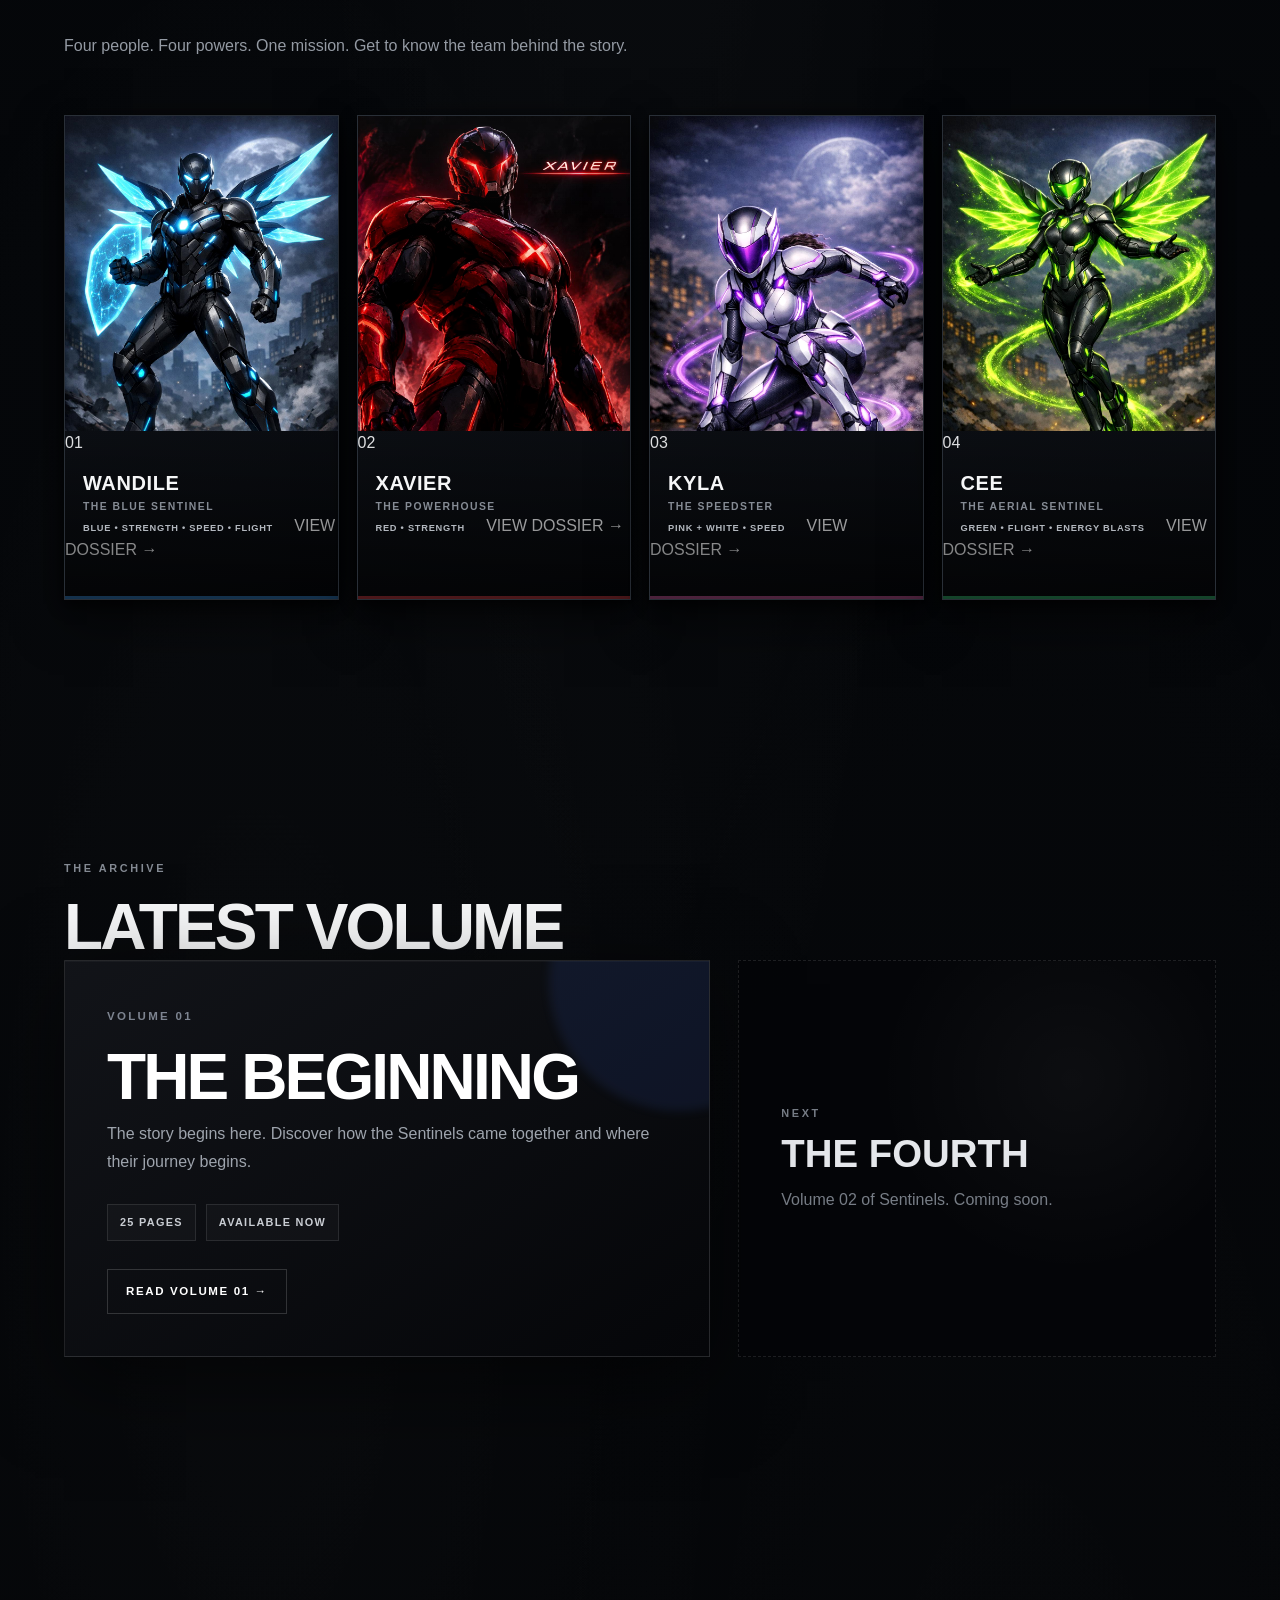
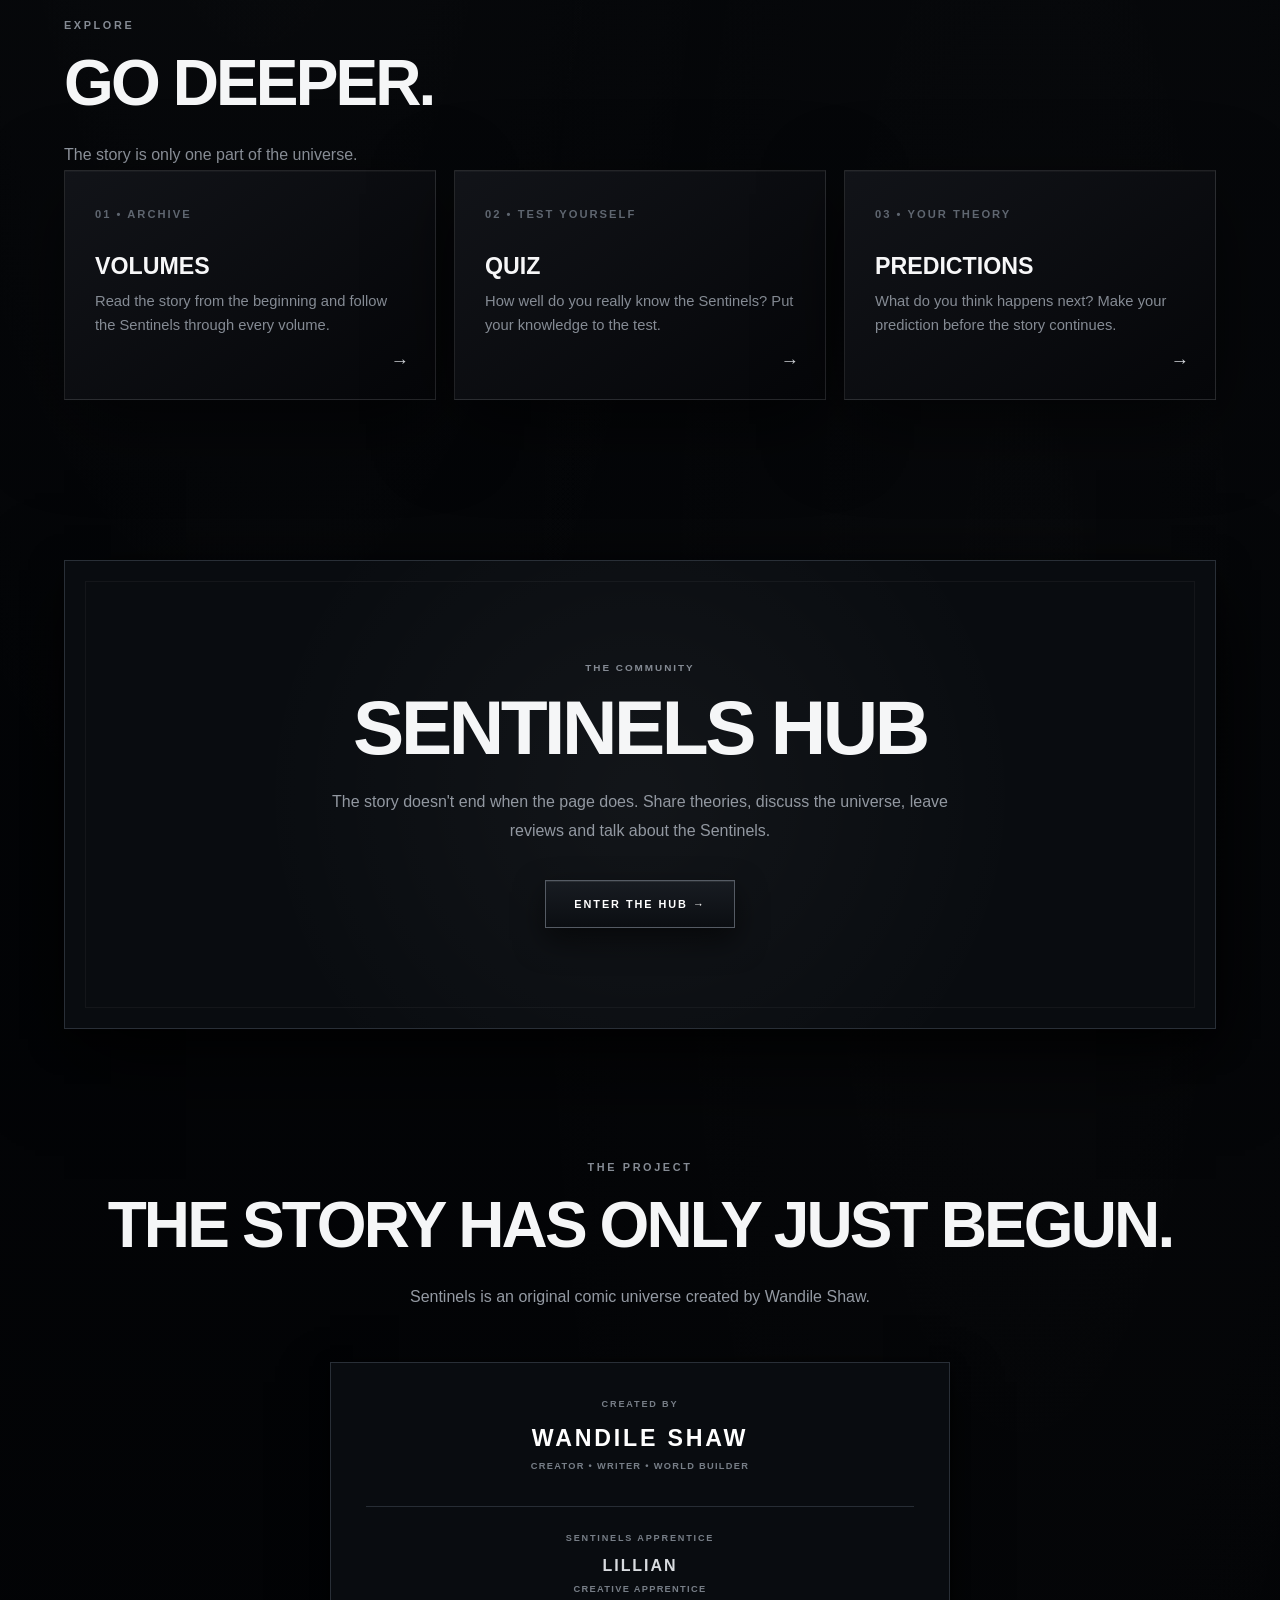
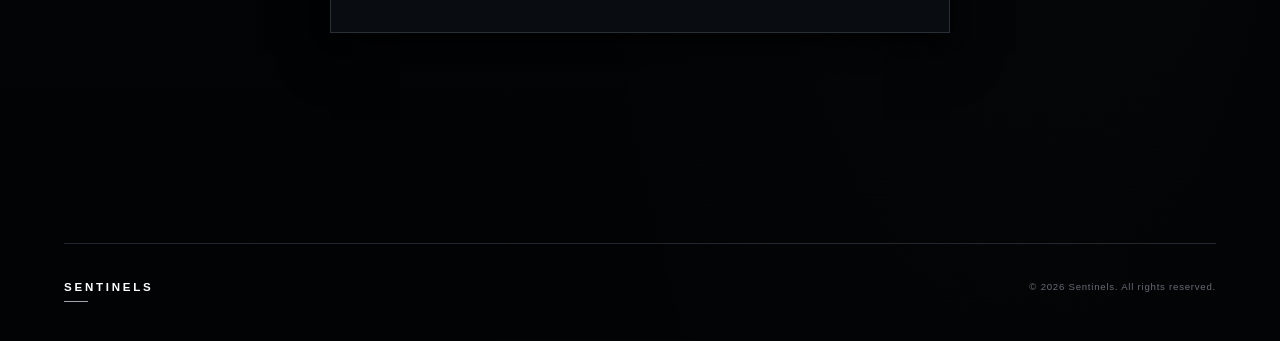
==== commit 46cc267c: "Update index.html" ====
--- a/index.html
+++ b/index.html
@@ -1,7 +1,7 @@
 <!DOCTYPE html>
 <html lang="en">
-
 <head>
+
     <meta charset="UTF-8">
 
     <meta
@@ -11,12 +11,12 @@
 
     <meta
         name="theme-color"
-        content="#06152d"
+        content="#000000"
     >
 
     <meta
         name="description"
-        content="SENTINELS — The official comic universe created by Wandile Shaw."
+        content="SENTINELS — an original comic universe."
     >
 
     <title>SENTINELS — The Official Comic Universe</title>
@@ -25,30 +25,517 @@
         rel="stylesheet"
         href="style.css"
     >
+
+    <!--
+        Small scene-specific animation layer.
+        The main visual system remains in style.css.
+    -->
+    <style>
+
+        /* =========================================================
+           SPACE SCENE POSITIONS
+           ========================================================= */
+
+        .space-background .satellite,
+        .space-background .asteroid,
+        .space-background .fire-asteroid,
+        .space-background .space-orb,
+        .space-background .space-ship {
+            pointer-events: none;
+            user-select: none;
+        }
+
+        /* =========================================================
+           EXTRA STARS
+           ========================================================= */
+
+        .extra-stars {
+            position: absolute;
+            inset: 0;
+            pointer-events: none;
+        }
+
+        .extra-star {
+            position: absolute;
+            width: 2px;
+            height: 2px;
+            border-radius: 50%;
+            background: rgba(255, 255, 255, 0.8);
+            box-shadow: 0 0 7px rgba(255, 255, 255, 0.45);
+            animation: starPulse 4s ease-in-out infinite;
+        }
+
+        @keyframes starPulse {
+
+            0%,
+            100% {
+                opacity: 0.25;
+                transform: scale(0.8);
+            }
+
+            50% {
+                opacity: 0.95;
+                transform: scale(1.25);
+            }
+
+        }
+
+        /* =========================================================
+           SPEEDING SHIPS
+           ========================================================= */
+
+        .space-ship {
+            animation: shipFly 12s linear infinite;
+        }
+
+        .ship-two {
+            animation-duration: 17s;
+            animation-delay: -8s;
+        }
+
+        .ship-three {
+            animation-duration: 21s;
+            animation-delay: -14s;
+        }
+
+        .ship-four {
+            animation-duration: 15s;
+            animation-delay: -4s;
+        }
+
+        @keyframes shipFly {
+
+            0% {
+                transform: translate3d(-120px, 80px, 0) rotate(-8deg);
+                opacity: 0;
+            }
+
+            8% {
+                opacity: 0.8;
+            }
+
+            45% {
+                opacity: 0.5;
+            }
+
+            92% {
+                opacity: 0.8;
+            }
+
+            100% {
+                transform: translate3d(125vw, -120px, 0) rotate(-8deg);
+                opacity: 0;
+            }
+
+        }
+
+        /* =========================================================
+           SECTION-SPECIFIC SUPPORT
+           ========================================================= */
+
+        .volume-feature {
+            display: grid;
+            grid-template-columns: minmax(0, 1.15fr) minmax(280px, 0.85fr);
+            gap: 28px;
+            align-items: stretch;
+        }
+
+        .volume-panel,
+        .explore-card {
+            background:
+                linear-gradient(
+                    145deg,
+                    rgba(18, 20, 25, 0.98),
+                    rgba(5, 6, 9, 0.98)
+                );
+            border: 1px solid rgba(255, 255, 255, 0.11);
+            box-shadow:
+                0 24px 80px rgba(0, 0, 0, 0.55),
+                inset 0 1px 0 rgba(255, 255, 255, 0.035);
+        }
+
+        .volume-panel {
+            padding: 42px;
+            min-height: 320px;
+            display: flex;
+            flex-direction: column;
+            justify-content: space-between;
+            position: relative;
+            overflow: hidden;
+        }
+
+        .volume-panel::before {
+            content: "";
+            position: absolute;
+            width: 260px;
+            height: 260px;
+            right: -100px;
+            top: -110px;
+            border-radius: 50%;
+            background: rgba(67, 118, 255, 0.1);
+            filter: blur(5px);
+        }
+
+        .volume-number {
+            position: relative;
+            color: #7d8490;
+            font-size: 0.72rem;
+            letter-spacing: 0.2em;
+            font-weight: 700;
+        }
+
+        .volume-panel h3 {
+            position: relative;
+            margin: 18px 0 10px;
+            font-size: clamp(2.2rem, 5vw, 4.6rem);
+            letter-spacing: -0.045em;
+            color: #fff;
+        }
+
+        .volume-panel p {
+            position: relative;
+            max-width: 600px;
+            color: #9ea4ad;
+            line-height: 1.75;
+        }
+
+        .volume-meta {
+            position: relative;
+            display: flex;
+            flex-wrap: wrap;
+            gap: 10px;
+            margin-top: 28px;
+        }
+
+        .volume-meta span {
+            border: 1px solid rgba(255, 255, 255, 0.1);
+            background: rgba(255, 255, 255, 0.025);
+            padding: 9px 12px;
+            color: #c9cdd3;
+            font-size: 0.68rem;
+            letter-spacing: 0.12em;
+            font-weight: 700;
+        }
+
+        .volume-link {
+            position: relative;
+            display: inline-flex;
+            align-items: center;
+            justify-content: center;
+            width: fit-content;
+            margin-top: 28px;
+            padding: 13px 18px;
+            border: 1px solid rgba(255, 255, 255, 0.16);
+            color: #fff;
+            text-decoration: none;
+            font-size: 0.72rem;
+            letter-spacing: 0.14em;
+            font-weight: 800;
+            transition:
+                background 180ms ease,
+                border-color 180ms ease,
+                transform 180ms ease;
+        }
+
+        .volume-link:hover {
+            background: rgba(255, 255, 255, 0.07);
+            border-color: rgba(255, 255, 255, 0.3);
+            transform: translateY(-2px);
+        }
+
+        .volume-coming-soon {
+            min-height: 320px;
+            padding: 42px;
+            border: 1px dashed rgba(255, 255, 255, 0.1);
+            display: flex;
+            flex-direction: column;
+            justify-content: center;
+            background:
+                radial-gradient(
+                    circle at 70% 30%,
+                    rgba(255, 255, 255, 0.035),
+                    transparent 45%
+                ),
+                rgba(4, 5, 8, 0.82);
+        }
+
+        .volume-coming-soon .eyebrow {
+            margin-bottom: 12px;
+        }
+
+        .volume-coming-soon h3 {
+            color: #e5e7eb;
+            font-size: clamp(1.7rem, 3vw, 2.7rem);
+            margin-bottom: 12px;
+        }
+
+        .volume-coming-soon p {
+            color: #777d86;
+            line-height: 1.7;
+        }
+
+        /* =========================================================
+           EXPLORE CARDS
+           ========================================================= */
+
+        .explore-grid {
+            display: grid;
+            grid-template-columns: repeat(3, minmax(0, 1fr));
+            gap: 18px;
+        }
+
+        .explore-card {
+            display: block;
+            padding: 30px;
+            min-height: 230px;
+            text-decoration: none;
+            position: relative;
+            overflow: hidden;
+            transition:
+                transform 220ms ease,
+                border-color 220ms ease,
+                box-shadow 220ms ease;
+        }
+
+        .explore-card:hover {
+            transform: translateY(-5px);
+            border-color: rgba(255, 255, 255, 0.23);
+            box-shadow:
+                0 30px 90px rgba(0, 0, 0, 0.65),
+                inset 0 1px 0 rgba(255, 255, 255, 0.04);
+        }
+
+        .explore-card-number {
+            color: #5f6670;
+            font-size: 0.7rem;
+            letter-spacing: 0.18em;
+            font-weight: 800;
+        }
+
+        .explore-card h3 {
+            color: #f7f7f8;
+            font-size: 1.45rem;
+            margin: 30px 0 10px;
+        }
+
+        .explore-card p {
+            color: #858b94;
+            line-height: 1.65;
+            font-size: 0.92rem;
+        }
+
+        .explore-arrow {
+            position: absolute;
+            right: 26px;
+            bottom: 24px;
+            color: #d4d7dc;
+            font-size: 1.15rem;
+        }
+
+        /* =========================================================
+           MOBILE
+           ========================================================= */
+
+        @media (max-width: 850px) {
+
+            .volume-feature {
+                grid-template-columns: 1fr;
+            }
+
+            .explore-grid {
+                grid-template-columns: 1fr;
+            }
+
+        }
+
+        @media (max-width: 600px) {
+
+            .volume-panel,
+            .volume-coming-soon {
+                padding: 28px;
+                min-height: 280px;
+            }
+
+            .explore-card {
+                min-height: 190px;
+                padding: 24px;
+            }
+
+        }
+
+    </style>
+
 </head>
 
-
 <body>
 
-    <!-- =====================================================
-         SPACE BACKGROUND
-    ====================================================== -->
+    <!-- =========================================================
+         DEEP SPACE ENVIRONMENT
+         ========================================================= -->
 
     <div
         class="space-background"
         aria-hidden="true"
     >
-        <div class="asteroid blue one"></div>
-        <div class="asteroid red two"></div>
-        <div class="asteroid green three"></div>
-        <div class="asteroid white four"></div>
-        <div class="asteroid pink five"></div>
+
+        <!-- Star field -->
+        <div class="extra-stars">
+
+            <span class="extra-star" style="top: 8%; left: 7%; animation-delay: -1s;"></span>
+            <span class="extra-star" style="top: 14%; left: 19%; animation-delay: -3s;"></span>
+            <span class="extra-star" style="top: 6%; left: 34%; animation-delay: -2s;"></span>
+            <span class="extra-star" style="top: 23%; left: 48%; animation-delay: -4s;"></span>
+            <span class="extra-star" style="top: 11%; left: 63%; animation-delay: -1.5s;"></span>
+            <span class="extra-star" style="top: 18%; left: 82%; animation-delay: -3.5s;"></span>
+            <span class="extra-star" style="top: 31%; left: 91%; animation-delay: -2.5s;"></span>
+
+            <span class="extra-star" style="top: 38%; left: 5%; animation-delay: -3s;"></span>
+            <span class="extra-star" style="top: 45%; left: 17%; animation-delay: -1s;"></span>
+            <span class="extra-star" style="top: 40%; left: 37%; animation-delay: -2s;"></span>
+            <span class="extra-star" style="top: 53%; left: 56%; animation-delay: -3.5s;"></span>
+            <span class="extra-star" style="top: 43%; left: 73%; animation-delay: -1.5s;"></span>
+            <span class="extra-star" style="top: 57%; left: 94%; animation-delay: -4s;"></span>
+
+            <span class="extra-star" style="top: 67%; left: 9%; animation-delay: -2s;"></span>
+            <span class="extra-star" style="top: 74%; left: 26%; animation-delay: -3s;"></span>
+            <span class="extra-star" style="top: 65%; left: 44%; animation-delay: -1s;"></span>
+            <span class="extra-star" style="top: 78%; left: 62%; animation-delay: -3.5s;"></span>
+            <span class="extra-star" style="top: 70%; left: 79%; animation-delay: -2.5s;"></span>
+            <span class="extra-star" style="top: 87%; left: 93%; animation-delay: -4s;"></span>
+
+            <span class="extra-star" style="top: 92%; left: 14%; animation-delay: -1.5s;"></span>
+            <span class="extra-star" style="top: 84%; left: 38%; animation-delay: -2.5s;"></span>
+            <span class="extra-star" style="top: 94%; left: 57%; animation-delay: -3s;"></span>
+            <span class="extra-star" style="top: 88%; left: 76%; animation-delay: -1s;"></span>
+
+        </div>
+
+
+        <!-- Satellites -->
+
+        <div
+            class="satellite"
+            style="top: 13%; left: 8%; transform: rotate(-18deg) scale(0.85);"
+        ></div>
+
+        <div
+            class="satellite"
+            style="top: 35%; left: 88%; transform: rotate(24deg) scale(0.65);"
+        ></div>
+
+        <div
+            class="satellite"
+            style="top: 73%; left: 13%; transform: rotate(12deg) scale(0.55);"
+        ></div>
+
+        <div
+            class="satellite"
+            style="top: 82%; left: 84%; transform: rotate(-31deg) scale(0.75);"
+        ></div>
+
+
+        <!-- Regular asteroids -->
+
+        <div
+            class="asteroid blue one"
+            style="top: 21%; left: 24%; transform: scale(0.85);"
+        ></div>
+
+        <div
+            class="asteroid red two"
+            style="top: 48%; left: 7%; transform: scale(0.7);"
+        ></div>
+
+        <div
+            class="asteroid green three"
+            style="top: 68%; left: 89%; transform: scale(0.65);"
+        ></div>
+
+        <div
+            class="asteroid white four"
+            style="top: 78%; left: 47%; transform: scale(0.55);"
+        ></div>
+
+        <div
+            class="asteroid pink five"
+            style="top: 28%; left: 79%; transform: scale(0.8);"
+        ></div>
+
+
+        <!-- Orange / fire-looking rocks -->
+
+        <div
+            class="fire-asteroid"
+            style="top: 18%; left: 55%; transform: rotate(18deg) scale(0.9);"
+        ></div>
+
+        <div
+            class="fire-asteroid"
+            style="top: 57%; left: 32%; transform: rotate(-24deg) scale(0.65);"
+        ></div>
+
+        <div
+            class="fire-asteroid"
+            style="top: 88%; left: 70%; transform: rotate(36deg) scale(0.75);"
+        ></div>
+
+
+        <!-- Coloured floating energy orbs -->
+
+        <div
+            class="space-orb blue"
+            style="top: 27%; left: 15%;"
+        ></div>
+
+        <div
+            class="space-orb pink"
+            style="top: 41%; left: 81%; animation-delay: -2s;"
+        ></div>
+
+        <div
+            class="space-orb red"
+            style="top: 63%; left: 18%; animation-delay: -4s;"
+        ></div>
+
+        <div
+            class="space-orb green"
+            style="top: 76%; left: 76%; animation-delay: -1.5s;"
+        ></div>
+
+        <div
+            class="space-orb blue"
+            style="top: 91%; left: 31%; animation-delay: -3s;"
+        ></div>
+
+
+        <!-- Tiny ships -->
+
+        <div
+            class="space-ship ship-one"
+            style="top: 22%; left: -5%;"
+        ></div>
+
+        <div
+            class="space-ship ship-two"
+            style="top: 47%; left: 20%;"
+        ></div>
+
+        <div
+            class="space-ship ship-three"
+            style="top: 69%; left: 52%;"
+        ></div>
+
+        <div
+            class="space-ship ship-four"
+            style="top: 84%; left: 5%;"
+        ></div>
+
     </div>
 
 
-    <!-- =====================================================
+    <!-- =========================================================
          HEADER
-    ====================================================== -->
+         ========================================================= -->
 
     <header class="site-header">
 
@@ -57,32 +544,25 @@
             class="brand"
             aria-label="Sentinels Home"
         >
-            <span class="brand-main">
-                SENTINELS
-            </span>
-
-            <span class="brand-sub">
-                OFFICIAL UNIVERSE
-            </span>
+            SENTINELS
         </a>
 
-
         <button
+            id="menuToggle"
             class="menu-toggle"
-            id="menuToggle"
             type="button"
             aria-label="Open navigation"
             aria-expanded="false"
+            aria-controls="mainNav"
         >
             <span></span>
             <span></span>
             <span></span>
         </button>
 
-
         <nav
+            id="mainNav"
             class="main-nav"
-            id="mainNav"
             aria-label="Main navigation"
         >
 
@@ -124,19 +604,20 @@
 
     <main>
 
-
-        <!-- =================================================
+        <!-- =====================================================
              HERO
-        ================================================== -->
-
-        <section class="hero-section">
+             ===================================================== -->
+
+        <section
+            id="home"
+            class="hero-section"
+        >
 
             <div class="hero-content">
 
                 <p class="eyebrow">
                     THE OFFICIAL COMIC UNIVERSE
                 </p>
-
 
                 <img
                     src="Logo final.jpeg"
@@ -144,222 +625,109 @@
                     class="hero-logo"
                 >
 
-
-                <p class="hero-description">
-                    FOUR ORDINARY PEOPLE.
-                    <br>
-                    ONE EXTRAORDINARY MISSION.
+                <p class="tagline">
+                    FOUR. ONE MISSION.
                 </p>
 
-
-                <div class="hero-actions">
-
-                    <a
-                        href="archive.html"
-                        class="universe-button"
-                    >
-                        ENTER THE UNIVERSE
-                    </a>
-
-                    <a
-                        href="#sentinels"
-                        class="text-link"
-                    >
-                        MEET THE SENTINELS ↓
-                    </a>
-
-                </div>
-
-
-                <div class="hero-bottom-line">
-
-                    <span>
-                        04 SENTINELS
-                    </span>
-
-                    <span>
-                        01 ENEMY
-                    </span>
-
-                    <span>
-                        ANOTHER STORY BEGINS
-                    </span>
-
-                </div>
+                <a
+                    href="archive.html"
+                    class="universe-button"
+                >
+                    ENTER THE UNIVERSE
+                </a>
 
             </div>
 
         </section>
 
 
-
-        <!-- =================================================
+        <!-- =====================================================
              STORY
-        ================================================== -->
-
-        <section class="section story">
-
-            <div class="section-heading">
-
-                <p class="eyebrow">
-                    THE STORY
-                </p>
-
-                <h2>
-                    THEY WERE CHOSEN.
-                </h2>
-
-            </div>
-
-
-            <div class="story-grid">
-
-                <div class="story-copy">
-
-                    <p>
-                        Four ordinary people.
-                        Four extraordinary powers.
-                        One enemy that has been waiting for them.
-                    </p>
-
-                    <p>
-                        The Sentinels are only beginning to
-                        discover what they have become — and
-                        why they were chosen.
-                    </p>
-
-                    <a
-                        href="archive.html"
-                        class="text-link"
-                    >
-                        DISCOVER THE STORY →
-                    </a>
-
-                </div>
-
-
-                <div class="story-panel">
-
-                    <div class="intel-line">
-                        <span>
-                            CLASSIFICATION
-                        </span>
-
-                        <strong>
-                            SENTINEL
-                        </strong>
-                    </div>
-
-
-                    <div class="intel-line">
-                        <span>
-                            ACTIVE MEMBERS
-                        </span>
-
-                        <strong>
-                            04
-                        </strong>
-                    </div>
-
-
-                    <div class="intel-line">
-                        <span>
-                            CURRENT THREAT
-                        </span>
-
-                        <strong>
-                            VORAX
-                        </strong>
-                    </div>
-
-
-                    <div class="intel-line">
-                        <span>
-                            STATUS
-                        </span>
-
-                        <strong>
-                            ACTIVE
-                        </strong>
-                    </div>
-
-                </div>
-
-            </div>
+             ===================================================== -->
+
+        <section
+            id="story"
+            class="section story"
+        >
+
+            <p class="eyebrow">
+                THE STORY
+            </p>
+
+            <h2>
+                THEY WERE CHOSEN.
+            </h2>
+
+            <p>
+                Four ordinary people. Four extraordinary powers.
+                One enemy that has been waiting for them.
+            </p>
+
+            <a
+                href="archive.html"
+                class="text-link"
+            >
+                DISCOVER THE STORY →
+            </a>
 
         </section>
 
 
-
-        <!-- =================================================
+        <!-- =====================================================
              THE SENTINELS
-        ================================================== -->
+             ===================================================== -->
 
         <section
+            id="sentinels"
             class="section"
-            id="sentinels"
         >
 
-            <div class="section-heading">
-
-                <p class="eyebrow">
-                    MEET THE SENTINELS
-                </p>
-
-                <h2>
-                    FOUR. ONE MISSION.
-                </h2>
-
-                <p>
-                    Get to know the people behind the powers.
-                </p>
-
-            </div>
+            <p class="eyebrow">
+                MEET THE TEAM
+            </p>
+
+            <h2>
+                THE SENTINELS
+            </h2>
+
+            <p class="section-intro">
+                Four people. Four powers. One mission.
+                Get to know the team behind the story.
+            </p>
 
 
             <div class="sentinel-grid">
 
-
-                <!-- =========================================
-                     WANDILE
-                ========================================== -->
+                <!-- WANDILE -->
 
                 <article
-                    class="sentinel-card sentinel-blue"
-                    data-character="wandile"
+                    class="sentinel-card wandile"
                     tabindex="0"
                     role="button"
-                    aria-label="Open Wandile dossier"
+                    aria-label="Open Wandile's Sentinel dossier"
+                    data-character="wandile"
+                    data-name="WANDILE"
+                    data-role="THE BLUE SENTINEL"
+                    data-colour="BLUE"
+                    data-abilities="STRENGTH • SPEED • FLIGHT"
+                    data-description="The blue Sentinel. Wandile begins with immense strength and later develops speed and flight, with retractable wings and a retractable shield."
+                    data-image="Wandile character art.jpeg"
                 >
 
-                    <div class="card-top">
-
-                        <span class="card-number">
-                            01
-                        </span>
-
-                        <span class="card-status">
-                            ACTIVE
-                        </span>
-
-                    </div>
-
-
-                    <div class="character-image-wrap">
+                    <div class="sentinel-card-image-wrap">
 
                         <img
                             src="Wandile character art.jpeg"
                             alt="Wandile"
-                            class="character-image"
+                            class="sentinel-card-image character-image"
                         >
 
                     </div>
 
-
-                    <div class="character-info">
-
-                        <span class="character-colour">
-                            BLUE SENTINEL
+                    <div class="sentinel-card-content">
+
+                        <span class="sentinel-number">
+                            01
                         </span>
 
                         <h3>
@@ -367,11 +735,15 @@
                         </h3>
 
                         <p>
-                            STRENGTH • SPEED • FLIGHT
+                            THE BLUE SENTINEL
                         </p>
 
-                        <span class="view-dossier">
-                            OPEN DOSSIER →
+                        <small>
+                            BLUE • STRENGTH • SPEED • FLIGHT
+                        </small>
+
+                        <span class="card-action">
+                            VIEW DOSSIER →
                         </span>
 
                     </div>
@@ -379,47 +751,36 @@
                 </article>
 
 
-
-                <!-- =========================================
-                     XAVIER
-                ========================================== -->
+                <!-- XAVIER -->
 
                 <article
-                    class="sentinel-card sentinel-red"
-                    data-character="xavier"
+                    class="sentinel-card xavier"
                     tabindex="0"
                     role="button"
-                    aria-label="Open Xavier dossier"
+                    aria-label="Open Xavier's Sentinel dossier"
+                    data-character="xavier"
+                    data-name="XAVIER"
+                    data-role="THE POWERHOUSE"
+                    data-colour="RED"
+                    data-abilities="STRENGTH"
+                    data-description="The red Sentinel and the team's powerhouse, Xavier possesses immense strength."
+                    data-image="Xavier character art final.jpeg"
                 >
 
-                    <div class="card-top">
-
-                        <span class="card-number">
-                            02
-                        </span>
-
-                        <span class="card-status">
-                            ACTIVE
-                        </span>
-
-                    </div>
-
-
-                    <div class="character-image-wrap">
+                    <div class="sentinel-card-image-wrap">
 
                         <img
                             src="Xavier character art final.jpeg"
                             alt="Xavier"
-                            class="character-image"
+                            class="sentinel-card-image character-image"
                         >
 
                     </div>
 
-
-                    <div class="character-info">
-
-                        <span class="character-colour">
-                            RED SENTINEL
+                    <div class="sentinel-card-content">
+
+                        <span class="sentinel-number">
+                            02
                         </span>
 
                         <h3>
@@ -427,11 +788,15 @@
                         </h3>
 
                         <p>
-                            STRENGTH • POWER
+                            THE POWERHOUSE
                         </p>
 
-                        <span class="view-dossier">
-                            OPEN DOSSIER →
+                        <small>
+                            RED • STRENGTH
+                        </small>
+
+                        <span class="card-action">
+                            VIEW DOSSIER →
                         </span>
 
                     </div>
@@ -439,47 +804,36 @@
                 </article>
 
 
-
-                <!-- =========================================
-                     KYLA
-                ========================================== -->
+                <!-- KYLA -->
 
                 <article
-                    class="sentinel-card sentinel-pink"
-                    data-character="kyla"
+                    class="sentinel-card kyla"
                     tabindex="0"
                     role="button"
-                    aria-label="Open Kyla dossier"
+                    aria-label="Open Kyla's Sentinel dossier"
+                    data-character="kyla"
+                    data-name="KYLA"
+                    data-role="THE SPEEDSTER"
+                    data-colour="PINK + WHITE"
+                    data-abilities="SPEED"
+                    data-description="The pink and white Sentinel. Kyla's defining ability is extraordinary speed."
+                    data-image="Kyla character art final 1.jpeg"
                 >
 
-                    <div class="card-top">
-
-                        <span class="card-number">
-                            03
-                        </span>
-
-                        <span class="card-status">
-                            ACTIVE
-                        </span>
-
-                    </div>
-
-
-                    <div class="character-image-wrap">
+                    <div class="sentinel-card-image-wrap">
 
                         <img
                             src="Kyla character art final 1.jpeg"
                             alt="Kyla"
-                            class="character-image"
+                            class="sentinel-card-image character-image"
                         >
 
                     </div>
 
-
-                    <div class="character-info">
-
-                        <span class="character-colour">
-                            PINK + WHITE SENTINEL
+                    <div class="sentinel-card-content">
+
+                        <span class="sentinel-number">
+                            03
                         </span>
 
                         <h3>
@@ -487,11 +841,15 @@
                         </h3>
 
                         <p>
-                            SPEED
+                            THE SPEEDSTER
                         </p>
 
-                        <span class="view-dossier">
-                            OPEN DOSSIER →
+                        <small>
+                            PINK + WHITE • SPEED
+                        </small>
+
+                        <span class="card-action">
+                            VIEW DOSSIER →
                         </span>
 
                     </div>
@@ -499,47 +857,36 @@
                 </article>
 
 
-
-                <!-- =========================================
-                     CEE
-                ========================================== -->
+                <!-- CEE -->
 
                 <article
-                    class="sentinel-card sentinel-green"
-                    data-character="cee"
+                    class="sentinel-card cee"
                     tabindex="0"
                     role="button"
-                    aria-label="Open Cee dossier"
+                    aria-label="Open Cee's Sentinel dossier"
+                    data-character="cee"
+                    data-name="CEE"
+                    data-role="THE AERIAL SENTINEL"
+                    data-colour="GREEN"
+                    data-abilities="FLIGHT • ENERGY BLASTS"
+                    data-description="The green Sentinel. Cee can fly using retractable wings and project energy blasts from her hands, both on the ground and while airborne."
+                    data-image="Cee character art.jpeg"
                 >
 
-                    <div class="card-top">
-
-                        <span class="card-number">
-                            04
-                        </span>
-
-                        <span class="card-status">
-                            ACTIVE
-                        </span>
-
-                    </div>
-
-
-                    <div class="character-image-wrap">
+                    <div class="sentinel-card-image-wrap">
 
                         <img
                             src="Cee character art.jpeg"
                             alt="Cee"
-                            class="character-image"
+                            class="sentinel-card-image character-image"
                         >
 
                     </div>
 
-
-                    <div class="character-info">
-
-                        <span class="character-colour">
-                            GREEN SENTINEL
+                    <div class="sentinel-card-content">
+
+                        <span class="sentinel-number">
+                            04
                         </span>
 
                         <h3>
@@ -547,11 +894,15 @@
                         </h3>
 
                         <p>
-                            FLIGHT • ENERGY BLASTS
+                            THE AERIAL SENTINEL
                         </p>
 
-                        <span class="view-dossier">
-                            OPEN DOSSIER →
+                        <small>
+                            GREEN • FLIGHT • ENERGY BLASTS
+                        </small>
+
+                        <span class="card-action">
+                            VIEW DOSSIER →
                         </span>
 
                     </div>
@@ -560,114 +911,123 @@
 
             </div>
 
-
-            <div class="section-footer-link">
-
-                <a
-                    href="sentinels.html"
-                    class="text-link"
-                >
-                    VIEW PERSONNEL DATABASE →
-                </a>
-
-            </div>
-
         </section>
 
 
-
-        <!-- =================================================
+        <!-- =====================================================
              LATEST VOLUME
-        ================================================== -->
-
-        <section class="section latest-volume">
-
-            <div class="section-heading">
-
-                <p class="eyebrow">
-                    THE ARCHIVE
-                </p>
-
-                <h2>
-                    LATEST VOLUME
-                </h2>
-
-            </div>
-
+             ===================================================== -->
+
+        <section
+            id="latest"
+            class="section"
+        >
+
+            <p class="eyebrow">
+                THE ARCHIVE
+            </p>
+
+            <h2>
+                LATEST VOLUME
+            </h2>
 
             <div class="volume-feature">
 
-                <div class="volume-number">
-                    VOL.
-                    <strong>
-                        01
-                    </strong>
-                </div>
-
-
-                <div class="volume-info">
-
-                    <span class="volume-status">
-                        COMPLETE • 25 PAGES
-                    </span>
-
-                    <h3>
-                        THE BEGINNING
-                    </h3>
-
-                    <p>
-                        Four people. Four powers.
-                        The beginning of the Sentinels.
-                    </p>
+                <article class="volume-panel">
+
+                    <div>
+
+                        <span class="volume-number">
+                            VOLUME 01
+                        </span>
+
+                        <h3>
+                            THE BEGINNING
+                        </h3>
+
+                        <p>
+                            The story begins here. Discover how the
+                            Sentinels came together and where their
+                            journey begins.
+                        </p>
+
+                        <div class="volume-meta">
+
+                            <span>
+                                25 PAGES
+                            </span>
+
+                            <span>
+                                AVAILABLE NOW
+                            </span>
+
+                        </div>
+
+                    </div>
 
                     <a
                         href="reader.html?volume=1"
-                        class="universe-button"
+                        class="volume-link"
                     >
-                        READ VOLUME 01
+                        READ VOLUME 01 →
                     </a>
 
-                </div>
+                </article>
+
+
+                <article class="volume-coming-soon">
+
+                    <p class="eyebrow">
+                        NEXT
+                    </p>
+
+                    <h3>
+                        THE FOURTH
+                    </h3>
+
+                    <p>
+                        Volume 02 of Sentinels.
+                        Coming soon.
+                    </p>
+
+                </article>
 
             </div>
 
         </section>
 
 
-
-        <!-- =================================================
+        <!-- =====================================================
              EXPLORE
-        ================================================== -->
-
-        <section class="section explore">
-
-            <div class="section-heading">
-
-                <p class="eyebrow">
-                    EXPLORE
-                </p>
-
-                <h2>
-                    GO DEEPER.
-                </h2>
-
-            </div>
+             ===================================================== -->
+
+        <section
+            id="explore"
+            class="section"
+        >
+
+            <p class="eyebrow">
+                EXPLORE
+            </p>
+
+            <h2>
+                GO DEEPER.
+            </h2>
+
+            <p class="section-intro">
+                The story is only one part of the universe.
+            </p>
 
 
             <div class="explore-grid">
-
 
                 <a
                     href="archive.html"
                     class="explore-card"
                 >
 
-                    <span class="explore-number">
-                        01
-                    </span>
-
-                    <span class="explore-label">
-                        THE ARCHIVE
+                    <span class="explore-card-number">
+                        01 • ARCHIVE
                     </span>
 
                     <h3>
@@ -675,8 +1035,8 @@
                     </h3>
 
                     <p>
-                        Read the story and follow the
-                        Sentinels through every volume.
+                        Read the story from the beginning
+                        and follow the Sentinels through every volume.
                     </p>
 
                     <span class="explore-arrow">
@@ -684,7 +1044,6 @@
                     </span>
 
                 </a>
-
 
 
                 <a
@@ -692,12 +1051,8 @@
                     class="explore-card"
                 >
 
-                    <span class="explore-number">
-                        02
-                    </span>
-
-                    <span class="explore-label">
-                        TEST YOURSELF
+                    <span class="explore-card-number">
+                        02 • TEST YOURSELF
                     </span>
 
                     <h3>
@@ -705,8 +1060,8 @@
                     </h3>
 
                     <p>
-                        How well do you really know
-                        the Sentinels?
+                        How well do you really know the Sentinels?
+                        Put your knowledge to the test.
                     </p>
 
                     <span class="explore-arrow">
@@ -714,7 +1069,6 @@
                     </span>
 
                 </a>
-
 
 
                 <a
@@ -722,12 +1076,8 @@
                     class="explore-card"
                 >
 
-                    <span class="explore-number">
-                        03
-                    </span>
-
-                    <span class="explore-label">
-                        WHAT COMES NEXT?
+                    <span class="explore-card-number">
+                        03 • YOUR THEORY
                     </span>
 
                     <h3>
@@ -735,8 +1085,8 @@
                     </h3>
 
                     <p>
-                        Make your prediction about
-                        what happens next.
+                        What do you think happens next?
+                        Make your prediction before the story continues.
                     </p>
 
                     <span class="explore-arrow">
@@ -750,12 +1100,14 @@
         </section>
 
 
-
-        <!-- =================================================
-             HUB
-        ================================================== -->
-
-        <section class="hub-preview">
+        <!-- =====================================================
+             SENTINELS HUB
+             ===================================================== -->
+
+        <section
+            id="hub"
+            class="hub-preview"
+        >
 
             <div class="hub-preview-label">
                 THE COMMUNITY
@@ -781,29 +1133,26 @@
         </section>
 
 
-
-        <!-- =================================================
+        <!-- =====================================================
              ABOUT
-        ================================================== -->
-
-        <section class="section about-preview">
-
-            <div class="section-heading">
-
-                <p class="eyebrow">
-                    THE PROJECT
-                </p>
-
-                <h2>
-                    THE STORY HAS ONLY JUST BEGUN.
-                </h2>
-
-            </div>
-
+             ===================================================== -->
+
+        <section
+            id="about"
+            class="section about"
+        >
+
+            <p class="eyebrow">
+                THE PROJECT
+            </p>
+
+            <h2>
+                THE STORY HAS ONLY JUST BEGUN.
+            </h2>
 
             <p>
-                Sentinels is an original comic universe
-                created by Wandile Shaw.
+                Sentinels is an original comic universe created
+                by Wandile Shaw.
             </p>
 
 
@@ -840,46 +1189,31 @@
 
             </div>
 
-
-            <a
-                href="about.html"
-                class="text-link"
-            >
-                ABOUT THE PROJECT →
-            </a>
-
         </section>
 
     </main>
 
 
-
-    <!-- =====================================================
-         DOSSIER OVERLAY
-    ====================================================== -->
+    <!-- =========================================================
+         CHARACTER DOSSIER
+         ========================================================= -->
 
     <div
+        id="dossierOverlay"
         class="dossier-overlay"
-        id="dossierOverlay"
         aria-hidden="true"
     >
 
         <div
-            class="dossier-backdrop"
-            id="dossierBackdrop"
-        ></div>
-
-
-        <div
-            class="dossier-panel"
+            class="dossier"
             role="dialog"
             aria-modal="true"
             aria-labelledby="dossierName"
         >
 
             <button
+                id="dossierClose"
                 class="dossier-close"
-                id="dossierClose"
                 type="button"
                 aria-label="Close character dossier"
             >
@@ -887,13 +1221,13 @@
             </button>
 
 
-            <div class="dossier-visual">
+            <div class="dossier-image-wrap">
 
                 <img
                     id="dossierImage"
+                    class="dossier-image"
                     src=""
                     alt=""
-                    class="dossier-image"
                 >
 
             </div>
@@ -902,55 +1236,60 @@
             <div class="dossier-content">
 
                 <span
-                    class="dossier-classification"
-                    id="dossierClassification"
+                    id="dossierNumber"
+                    class="dossier-number"
                 >
                     SENTINEL
                 </span>
 
+                <p
+                    id="dossierRole"
+                    class="dossier-role"
+                >
+                    SENTINEL
+                </p>
 
                 <h2 id="dossierName">
                     WANDILE
                 </h2>
 
-
-                <span
-                    class="dossier-role"
-                    id="dossierRole"
-                >
-                    FOURTH SENTINEL
-                </span>
-
-
-                <p
-                    class="dossier-description"
-                    id="dossierDescription"
-                >
-                    The fourth Sentinel.
-                </p>
-
-
-                <div class="dossier-abilities">
-
-                    <span class="dossier-abilities-label">
+                <div class="dossier-line"></div>
+
+                <div class="dossier-field">
+
+                    <span>
+                        COLOUR
+                    </span>
+
+                    <strong id="dossierColour">
+                        BLUE
+                    </strong>
+
+                </div>
+
+
+                <div class="dossier-field">
+
+                    <span>
                         ABILITIES
                     </span>
 
-                    <div id="dossierAbilities">
-                    </div>
+                    <strong id="dossierAbilities">
+                        STRENGTH • SPEED • FLIGHT
+                    </strong>
 
                 </div>
 
 
-                <div class="dossier-status">
+                <div class="dossier-description">
 
                     <span>
-                        STATUS
+                        PROFILE
                     </span>
 
-                    <strong>
-                        ACTIVE
-                    </strong>
+                    <p id="dossierDescription">
+                        Sentinel profile.
+                    </p>
 
                 </div>
 
@@ -961,10 +1300,9 @@
     </div>
 
 
-
-    <!-- =====================================================
+    <!-- =========================================================
          FOOTER
-    ====================================================== -->
+         ========================================================= -->
 
     <footer>
 
@@ -973,304 +1311,14 @@
         </div>
 
         <p>
-            © 2026 Sentinels. All rights reserved.
+            © <span id="currentYear">2026</span>
+            Sentinels. All rights reserved.
         </p>
 
     </footer>
 
 
-
-    <!-- =====================================================
-         DOSSIER DATA + HOME INTERACTION
-         Kept here so the Home page can work independently.
-    ====================================================== -->
-
-    <script>
-
-        const dossierData = {
-
-            wandile: {
-                name: "WANDILE",
-                classification: "BLUE SENTINEL",
-                role: "FOURTH SENTINEL",
-                image: "Wandile character art.jpeg",
-                description:
-                    "The fourth Sentinel, carrying immense strength while developing the speed and flight that come with his growing connection to the Sentinel power.",
-                abilities: [
-                    "Strength",
-                    "Speed",
-                    "Flight",
-                    "Retractable Wings",
-                    "Shield"
-                ]
-            },
-
-            xavier: {
-                name: "XAVIER",
-                classification: "RED SENTINEL",
-                role: "THE POWERHOUSE",
-                image: "Xavier character art final.jpeg",
-                description:
-                    "One of the original Sentinels and the team's powerhouse, built around raw strength and overwhelming physical power.",
-                abilities: [
-                    "Strength",
-                    "Power"
-                ]
-            },
-
-            kyla: {
-                name: "KYLA",
-                classification: "PINK + WHITE SENTINEL",
-                role: "THE SPEEDSTER",
-                image: "Kyla character art final 1.jpeg",
-                description:
-                    "The speedster of the team, capable of moving with incredible speed and precision.",
-                abilities: [
-                    "Speed"
-                ]
-            },
-
-            cee: {
-                name: "CEE",
-                classification: "GREEN SENTINEL",
-                role: "THE AERIAL SENTINEL",
-                image: "Cee character art.jpeg",
-                description:
-                    "The aerial Sentinel, taking to the sky with retractable wings while projecting powerful energy blasts from her hands.",
-                abilities: [
-                    "Flight",
-                    "Retractable Wings",
-                    "Hand Energy Blasts"
-                ]
-            }
-
-        };
-
-
-        const dossierOverlay =
-            document.getElementById("dossierOverlay");
-
-        const dossierBackdrop =
-            document.getElementById("dossierBackdrop");
-
-        const dossierClose =
-            document.getElementById("dossierClose");
-
-        const dossierImage =
-            document.getElementById("dossierImage");
-
-        const dossierName =
-            document.getElementById("dossierName");
-
-        const dossierClassification =
-            document.getElementById("dossierClassification");
-
-        const dossierRole =
-            document.getElementById("dossierRole");
-
-        const dossierDescription =
-            document.getElementById("dossierDescription");
-
-        const dossierAbilities =
-            document.getElementById("dossierAbilities");
-
-
-        let activeCard = null;
-
-
-        function openDossier(characterKey, card) {
-
-            const data =
-                dossierData[characterKey];
-
-            if (!data) {
-                return;
-            }
-
-
-            activeCard = card;
-
-
-            dossierImage.src = data.image;
-            dossierImage.alt = data.name;
-
-            dossierName.textContent =
-                data.name;
-
-            dossierClassification.textContent =
-                data.classification;
-
-            dossierRole.textContent =
-                data.role;
-
-            dossierDescription.textContent =
-                data.description;
-
-
-            dossierAbilities.innerHTML = "";
-
-            data.abilities.forEach(function (ability) {
-
-                const item =
-                    document.createElement("span");
-
-                item.textContent =
-                    ability;
-
-                dossierAbilities.appendChild(item);
-
-            });
-
-
-            /*
-             * Give the selected card a short cinematic
-             * transformation before the dossier appears.
-             */
-
-            if (card) {
-
-                card.classList.add(
-                    "dossier-opening"
-                );
-
-            }
-
-
-            document.body.classList.add(
-                "dossier-is-opening"
-            );
-
-
-            window.setTimeout(function () {
-
-                dossierOverlay.classList.add("open");
-
-                dossierOverlay.setAttribute(
-                    "aria-hidden",
-                    "false"
-                );
-
-                document.body.classList.add(
-                    "dossier-open"
-                );
-
-                dossierClose.focus();
-
-            }, 420);
-
-        }
-
-
-        function closeDossier() {
-
-            dossierOverlay.classList.remove(
-                "open"
-            );
-
-            dossierOverlay.setAttribute(
-                "aria-hidden",
-                "true"
-            );
-
-            document.body.classList.remove(
-                "dossier-open"
-            );
-
-
-            window.setTimeout(function () {
-
-                document.body.classList.remove(
-                    "dossier-is-opening"
-                );
-
-
-                if (activeCard) {
-
-                    activeCard.classList.remove(
-                        "dossier-opening"
-                    );
-
-                }
-
-            }, 420);
-
-        }
-
-
-        document
-            .querySelectorAll(".sentinel-card")
-            .forEach(function (card) {
-
-                card.addEventListener(
-                    "click",
-                    function () {
-
-                        openDossier(
-                            card.dataset.character,
-                            card
-                        );
-
-                    }
-                );
-
-
-                card.addEventListener(
-                    "keydown",
-                    function (event) {
-
-                        if (
-                            event.key === "Enter" ||
-                            event.key === " "
-                        ) {
-
-                            event.preventDefault();
-
-                            openDossier(
-                                card.dataset.character,
-                                card
-                            );
-
-                        }
-
-                    }
-                );
-
-            });
-
-
-        dossierClose.addEventListener(
-            "click",
-            closeDossier
-        );
-
-
-        dossierBackdrop.addEventListener(
-            "click",
-            closeDossier
-        );
-
-
-        document.addEventListener(
-            "keydown",
-            function (event) {
-
-                if (
-                    event.key === "Escape" &&
-                    dossierOverlay.classList.contains("open")
-                ) {
-
-                    closeDossier();
-
-                }
-
-            }
-        );
-
-    </script>
-
-
     <script src="script.js"></script>
 
 </body>
-
 </html>
--- a/style.css
+++ b/style.css
@@ -1,5 +1,3 @@
-Styles
-
 /* =========================================================
    SENTINELS — STYLE.CSS
    Black Space / 3D Cinematic Edition
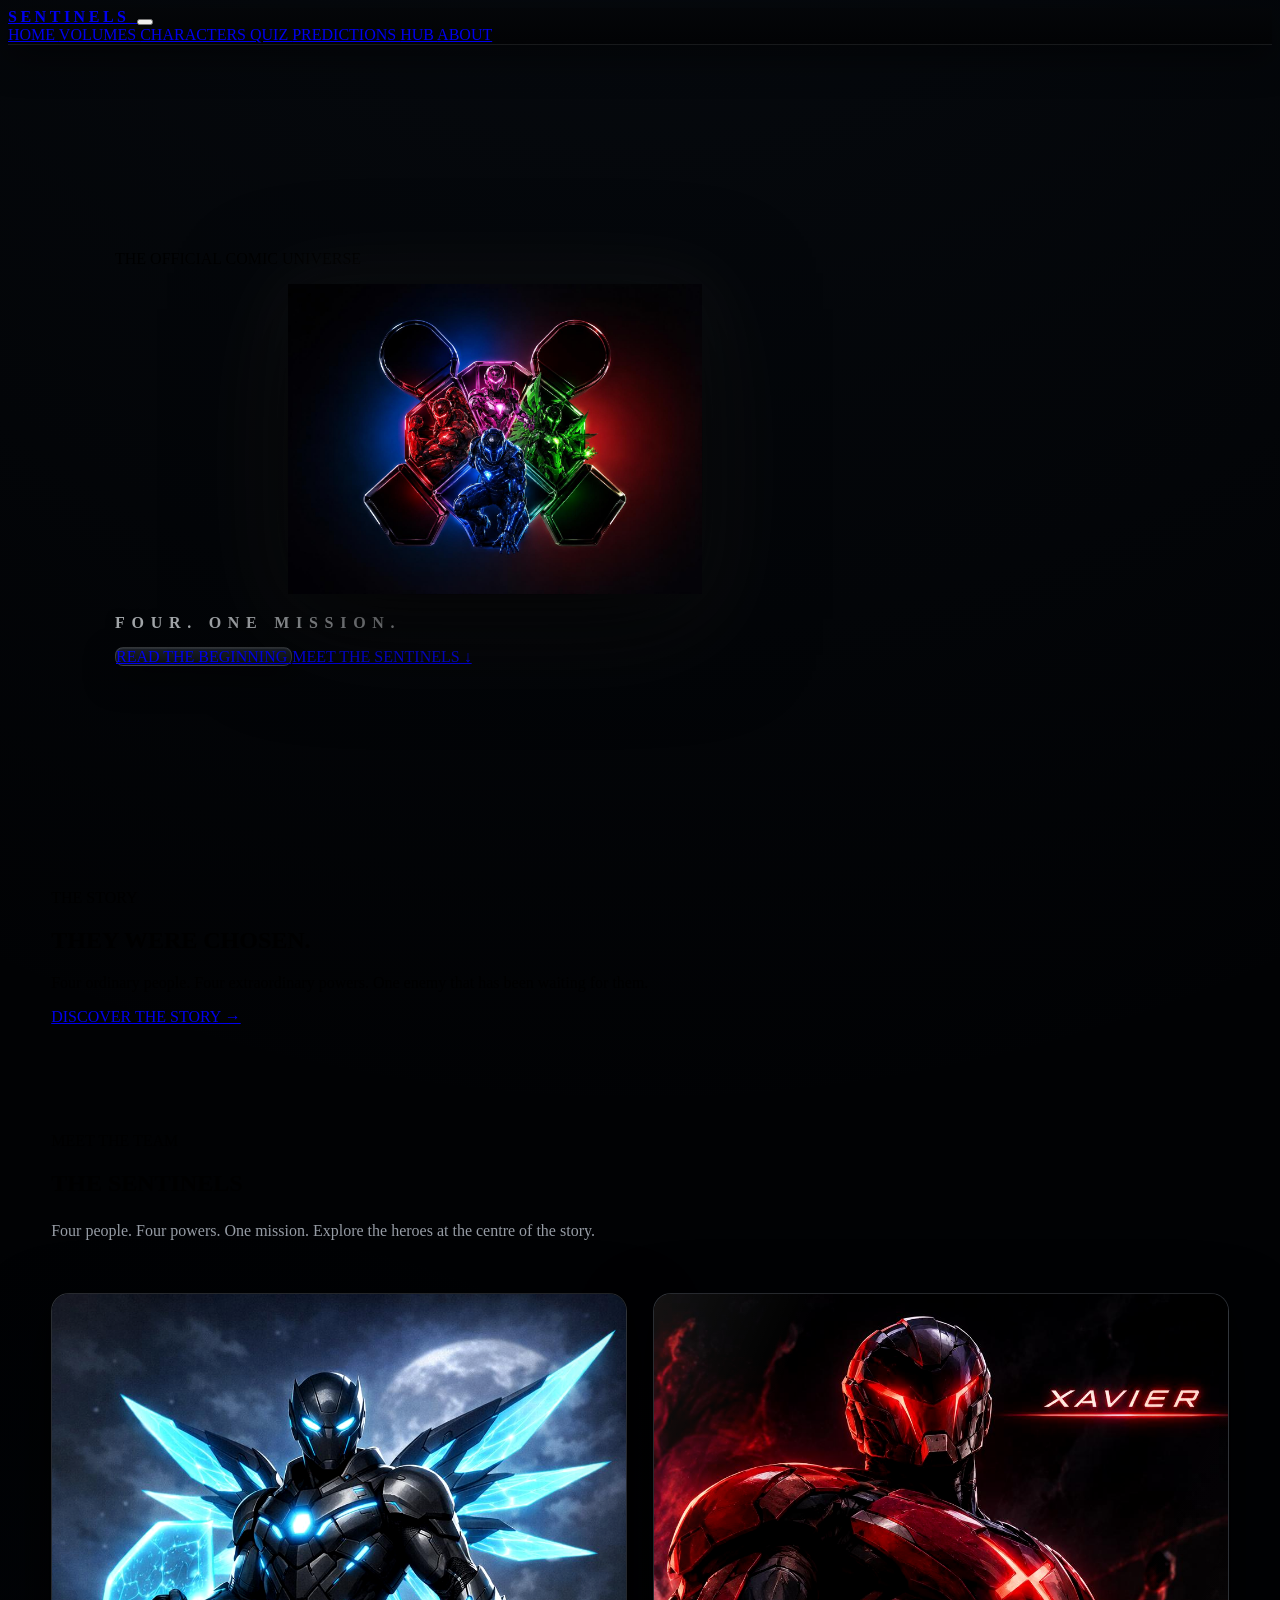
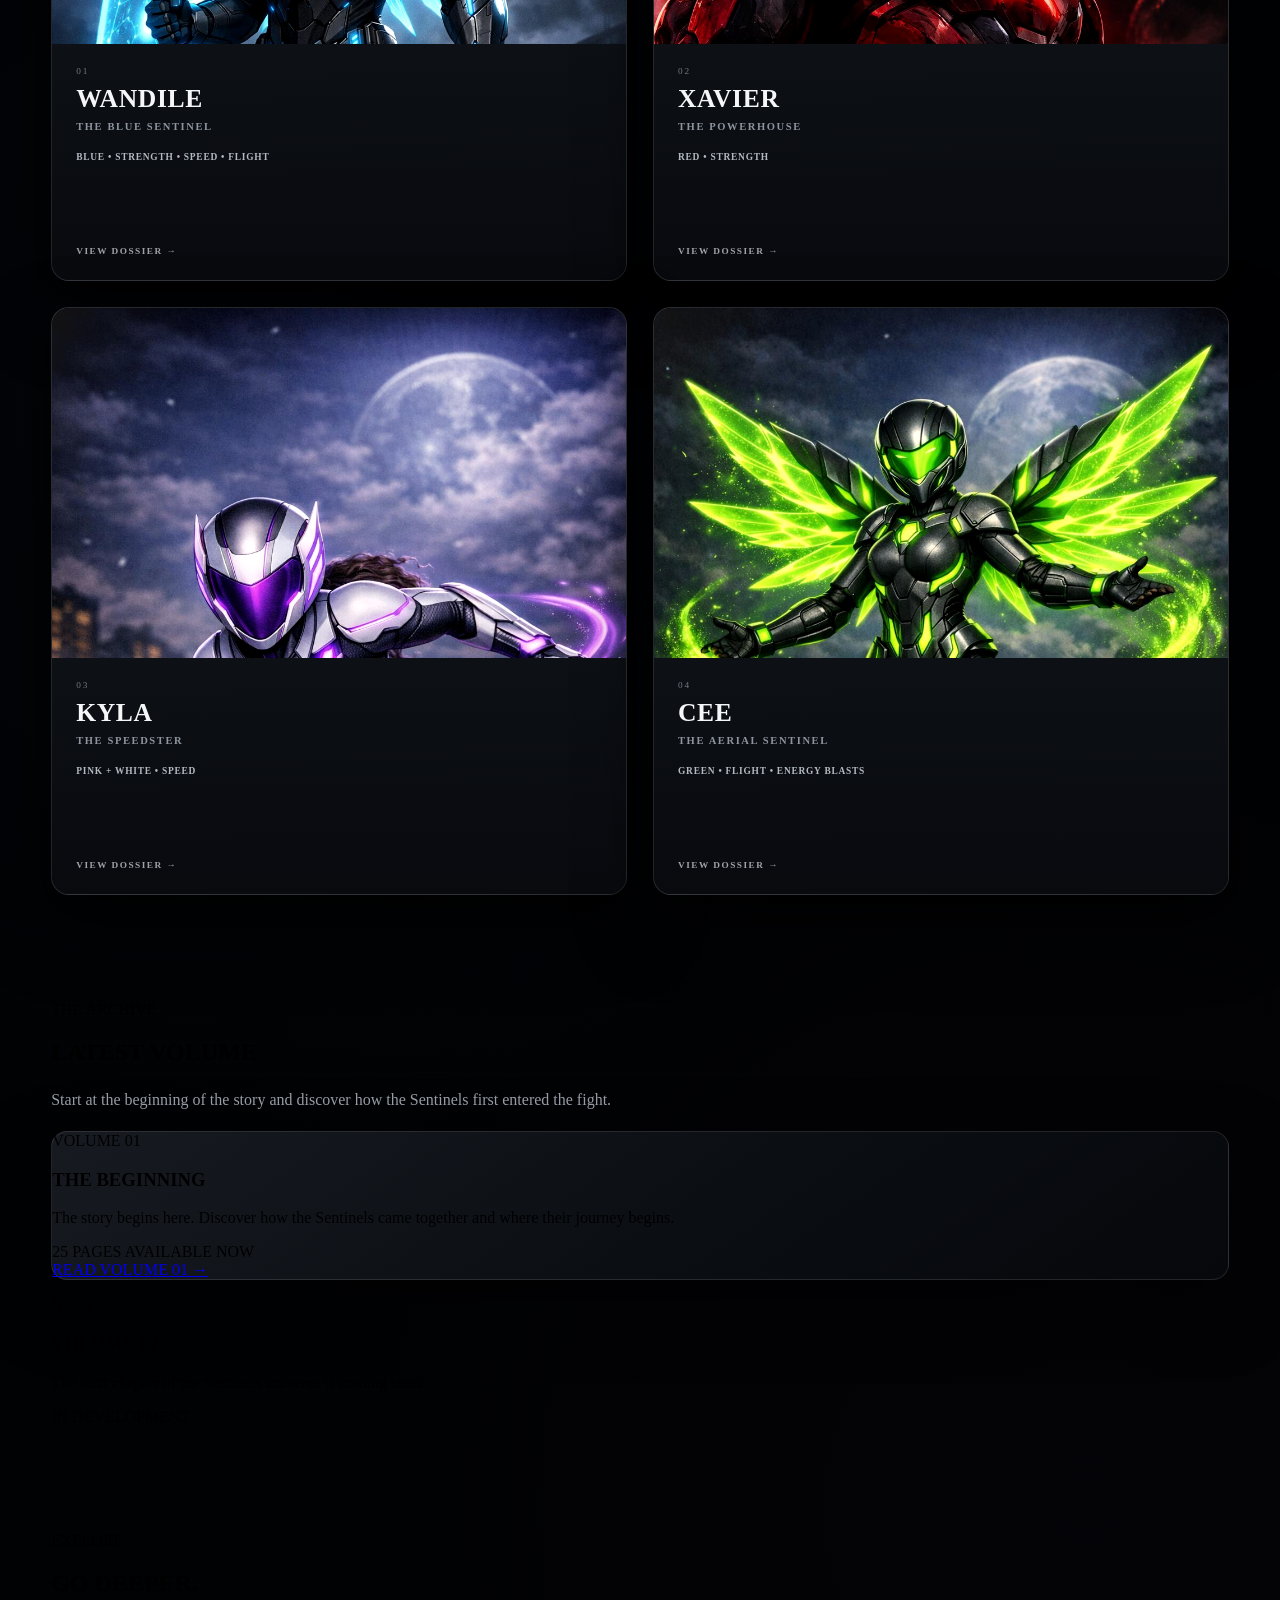
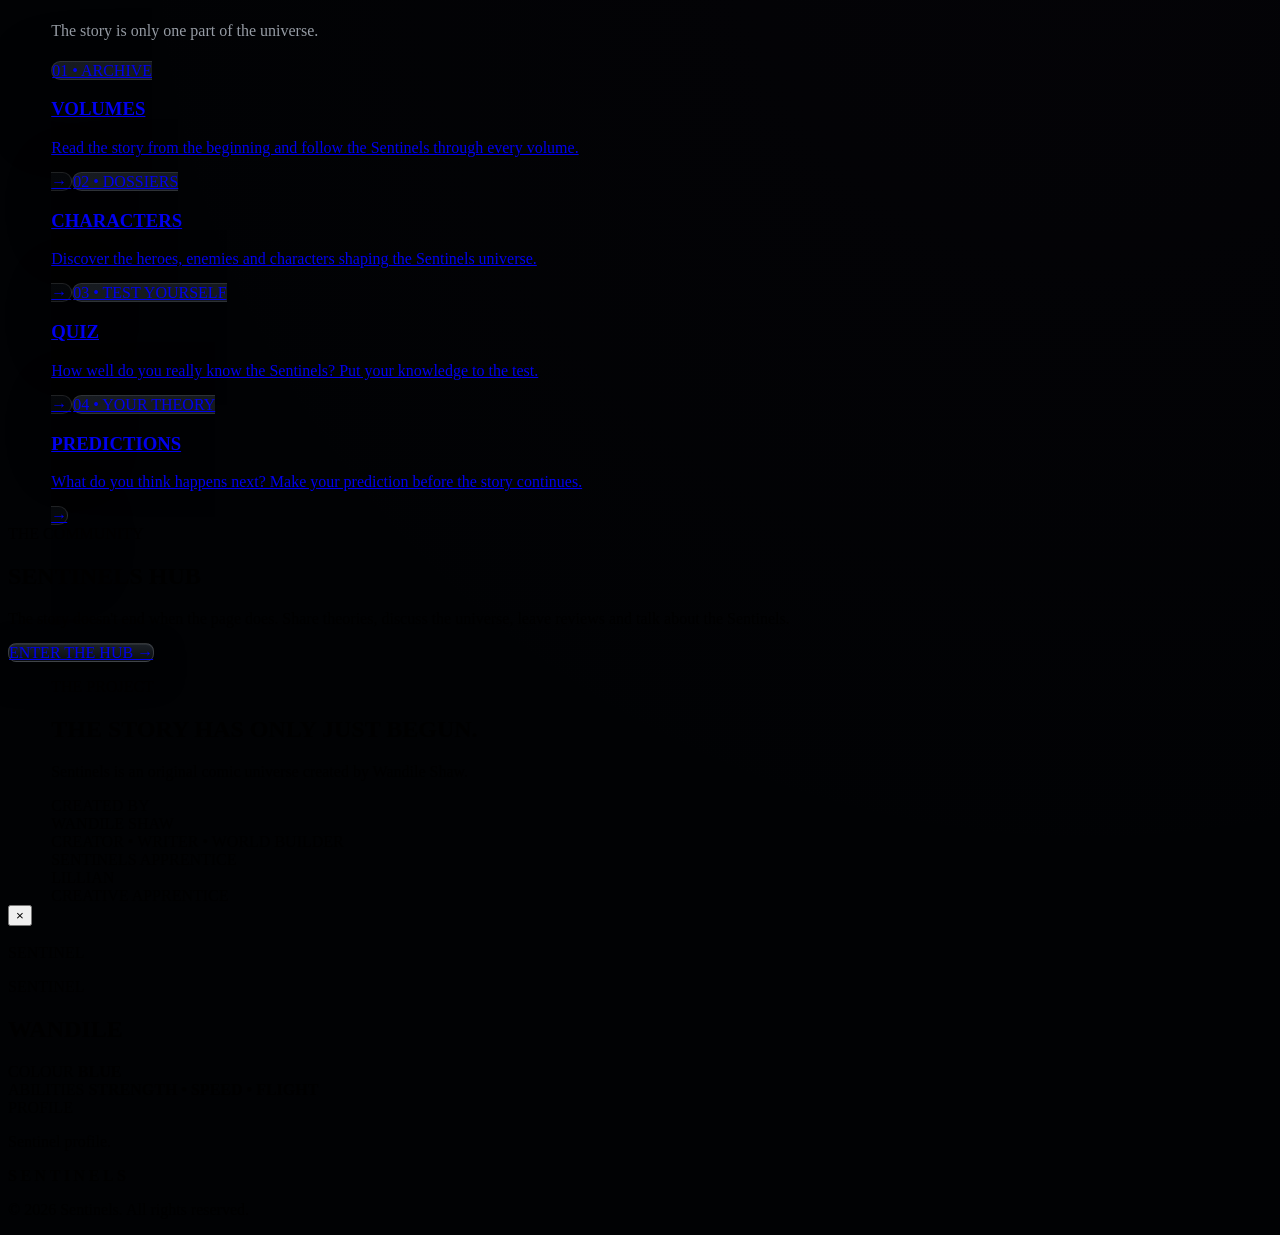
==== commit dbf90dc9: "Update index.html" ====
--- a/index.html
+++ b/index.html
@@ -11,12 +11,12 @@
 
     <meta
         name="theme-color"
-        content="#000000"
+        content="#010204"
     >
 
     <meta
         name="description"
-        content="SENTINELS — an original comic universe."
+        content="SENTINELS — the official comic universe created by Wandile Shaw."
     >
 
     <title>SENTINELS — The Official Comic Universe</title>
@@ -26,345 +26,6 @@
         href="style.css"
     >
 
-    <!--
-        Small scene-specific animation layer.
-        The main visual system remains in style.css.
-    -->
-    <style>
-
-        /* =========================================================
-           SPACE SCENE POSITIONS
-           ========================================================= */
-
-        .space-background .satellite,
-        .space-background .asteroid,
-        .space-background .fire-asteroid,
-        .space-background .space-orb,
-        .space-background .space-ship {
-            pointer-events: none;
-            user-select: none;
-        }
-
-        /* =========================================================
-           EXTRA STARS
-           ========================================================= */
-
-        .extra-stars {
-            position: absolute;
-            inset: 0;
-            pointer-events: none;
-        }
-
-        .extra-star {
-            position: absolute;
-            width: 2px;
-            height: 2px;
-            border-radius: 50%;
-            background: rgba(255, 255, 255, 0.8);
-            box-shadow: 0 0 7px rgba(255, 255, 255, 0.45);
-            animation: starPulse 4s ease-in-out infinite;
-        }
-
-        @keyframes starPulse {
-
-            0%,
-            100% {
-                opacity: 0.25;
-                transform: scale(0.8);
-            }
-
-            50% {
-                opacity: 0.95;
-                transform: scale(1.25);
-            }
-
-        }
-
-        /* =========================================================
-           SPEEDING SHIPS
-           ========================================================= */
-
-        .space-ship {
-            animation: shipFly 12s linear infinite;
-        }
-
-        .ship-two {
-            animation-duration: 17s;
-            animation-delay: -8s;
-        }
-
-        .ship-three {
-            animation-duration: 21s;
-            animation-delay: -14s;
-        }
-
-        .ship-four {
-            animation-duration: 15s;
-            animation-delay: -4s;
-        }
-
-        @keyframes shipFly {
-
-            0% {
-                transform: translate3d(-120px, 80px, 0) rotate(-8deg);
-                opacity: 0;
-            }
-
-            8% {
-                opacity: 0.8;
-            }
-
-            45% {
-                opacity: 0.5;
-            }
-
-            92% {
-                opacity: 0.8;
-            }
-
-            100% {
-                transform: translate3d(125vw, -120px, 0) rotate(-8deg);
-                opacity: 0;
-            }
-
-        }
-
-        /* =========================================================
-           SECTION-SPECIFIC SUPPORT
-           ========================================================= */
-
-        .volume-feature {
-            display: grid;
-            grid-template-columns: minmax(0, 1.15fr) minmax(280px, 0.85fr);
-            gap: 28px;
-            align-items: stretch;
-        }
-
-        .volume-panel,
-        .explore-card {
-            background:
-                linear-gradient(
-                    145deg,
-                    rgba(18, 20, 25, 0.98),
-                    rgba(5, 6, 9, 0.98)
-                );
-            border: 1px solid rgba(255, 255, 255, 0.11);
-            box-shadow:
-                0 24px 80px rgba(0, 0, 0, 0.55),
-                inset 0 1px 0 rgba(255, 255, 255, 0.035);
-        }
-
-        .volume-panel {
-            padding: 42px;
-            min-height: 320px;
-            display: flex;
-            flex-direction: column;
-            justify-content: space-between;
-            position: relative;
-            overflow: hidden;
-        }
-
-        .volume-panel::before {
-            content: "";
-            position: absolute;
-            width: 260px;
-            height: 260px;
-            right: -100px;
-            top: -110px;
-            border-radius: 50%;
-            background: rgba(67, 118, 255, 0.1);
-            filter: blur(5px);
-        }
-
-        .volume-number {
-            position: relative;
-            color: #7d8490;
-            font-size: 0.72rem;
-            letter-spacing: 0.2em;
-            font-weight: 700;
-        }
-
-        .volume-panel h3 {
-            position: relative;
-            margin: 18px 0 10px;
-            font-size: clamp(2.2rem, 5vw, 4.6rem);
-            letter-spacing: -0.045em;
-            color: #fff;
-        }
-
-        .volume-panel p {
-            position: relative;
-            max-width: 600px;
-            color: #9ea4ad;
-            line-height: 1.75;
-        }
-
-        .volume-meta {
-            position: relative;
-            display: flex;
-            flex-wrap: wrap;
-            gap: 10px;
-            margin-top: 28px;
-        }
-
-        .volume-meta span {
-            border: 1px solid rgba(255, 255, 255, 0.1);
-            background: rgba(255, 255, 255, 0.025);
-            padding: 9px 12px;
-            color: #c9cdd3;
-            font-size: 0.68rem;
-            letter-spacing: 0.12em;
-            font-weight: 700;
-        }
-
-        .volume-link {
-            position: relative;
-            display: inline-flex;
-            align-items: center;
-            justify-content: center;
-            width: fit-content;
-            margin-top: 28px;
-            padding: 13px 18px;
-            border: 1px solid rgba(255, 255, 255, 0.16);
-            color: #fff;
-            text-decoration: none;
-            font-size: 0.72rem;
-            letter-spacing: 0.14em;
-            font-weight: 800;
-            transition:
-                background 180ms ease,
-                border-color 180ms ease,
-                transform 180ms ease;
-        }
-
-        .volume-link:hover {
-            background: rgba(255, 255, 255, 0.07);
-            border-color: rgba(255, 255, 255, 0.3);
-            transform: translateY(-2px);
-        }
-
-        .volume-coming-soon {
-            min-height: 320px;
-            padding: 42px;
-            border: 1px dashed rgba(255, 255, 255, 0.1);
-            display: flex;
-            flex-direction: column;
-            justify-content: center;
-            background:
-                radial-gradient(
-                    circle at 70% 30%,
-                    rgba(255, 255, 255, 0.035),
-                    transparent 45%
-                ),
-                rgba(4, 5, 8, 0.82);
-        }
-
-        .volume-coming-soon .eyebrow {
-            margin-bottom: 12px;
-        }
-
-        .volume-coming-soon h3 {
-            color: #e5e7eb;
-            font-size: clamp(1.7rem, 3vw, 2.7rem);
-            margin-bottom: 12px;
-        }
-
-        .volume-coming-soon p {
-            color: #777d86;
-            line-height: 1.7;
-        }
-
-        /* =========================================================
-           EXPLORE CARDS
-           ========================================================= */
-
-        .explore-grid {
-            display: grid;
-            grid-template-columns: repeat(3, minmax(0, 1fr));
-            gap: 18px;
-        }
-
-        .explore-card {
-            display: block;
-            padding: 30px;
-            min-height: 230px;
-            text-decoration: none;
-            position: relative;
-            overflow: hidden;
-            transition:
-                transform 220ms ease,
-                border-color 220ms ease,
-                box-shadow 220ms ease;
-        }
-
-        .explore-card:hover {
-            transform: translateY(-5px);
-            border-color: rgba(255, 255, 255, 0.23);
-            box-shadow:
-                0 30px 90px rgba(0, 0, 0, 0.65),
-                inset 0 1px 0 rgba(255, 255, 255, 0.04);
-        }
-
-        .explore-card-number {
-            color: #5f6670;
-            font-size: 0.7rem;
-            letter-spacing: 0.18em;
-            font-weight: 800;
-        }
-
-        .explore-card h3 {
-            color: #f7f7f8;
-            font-size: 1.45rem;
-            margin: 30px 0 10px;
-        }
-
-        .explore-card p {
-            color: #858b94;
-            line-height: 1.65;
-            font-size: 0.92rem;
-        }
-
-        .explore-arrow {
-            position: absolute;
-            right: 26px;
-            bottom: 24px;
-            color: #d4d7dc;
-            font-size: 1.15rem;
-        }
-
-        /* =========================================================
-           MOBILE
-           ========================================================= */
-
-        @media (max-width: 850px) {
-
-            .volume-feature {
-                grid-template-columns: 1fr;
-            }
-
-            .explore-grid {
-                grid-template-columns: 1fr;
-            }
-
-        }
-
-        @media (max-width: 600px) {
-
-            .volume-panel,
-            .volume-coming-soon {
-                padding: 28px;
-                min-height: 280px;
-            }
-
-            .explore-card {
-                min-height: 190px;
-                padding: 24px;
-            }
-
-        }
-
-    </style>
-
 </head>
 
 <body>
@@ -378,35 +39,34 @@
         aria-hidden="true"
     >
 
-        <!-- Star field -->
         <div class="extra-stars">
 
-            <span class="extra-star" style="top: 8%; left: 7%; animation-delay: -1s;"></span>
-            <span class="extra-star" style="top: 14%; left: 19%; animation-delay: -3s;"></span>
-            <span class="extra-star" style="top: 6%; left: 34%; animation-delay: -2s;"></span>
-            <span class="extra-star" style="top: 23%; left: 48%; animation-delay: -4s;"></span>
-            <span class="extra-star" style="top: 11%; left: 63%; animation-delay: -1.5s;"></span>
-            <span class="extra-star" style="top: 18%; left: 82%; animation-delay: -3.5s;"></span>
-            <span class="extra-star" style="top: 31%; left: 91%; animation-delay: -2.5s;"></span>
-
-            <span class="extra-star" style="top: 38%; left: 5%; animation-delay: -3s;"></span>
-            <span class="extra-star" style="top: 45%; left: 17%; animation-delay: -1s;"></span>
-            <span class="extra-star" style="top: 40%; left: 37%; animation-delay: -2s;"></span>
-            <span class="extra-star" style="top: 53%; left: 56%; animation-delay: -3.5s;"></span>
-            <span class="extra-star" style="top: 43%; left: 73%; animation-delay: -1.5s;"></span>
-            <span class="extra-star" style="top: 57%; left: 94%; animation-delay: -4s;"></span>
-
-            <span class="extra-star" style="top: 67%; left: 9%; animation-delay: -2s;"></span>
-            <span class="extra-star" style="top: 74%; left: 26%; animation-delay: -3s;"></span>
-            <span class="extra-star" style="top: 65%; left: 44%; animation-delay: -1s;"></span>
-            <span class="extra-star" style="top: 78%; left: 62%; animation-delay: -3.5s;"></span>
-            <span class="extra-star" style="top: 70%; left: 79%; animation-delay: -2.5s;"></span>
-            <span class="extra-star" style="top: 87%; left: 93%; animation-delay: -4s;"></span>
-
-            <span class="extra-star" style="top: 92%; left: 14%; animation-delay: -1.5s;"></span>
-            <span class="extra-star" style="top: 84%; left: 38%; animation-delay: -2.5s;"></span>
-            <span class="extra-star" style="top: 94%; left: 57%; animation-delay: -3s;"></span>
-            <span class="extra-star" style="top: 88%; left: 76%; animation-delay: -1s;"></span>
+            <span class="extra-star" style="top:8%;left:7%;animation-delay:-1s"></span>
+            <span class="extra-star" style="top:14%;left:19%;animation-delay:-3s"></span>
+            <span class="extra-star" style="top:6%;left:34%;animation-delay:-2s"></span>
+            <span class="extra-star" style="top:23%;left:48%;animation-delay:-4s"></span>
+            <span class="extra-star" style="top:11%;left:63%;animation-delay:-1.5s"></span>
+            <span class="extra-star" style="top:18%;left:82%;animation-delay:-3.5s"></span>
+            <span class="extra-star" style="top:31%;left:91%;animation-delay:-2.5s"></span>
+
+            <span class="extra-star" style="top:38%;left:5%;animation-delay:-3s"></span>
+            <span class="extra-star" style="top:45%;left:17%;animation-delay:-1s"></span>
+            <span class="extra-star" style="top:40%;left:37%;animation-delay:-2s"></span>
+            <span class="extra-star" style="top:53%;left:56%;animation-delay:-3.5s"></span>
+            <span class="extra-star" style="top:43%;left:73%;animation-delay:-1.5s"></span>
+            <span class="extra-star" style="top:57%;left:94%;animation-delay:-4s"></span>
+
+            <span class="extra-star" style="top:67%;left:9%;animation-delay:-2s"></span>
+            <span class="extra-star" style="top:74%;left:26%;animation-delay:-3s"></span>
+            <span class="extra-star" style="top:65%;left:44%;animation-delay:-1s"></span>
+            <span class="extra-star" style="top:78%;left:62%;animation-delay:-3.5s"></span>
+            <span class="extra-star" style="top:70%;left:79%;animation-delay:-2.5s"></span>
+            <span class="extra-star" style="top:87%;left:93%;animation-delay:-4s"></span>
+
+            <span class="extra-star" style="top:92%;left:14%;animation-delay:-1.5s"></span>
+            <span class="extra-star" style="top:84%;left:38%;animation-delay:-2.5s"></span>
+            <span class="extra-star" style="top:94%;left:57%;animation-delay:-3s"></span>
+            <span class="extra-star" style="top:88%;left:76%;animation-delay:-1s"></span>
 
         </div>
 
@@ -415,119 +75,119 @@
 
         <div
             class="satellite"
-            style="top: 13%; left: 8%; transform: rotate(-18deg) scale(0.85);"
+            style="top:13%;left:8%;transform:rotate(-18deg) scale(.85)"
         ></div>
 
         <div
             class="satellite"
-            style="top: 35%; left: 88%; transform: rotate(24deg) scale(0.65);"
+            style="top:35%;left:88%;transform:rotate(24deg) scale(.65)"
         ></div>
 
         <div
             class="satellite"
-            style="top: 73%; left: 13%; transform: rotate(12deg) scale(0.55);"
+            style="top:73%;left:13%;transform:rotate(12deg) scale(.55)"
         ></div>
 
         <div
             class="satellite"
-            style="top: 82%; left: 84%; transform: rotate(-31deg) scale(0.75);"
-        ></div>
-
-
-        <!-- Regular asteroids -->
+            style="top:82%;left:84%;transform:rotate(-31deg) scale(.75)"
+        ></div>
+
+
+        <!-- Asteroids -->
 
         <div
             class="asteroid blue one"
-            style="top: 21%; left: 24%; transform: scale(0.85);"
+            style="top:21%;left:24%;transform:scale(.85)"
         ></div>
 
         <div
             class="asteroid red two"
-            style="top: 48%; left: 7%; transform: scale(0.7);"
+            style="top:48%;left:7%;transform:scale(.7)"
         ></div>
 
         <div
             class="asteroid green three"
-            style="top: 68%; left: 89%; transform: scale(0.65);"
+            style="top:68%;left:89%;transform:scale(.65)"
         ></div>
 
         <div
             class="asteroid white four"
-            style="top: 78%; left: 47%; transform: scale(0.55);"
+            style="top:78%;left:47%;transform:scale(.55)"
         ></div>
 
         <div
             class="asteroid pink five"
-            style="top: 28%; left: 79%; transform: scale(0.8);"
-        ></div>
-
-
-        <!-- Orange / fire-looking rocks -->
+            style="top:28%;left:79%;transform:scale(.8)"
+        ></div>
+
+
+        <!-- Flaming rocks -->
 
         <div
             class="fire-asteroid"
-            style="top: 18%; left: 55%; transform: rotate(18deg) scale(0.9);"
+            style="top:18%;left:55%;transform:rotate(18deg) scale(.9)"
         ></div>
 
         <div
             class="fire-asteroid"
-            style="top: 57%; left: 32%; transform: rotate(-24deg) scale(0.65);"
+            style="top:57%;left:32%;transform:rotate(-24deg) scale(.65)"
         ></div>
 
         <div
             class="fire-asteroid"
-            style="top: 88%; left: 70%; transform: rotate(36deg) scale(0.75);"
-        ></div>
-
-
-        <!-- Coloured floating energy orbs -->
+            style="top:88%;left:70%;transform:rotate(36deg) scale(.75)"
+        ></div>
+
+
+        <!-- Energy orbs -->
 
         <div
             class="space-orb blue"
-            style="top: 27%; left: 15%;"
+            style="top:27%;left:15%"
         ></div>
 
         <div
             class="space-orb pink"
-            style="top: 41%; left: 81%; animation-delay: -2s;"
+            style="top:41%;left:81%;animation-delay:-2s"
         ></div>
 
         <div
             class="space-orb red"
-            style="top: 63%; left: 18%; animation-delay: -4s;"
+            style="top:63%;left:18%;animation-delay:-4s"
         ></div>
 
         <div
             class="space-orb green"
-            style="top: 76%; left: 76%; animation-delay: -1.5s;"
+            style="top:76%;left:76%;animation-delay:-1.5s"
         ></div>
 
         <div
             class="space-orb blue"
-            style="top: 91%; left: 31%; animation-delay: -3s;"
-        ></div>
-
-
-        <!-- Tiny ships -->
+            style="top:91%;left:31%;animation-delay:-3s"
+        ></div>
+
+
+        <!-- Small ships -->
 
         <div
             class="space-ship ship-one"
-            style="top: 22%; left: -5%;"
+            style="top:22%;left:-5%"
         ></div>
 
         <div
             class="space-ship ship-two"
-            style="top: 47%; left: 20%;"
+            style="top:47%;left:20%"
         ></div>
 
         <div
             class="space-ship ship-three"
-            style="top: 69%; left: 52%;"
+            style="top:69%;left:52%"
         ></div>
 
         <div
             class="space-ship ship-four"
-            style="top: 84%; left: 5%;"
+            style="top:84%;left:5%"
         ></div>
 
     </div>
@@ -546,6 +206,7 @@
         >
             SENTINELS
         </a>
+
 
         <button
             id="menuToggle"
@@ -560,6 +221,7 @@
             <span></span>
         </button>
 
+
         <nav
             id="mainNav"
             class="main-nav"
@@ -585,7 +247,7 @@
                 QUIZ
             </a>
 
-            <a href="predictions.html">
+            <a href="prediction.html">
                 PREDICTIONS
             </a>
 
@@ -602,7 +264,12 @@
     </header>
 
 
+    <!-- =========================================================
+         MAIN
+         ========================================================= -->
+
     <main>
+
 
         <!-- =====================================================
              HERO
@@ -610,7 +277,7 @@
 
         <section
             id="home"
-            class="hero-section"
+            class="hero-section hero"
         >
 
             <div class="hero-content">
@@ -618,6 +285,9 @@
                 <p class="eyebrow">
                     THE OFFICIAL COMIC UNIVERSE
                 </p>
+
+
+                <!-- ORIGINAL SENTINELS LOGO -->
 
                 <img
                     src="Logo final.jpeg"
@@ -625,16 +295,29 @@
                     class="hero-logo"
                 >
 
+
                 <p class="tagline">
                     FOUR. ONE MISSION.
                 </p>
 
-                <a
-                    href="archive.html"
-                    class="universe-button"
-                >
-                    ENTER THE UNIVERSE
-                </a>
+
+                <div class="hero-actions">
+
+                    <a
+                        href="reader.html?volume=1"
+                        class="universe-button"
+                    >
+                        READ THE BEGINNING
+                    </a>
+
+                    <a
+                        href="#sentinels"
+                        class="text-link"
+                    >
+                        MEET THE SENTINELS ↓
+                    </a>
+
+                </div>
 
             </div>
 
@@ -642,7 +325,7 @@
 
 
         <!-- =====================================================
-             STORY
+             STORY INTRO
              ===================================================== -->
 
         <section
@@ -692,13 +375,16 @@
 
             <p class="section-intro">
                 Four people. Four powers. One mission.
-                Get to know the team behind the story.
+                Explore the heroes at the centre of the story.
             </p>
 
 
             <div class="sentinel-grid">
 
-                <!-- WANDILE -->
+
+                <!-- =================================================
+                     WANDILE
+                     ================================================= -->
 
                 <article
                     class="sentinel-card wandile"
@@ -718,11 +404,13 @@
 
                         <img
                             src="Wandile character art.jpeg"
-                            alt="Wandile"
+                            alt="Wandile, the Blue Sentinel"
                             class="sentinel-card-image character-image"
+                            loading="lazy"
                         >
 
                     </div>
+
 
                     <div class="sentinel-card-content">
 
@@ -751,7 +439,9 @@
                 </article>
 
 
-                <!-- XAVIER -->
+                <!-- =================================================
+                     XAVIER
+                     ================================================= -->
 
                 <article
                     class="sentinel-card xavier"
@@ -771,11 +461,13 @@
 
                         <img
                             src="Xavier character art final.jpeg"
-                            alt="Xavier"
+                            alt="Xavier, the Red Sentinel"
                             class="sentinel-card-image character-image"
+                            loading="lazy"
                         >
 
                     </div>
+
 
                     <div class="sentinel-card-content">
 
@@ -804,7 +496,9 @@
                 </article>
 
 
-                <!-- KYLA -->
+                <!-- =================================================
+                     KYLA
+                     ================================================= -->
 
                 <article
                     class="sentinel-card kyla"
@@ -824,11 +518,13 @@
 
                         <img
                             src="Kyla character art final 1.jpeg"
-                            alt="Kyla"
+                            alt="Kyla, the Pink and White Sentinel"
                             class="sentinel-card-image character-image"
+                            loading="lazy"
                         >
 
                     </div>
+
 
                     <div class="sentinel-card-content">
 
@@ -857,7 +553,9 @@
                 </article>
 
 
-                <!-- CEE -->
+                <!-- =================================================
+                     CEE
+                     ================================================= -->
 
                 <article
                     class="sentinel-card cee"
@@ -877,11 +575,13 @@
 
                         <img
                             src="Cee character art.jpeg"
-                            alt="Cee"
+                            alt="Cee, the Green Sentinel"
                             class="sentinel-card-image character-image"
+                            loading="lazy"
                         >
 
                     </div>
+
 
                     <div class="sentinel-card-content">
 
@@ -931,7 +631,14 @@
                 LATEST VOLUME
             </h2>
 
+            <p class="section-intro">
+                Start at the beginning of the story and discover
+                how the Sentinels first entered the fight.
+            </p>
+
+
             <div class="volume-feature">
+
 
                 <article class="volume-panel">
 
@@ -951,6 +658,7 @@
                             journey begins.
                         </p>
 
+
                         <div class="volume-meta">
 
                             <span>
@@ -964,6 +672,7 @@
                         </div>
 
                     </div>
+
 
                     <a
                         href="reader.html?volume=1"
@@ -982,13 +691,17 @@
                     </p>
 
                     <h3>
-                        THE FOURTH
+                        VOLUME 02
                     </h3>
 
                     <p>
-                        Volume 02 of Sentinels.
-                        Coming soon.
+                        The next chapter of the Sentinels universe
+                        is coming soon.
                     </p>
+
+                    <span class="volume-status">
+                        IN DEVELOPMENT
+                    </span>
 
                 </article>
 
@@ -1021,6 +734,7 @@
 
             <div class="explore-grid">
 
+
                 <a
                     href="archive.html"
                     class="explore-card"
@@ -1047,12 +761,37 @@
 
 
                 <a
+                    href="sentinels.html"
+                    class="explore-card"
+                >
+
+                    <span class="explore-card-number">
+                        02 • DOSSIERS
+                    </span>
+
+                    <h3>
+                        CHARACTERS
+                    </h3>
+
+                    <p>
+                        Discover the heroes, enemies and characters
+                        shaping the Sentinels universe.
+                    </p>
+
+                    <span class="explore-arrow">
+                        →
+                    </span>
+
+                </a>
+
+
+                <a
                     href="quiz.html"
                     class="explore-card"
                 >
 
                     <span class="explore-card-number">
-                        02 • TEST YOURSELF
+                        03 • TEST YOURSELF
                     </span>
 
                     <h3>
@@ -1072,12 +811,12 @@
 
 
                 <a
-                    href="predictions.html"
+                    href="prediction.html"
                     class="explore-card"
                 >
 
                     <span class="explore-card-number">
-                        03 • YOUR THEORY
+                        04 • YOUR THEORY
                     </span>
 
                     <h3>
@@ -1101,7 +840,7 @@
 
 
         <!-- =====================================================
-             SENTINELS HUB
+             HUB
              ===================================================== -->
 
         <section
@@ -1134,7 +873,7 @@
 
 
         <!-- =====================================================
-             ABOUT
+             ABOUT / CREATOR
              ===================================================== -->
 
         <section
@@ -1242,6 +981,7 @@
                     SENTINEL
                 </span>
 
+
                 <p
                     id="dossierRole"
                     class="dossier-role"
@@ -1249,11 +989,14 @@
                     SENTINEL
                 </p>
 
+
                 <h2 id="dossierName">
                     WANDILE
                 </h2>
 
+
                 <div class="dossier-line"></div>
+
 
                 <div class="dossier-field">
 
--- a/style.css
+++ b/style.css
@@ -1,2306 +1,675 @@
 /* =========================================================
-   SENTINELS — STYLE.CSS
-   Black Space / 3D Cinematic Edition
+   SENTINELS — V2 VISUAL OVERRIDE
+   Premium 3D Comic Headquarters
    ========================================================= */
 
+/* ---------------------------------------------------------
+   GLOBAL DESIGN POLISH
+   --------------------------------------------------------- */
+
 :root {
-    --black: #020305;
-    --space-black: #05070a;
-    --deep-black: #080b10;
-    --panel: #0b0e13;
-    --panel-2: #10141a;
-    --panel-3: #151a21;
-
-    --white: #f4f5f7;
-    --silver: #c5c9d0;
-    --grey: #8c929b;
-    --muted: #626871;
-    --line: #282e37;
-
-    --blue: #42a5ff;
-    --red: #ff4d55;
-    --green: #42e38b;
-    --pink: #ff72c7;
-
-    --header-height: 76px;
-
-    --shadow-deep:
-        0 30px 80px rgba(0, 0, 0, 0.75),
-        0 10px 30px rgba(0, 0, 0, 0.55);
-
-    --shadow-card:
-        0 20px 45px rgba(0, 0, 0, 0.55),
-        0 4px 14px rgba(0, 0, 0, 0.7);
-
-    --ease: cubic-bezier(0.22, 0.61, 0.36, 1);
-}
-
-
-/* =========================================================
-   RESET
-   ========================================================= */
-
-* {
-    box-sizing: border-box;
-    margin: 0;
-    padding: 0;
-}
-
-html {
-    scroll-behavior: smooth;
-    background: var(--black);
-}
+    --v2-card-radius: 18px;
+    --v2-section-width: min(1180px, 92vw);
+    --v2-card-shadow:
+        0 30px 70px rgba(0, 0, 0, 0.72),
+        0 8px 25px rgba(0, 0, 0, 0.55);
+}
+
+/* Cleaner page background */
 
 body {
-    min-height: 100vh;
-    overflow-x: hidden;
-
-    color: var(--white);
     background:
         radial-gradient(
-            ellipse at 50% 0%,
-            rgba(255, 255, 255, 0.035),
-            transparent 42%
+            circle at 50% -10%,
+            rgba(70, 105, 145, 0.09),
+            transparent 32%
         ),
         radial-gradient(
-            ellipse at 20% 55%,
-            rgba(255, 255, 255, 0.018),
-            transparent 35%
+            circle at 15% 45%,
+            rgba(40, 75, 115, 0.045),
+            transparent 30%
         ),
         radial-gradient(
-            ellipse at 80% 75%,
-            rgba(255, 255, 255, 0.014),
-            transparent 38%
+            circle at 85% 70%,
+            rgba(90, 45, 90, 0.035),
+            transparent 30%
         ),
+        #010204;
+}
+
+/* ---------------------------------------------------------
+   HEADER
+   --------------------------------------------------------- */
+
+.site-header,
+.navbar {
+    background:
         linear-gradient(
             180deg,
-            #010204 0%,
-            #05070a 35%,
-            #020305 100%
-        );
-
-    font-family:
-        Inter,
-        -apple-system,
-        BlinkMacSystemFont,
-        "Segoe UI",
-        sans-serif;
-
-    line-height: 1.5;
-    -webkit-font-smoothing: antialiased;
-    text-rendering: optimizeLegibility;
-}
-
-body::before {
-    content: "";
-    position: fixed;
-    inset: 0;
-    z-index: -5;
-    pointer-events: none;
-
-    background-image:
-        radial-gradient(circle, rgba(255, 255, 255, 0.8) 0 0.7px, transparent 0.8px),
-        radial-gradient(circle, rgba(255, 255, 255, 0.45) 0 0.6px, transparent 0.7px),
-        radial-gradient(circle, rgba(255, 255, 255, 0.35) 0 0.5px, transparent 0.6px);
-
-    background-size:
-        180px 180px,
-        260px 260px,
-        340px 340px;
-
-    background-position:
-        20px 40px,
-        90px 10px,
-        140px 130px;
-
-    opacity: 0.55;
-}
-
-body::after {
-    content: "";
-    position: fixed;
-    inset: 0;
-    z-index: -4;
-    pointer-events: none;
-
-    background:
-        linear-gradient(
-            90deg,
-            transparent 0%,
-            rgba(255, 255, 255, 0.012) 50%,
-            transparent 100%
-        );
-
-    opacity: 0.7;
-}
-
-img {
-    max-width: 100%;
-    display: block;
-}
-
-button,
-a {
-    -webkit-tap-highlight-color: transparent;
-}
-
-button {
-    font: inherit;
-}
-
-a {
-    color: inherit;
-    text-decoration: none;
-}
-
-
-/* =========================================================
-   SPACE BACKGROUND
-   ========================================================= */
-
-.space-background {
-    position: fixed;
-    inset: 0;
-    z-index: -3;
-    pointer-events: none;
+            rgba(4, 6, 9, 0.97),
+            rgba(2, 3, 5, 0.92)
+        ) !important;
+
+    border-bottom: 1px solid rgba(255, 255, 255, 0.08);
+
+    box-shadow:
+        0 12px 35px rgba(0, 0, 0, 0.5);
+
+    backdrop-filter: blur(14px);
+    -webkit-backdrop-filter: blur(14px);
+}
+
+.brand,
+.logo,
+.site-brand {
+    font-weight: 900;
+    letter-spacing: 0.22em;
+}
+
+
+/* ---------------------------------------------------------
+   HERO
+   --------------------------------------------------------- */
+
+.hero,
+.hero-section {
+    position: relative;
+
+    min-height: min(900px, 92vh);
+
+    display: flex;
+    align-items: center;
+    justify-content: center;
+
     overflow: hidden;
-    perspective: 1200px;
-
-    background:
-        radial-gradient(
-            circle at 50% 45%,
-            rgba(255, 255, 255, 0.018),
-            transparent 42%
-        );
-}
-
-/* Tiny distant stars */
-
-.space-background::before {
-    content: "";
-    position: absolute;
-    inset: -10%;
-
-    background-image:
-        radial-gradient(circle, rgba(255,255,255,.75) 0 1px, transparent 1.2px),
-        radial-gradient(circle, rgba(255,255,255,.35) 0 .7px, transparent .9px);
-
-    background-size:
-        210px 210px,
-        135px 135px;
-
-    background-position:
-        20px 20px,
-        75px 45px;
-
-    opacity: 0.42;
-    animation: starDrift 50s linear infinite;
-}
-
-@keyframes starDrift {
-    from {
-        transform: translate3d(0, 0, 0);
-    }
-
-    to {
-        transform: translate3d(-40px, 35px, 0);
-    }
-}
-
-
-/* =========================================================
-   GENERIC SPACE OBJECTS
-   ========================================================= */
-
-.asteroid,
-.space-asteroid {
-    position: absolute;
-    width: 12px;
-    height: 9px;
-
-    border-radius: 46% 54% 42% 58%;
+}
+
+.hero-content {
+    width: min(1050px, 94vw);
+
+    transform: translateY(-1vh);
+}
+
+.hero-logo {
+    width: min(760px, 88vw);
+
+    max-height: 310px;
+
+    object-fit: contain;
+
+    filter:
+        drop-shadow(0 25px 55px rgba(0, 0, 0, 0.9))
+        drop-shadow(0 0 30px rgba(255, 255, 255, 0.055));
+
+    transition:
+        transform 0.5s ease,
+        filter 0.5s ease;
+}
+
+.hero-logo:hover {
+    transform: scale(1.015);
+
+    filter:
+        drop-shadow(0 30px 65px rgba(0, 0, 0, 0.95))
+        drop-shadow(0 0 36px rgba(255, 255, 255, 0.075));
+}
+
+.tagline {
+    color: rgba(230, 233, 238, 0.7);
+
+    font-weight: 800;
+
+    letter-spacing: 0.42em;
+
+    text-shadow:
+        0 2px 10px rgba(0, 0, 0, 0.8);
+}
+
+
+/* ---------------------------------------------------------
+   GENERAL SECTIONS
+   --------------------------------------------------------- */
+
+.section {
+    width: var(--v2-section-width);
+
+    margin-left: auto;
+    margin-right: auto;
+}
+
+.section + .section {
+    padding-top: 90px;
+}
+
+.section-heading {
+    max-width: 900px;
+}
+
+.section-intro {
+    max-width: 680px;
+
+    color: #969ca5;
+
+    line-height: 1.8;
+}
+
+
+/* ---------------------------------------------------------
+   SENTINEL GRID
+   IMPORTANT: 2 × 2
+   --------------------------------------------------------- */
+
+.sentinel-grid,
+.character-grid {
+    width: 100%;
+
+    display: grid;
+
+    grid-template-columns:
+        repeat(2, minmax(0, 1fr));
+
+    gap: 26px;
+
+    margin-top: 48px;
+}
+
+
+/* ---------------------------------------------------------
+   SENTINEL CARDS
+   --------------------------------------------------------- */
+
+.sentinel-card,
+.character {
+    position: relative;
+
+    min-width: 0;
+
+    min-height: 540px;
+
+    overflow: hidden;
+
+    border-radius: var(--v2-card-radius);
+
+    border:
+        1px solid rgba(255, 255, 255, 0.115);
+
+    /*
+       Solid card.
+       NOT transparent.
+    */
     background:
         linear-gradient(
             145deg,
-            #3a3f45,
-            #15191e 65%,
-            #080a0d
+            #1a1e25 0%,
+            #11151b 35%,
+            #090c11 72%,
+            #05070a 100%
         );
 
+    box-shadow: var(--v2-card-shadow);
+
+    transform:
+        translateZ(0);
+
+    transform-style: preserve-3d;
+
+    transition:
+        transform 0.45s cubic-bezier(.22,.61,.36,1),
+        border-color 0.35s ease,
+        box-shadow 0.45s ease;
+}
+
+/* Subtle dimensional highlight */
+
+.sentinel-card::before,
+.character::before {
+    content: "";
+
+    position: absolute;
+
+    inset: 0;
+
+    z-index: 2;
+
+    pointer-events: none;
+
+    background:
+        linear-gradient(
+            115deg,
+            rgba(255,255,255,0.075),
+            transparent 20%,
+            transparent 70%,
+            rgba(255,255,255,0.015)
+        );
+}
+
+/* Bottom colour indicator */
+
+.sentinel-card::after,
+.character::after {
+    height: 4px;
+
+    opacity: 1;
+
     box-shadow:
-        inset -4px -3px 6px rgba(0, 0, 0, 0.8),
-        0 0 8px rgba(255, 255, 255, 0.04);
-
-    opacity: 0.65;
-    transform: rotate(22deg);
-}
-
-.asteroid::before,
-.space-asteroid::before {
-    content: "";
-    position: absolute;
-    width: 3px;
-    height: 2px;
-    top: 3px;
-    left: 4px;
-
-    border-radius: 50%;
-    background: #080a0d;
-
-    box-shadow:
-        6px 1px 0 #11151a,
-        -2px 3px 0 #181c21;
-}
-
-.asteroid.blue {
-    box-shadow:
-        inset -4px -3px 6px rgba(0, 0, 0, 0.8),
-        0 0 12px rgba(66, 165, 255, 0.18);
-}
-
-.asteroid.red {
-    box-shadow:
-        inset -4px -3px 6px rgba(0, 0, 0, 0.8),
-        0 0 12px rgba(255, 77, 85, 0.18);
-}
-
-.asteroid.green {
-    box-shadow:
-        inset -4px -3px 6px rgba(0, 0, 0, 0.8),
-        0 0 12px rgba(66, 227, 139, 0.15);
-}
-
-.asteroid.pink {
-    box-shadow:
-        inset -4px -3px 6px rgba(0, 0, 0, 0.8),
-        0 0 12px rgba(255, 114, 199, 0.15);
-}
-
-.asteroid.one {
-    top: 18%;
-    left: 8%;
-    transform: scale(1.5) rotate(20deg);
-}
-
-.asteroid.two {
-    top: 31%;
-    right: 7%;
-    transform: scale(1.9) rotate(-18deg);
-}
-
-.asteroid.three {
-    top: 64%;
-    left: 12%;
-    transform: scale(1.1) rotate(34deg);
-}
-
-.asteroid.four {
-    top: 78%;
-    right: 15%;
-    transform: scale(1.3) rotate(-28deg);
-}
-
-.asteroid.five {
-    top: 50%;
-    right: 32%;
-    transform: scale(0.7) rotate(18deg);
-}
-
-
-/* Orange/fire asteroids */
-
-.fire-asteroid {
-    position: absolute;
-    width: 26px;
-    height: 18px;
-
-    border-radius: 46% 54% 52% 48%;
+        0 -2px 12px rgba(255,255,255,0.035);
+}
+
+
+/* ---------------------------------------------------------
+   CARD HOVER / TOUCH FEEL
+   --------------------------------------------------------- */
+
+@media (hover: hover) {
+
+    .sentinel-card:hover,
+    .character:hover {
+        transform:
+            translateY(-10px)
+            rotateX(1deg)
+            rotateY(-1deg);
+
+        border-color:
+            rgba(255,255,255,0.24);
+
+        box-shadow:
+            0 42px 90px rgba(0,0,0,0.82),
+            0 12px 30px rgba(0,0,0,0.65);
+    }
+
+}
+
+
+/* ---------------------------------------------------------
+   CHARACTER IMAGE
+   --------------------------------------------------------- */
+
+.sentinel-card-image-wrap {
+    position: relative;
+
+    width: 100%;
+
+    height: 350px;
+
+    overflow: hidden;
 
     background:
         radial-gradient(
-            circle at 35% 35%,
-            #ffcf6b 0 8%,
-            #ff7a21 24%,
-            #5d2110 57%,
-            #111 78%
-        );
-
-    box-shadow:
-        0 0 10px rgba(255, 105, 25, 0.35),
-        0 0 28px rgba(255, 74, 15, 0.13);
-
-    opacity: 0.78;
-}
-
-.fire-asteroid::after {
-    content: "";
-    position: absolute;
-    width: 30px;
-    height: 6px;
-    top: 7px;
-    left: -22px;
-
-    background: linear-gradient(
-        90deg,
-        transparent,
-        rgba(255, 104, 25, 0.2),
-        transparent
-    );
-
-    transform: rotate(8deg);
-}
-
-
-/* Coloured floating orbs */
-
-.space-orb,
-.orb {
-    position: absolute;
-
-    width: 9px;
-    height: 9px;
-
-    border-radius: 50%;
-
-    opacity: 0.72;
-
-    box-shadow:
-        0 0 9px currentColor,
-        0 0 22px currentColor;
-
-    animation: orbFloat 7s ease-in-out infinite;
-}
-
-.space-orb.blue,
-.orb.blue {
-    color: var(--blue);
-    background: var(--blue);
-}
-
-.space-orb.pink,
-.orb.pink {
-    color: var(--pink);
-    background: var(--pink);
-}
-
-.space-orb.red,
-.orb.red {
-    color: var(--red);
-    background: var(--red);
-}
-
-.space-orb.green,
-.orb.green {
-    color: var(--green);
-    background: var(--green);
-}
-
-@keyframes orbFloat {
-    0%,
-    100% {
-        transform: translate3d(0, 0, 0);
-    }
-
-    50% {
-        transform: translate3d(8px, -12px, 0);
-    }
-}
-
-
-/* Satellites */
-
-.satellite {
-    position: absolute;
-    width: 38px;
-    height: 13px;
-
-    border: 1px solid #4b5159;
-    background: #11151a;
-
-    transform: rotate(-18deg);
-
-    box-shadow:
-        0 0 8px rgba(255,255,255,.04);
-}
-
-.satellite::before,
-.satellite::after {
-    content: "";
-    position: absolute;
-    top: 2px;
-
-    width: 11px;
-    height: 8px;
-
-    border: 1px solid #353b43;
-    background: #080a0d;
-}
-
-.satellite::before {
-    left: -14px;
-}
-
-.satellite::after {
-    right: -14px;
-}
-
-
-/* Small ships */
-
-.space-ship,
-.ship {
-    position: absolute;
-
-    width: 28px;
-    height: 7px;
-
-    border-radius: 80% 20% 20% 80%;
-
-    background:
-        linear-gradient(
-            90deg,
-            #626a74,
-            #d9dde1,
-            #252a31
-        );
-
-    box-shadow:
-        10px 0 10px rgba(255, 255, 255, 0.08);
-}
-
-.space-ship::after,
-.ship::after {
-    content: "";
-
-    position: absolute;
-    right: 100%;
-    top: 2px;
-
-    width: 40px;
-    height: 2px;
-
-    background:
-        linear-gradient(
-            90deg,
-            transparent,
-            rgba(160, 170, 180, 0.2)
-        );
-}
-
-
-/* =========================================================
-   HEADER
-   ========================================================= */
-
-.site-header,
-.navbar {
-    position: fixed;
-    top: 0;
-    left: 0;
-    right: 0;
-
-    z-index: 1000;
-
-    height: var(--header-height);
+            circle at 50% 35%,
+            rgba(255,255,255,0.05),
+            transparent 55%
+        ),
+        #07090d;
+}
+
+.sentinel-card-image,
+.character-image {
+    width: 100%;
+
+    height: 100%;
+
+    object-fit: cover;
+
+    object-position: center top;
+
+    filter:
+        saturate(0.94)
+        contrast(1.06);
+
+    transition:
+        transform 0.65s cubic-bezier(.22,.61,.36,1),
+        filter 0.45s ease;
+}
+
+@media (hover: hover) {
+
+    .sentinel-card:hover .sentinel-card-image,
+    .sentinel-card:hover .character-image,
+    .character:hover .character-image {
+        transform: scale(1.045);
+
+        filter:
+            saturate(1)
+            contrast(1.08);
+    }
+
+}
+
+
+/* ---------------------------------------------------------
+   CARD CONTENT
+   --------------------------------------------------------- */
+
+.sentinel-card-content {
+    position: relative;
+
+    z-index: 5;
+
+    min-height: 190px;
 
     display: flex;
-    align-items: center;
-    justify-content: space-between;
-
-    padding: 0 5vw;
+
+    flex-direction: column;
+
+    padding: 22px 24px 24px;
 
     background:
         linear-gradient(
             180deg,
-            rgba(2, 3, 5, 0.97),
-            rgba(5, 7, 10, 0.91)
+            rgba(13,16,21,0.96),
+            #080a0e
         );
-
-    border-bottom: 1px solid rgba(255, 255, 255, 0.08);
-
-    backdrop-filter: blur(18px);
-    -webkit-backdrop-filter: blur(18px);
+}
+
+.sentinel-card > .sentinel-card-content > .sentinel-number {
+    position: static;
+
+    display: block;
+
+    margin-bottom: 8px;
+
+    color: #737a84;
+
+    font-size: 0.58rem;
+
+    letter-spacing: 0.2em;
+}
+
+.sentinel-card h3,
+.character h3 {
+    margin: 0;
+
+    color: #f5f6f8;
+
+    font-size: clamp(1.25rem, 2vw, 1.65rem);
+
+    font-weight: 900;
+
+    letter-spacing: 0.025em;
+}
+
+.sentinel-card p,
+.character p {
+    margin: 7px 0 0;
+
+    color: #8e959e;
+
+    font-size: 0.66rem;
+
+    font-weight: 800;
+
+    letter-spacing: 0.15em;
+}
+
+.sentinel-card small,
+.character small {
+    margin: 18px 0 0;
+
+    color: #b4bac2;
+
+    font-size: 0.59rem;
+
+    font-weight: 700;
+
+    line-height: 1.65;
+
+    letter-spacing: 0.08em;
+}
+
+
+/* ---------------------------------------------------------
+   VIEW DOSSIER BUTTON
+   --------------------------------------------------------- */
+
+.card-action {
+    position: relative !important;
+
+    top: auto !important;
+    left: auto !important;
+
+    margin-top: auto !important;
+    padding-top: 18px;
+
+    color: #d9dde2;
+
+    font-size: 0.58rem;
+
+    font-weight: 900;
+
+    letter-spacing: 0.16em;
+
+    opacity: 0.72;
 
     transition:
-        background .3s ease,
-        border-color .3s ease;
-}
-
-.site-header.scrolled,
-.navbar.scrolled {
-    background: rgba(2, 3, 5, 0.985);
-    border-bottom-color: rgba(255,255,255,.13);
-}
-
-.brand,
-.logo {
-    position: relative;
-
-    color: #ffffff;
-
-    font-size: 0.82rem;
-    font-weight: 900;
-    letter-spacing: 0.24em;
-
-    white-space: nowrap;
-}
-
-.brand::after,
-.logo::after {
-    content: "";
-
-    position: absolute;
-    left: 0;
-    bottom: -6px;
-
-    width: 24px;
-    height: 1px;
-
-    background: #9ea4ad;
-}
-
-.main-nav,
-.navbar nav {
-    display: flex;
-    align-items: center;
-    gap: clamp(16px, 2vw, 30px);
-}
-
-.main-nav a,
-.navbar nav a {
-    position: relative;
-
-    color: #8f959d;
-
-    font-size: 0.66rem;
-    font-weight: 700;
-    letter-spacing: 0.16em;
-
-    transition:
-        color .25s ease,
-        transform .25s ease;
-}
-
-.main-nav a::after,
-.navbar nav a::after {
-    content: "";
-
-    position: absolute;
-    left: 0;
-    bottom: -9px;
-
-    width: 0;
-    height: 1px;
-
-    background: #ffffff;
-
-    transition: width .25s ease;
-}
-
-.main-nav a:hover,
-.main-nav a.active,
-.navbar nav a:hover,
-.navbar nav a.active {
-    color: #ffffff;
-}
-
-.main-nav a:hover::after,
-.main-nav a.active::after,
-.navbar nav a:hover::after,
-.navbar nav a.active::after {
-    width: 100%;
-}
-
-.menu-toggle {
-    display: none;
-
-    width: 42px;
-    height: 42px;
-
-    border: 1px solid #30353c;
-    border-radius: 50%;
-
-    background: #090b0f;
-    color: white;
-
-    cursor: pointer;
-}
-
-.menu-toggle span {
-    display: block;
-
-    width: 16px;
-    height: 1px;
-
-    margin: 4px auto;
-
-    background: #dfe2e6;
-
-    transition:
-        transform .25s ease,
-        opacity .25s ease;
-}
-
-
-/* =========================================================
-   GLOBAL LAYOUT
-   ========================================================= */
-
-main {
-    position: relative;
-    z-index: 1;
-}
-
-.section {
-    position: relative;
-
-    width: min(1180px, 90vw);
-
-    margin: 0 auto;
-    padding: 130px 0;
-}
-
-.eyebrow {
-    margin-bottom: 18px;
-
-    color: #858b94;
-
-    font-size: 0.68rem;
-    font-weight: 800;
-    letter-spacing: 0.24em;
-    text-transform: uppercase;
-}
-
-h1,
-h2,
-h3 {
-    color: #f5f6f7;
-    line-height: 1.02;
-}
-
-h2 {
-    font-size: clamp(2rem, 5vw, 4.7rem);
-    font-weight: 900;
-    letter-spacing: -0.045em;
-}
-
-.section > p:not(.eyebrow) {
-    max-width: 670px;
-
-    margin-top: 24px;
-
-    color: #949aa3;
-
-    font-size: 1rem;
-    line-height: 1.85;
-}
-
-.text-link {
-    display: inline-block;
-
-    margin-top: 30px;
-
-    color: #e4e6e9;
-
-    font-size: 0.7rem;
-    font-weight: 800;
-    letter-spacing: 0.18em;
-
-    transition:
-        color .25s ease,
-        transform .25s ease;
-}
-
-.text-link:hover {
-    color: white;
-    transform: translateX(5px);
-}
-
-
-/* =========================================================
-   HERO
-   ========================================================= */
-
-.hero,
-.hero-section {
-    position: relative;
-
-    min-height: 100vh;
-    min-height: 100svh;
-
-    display: flex;
-    align-items: center;
-    justify-content: center;
-
-    padding:
-        calc(var(--header-height) + 50px)
-        5vw
-        80px;
-
-    overflow: hidden;
-
-    text-align: center;
-}
-
-.hero::before,
-.hero-section::before {
-    content: "";
-
-    position: absolute;
-    inset: 10% 12%;
-
-    background:
-        radial-gradient(
-            ellipse at center,
-            rgba(255,255,255,.035),
-            transparent 62%
-        );
-
-    filter: blur(25px);
-
-    pointer-events: none;
-}
-
-.hero::after,
-.hero-section::after {
-    content: "";
-
-    position: absolute;
-    left: 0;
-    right: 0;
-    bottom: 0;
-
-    height: 34%;
+        opacity 0.25s ease,
+        transform 0.25s ease;
+}
+
+.sentinel-card:hover .card-action {
+    opacity: 1;
+
+    transform: translateX(4px);
+}
+
+
+/* ---------------------------------------------------------
+   CHARACTER COLOUR ACCENTS
+   --------------------------------------------------------- */
+
+.sentinel-card.wandile {
+    --character-accent: #42a5ff;
+}
+
+.sentinel-card.xavier {
+    --character-accent: #ff4d55;
+}
+
+.sentinel-card.kyla {
+    --character-accent: #ff72c7;
+}
+
+.sentinel-card.cee {
+    --character-accent: #42e38b;
+}
+
+.sentinel-card::after,
+.character::after {
+    background: var(--character-accent, #6f7780);
+}
+
+
+/* ---------------------------------------------------------
+   BUTTONS
+   --------------------------------------------------------- */
+
+.universe-button,
+.hub-button,
+.btn,
+.btn-primary,
+.btn-secondary {
+    border-radius: 8px;
+
+    min-height: 48px;
+
+    border:
+        1px solid rgba(255,255,255,0.16);
 
     background:
         linear-gradient(
             180deg,
-            transparent,
-            rgba(0,0,0,.9)
+            #1b2027,
+            #0a0d11
         );
 
-    pointer-events: none;
-}
-
-.hero-content {
-    position: relative;
-    z-index: 2;
-
-    width: min(1000px, 96vw);
-
-    display: flex;
-    flex-direction: column;
-    align-items: center;
-}
-
-.hero .eyebrow,
-.hero-section .eyebrow {
-    margin-bottom: 28px;
-}
-
-.hero-logo {
-    width: min(780px, 94vw);
-    max-height: 300px;
-
-    height: auto;
-
-    object-fit: contain;
-
-    margin: 0 auto;
-
-    filter:
-        drop-shadow(0 20px 45px rgba(0,0,0,.8))
-        drop-shadow(0 0 24px rgba(255,255,255,.04));
-}
-
-.tagline {
-    margin-top: 26px;
-
-    color: #a6abb2;
-
-    font-size: clamp(.72rem, 1.3vw, .9rem);
-    font-weight: 800;
-    letter-spacing: .48em;
-}
-
-.universe-button,
-.hub-button {
-    display: inline-flex;
-    align-items: center;
-    justify-content: center;
-
-    min-height: 48px;
-
-    margin-top: 34px;
-    padding: 0 28px;
-
-    border: 1px solid #555b64;
-
-    background:
-        linear-gradient(
-            180deg,
-            #181c22,
-            #0b0e12
-        );
-
-    color: #ffffff;
-
-    font-size: .68rem;
-    font-weight: 900;
-    letter-spacing: .18em;
-
     box-shadow:
-        0 12px 30px rgba(0,0,0,.55),
-        inset 0 1px 0 rgba(255,255,255,.08);
+        0 12px 30px rgba(0,0,0,0.55),
+        inset 0 1px 0 rgba(255,255,255,0.07);
 
     transition:
-        transform .3s var(--ease),
-        border-color .3s ease,
-        background .3s ease,
-        box-shadow .3s ease;
+        transform 0.3s ease,
+        border-color 0.3s ease,
+        box-shadow 0.3s ease;
 }
 
 .universe-button:hover,
-.hub-button:hover {
+.hub-button:hover,
+.btn:hover,
+.btn-primary:hover,
+.btn-secondary:hover {
     transform: translateY(-3px);
 
-    border-color: #aeb4bc;
-
-    background:
-        linear-gradient(
-            180deg,
-            #252a31,
-            #101318
-        );
+    border-color:
+        rgba(255,255,255,0.35);
 
     box-shadow:
-        0 18px 38px rgba(0,0,0,.7),
-        inset 0 1px 0 rgba(255,255,255,.12);
-}
-
-
-/* =========================================================
-   STORY
-   ========================================================= */
-
-.story {
-    padding-top: 155px;
-    padding-bottom: 120px;
-}
-
-.story::before {
-    content: "";
-
-    position: absolute;
-    left: 0;
-    top: 70px;
-
-    width: 1px;
-    height: 80px;
-
-    background:
-        linear-gradient(
-            180deg,
-            transparent,
-            #666d76,
-            transparent
-        );
-}
-
-.story h2 {
-    max-width: 850px;
-}
-
-.story-copy {
-    max-width: 700px;
-}
-
-
-/* =========================================================
-   SENTINELS SECTION
-   ========================================================= */
-
-.sentinel-grid,
-.character-grid {
-    display: grid;
-
-    grid-template-columns: repeat(4, minmax(0, 1fr));
-
-    gap: 18px;
-
-    margin-top: 55px;
-}
-
-.sentinel-card,
-.character {
-    position: relative;
-
-    min-width: 0;
-    min-height: 485px;
-
-    display: flex;
-    flex-direction: column;
-
-    overflow: hidden;
-
-    /* SOLID — deliberately not transparent */
-    background:
-        linear-gradient(
-            155deg,
-            #151920 0%,
-            #0c0f14 48%,
-            #080a0e 100%
-        );
-
-    border: 1px solid #292f37;
-
-    box-shadow: var(--shadow-card);
-
-    cursor: pointer;
-
-    transform-style: preserve-3d;
-    transform-origin: center center;
-
-    transition:
-        transform .55s var(--ease),
-        border-color .35s ease,
-        box-shadow .35s ease;
-}
-
-.sentinel-card:hover,
-.character:hover {
-    transform:
-        translateY(-9px)
-        rotateX(1deg)
-        rotateY(-1deg);
-
-    border-color: #515862;
-
-    box-shadow:
-        0 30px 60px rgba(0,0,0,.75),
-        0 8px 22px rgba(0,0,0,.7);
-}
-
-/*
-   Used by the restored dossier interaction.
-   The JavaScript can apply this class briefly before
-   opening the dossier.
-*/
-
-.sentinel-card.is-opening,
-.character.is-opening {
-    transform:
-        translateY(-12px)
-        rotateY(82deg)
-        scale(.97);
-
-    transition:
-        transform .55s var(--ease);
-}
-
-.sentinel-card::before,
-.character::before {
-    content: "";
-
-    position: absolute;
-    inset: 0;
-
-    z-index: 1;
-    pointer-events: none;
-
-    background:
-        linear-gradient(
-            180deg,
-            rgba(255,255,255,.035),
-            transparent 25%,
-            transparent 62%,
-            rgba(0,0,0,.62)
-        );
-}
-
-.sentinel-card::after,
-.character::after {
-    content: "";
-
-    position: absolute;
-
-    left: 0;
-    right: 0;
-    bottom: 0;
-
-    height: 3px;
-
-    background: #626a73;
-
-    opacity: .75;
-}
-
-.sentinel-card.wandile::after,
-.character.wandile::after {
-    background: var(--blue);
-}
-
-.sentinel-card.xavier::after,
-.character.xavier::after {
-    background: var(--red);
-}
-
-.sentinel-card.kyla::after,
-.character.kyla::after {
-    background: var(--pink);
-}
-
-.sentinel-card.cee::after,
-.character.cee::after {
-    background: var(--green);
-}
-
-.character-image,
-.sentinel-card-image {
-    position: relative;
-    z-index: 0;
-
-    width: 100%;
-    height: 315px;
-
-    object-fit: cover;
-    object-position: center top;
-
-    background: #080a0d;
-
-    filter:
-        saturate(.94)
-        contrast(1.04);
-
-    transition:
-        transform .55s var(--ease),
-        filter .4s ease;
-}
-
-.sentinel-card:hover .character-image,
-.character:hover .character-image,
-.sentinel-card:hover .sentinel-card-image {
-    transform: scale(1.035);
-
-    filter:
-        saturate(1)
-        contrast(1.06);
-}
-
-.sentinel-card > span,
-.character > span {
-    position: absolute;
-
-    top: 18px;
-    left: 18px;
-
-    z-index: 3;
-
-    color: #8f969f;
-
-    font-size: .62rem;
-    font-weight: 900;
-    letter-spacing: .16em;
-}
-
-.sentinel-card h3,
-.character h3 {
-    position: relative;
-    z-index: 2;
-
-    margin:
-        18px
-        18px
-        0;
-
-    font-size: 1.25rem;
-    letter-spacing: .03em;
-}
-
-.sentinel-card p,
-.character p {
-    position: relative;
-    z-index: 2;
-
-    margin: 5px 18px 0;
-
-    color: #858b94;
-
-    font-size: .65rem;
-    font-weight: 800;
-    letter-spacing: .14em;
-}
-
-.sentinel-card small,
-.character small {
-    position: relative;
-    z-index: 2;
-
-    margin: auto 18px 18px;
-
-    color: #b3b8bf;
-
-    font-size: .58rem;
-    font-weight: 700;
-    letter-spacing: .08em;
-    line-height: 1.6;
-}
-
-
-/* =========================================================
-   DOSSIER OVERLAY
-   ========================================================= */
-
-.dossier-overlay {
-    position: fixed;
-    inset: 0;
-
-    z-index: 2000;
-
-    display: flex;
-    align-items: center;
-    justify-content: center;
-
-    padding: 30px;
-
-    background:
-        rgba(0, 0, 0, .82);
-
-    backdrop-filter: blur(15px);
-    -webkit-backdrop-filter: blur(15px);
-
-    opacity: 0;
-    visibility: hidden;
-    pointer-events: none;
-
-    transition:
-        opacity .4s ease,
-        visibility .4s ease;
-}
-
-.dossier-overlay.open {
-    opacity: 1;
-    visibility: visible;
-    pointer-events: auto;
-}
-
-.dossier {
-    position: relative;
-
-    width: min(940px, 94vw);
-    max-height: min(780px, 90vh);
-
-    display: grid;
-    grid-template-columns: minmax(280px, 42%) 1fr;
-
-    overflow: hidden;
+        0 20px 42px rgba(0,0,0,0.7),
+        inset 0 1px 0 rgba(255,255,255,0.1);
+}
+
+
+/* ---------------------------------------------------------
+   ARCHIVE / EXPLORE CARDS
+   --------------------------------------------------------- */
+
+.volume-panel,
+.volume-card,
+.explore-card,
+.lore-card,
+.prediction-card,
+.personnel-card,
+.secondary-card {
+    border-radius: 16px;
+
+    border:
+        1px solid rgba(255,255,255,0.105);
 
     background:
         linear-gradient(
             145deg,
-            #15191f,
-            #080a0d 65%,
-            #050608
+            #171b21,
+            #0b0e13 55%,
+            #06080b
         );
 
-    border: 1px solid #454b54;
-
     box-shadow:
-        0 45px 110px rgba(0,0,0,.9),
-        0 10px 30px rgba(0,0,0,.8);
-
-    transform:
-        translateY(30px)
-        scale(.97);
+        0 25px 65px rgba(0,0,0,0.6);
 
     transition:
-        transform .45s var(--ease);
-}
-
-.dossier-overlay.open .dossier {
-    transform:
-        translateY(0)
-        scale(1);
-}
-
-.dossier-image-wrap {
-    position: relative;
-
-    min-height: 510px;
-
-    display: flex;
-    align-items: flex-end;
-    justify-content: center;
-
-    overflow: hidden;
-
-    background:
-        radial-gradient(
-            circle at 50% 35%,
-            rgba(255,255,255,.05),
-            transparent 48%
-        ),
-        #080a0d;
-
-    border-right: 1px solid #2e343c;
-}
-
-.dossier-image-wrap::after {
-    content: "";
-
-    position: absolute;
-    inset: 0;
-
-    background:
-        linear-gradient(
-            180deg,
-            transparent 45%,
-            rgba(0,0,0,.7)
-        );
-
-    pointer-events: none;
-}
-
-.dossier-image,
-#dossierImage {
-    width: 100%;
-    height: 100%;
-
-    object-fit: contain;
-    object-position: center bottom;
-
-    padding: 20px;
-
-    opacity: 0;
-
-    transition:
-        opacity .35s ease,
-        transform .55s var(--ease);
-}
-
-.dossier-image.loaded,
-#dossierImage.loaded {
-    opacity: 1;
-}
-
-.dossier-content {
-    padding: 48px 42px;
-
-    overflow-y: auto;
-}
-
-.dossier-label {
-    color: #818892;
-
-    font-size: .62rem;
-    font-weight: 900;
-    letter-spacing: .2em;
-}
-
-.dossier-content h2 {
-    margin-top: 12px;
-
-    font-size: clamp(2.2rem, 5vw, 4.5rem);
-}
-
-.dossier-role {
-    margin-top: 8px;
-
-    color: #a6acb4;
-
-    font-size: .7rem;
-    font-weight: 800;
-    letter-spacing: .16em;
-}
-
-.dossier-description {
-    margin-top: 30px;
-
-    color: #a3a8b0;
-
-    font-size: .92rem;
-    line-height: 1.8;
-}
-
-.dossier-abilities {
-    display: grid;
-
-    gap: 10px;
-
-    margin-top: 28px;
-}
-
-.ability-row {
-    padding: 13px 15px;
-
-    background: #0b0e12;
-
-    border: 1px solid #252b33;
-}
-
-.ability-label {
-    display: block;
-
-    margin-bottom: 3px;
-
-    color: #777e87;
-
-    font-size: .56rem;
-    font-weight: 900;
-    letter-spacing: .16em;
-    text-transform: uppercase;
-}
-
-.ability-value {
-    color: #e3e5e8;
-
-    font-size: .76rem;
-    font-weight: 700;
-}
-
-.dossier-close,
-#dossierClose {
-    position: absolute;
-
-    top: 18px;
-    right: 18px;
-
-    z-index: 5;
-
-    width: 40px;
-    height: 40px;
-
-    display: grid;
-    place-items: center;
-
-    border: 1px solid #454b53;
-    border-radius: 50%;
-
-    background: #090b0e;
-
-    color: #d9dce0;
-
-    font-size: 1rem;
-
-    cursor: pointer;
-
-    transition:
-        transform .25s ease,
-        background .25s ease,
-        border-color .25s ease;
-}
-
-.dossier-close:hover,
-#dossierClose:hover {
-    transform: rotate(90deg);
-
-    background: #181c21;
-
-    border-color: #777e87;
-}
-
-
-/* =========================================================
-   UNIVERSE / LORE
-   ========================================================= */
-
-.universe {
-    padding-top: 130px;
-}
-
-.lore-grid {
-    display: grid;
-
-    grid-template-columns: repeat(2, minmax(0, 1fr));
-
-    gap: 18px;
-
-    margin-top: 55px;
-}
-
-.lore-card {
-    position: relative;
-
-    min-height: 260px;
-
-    display: grid;
-    grid-template-columns: 42% 1fr;
-
-    overflow: hidden;
-
-    background: #0b0e13;
-
-    border: 1px solid #272d35;
-
-    box-shadow: var(--shadow-card);
-
-    transition:
-        transform .35s var(--ease),
-        border-color .3s ease;
-}
-
-.lore-card:hover {
+        transform 0.35s ease,
+        border-color 0.35s ease,
+        box-shadow 0.35s ease;
+}
+
+.volume-card:hover,
+.explore-card:hover,
+.lore-card:hover,
+.prediction-card:hover,
+.personnel-card:hover,
+.secondary-card:hover {
     transform: translateY(-6px);
-    border-color: #4d545d;
-}
-
-.lore-card-image {
-    width: 100%;
-    height: 100%;
-
-    min-height: 260px;
-
-    object-fit: cover;
-    object-position: center top;
-
-    background: #07090c;
-}
-
-.lore-card-content {
-    padding: 30px 25px;
-}
-
-.lore-card-number {
-    color: #777e87;
-
-    font-size: .58rem;
-    font-weight: 900;
-    letter-spacing: .14em;
-}
-
-.lore-card h3 {
-    margin-top: 14px;
-
-    font-size: 1.5rem;
-}
-
-.lore-card p {
-    margin-top: 10px;
-
-    color: #858b94;
-
-    font-size: .82rem;
-    line-height: 1.65;
-}
-
-
-/* =========================================================
-   GALLERY
-   ========================================================= */
-
-.gallery-placeholder {
-    display: grid;
-
-    grid-template-columns: repeat(3, minmax(0, 1fr));
-
-    gap: 18px;
-
-    margin-top: 55px;
-}
-
-.gallery-card {
-    position: relative;
-
-    min-height: 400px;
-
-    display: flex;
-    flex-direction: column;
-    justify-content: flex-end;
-
-    overflow: hidden;
-
-    background: #0b0e13;
-
-    border: 1px solid #272d35;
-
-    box-shadow: var(--shadow-card);
-
-    transition:
-        transform .4s var(--ease),
-        border-color .3s ease;
-}
-
-.gallery-card:hover {
-    transform: translateY(-7px);
-
-    border-color: #515861;
-}
-
-.gallery-card-image {
-    position: absolute;
-    inset: 0;
-
-    width: 100%;
-    height: 100%;
-
-    object-fit: cover;
-
-    opacity: .42;
-
-    filter:
-        grayscale(.35)
-        contrast(1.08);
-
-    transition:
-        transform .6s var(--ease),
-        opacity .4s ease;
-}
-
-.gallery-card:hover .gallery-card-image {
-    transform: scale(1.045);
-    opacity: .52;
-}
-
-.gallery-card::after {
-    content: "";
-
-    position: absolute;
-    inset: 0;
-
-    background:
-        linear-gradient(
-            180deg,
-            rgba(0,0,0,.08),
-            rgba(0,0,0,.93) 82%
-        );
-}
-
-.gallery-card-symbol {
-    position: absolute;
-
-    top: 25px;
-    right: 25px;
-
-    z-index: 2;
-
-    color: #d8dbe0;
-
-    font-size: 1.2rem;
-}
-
-.gallery-card-content {
-    position: relative;
-    z-index: 2;
-
-    padding: 28px;
-}
-
-.gallery-card-label {
-    color: #8d939c;
-
-    font-size: .56rem;
-    font-weight: 900;
-    letter-spacing: .16em;
-}
-
-.gallery-card h3 {
-    margin-top: 9px;
-
-    font-size: 1.65rem;
-}
-
-.gallery-card p {
-    margin-top: 10px;
-
-    color: #a0a5ad;
-
-    font-size: .77rem;
-    line-height: 1.65;
-}
-
-.gallery-card-link {
-    display: inline-block;
-
-    margin-top: 20px;
-
-    color: #e1e3e6;
-
-    font-size: .58rem;
-    font-weight: 900;
-    letter-spacing: .12em;
-}
-
-
-/* =========================================================
-   HUB PREVIEW
-   ========================================================= */
-
-.hub-preview {
-    position: relative;
-
-    width: min(1180px, 90vw);
-
-    margin: 30px auto 0;
-    padding: 100px 8%;
-
-    text-align: center;
-
-    overflow: hidden;
-
-    background:
-        radial-gradient(
-            circle at center,
-            rgba(255,255,255,.04),
-            transparent 62%
-        ),
-        #090c10;
-
-    border: 1px solid #292f37;
-
-    box-shadow: var(--shadow-deep);
-}
-
-.hub-preview::before {
-    content: "";
-
-    position: absolute;
-    inset: 20px;
-
-    border: 1px solid rgba(255,255,255,.045);
-
-    pointer-events: none;
-}
-
-.hub-preview-label {
-    position: relative;
-    z-index: 2;
-
-    color: #858b94;
-
-    font-size: .62rem;
-    font-weight: 900;
-    letter-spacing: .2em;
-}
-
-.hub-preview h2 {
-    position: relative;
-    z-index: 2;
-
-    margin-top: 12px;
-
-    font-size: clamp(2.3rem, 6vw, 5rem);
-}
-
-.hub-preview p {
-    position: relative;
-    z-index: 2;
-
-    max-width: 620px;
-
-    margin: 22px auto 0;
-
-    color: #9298a1;
-
-    line-height: 1.8;
-}
-
-
-/* =========================================================
-   ABOUT
-   ========================================================= */
-
-.about {
-    text-align: center;
-}
-
-.about > p:not(.eyebrow) {
-    margin-left: auto;
-    margin-right: auto;
-}
-
-.creator-credit {
-    width: min(620px, 100%);
-
-    margin: 50px auto 0;
-    padding: 35px;
-
-    background: #090c10;
-
-    border: 1px solid #292f37;
-
-    box-shadow: var(--shadow-card);
-}
-
-.creator-label,
-.apprentice-label {
-    color: #777e87;
-
-    font-size: .57rem;
-    font-weight: 900;
-    letter-spacing: .2em;
-}
-
-.creator-name {
-    margin-top: 9px;
-
-    color: #ffffff;
-
-    font-size: 1.45rem;
-    font-weight: 900;
-    letter-spacing: .12em;
-}
-
-.creator-role,
-.apprentice-role {
-    margin-top: 5px;
-
-    color: #777e87;
-
-    font-size: .58rem;
-    font-weight: 800;
-    letter-spacing: .14em;
-}
-
-.apprentice-credit {
-    margin-top: 32px;
-    padding-top: 25px;
-
-    border-top: 1px solid #272d35;
-}
-
-.apprentice-name {
-    margin-top: 8px;
-
-    color: #d9dce0;
-
-    font-size: 1rem;
-    font-weight: 900;
-    letter-spacing: .12em;
-}
-
-
-/* =========================================================
-   FOOTER
-   ========================================================= */
-
-footer {
-    position: relative;
-
-    width: min(1180px, 90vw);
-
-    margin: 80px auto 0;
-    padding: 35px 0 45px;
-
-    display: flex;
-    align-items: center;
-    justify-content: space-between;
-
-    border-top: 1px solid #22272e;
-}
-
-footer .logo {
-    font-size: .72rem;
-}
-
-footer p {
-    color: #666c74;
-
-    font-size: .6rem;
-    letter-spacing: .08em;
-}
-
-
-/* =========================================================
-   SCROLL REVEAL
-   ========================================================= */
-
-.reveal {
-    opacity: 0;
-
-    transform: translateY(24px);
-
-    transition:
-        opacity .75s ease,
-        transform .75s var(--ease);
-}
-
-.reveal.visible {
-    opacity: 1;
-    transform: translateY(0);
-}
-
-
-/* =========================================================
-   IMAGE FALLBACK
-   ========================================================= */
-
-img.image-error {
-    object-fit: contain;
-
-    background:
-        linear-gradient(
-            135deg,
-            #0a0c10,
-            #151920
-        );
-
-    padding: 20px;
-}
-
-
-/* =========================================================
-   SCROLLBAR
-   ========================================================= */
-
-::-webkit-scrollbar {
-    width: 8px;
-}
-
-::-webkit-scrollbar-track {
-    background: #030405;
-}
-
-::-webkit-scrollbar-thumb {
-    background: #272d34;
-    border-radius: 10px;
-}
-
-::-webkit-scrollbar-thumb:hover {
-    background: #444b54;
-}
-
-
-/* =========================================================
-   SELECTION
-   ========================================================= */
-
-::selection {
-    background: #dfe2e6;
-    color: #050608;
-}
-
-
-/* =========================================================
-   RESPONSIVE — TABLET
-   ========================================================= */
-
-@media (max-width: 980px) {
-
-    :root {
-        --header-height: 70px;
-    }
-
-    .main-nav,
-    .navbar nav {
-        gap: 16px;
-    }
-
-    .main-nav a,
-    .navbar nav a {
-        font-size: .58rem;
+
+    border-color:
+        rgba(255,255,255,0.2);
+
+    box-shadow:
+        0 35px 80px rgba(0,0,0,0.72);
+}
+
+
+/* ---------------------------------------------------------
+   MOBILE
+   --------------------------------------------------------- */
+
+@media (max-width: 700px) {
+
+    .hero,
+    .hero-section {
+        min-height: 88svh;
+    }
+
+    .hero-logo {
+        width: 94vw;
+
+        max-height: 230px;
+    }
+
+    .tagline {
+        font-size: 0.58rem;
+
+        letter-spacing: 0.25em;
+
+        text-align: center;
+    }
+
+    .section {
+        width: 91vw;
     }
 
     .sentinel-grid,
     .character-grid {
-        grid-template-columns: repeat(2, minmax(0, 1fr));
-    }
-
-    .character-image,
-    .sentinel-card-image {
-        height: 330px;
-    }
-
-    .gallery-placeholder {
-        grid-template-columns: 1fr;
-    }
-
-    .gallery-card {
-        min-height: 360px;
-    }
-
-    .dossier {
-        grid-template-columns: 38% 1fr;
-    }
-
-    .dossier-image-wrap {
-        min-height: 470px;
-    }
-}
-
-
-/* =========================================================
-   RESPONSIVE — MOBILE
-   ========================================================= */
-
-@media (max-width: 700px) {
-
-    :root {
-        --header-height: 68px;
-    }
-
-    .site-header,
-    .navbar {
-        padding: 0 5vw;
-    }
-
-    .brand,
-    .logo {
-        font-size: .72rem;
-        letter-spacing: .19em;
-    }
-
-    .menu-toggle {
-        display: block;
-    }
-
-    .main-nav,
-    .navbar nav {
-        position: absolute;
-
-        top: var(--header-height);
-        left: 0;
-        right: 0;
-
-        display: flex;
-        flex-direction: column;
-        align-items: stretch;
-
-        gap: 0;
-
-        padding: 8px 5vw 18px;
-
-        background:
-            linear-gradient(
-                180deg,
-                #07090c,
-                #020304
-            );
-
-        border-bottom: 1px solid #282e36;
-
-        opacity: 0;
-        visibility: hidden;
-        pointer-events: none;
-
-        transform: translateY(-10px);
-
-        transition:
-            opacity .25s ease,
-            visibility .25s ease,
-            transform .25s ease;
-    }
-
-    .main-nav.open,
-    .navbar nav.open {
-        opacity: 1;
-        visibility: visible;
-        pointer-events: auto;
-
-        transform: translateY(0);
-    }
-
-    .main-nav a,
-    .navbar nav a {
-        padding: 15px 0;
-
-        font-size: .66rem;
-
-        border-bottom: 1px solid #171b20;
-    }
-
-    .main-nav a:last-child,
-    .navbar nav a:last-child {
-        border-bottom: 0;
-    }
-
-    .main-nav a::after,
-    .navbar nav a::after {
-        display: none;
-    }
-
-
-    /* Hero */
-
-    .hero,
-    .hero-section {
-        min-height: 92vh;
-        min-height: 92svh;
-
-        padding:
-            calc(var(--header-height) + 35px)
-            3vw
-            65px;
-    }
-
-    .hero-logo {
-        width: 96vw;
-        max-width: 620px;
-        max-height: 220px;
-    }
-
-    .hero .eyebrow,
-    .hero-section .eyebrow {
-        margin-bottom: 20px;
-
-        font-size: .56rem;
-        letter-spacing: .18em;
-    }
-
-    .tagline {
-        margin-top: 20px;
-
-        font-size: .62rem;
-        letter-spacing: .31em;
-    }
-
-    .universe-button,
-    .hub-button {
-        min-height: 46px;
-
-        margin-top: 28px;
-        padding: 0 21px;
-
-        font-size: .58rem;
-    }
-
-
-    /* Sections */
-
-    .section {
-        width: 90vw;
-        padding: 95px 0;
-    }
-
-    .eyebrow {
-        font-size: .57rem;
-        letter-spacing: .19em;
-    }
-
-    h2 {
-        font-size: clamp(2rem, 11vw, 3.25rem);
-    }
-
-    .section > p:not(.eyebrow) {
-        font-size: .87rem;
-        line-height: 1.75;
-    }
-
-
-    /* Sentinel cards — deliberately 2 × 2 */
-
-    .sentinel-grid,
-    .character-grid {
-        grid-template-columns: repeat(2, minmax(0, 1fr));
-
-        gap: 10px;
-
-        margin-top: 35px;
+        grid-template-columns:
+            repeat(2, minmax(0, 1fr));
+
+        gap: 12px;
+
+        margin-top: 34px;
     }
 
     .sentinel-card,
     .character {
-        min-height: 415px;
-    }
-
-    .character-image,
-    .sentinel-card-image {
-        height: 225px;
-    }
-
-    .sentinel-card > span,
-    .character > span {
-        top: 11px;
-        left: 11px;
-
-        font-size: .52rem;
+        min-height: 420px;
+
+        border-radius: 13px;
+    }
+
+    .sentinel-card-image-wrap {
+        height: 235px;
+    }
+
+    .sentinel-card-content {
+        min-height: 185px;
+
+        padding:
+            15px
+            13px
+            16px;
     }
 
     .sentinel-card h3,
     .character h3 {
-        margin:
-            13px
-            12px
-            0;
-
-        font-size: .98rem;
+        font-size: 0.95rem;
     }
 
     .sentinel-card p,
     .character p {
-        margin:
-            4px
-            12px
-            0;
-
-        font-size: .5rem;
-        line-height: 1.5;
+        font-size: 0.48rem;
+
+        letter-spacing: 0.1em;
     }
 
     .sentinel-card small,
     .character small {
-        margin:
-            auto
-            12px
-            12px;
-
-        font-size: .46rem;
+        margin-top: 12px;
+
+        font-size: 0.43rem;
+
         line-height: 1.5;
-        letter-spacing: .045em;
-    }
-
-
-    /* Lore */
-
-    .lore-grid {
-        grid-template-columns: 1fr;
-
-        gap: 12px;
-
-        margin-top: 35px;
-    }
-
-    .lore-card {
-        min-height: 215px;
-
-        grid-template-columns: 40% 1fr;
-    }
-
-    .lore-card-image {
-        min-height: 215px;
-    }
-
-    .lore-card-content {
-        padding: 22px 17px;
-    }
-
-    .lore-card h3 {
-        font-size: 1.2rem;
-    }
-
-    .lore-card p {
-        font-size: .72rem;
-    }
-
-
-    /* Gallery */
-
-    .gallery-placeholder {
-        gap: 12px;
-
-        margin-top: 35px;
-    }
-
-    .gallery-card {
-        min-height: 320px;
-    }
-
-    .gallery-card-content {
-        padding: 22px;
-    }
-
-    .gallery-card h3 {
-        font-size: 1.4rem;
-    }
-
-
-    /* Hub */
-
-    .hub-preview {
-        width: 90vw;
-
-        margin-top: 0;
-        padding: 75px 7%;
-    }
-
-    .hub-preview::before {
-        inset: 12px;
-    }
-
-    .hub-preview p {
-        font-size: .83rem;
-        line-height: 1.75;
-    }
-
-
-    /* About */
-
-    .creator-credit {
-        padding: 27px 20px;
-    }
-
-
-    /* Dossier */
-
-    .dossier-overlay {
-        padding: 15px;
-    }
-
-    .dossier {
-        width: 96vw;
-        max-height: 92vh;
-
-        display: flex;
-        flex-direction: column;
-
-        overflow-y: auto;
-    }
-
-    .dossier-image-wrap {
-        width: 100%;
-        min-height: 310px;
-        height: 310px;
-
-        flex-shrink: 0;
-
-        border-right: 0;
-        border-bottom: 1px solid #2e343c;
-    }
-
-    .dossier-image,
-    #dossierImage {
-        padding: 10px 35px 0;
-    }
-
-    .dossier-content {
-        padding: 30px 24px 35px;
-    }
-
-    .dossier-content h2 {
-        font-size: 2.7rem;
-    }
-
-    .dossier-description {
-        margin-top: 20px;
-
-        font-size: .82rem;
-    }
-
-    .dossier-close,
-    #dossierClose {
-        top: 12px;
-        right: 12px;
-
-        width: 36px;
-        height: 36px;
-    }
-
-
-    /* Footer */
-
-    footer {
-        width: 90vw;
-
-        margin-top: 55px;
-        padding: 28px 0 35px;
-
-        flex-direction: column;
-        align-items: flex-start;
-
-        gap: 12px;
-    }
-}
-
-
-/* =========================================================
-   RESPONSIVE — VERY SMALL PHONES
-   ========================================================= */
+    }
+
+    .card-action {
+        padding-top: 12px;
+
+        font-size: 0.44rem;
+    }
+
+}
+
+
+/* ---------------------------------------------------------
+   VERY SMALL PHONES
+   --------------------------------------------------------- */
 
 @media (max-width: 390px) {
-
-    .hero-logo {
-        width: 98vw;
-        max-height: 205px;
-    }
 
     .sentinel-grid,
     .character-grid {
@@ -2312,45 +681,47 @@
         min-height: 390px;
     }
 
-    .character-image,
-    .sentinel-card-image {
-        height: 205px;
+    .sentinel-card-image-wrap {
+        height: 210px;
+    }
+
+    .sentinel-card-content {
+        padding:
+            13px
+            11px
+            14px;
     }
 
     .sentinel-card h3,
     .character h3 {
-        font-size: .9rem;
+        font-size: 0.86rem;
     }
 
     .sentinel-card p,
     .character p {
-        font-size: .46rem;
+        font-size: 0.43rem;
     }
 
     .sentinel-card small,
     .character small {
-        font-size: .42rem;
-    }
-
-    .dossier-image-wrap {
-        min-height: 280px;
-        height: 280px;
-    }
-}
-
-
-/* =========================================================
+        font-size: 0.4rem;
+    }
+
+}
+
+
+/* ---------------------------------------------------------
    REDUCED MOTION
-   ========================================================= */
+   --------------------------------------------------------- */
 
 @media (prefers-reduced-motion: reduce) {
 
-    *,
-    *::before,
-    *::after {
-        scroll-behavior: auto !important;
-        animation-duration: .01ms !important;
-        animation-iteration-count: 1 !important;
-        transition-duration: .01ms !important;
-    }
+    .sentinel-card,
+    .character,
+    .sentinel-card-image,
+    .character-image,
+    .hero-logo {
+        transition: none !important;
+    }
+
 }
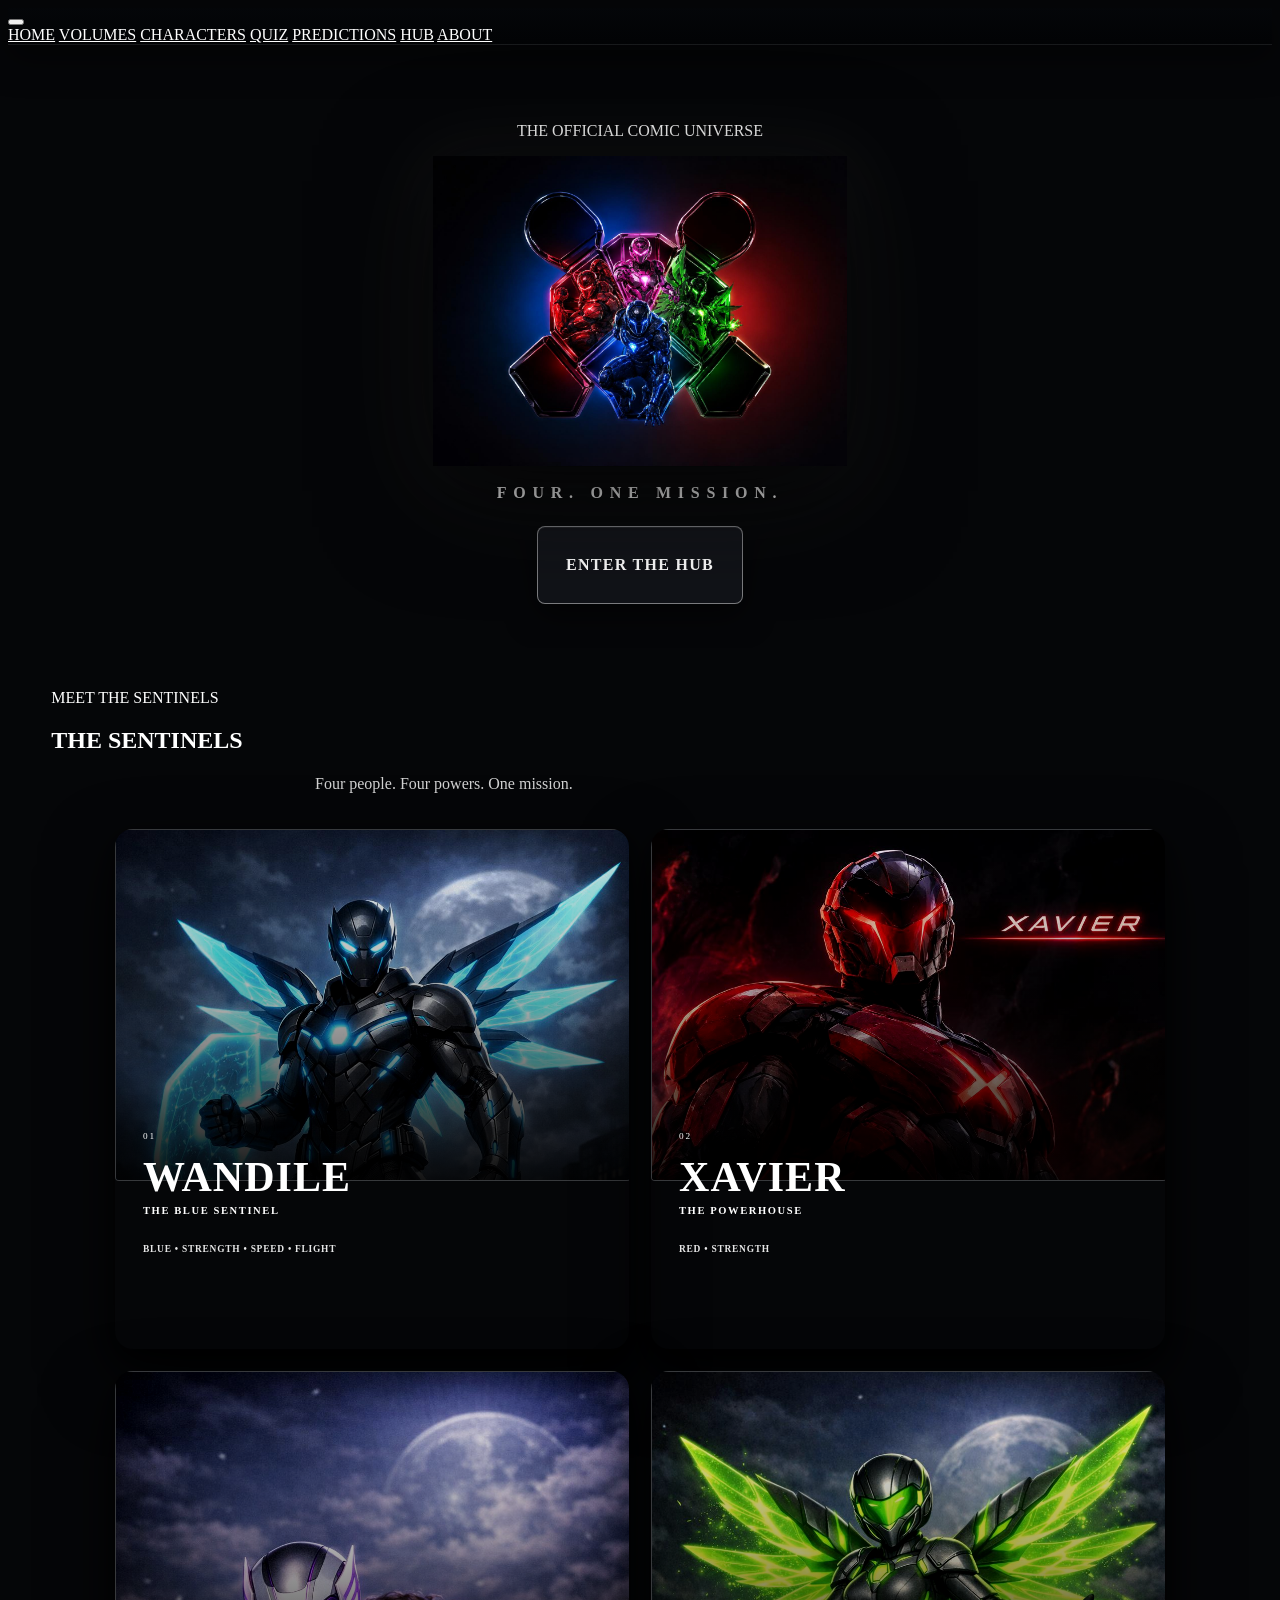
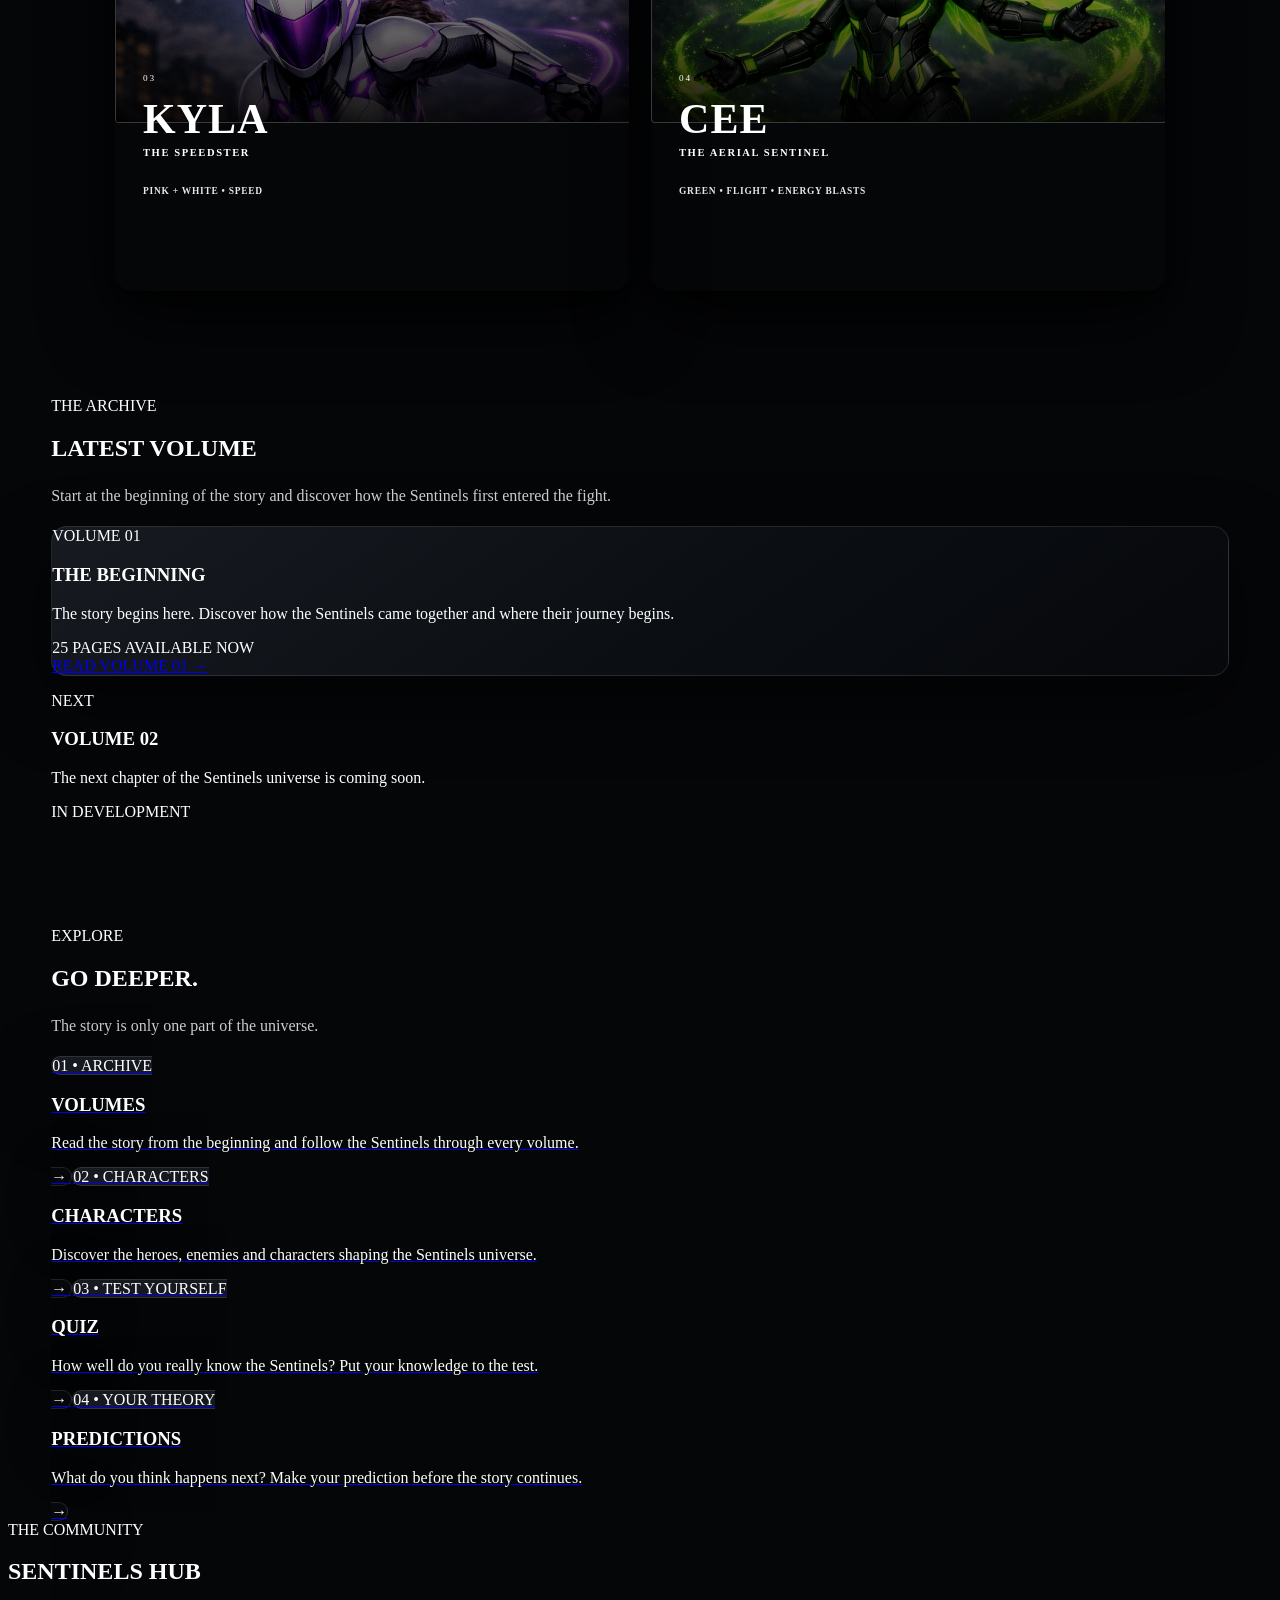
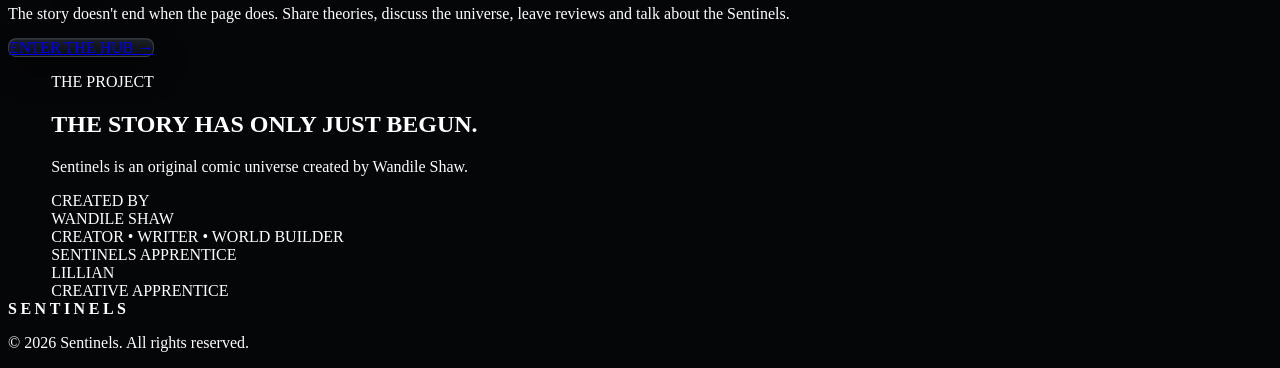
==== commit 2caa1b40: "Update index.html" ====
--- a/index.html
+++ b/index.html
@@ -26,12 +26,413 @@
         href="style.css"
     >
 
+    <style>
+
+        /* =========================================================
+           HOMEPAGE OVERRIDES
+           ========================================================= */
+
+        body {
+            background: #050608;
+            color: #ffffff;
+        }
+
+        /* Keep the navigation simple */
+        .site-header {
+            background: rgba(5, 6, 8, 0.96);
+        }
+
+        .site-header .brand {
+            display: none;
+        }
+
+        .main-nav {
+            justify-content: center;
+        }
+
+        .main-nav a {
+            color: #ffffff !important;
+        }
+
+        .main-nav a::after {
+            background: #ffffff !important;
+        }
+
+
+        /* =========================================================
+           HERO
+           ========================================================= */
+
+        .hero-section {
+            min-height: auto !important;
+            padding: 70px 24px 35px !important;
+            display: flex;
+            align-items: center;
+            justify-content: center;
+            text-align: center;
+        }
+
+        .hero-content {
+            width: 100%;
+            max-width: 900px;
+            margin: 0 auto;
+        }
+
+        .hero-content .eyebrow {
+            color: #ffffff !important;
+        }
+
+        .hero-logo {
+            display: block;
+            width: min(440px, 82vw);
+            max-width: 100%;
+            margin: 12px auto 18px;
+        }
+
+        .hero-content .tagline {
+            color: #ffffff !important;
+            margin-bottom: 24px;
+        }
+
+        .hero-actions {
+            display: flex;
+            justify-content: center;
+            margin: 0;
+        }
+
+        .hero-actions .universe-button {
+            display: inline-flex;
+            align-items: center;
+            justify-content: center;
+            padding: 14px 28px;
+            color: #ffffff !important;
+            background: #111318;
+            border: 1px solid rgba(255,255,255,0.45);
+            text-decoration: none;
+            font-weight: 700;
+            letter-spacing: 0.08em;
+            transition: 0.25s ease;
+        }
+
+        .hero-actions .universe-button:hover {
+            background: #ffffff;
+            color: #050608 !important;
+        }
+
+        .hero-actions .text-link {
+            display: none !important;
+        }
+
+
+        /* =========================================================
+           REMOVE OLD STORY SECTION
+           ========================================================= */
+
+        #story {
+            display: none !important;
+        }
+
+
+        /* =========================================================
+           SENTINELS SECTION
+           ========================================================= */
+
+        #sentinels {
+            padding-top: 25px !important;
+            margin-top: 0 !important;
+        }
+
+        #sentinels .eyebrow {
+            color: #ffffff !important;
+        }
+
+        #sentinels h2 {
+            color: #ffffff !important;
+            margin-bottom: 10px;
+        }
+
+        #sentinels .section-intro {
+            color: #ffffff !important;
+            opacity: 0.82;
+            max-width: 650px;
+            margin-left: auto;
+            margin-right: auto;
+        }
+
+
+        /* =========================================================
+           CHARACTER GRID
+           ========================================================= */
+
+        .sentinel-grid {
+            display: grid !important;
+            grid-template-columns: repeat(2, minmax(0, 1fr));
+            gap: 22px;
+            max-width: 1050px;
+            margin: 30px auto 0;
+            perspective: 1400px;
+        }
+
+
+        /* =========================================================
+           FLIP CARDS
+           ========================================================= */
+
+        .sentinel-card {
+            position: relative;
+            min-height: 520px;
+            cursor: pointer;
+            outline: none;
+            background: transparent !important;
+            border: 0 !important;
+            padding: 0 !important;
+            transform-style: preserve-3d;
+            transition: transform 0.75s cubic-bezier(.2,.75,.2,1);
+        }
+
+        .sentinel-card.is-flipped {
+            transform: rotateY(180deg);
+        }
+
+        .sentinel-card::before,
+        .sentinel-card::after {
+            display: none !important;
+        }
+
+
+        /* The front/back are created by the existing card
+           content plus these controlled layers. */
+
+        .sentinel-card-image-wrap,
+        .sentinel-card-content {
+            backface-visibility: hidden;
+            -webkit-backface-visibility: hidden;
+        }
+
+        .sentinel-card-image-wrap {
+            position: absolute !important;
+            inset: 0;
+            z-index: 1;
+            overflow: hidden;
+            border: 1px solid rgba(255,255,255,0.18);
+            border-radius: 4px;
+            background: #0b0d11;
+        }
+
+        .sentinel-card-image-wrap::after {
+            content: "";
+            position: absolute;
+            inset: 0;
+            background:
+                linear-gradient(
+                    to top,
+                    rgba(0,0,0,0.92) 0%,
+                    rgba(0,0,0,0.35) 48%,
+                    rgba(0,0,0,0.04) 100%
+                );
+            pointer-events: none;
+        }
+
+        .sentinel-card-image {
+            width: 100% !important;
+            height: 100% !important;
+            object-fit: cover;
+            display: block;
+        }
+
+
+        /* Front information */
+
+        .sentinel-card-content {
+            position: absolute !important;
+            z-index: 2;
+            left: 0;
+            right: 0;
+            bottom: 0;
+            padding: 28px;
+            text-align: left;
+            color: #ffffff !important;
+            background: transparent !important;
+        }
+
+        .sentinel-card-content .sentinel-number,
+        .sentinel-card-content h3,
+        .sentinel-card-content p,
+        .sentinel-card-content small {
+            color: #ffffff !important;
+        }
+
+        .sentinel-card-content h3 {
+            font-size: clamp(28px, 4vw, 42px);
+            margin: 4px 0;
+        }
+
+        .sentinel-card-content p {
+            margin: 0 0 8px;
+            font-weight: 700;
+        }
+
+        .sentinel-card-content small {
+            opacity: 0.9;
+        }
+
+        /* Remove the old visible dossier wording */
+        .card-action {
+            display: none !important;
+        }
+
+
+        /* =========================================================
+           BACK OF CARD
+           ========================================================= */
+
+        .sentinel-card .sentinel-card-back {
+            position: absolute;
+            inset: 0;
+            z-index: 5;
+            padding: 32px;
+            display: flex;
+            flex-direction: column;
+            justify-content: center;
+            text-align: left;
+            color: #ffffff;
+            background: #0b0d11;
+            border: 1px solid rgba(255,255,255,0.22);
+            border-radius: 4px;
+            transform: rotateY(180deg);
+            backface-visibility: hidden;
+            -webkit-backface-visibility: hidden;
+        }
+
+        .sentinel-card-back .back-number {
+            font-size: 13px;
+            letter-spacing: 0.18em;
+            opacity: 0.6;
+            margin-bottom: 8px;
+        }
+
+        .sentinel-card-back h3 {
+            color: #ffffff;
+            font-size: clamp(28px, 4vw, 42px);
+            margin: 0 0 5px;
+        }
+
+        .sentinel-card-back .back-role {
+            color: #ffffff;
+            font-weight: 700;
+            margin-bottom: 22px;
+        }
+
+        .sentinel-detail {
+            border-top: 1px solid rgba(255,255,255,0.16);
+            padding: 13px 0;
+        }
+
+        .sentinel-detail span {
+            display: block;
+            font-size: 11px;
+            letter-spacing: 0.16em;
+            opacity: 0.55;
+            margin-bottom: 5px;
+        }
+
+        .sentinel-detail strong {
+            color: #ffffff;
+            font-size: 14px;
+            line-height: 1.5;
+        }
+
+        .sentinel-description {
+            color: rgba(255,255,255,0.78);
+            font-size: 14px;
+            line-height: 1.6;
+            margin-top: 10px;
+        }
+
+        .flip-hint {
+            margin-top: 20px;
+            font-size: 10px;
+            letter-spacing: 0.15em;
+            opacity: 0.45;
+        }
+
+
+        /* =========================================================
+           REMOVE UNWANTED DOSSIER LANGUAGE
+           ========================================================= */
+
+        .explore-card-number {
+            color: #ffffff !important;
+        }
+
+
+        /* =========================================================
+           GENERAL READABILITY
+           ========================================================= */
+
+        .section h2,
+        .section h3,
+        .section p,
+        .section span,
+        .section small,
+        .hub-preview h2,
+        .hub-preview p,
+        footer {
+            color: #ffffff;
+        }
+
+        .section-intro {
+            color: rgba(255,255,255,0.8) !important;
+        }
+
+
+        /* =========================================================
+           MOBILE
+           ========================================================= */
+
+        @media (max-width: 700px) {
+
+            .hero-section {
+                padding-top: 45px !important;
+                padding-bottom: 20px !important;
+            }
+
+            .hero-logo {
+                width: min(360px, 88vw);
+            }
+
+            #sentinels {
+                padding-top: 15px !important;
+            }
+
+            .sentinel-grid {
+                grid-template-columns: 1fr;
+                gap: 18px;
+                margin-top: 24px;
+            }
+
+            .sentinel-card {
+                min-height: 500px;
+            }
+
+            .sentinel-card-content {
+                padding: 22px;
+            }
+
+            .sentinel-card .sentinel-card-back {
+                padding: 25px;
+            }
+
+        }
+
+    </style>
+
 </head>
 
 <body>
 
     <!-- =========================================================
-         DEEP SPACE ENVIRONMENT
+         BACKGROUND
          ========================================================= -->
 
     <div
@@ -70,126 +471,6 @@
 
         </div>
 
-
-        <!-- Satellites -->
-
-        <div
-            class="satellite"
-            style="top:13%;left:8%;transform:rotate(-18deg) scale(.85)"
-        ></div>
-
-        <div
-            class="satellite"
-            style="top:35%;left:88%;transform:rotate(24deg) scale(.65)"
-        ></div>
-
-        <div
-            class="satellite"
-            style="top:73%;left:13%;transform:rotate(12deg) scale(.55)"
-        ></div>
-
-        <div
-            class="satellite"
-            style="top:82%;left:84%;transform:rotate(-31deg) scale(.75)"
-        ></div>
-
-
-        <!-- Asteroids -->
-
-        <div
-            class="asteroid blue one"
-            style="top:21%;left:24%;transform:scale(.85)"
-        ></div>
-
-        <div
-            class="asteroid red two"
-            style="top:48%;left:7%;transform:scale(.7)"
-        ></div>
-
-        <div
-            class="asteroid green three"
-            style="top:68%;left:89%;transform:scale(.65)"
-        ></div>
-
-        <div
-            class="asteroid white four"
-            style="top:78%;left:47%;transform:scale(.55)"
-        ></div>
-
-        <div
-            class="asteroid pink five"
-            style="top:28%;left:79%;transform:scale(.8)"
-        ></div>
-
-
-        <!-- Flaming rocks -->
-
-        <div
-            class="fire-asteroid"
-            style="top:18%;left:55%;transform:rotate(18deg) scale(.9)"
-        ></div>
-
-        <div
-            class="fire-asteroid"
-            style="top:57%;left:32%;transform:rotate(-24deg) scale(.65)"
-        ></div>
-
-        <div
-            class="fire-asteroid"
-            style="top:88%;left:70%;transform:rotate(36deg) scale(.75)"
-        ></div>
-
-
-        <!-- Energy orbs -->
-
-        <div
-            class="space-orb blue"
-            style="top:27%;left:15%"
-        ></div>
-
-        <div
-            class="space-orb pink"
-            style="top:41%;left:81%;animation-delay:-2s"
-        ></div>
-
-        <div
-            class="space-orb red"
-            style="top:63%;left:18%;animation-delay:-4s"
-        ></div>
-
-        <div
-            class="space-orb green"
-            style="top:76%;left:76%;animation-delay:-1.5s"
-        ></div>
-
-        <div
-            class="space-orb blue"
-            style="top:91%;left:31%;animation-delay:-3s"
-        ></div>
-
-
-        <!-- Small ships -->
-
-        <div
-            class="space-ship ship-one"
-            style="top:22%;left:-5%"
-        ></div>
-
-        <div
-            class="space-ship ship-two"
-            style="top:47%;left:20%"
-        ></div>
-
-        <div
-            class="space-ship ship-three"
-            style="top:69%;left:52%"
-        ></div>
-
-        <div
-            class="space-ship ship-four"
-            style="top:84%;left:5%"
-        ></div>
-
     </div>
 
 
@@ -198,15 +479,6 @@
          ========================================================= -->
 
     <header class="site-header">
-
-        <a
-            href="index.html"
-            class="brand"
-            aria-label="Sentinels Home"
-        >
-            SENTINELS
-        </a>
-
 
         <button
             id="menuToggle"
@@ -228,36 +500,13 @@
             aria-label="Main navigation"
         >
 
-            <a
-                href="index.html"
-                class="active"
-            >
-                HOME
-            </a>
-
-            <a href="archive.html">
-                VOLUMES
-            </a>
-
-            <a href="sentinels.html">
-                CHARACTERS
-            </a>
-
-            <a href="quiz.html">
-                QUIZ
-            </a>
-
-            <a href="prediction.html">
-                PREDICTIONS
-            </a>
-
-            <a href="hub.html">
-                HUB
-            </a>
-
-            <a href="about.html">
-                ABOUT
-            </a>
+            <a href="index.html" class="active">HOME</a>
+            <a href="archive.html">VOLUMES</a>
+            <a href="sentinels.html">CHARACTERS</a>
+            <a href="quiz.html">QUIZ</a>
+            <a href="prediction.html">PREDICTIONS</a>
+            <a href="hub.html">HUB</a>
+            <a href="about.html">ABOUT</a>
 
         </nav>
 
@@ -285,9 +534,6 @@
                 <p class="eyebrow">
                     THE OFFICIAL COMIC UNIVERSE
                 </p>
-
-
-                <!-- ORIGINAL SENTINELS LOGO -->
 
                 <img
                     src="Logo final.jpeg"
@@ -295,63 +541,22 @@
                     class="hero-logo"
                 >
 
-
                 <p class="tagline">
                     FOUR. ONE MISSION.
                 </p>
 
-
                 <div class="hero-actions">
 
                     <a
-                        href="reader.html?volume=1"
+                        href="hub.html"
                         class="universe-button"
                     >
-                        READ THE BEGINNING
+                        ENTER THE HUB
                     </a>
 
-                    <a
-                        href="#sentinels"
-                        class="text-link"
-                    >
-                        MEET THE SENTINELS ↓
-                    </a>
-
                 </div>
 
             </div>
-
-        </section>
-
-
-        <!-- =====================================================
-             STORY INTRO
-             ===================================================== -->
-
-        <section
-            id="story"
-            class="section story"
-        >
-
-            <p class="eyebrow">
-                THE STORY
-            </p>
-
-            <h2>
-                THEY WERE CHOSEN.
-            </h2>
-
-            <p>
-                Four ordinary people. Four extraordinary powers.
-                One enemy that has been waiting for them.
-            </p>
-
-            <a
-                href="archive.html"
-                class="text-link"
-            >
-                DISCOVER THE STORY →
-            </a>
 
         </section>
 
@@ -366,7 +571,7 @@
         >
 
             <p class="eyebrow">
-                MEET THE TEAM
+                MEET THE SENTINELS
             </p>
 
             <h2>
@@ -375,29 +580,26 @@
 
             <p class="section-intro">
                 Four people. Four powers. One mission.
-                Explore the heroes at the centre of the story.
             </p>
 
 
             <div class="sentinel-grid">
 
 
-                <!-- =================================================
-                     WANDILE
-                     ================================================= -->
+                <!-- WANDILE -->
 
                 <article
                     class="sentinel-card wandile"
                     tabindex="0"
                     role="button"
-                    aria-label="Open Wandile's Sentinel dossier"
-                    data-character="wandile"
+                    aria-label="Open Wandile character card"
                     data-name="WANDILE"
                     data-role="THE BLUE SENTINEL"
                     data-colour="BLUE"
-                    data-abilities="STRENGTH • SPEED • FLIGHT"
-                    data-description="The blue Sentinel. Wandile begins with immense strength and later develops speed and flight, with retractable wings and a retractable shield."
-                    data-image="Wandile character art.jpeg"
+                    data-strength="Immense strength"
+                    data-abilities="Strength • Speed • Flight"
+                    data-combat="Powerful close-range combat with strength, speed and aerial movement."
+                    data-description="Wandile is the Blue Sentinel. His abilities develop beyond immense strength into speed and flight, including retractable wings and a retractable shield."
                 >
 
                     <div class="sentinel-card-image-wrap">
@@ -430,31 +632,58 @@
                             BLUE • STRENGTH • SPEED • FLIGHT
                         </small>
 
-                        <span class="card-action">
-                            VIEW DOSSIER →
+                    </div>
+
+
+                    <div class="sentinel-card-back">
+
+                        <span class="back-number">
+                            SENTINEL 01
                         </span>
 
+                        <h3>WANDILE</h3>
+
+                        <p class="back-role">
+                            THE BLUE SENTINEL
+                        </p>
+
+                        <div class="sentinel-detail">
+                            <span>STRENGTH</span>
+                            <strong>Immense strength</strong>
+                        </div>
+
+                        <div class="sentinel-detail">
+                            <span>ABILITIES</span>
+                            <strong>Strength • Speed • Flight</strong>
+                        </div>
+
+                        <div class="sentinel-detail">
+                            <span>COMBAT</span>
+                            <strong>Powerful close-range combat with strength, speed and aerial movement.</strong>
+                        </div>
+
+                        <p class="sentinel-description">
+                            Wandile is the Blue Sentinel. His abilities develop beyond immense strength into speed and flight, including retractable wings and a retractable shield.
+                        </p>
+
+                        <span class="flip-hint">
+                            TAP TO RETURN
+                        </span>
+
                     </div>
 
                 </article>
 
 
-                <!-- =================================================
-                     XAVIER
-                     ================================================= -->
+                <!-- XAVIER -->
 
                 <article
                     class="sentinel-card xavier"
                     tabindex="0"
                     role="button"
-                    aria-label="Open Xavier's Sentinel dossier"
-                    data-character="xavier"
+                    aria-label="Open Xavier character card"
                     data-name="XAVIER"
                     data-role="THE POWERHOUSE"
-                    data-colour="RED"
-                    data-abilities="STRENGTH"
-                    data-description="The red Sentinel and the team's powerhouse, Xavier possesses immense strength."
-                    data-image="Xavier character art final.jpeg"
                 >
 
                     <div class="sentinel-card-image-wrap">
@@ -487,31 +716,56 @@
                             RED • STRENGTH
                         </small>
 
-                        <span class="card-action">
-                            VIEW DOSSIER →
+                    </div>
+
+
+                    <div class="sentinel-card-back">
+
+                        <span class="back-number">
+                            SENTINEL 02
                         </span>
 
+                        <h3>XAVIER</h3>
+
+                        <p class="back-role">
+                            THE POWERHOUSE
+                        </p>
+
+                        <div class="sentinel-detail">
+                            <span>STRENGTH</span>
+                            <strong>Immense physical strength</strong>
+                        </div>
+
+                        <div class="sentinel-detail">
+                            <span>ABILITIES</span>
+                            <strong>Strength</strong>
+                        </div>
+
+                        <div class="sentinel-detail">
+                            <span>COMBAT</span>
+                            <strong>Direct powerhouse combat built around overwhelming strength.</strong>
+                        </div>
+
+                        <p class="sentinel-description">
+                            Xavier is the Red Sentinel and the team's powerhouse, possessing immense strength.
+                        </p>
+
+                        <span class="flip-hint">
+                            TAP TO RETURN
+                        </span>
+
                     </div>
 
                 </article>
 
 
-                <!-- =================================================
-                     KYLA
-                     ================================================= -->
+                <!-- KYLA -->
 
                 <article
                     class="sentinel-card kyla"
                     tabindex="0"
                     role="button"
-                    aria-label="Open Kyla's Sentinel dossier"
-                    data-character="kyla"
-                    data-name="KYLA"
-                    data-role="THE SPEEDSTER"
-                    data-colour="PINK + WHITE"
-                    data-abilities="SPEED"
-                    data-description="The pink and white Sentinel. Kyla's defining ability is extraordinary speed."
-                    data-image="Kyla character art final 1.jpeg"
+                    aria-label="Open Kyla character card"
                 >
 
                     <div class="sentinel-card-image-wrap">
@@ -544,31 +798,56 @@
                             PINK + WHITE • SPEED
                         </small>
 
-                        <span class="card-action">
-                            VIEW DOSSIER →
+                    </div>
+
+
+                    <div class="sentinel-card-back">
+
+                        <span class="back-number">
+                            SENTINEL 03
                         </span>
 
+                        <h3>KYLA</h3>
+
+                        <p class="back-role">
+                            THE SPEEDSTER
+                        </p>
+
+                        <div class="sentinel-detail">
+                            <span>STRENGTH</span>
+                            <strong>High-speed movement and rapid reactions</strong>
+                        </div>
+
+                        <div class="sentinel-detail">
+                            <span>ABILITIES</span>
+                            <strong>Speed</strong>
+                        </div>
+
+                        <div class="sentinel-detail">
+                            <span>COMBAT</span>
+                            <strong>Speed-based combat using rapid movement and quick attacks.</strong>
+                        </div>
+
+                        <p class="sentinel-description">
+                            Kyla is the Pink and White Sentinel. Her defining ability is extraordinary speed.
+                        </p>
+
+                        <span class="flip-hint">
+                            TAP TO RETURN
+                        </span>
+
                     </div>
 
                 </article>
 
 
-                <!-- =================================================
-                     CEE
-                     ================================================= -->
+                <!-- CEE -->
 
                 <article
                     class="sentinel-card cee"
                     tabindex="0"
                     role="button"
-                    aria-label="Open Cee's Sentinel dossier"
-                    data-character="cee"
-                    data-name="CEE"
-                    data-role="THE AERIAL SENTINEL"
-                    data-colour="GREEN"
-                    data-abilities="FLIGHT • ENERGY BLASTS"
-                    data-description="The green Sentinel. Cee can fly using retractable wings and project energy blasts from her hands, both on the ground and while airborne."
-                    data-image="Cee character art.jpeg"
+                    aria-label="Open Cee character card"
                 >
 
                     <div class="sentinel-card-image-wrap">
@@ -601,8 +880,42 @@
                             GREEN • FLIGHT • ENERGY BLASTS
                         </small>
 
-                        <span class="card-action">
-                            VIEW DOSSIER →
+                    </div>
+
+
+                    <div class="sentinel-card-back">
+
+                        <span class="back-number">
+                            SENTINEL 04
+                        </span>
+
+                        <h3>CEE</h3>
+
+                        <p class="back-role">
+                            THE AERIAL SENTINEL
+                        </p>
+
+                        <div class="sentinel-detail">
+                            <span>STRENGTH</span>
+                            <strong>Aerial mobility and energy projection</strong>
+                        </div>
+
+                        <div class="sentinel-detail">
+                            <span>ABILITIES</span>
+                            <strong>Flight • Energy blasts</strong>
+                        </div>
+
+                        <div class="sentinel-detail">
+                            <span>COMBAT</span>
+                            <strong>Aerial combat combined with ranged energy attacks.</strong>
+                        </div>
+
+                        <p class="sentinel-description">
+                            Cee is the Green Sentinel. She can fly using retractable wings and project energy blasts from her hands.
+                        </p>
+
+                        <span class="flip-hint">
+                            TAP TO RETURN
                         </span>
 
                     </div>
@@ -638,7 +951,6 @@
 
 
             <div class="volume-feature">
-
 
                 <article class="volume-panel">
 
@@ -657,7 +969,6 @@
                             Sentinels came together and where their
                             journey begins.
                         </p>
-
 
                         <div class="volume-meta">
 
@@ -734,12 +1045,10 @@
 
             <div class="explore-grid">
 
-
                 <a
                     href="archive.html"
                     class="explore-card"
                 >
-
                     <span class="explore-card-number">
                         01 • ARCHIVE
                     </span>
@@ -756,7 +1065,6 @@
                     <span class="explore-arrow">
                         →
                     </span>
-
                 </a>
 
 
@@ -764,9 +1072,8 @@
                     href="sentinels.html"
                     class="explore-card"
                 >
-
                     <span class="explore-card-number">
-                        02 • DOSSIERS
+                        02 • CHARACTERS
                     </span>
 
                     <h3>
@@ -781,7 +1088,6 @@
                     <span class="explore-arrow">
                         →
                     </span>
-
                 </a>
 
 
@@ -789,7 +1095,6 @@
                     href="quiz.html"
                     class="explore-card"
                 >
-
                     <span class="explore-card-number">
                         03 • TEST YOURSELF
                     </span>
@@ -806,7 +1111,6 @@
                     <span class="explore-arrow">
                         →
                     </span>
-
                 </a>
 
 
@@ -814,7 +1118,6 @@
                     href="prediction.html"
                     class="explore-card"
                 >
-
                     <span class="explore-card-number">
                         04 • YOUR THEORY
                     </span>
@@ -831,7 +1134,6 @@
                     <span class="explore-arrow">
                         →
                     </span>
-
                 </a>
 
             </div>
@@ -840,7 +1142,7 @@
 
 
         <!-- =====================================================
-             HUB
+             COMMUNITY HUB
              ===================================================== -->
 
         <section
@@ -934,116 +1236,6 @@
 
 
     <!-- =========================================================
-         CHARACTER DOSSIER
-         ========================================================= -->
-
-    <div
-        id="dossierOverlay"
-        class="dossier-overlay"
-        aria-hidden="true"
-    >
-
-        <div
-            class="dossier"
-            role="dialog"
-            aria-modal="true"
-            aria-labelledby="dossierName"
-        >
-
-            <button
-                id="dossierClose"
-                class="dossier-close"
-                type="button"
-                aria-label="Close character dossier"
-            >
-                ×
-            </button>
-
-
-            <div class="dossier-image-wrap">
-
-                <img
-                    id="dossierImage"
-                    class="dossier-image"
-                    src=""
-                    alt=""
-                >
-
-            </div>
-
-
-            <div class="dossier-content">
-
-                <span
-                    id="dossierNumber"
-                    class="dossier-number"
-                >
-                    SENTINEL
-                </span>
-
-
-                <p
-                    id="dossierRole"
-                    class="dossier-role"
-                >
-                    SENTINEL
-                </p>
-
-
-                <h2 id="dossierName">
-                    WANDILE
-                </h2>
-
-
-                <div class="dossier-line"></div>
-
-
-                <div class="dossier-field">
-
-                    <span>
-                        COLOUR
-                    </span>
-
-                    <strong id="dossierColour">
-                        BLUE
-                    </strong>
-
-                </div>
-
-
-                <div class="dossier-field">
-
-                    <span>
-                        ABILITIES
-                    </span>
-
-                    <strong id="dossierAbilities">
-                        STRENGTH • SPEED • FLIGHT
-                    </strong>
-
-                </div>
-
-
-                <div class="dossier-description">
-
-                    <span>
-                        PROFILE
-                    </span>
-
-                    <p id="dossierDescription">
-                        Sentinel profile.
-                    </p>
-
-                </div>
-
-            </div>
-
-        </div>
-
-    </div>
-
-
-    <!-- =========================================================
          FOOTER
          ========================================================= -->
 
@@ -1063,5 +1255,65 @@
 
     <script src="script.js"></script>
 
+
+    <!-- =========================================================
+         HOMEPAGE CARD INTERACTION
+         ========================================================= -->
+
+    <script>
+
+        document.addEventListener("DOMContentLoaded", function () {
+
+            const cards = document.querySelectorAll(".sentinel-card");
+
+            cards.forEach(function (card) {
+
+                function flipCard() {
+                    card.classList.toggle("is-flipped");
+                }
+
+                card.addEventListener("click", function (event) {
+
+                    if (
+                        event.target.closest("a") ||
+                        event.target.closest("button")
+                    ) {
+                        return;
+                    }
+
+                    flipCard();
+
+                });
+
+
+                card.addEventListener("keydown", function (event) {
+
+                    if (
+                        event.key === "Enter" ||
+                        event.key === " "
+                    ) {
+
+                        event.preventDefault();
+                        flipCard();
+
+                    }
+
+                });
+
+            });
+
+
+            /* Keep the footer year current */
+
+            const year = document.getElementById("currentYear");
+
+            if (year) {
+                year.textContent = new Date().getFullYear();
+            }
+
+        });
+
+    </script>
+
 </body>
 </html>
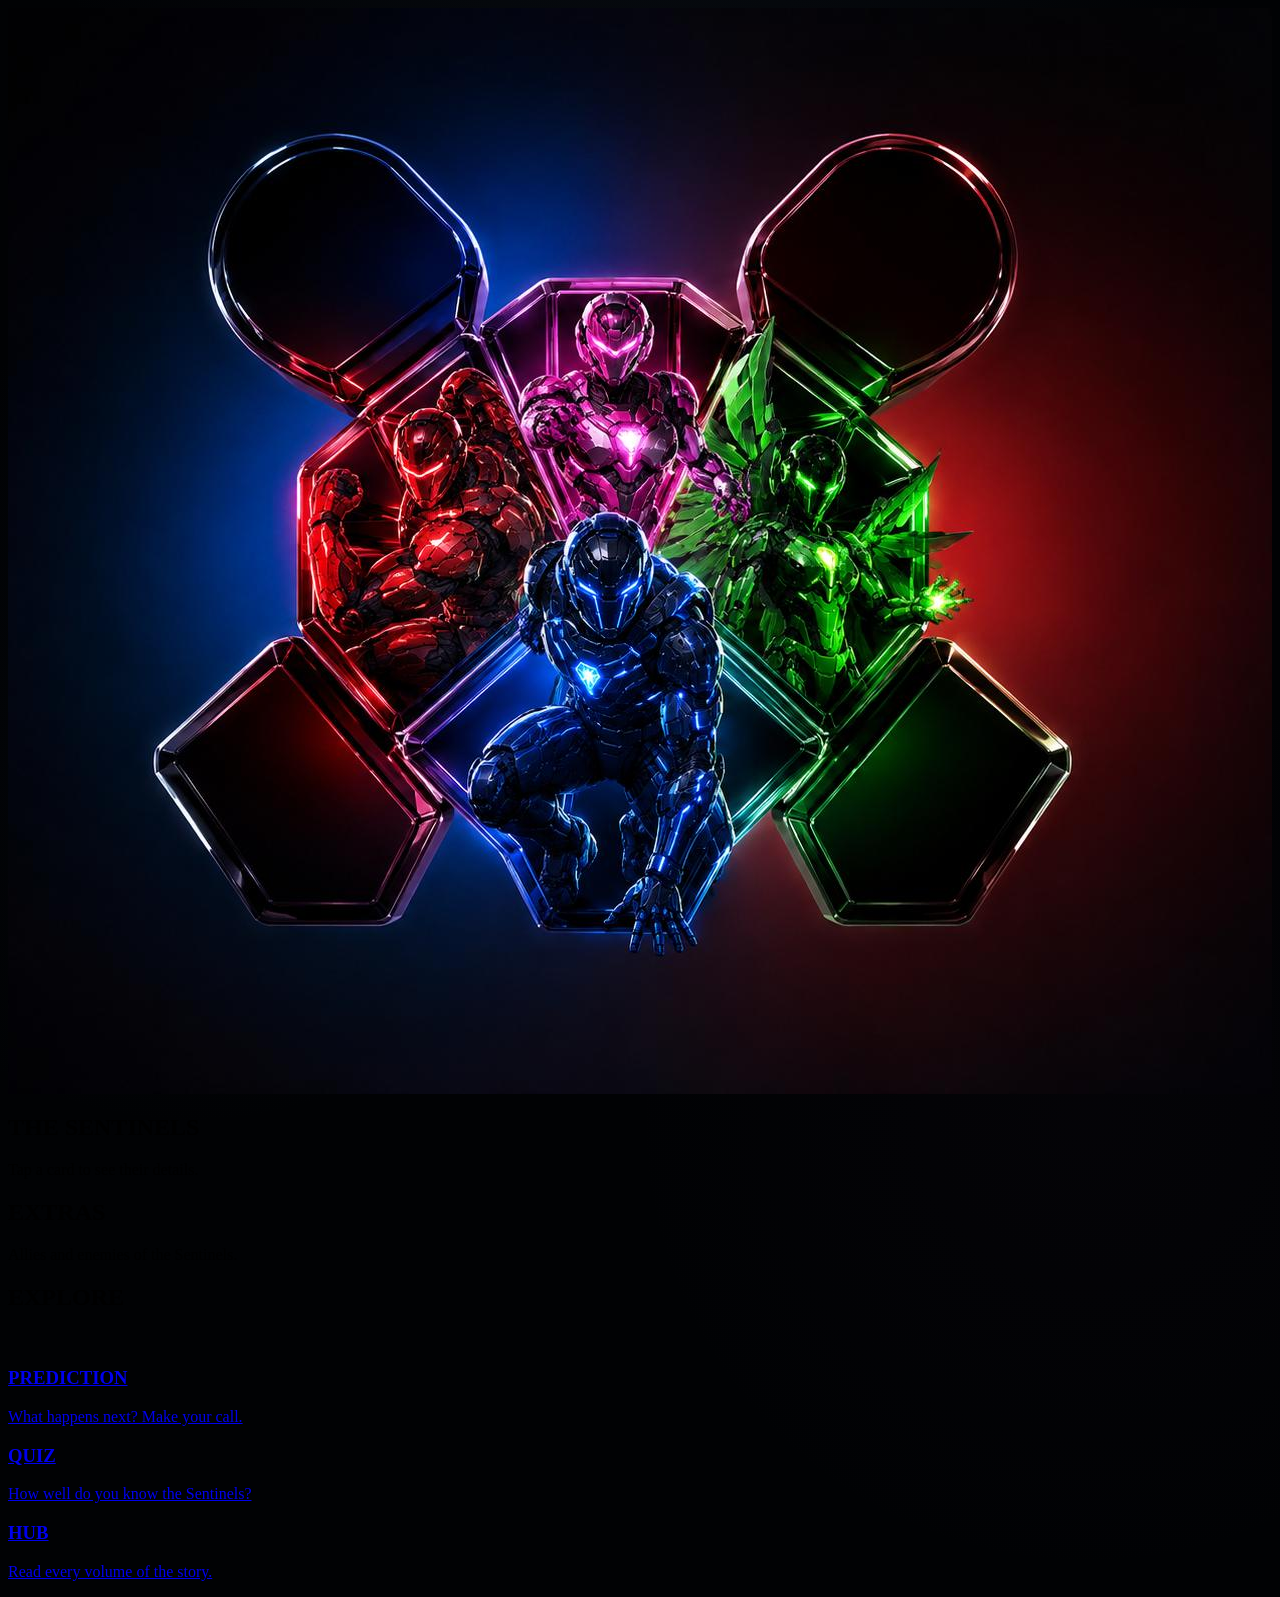
==== commit bb44c59a: "Update index.html" ====
--- a/index.html
+++ b/index.html
@@ -1,1319 +1,13 @@
-<!DOCTYPE html>
-<html lang="en">
-<head>
-
-    <meta charset="UTF-8">
-
-    <meta
-        name="viewport"
-        content="width=device-width, initial-scale=1.0"
-    >
-
-    <meta
-        name="theme-color"
-        content="#010204"
-    >
-
-    <meta
-        name="description"
-        content="SENTINELS — the official comic universe created by Wandile Shaw."
-    >
-
-    <title>SENTINELS — The Official Comic Universe</title>
-
-    <link
-        rel="stylesheet"
-        href="style.css"
-    >
-
-    <style>
-
-        /* =========================================================
-           HOMEPAGE OVERRIDES
-           ========================================================= */
-
-        body {
-            background: #050608;
-            color: #ffffff;
-        }
-
-        /* Keep the navigation simple */
-        .site-header {
-            background: rgba(5, 6, 8, 0.96);
-        }
-
-        .site-header .brand {
-            display: none;
-        }
-
-        .main-nav {
-            justify-content: center;
-        }
-
-        .main-nav a {
-            color: #ffffff !important;
-        }
-
-        .main-nav a::after {
-            background: #ffffff !important;
-        }
-
-
-        /* =========================================================
-           HERO
-           ========================================================= */
-
-        .hero-section {
-            min-height: auto !important;
-            padding: 70px 24px 35px !important;
-            display: flex;
-            align-items: center;
-            justify-content: center;
-            text-align: center;
-        }
-
-        .hero-content {
-            width: 100%;
-            max-width: 900px;
-            margin: 0 auto;
-        }
-
-        .hero-content .eyebrow {
-            color: #ffffff !important;
-        }
-
-        .hero-logo {
-            display: block;
-            width: min(440px, 82vw);
-            max-width: 100%;
-            margin: 12px auto 18px;
-        }
-
-        .hero-content .tagline {
-            color: #ffffff !important;
-            margin-bottom: 24px;
-        }
-
-        .hero-actions {
-            display: flex;
-            justify-content: center;
-            margin: 0;
-        }
-
-        .hero-actions .universe-button {
-            display: inline-flex;
-            align-items: center;
-            justify-content: center;
-            padding: 14px 28px;
-            color: #ffffff !important;
-            background: #111318;
-            border: 1px solid rgba(255,255,255,0.45);
-            text-decoration: none;
-            font-weight: 700;
-            letter-spacing: 0.08em;
-            transition: 0.25s ease;
-        }
-
-        .hero-actions .universe-button:hover {
-            background: #ffffff;
-            color: #050608 !important;
-        }
-
-        .hero-actions .text-link {
-            display: none !important;
-        }
-
-
-        /* =========================================================
-           REMOVE OLD STORY SECTION
-           ========================================================= */
-
-        #story {
-            display: none !important;
-        }
-
-
-        /* =========================================================
-           SENTINELS SECTION
-           ========================================================= */
-
-        #sentinels {
-            padding-top: 25px !important;
-            margin-top: 0 !important;
-        }
-
-        #sentinels .eyebrow {
-            color: #ffffff !important;
-        }
-
-        #sentinels h2 {
-            color: #ffffff !important;
-            margin-bottom: 10px;
-        }
-
-        #sentinels .section-intro {
-            color: #ffffff !important;
-            opacity: 0.82;
-            max-width: 650px;
-            margin-left: auto;
-            margin-right: auto;
-        }
-
-
-        /* =========================================================
-           CHARACTER GRID
-           ========================================================= */
-
-        .sentinel-grid {
-            display: grid !important;
-            grid-template-columns: repeat(2, minmax(0, 1fr));
-            gap: 22px;
-            max-width: 1050px;
-            margin: 30px auto 0;
-            perspective: 1400px;
-        }
-
-
-        /* =========================================================
-           FLIP CARDS
-           ========================================================= */
-
-        .sentinel-card {
-            position: relative;
-            min-height: 520px;
-            cursor: pointer;
-            outline: none;
-            background: transparent !important;
-            border: 0 !important;
-            padding: 0 !important;
-            transform-style: preserve-3d;
-            transition: transform 0.75s cubic-bezier(.2,.75,.2,1);
-        }
-
-        .sentinel-card.is-flipped {
-            transform: rotateY(180deg);
-        }
-
-        .sentinel-card::before,
-        .sentinel-card::after {
-            display: none !important;
-        }
-
-
-        /* The front/back are created by the existing card
-           content plus these controlled layers. */
-
-        .sentinel-card-image-wrap,
-        .sentinel-card-content {
-            backface-visibility: hidden;
-            -webkit-backface-visibility: hidden;
-        }
-
-        .sentinel-card-image-wrap {
-            position: absolute !important;
-            inset: 0;
-            z-index: 1;
-            overflow: hidden;
-            border: 1px solid rgba(255,255,255,0.18);
-            border-radius: 4px;
-            background: #0b0d11;
-        }
-
-        .sentinel-card-image-wrap::after {
-            content: "";
-            position: absolute;
-            inset: 0;
-            background:
-                linear-gradient(
-                    to top,
-                    rgba(0,0,0,0.92) 0%,
-                    rgba(0,0,0,0.35) 48%,
-                    rgba(0,0,0,0.04) 100%
-                );
-            pointer-events: none;
-        }
-
-        .sentinel-card-image {
-            width: 100% !important;
-            height: 100% !important;
-            object-fit: cover;
-            display: block;
-        }
-
-
-        /* Front information */
-
-        .sentinel-card-content {
-            position: absolute !important;
-            z-index: 2;
-            left: 0;
-            right: 0;
-            bottom: 0;
-            padding: 28px;
-            text-align: left;
-            color: #ffffff !important;
-            background: transparent !important;
-        }
-
-        .sentinel-card-content .sentinel-number,
-        .sentinel-card-content h3,
-        .sentinel-card-content p,
-        .sentinel-card-content small {
-            color: #ffffff !important;
-        }
-
-        .sentinel-card-content h3 {
-            font-size: clamp(28px, 4vw, 42px);
-            margin: 4px 0;
-        }
-
-        .sentinel-card-content p {
-            margin: 0 0 8px;
-            font-weight: 700;
-        }
-
-        .sentinel-card-content small {
-            opacity: 0.9;
-        }
-
-        /* Remove the old visible dossier wording */
-        .card-action {
-            display: none !important;
-        }
-
-
-        /* =========================================================
-           BACK OF CARD
-           ========================================================= */
-
-        .sentinel-card .sentinel-card-back {
-            position: absolute;
-            inset: 0;
-            z-index: 5;
-            padding: 32px;
-            display: flex;
-            flex-direction: column;
-            justify-content: center;
-            text-align: left;
-            color: #ffffff;
-            background: #0b0d11;
-            border: 1px solid rgba(255,255,255,0.22);
-            border-radius: 4px;
-            transform: rotateY(180deg);
-            backface-visibility: hidden;
-            -webkit-backface-visibility: hidden;
-        }
-
-        .sentinel-card-back .back-number {
-            font-size: 13px;
-            letter-spacing: 0.18em;
-            opacity: 0.6;
-            margin-bottom: 8px;
-        }
-
-        .sentinel-card-back h3 {
-            color: #ffffff;
-            font-size: clamp(28px, 4vw, 42px);
-            margin: 0 0 5px;
-        }
-
-        .sentinel-card-back .back-role {
-            color: #ffffff;
-            font-weight: 700;
-            margin-bottom: 22px;
-        }
-
-        .sentinel-detail {
-            border-top: 1px solid rgba(255,255,255,0.16);
-            padding: 13px 0;
-        }
-
-        .sentinel-detail span {
-            display: block;
-            font-size: 11px;
-            letter-spacing: 0.16em;
-            opacity: 0.55;
-            margin-bottom: 5px;
-        }
-
-        .sentinel-detail strong {
-            color: #ffffff;
-            font-size: 14px;
-            line-height: 1.5;
-        }
-
-        .sentinel-description {
-            color: rgba(255,255,255,0.78);
-            font-size: 14px;
-            line-height: 1.6;
-            margin-top: 10px;
-        }
-
-        .flip-hint {
-            margin-top: 20px;
-            font-size: 10px;
-            letter-spacing: 0.15em;
-            opacity: 0.45;
-        }
-
-
-        /* =========================================================
-           REMOVE UNWANTED DOSSIER LANGUAGE
-           ========================================================= */
-
-        .explore-card-number {
-            color: #ffffff !important;
-        }
-
-
-        /* =========================================================
-           GENERAL READABILITY
-           ========================================================= */
-
-        .section h2,
-        .section h3,
-        .section p,
-        .section span,
-        .section small,
-        .hub-preview h2,
-        .hub-preview p,
-        footer {
-            color: #ffffff;
-        }
-
-        .section-intro {
-            color: rgba(255,255,255,0.8) !important;
-        }
-
-
-        /* =========================================================
-           MOBILE
-           ========================================================= */
-
-        @media (max-width: 700px) {
-
-            .hero-section {
-                padding-top: 45px !important;
-                padding-bottom: 20px !important;
-            }
-
-            .hero-logo {
-                width: min(360px, 88vw);
-            }
-
-            #sentinels {
-                padding-top: 15px !important;
-            }
-
-            .sentinel-grid {
-                grid-template-columns: 1fr;
-                gap: 18px;
-                margin-top: 24px;
-            }
-
-            .sentinel-card {
-                min-height: 500px;
-            }
-
-            .sentinel-card-content {
-                padding: 22px;
-            }
-
-            .sentinel-card .sentinel-card-back {
-                padding: 25px;
-            }
-
-        }
-
-    </style>
-
-</head>
-
-<body>
-
-    <!-- =========================================================
-         BACKGROUND
-         ========================================================= -->
-
-    <div
-        class="space-background"
-        aria-hidden="true"
-    >
-
-        <div class="extra-stars">
-
-            <span class="extra-star" style="top:8%;left:7%;animation-delay:-1s"></span>
-            <span class="extra-star" style="top:14%;left:19%;animation-delay:-3s"></span>
-            <span class="extra-star" style="top:6%;left:34%;animation-delay:-2s"></span>
-            <span class="extra-star" style="top:23%;left:48%;animation-delay:-4s"></span>
-            <span class="extra-star" style="top:11%;left:63%;animation-delay:-1.5s"></span>
-            <span class="extra-star" style="top:18%;left:82%;animation-delay:-3.5s"></span>
-            <span class="extra-star" style="top:31%;left:91%;animation-delay:-2.5s"></span>
-
-            <span class="extra-star" style="top:38%;left:5%;animation-delay:-3s"></span>
-            <span class="extra-star" style="top:45%;left:17%;animation-delay:-1s"></span>
-            <span class="extra-star" style="top:40%;left:37%;animation-delay:-2s"></span>
-            <span class="extra-star" style="top:53%;left:56%;animation-delay:-3.5s"></span>
-            <span class="extra-star" style="top:43%;left:73%;animation-delay:-1.5s"></span>
-            <span class="extra-star" style="top:57%;left:94%;animation-delay:-4s"></span>
-
-            <span class="extra-star" style="top:67%;left:9%;animation-delay:-2s"></span>
-            <span class="extra-star" style="top:74%;left:26%;animation-delay:-3s"></span>
-            <span class="extra-star" style="top:65%;left:44%;animation-delay:-1s"></span>
-            <span class="extra-star" style="top:78%;left:62%;animation-delay:-3.5s"></span>
-            <span class="extra-star" style="top:70%;left:79%;animation-delay:-2.5s"></span>
-            <span class="extra-star" style="top:87%;left:93%;animation-delay:-4s"></span>
-
-            <span class="extra-star" style="top:92%;left:14%;animation-delay:-1.5s"></span>
-            <span class="extra-star" style="top:84%;left:38%;animation-delay:-2.5s"></span>
-            <span class="extra-star" style="top:94%;left:57%;animation-delay:-3s"></span>
-            <span class="extra-star" style="top:88%;left:76%;animation-delay:-1s"></span>
-
-        </div>
-
-    </div>
-
-
-    <!-- =========================================================
-         HEADER
-         ========================================================= -->
-
-    <header class="site-header">
-
-        <button
-            id="menuToggle"
-            class="menu-toggle"
-            type="button"
-            aria-label="Open navigation"
-            aria-expanded="false"
-            aria-controls="mainNav"
-        >
-            <span></span>
-            <span></span>
-            <span></span>
-        </button>
-
-
-        <nav
-            id="mainNav"
-            class="main-nav"
-            aria-label="Main navigation"
-        >
-
-            <a href="index.html" class="active">HOME</a>
-            <a href="archive.html">VOLUMES</a>
-            <a href="sentinels.html">CHARACTERS</a>
-            <a href="quiz.html">QUIZ</a>
-            <a href="prediction.html">PREDICTIONS</a>
-            <a href="hub.html">HUB</a>
-            <a href="about.html">ABOUT</a>
-
-        </nav>
-
-    </header>
-
-
-    <!-- =========================================================
-         MAIN
-         ========================================================= -->
-
-    <main>
-
-
-        <!-- =====================================================
-             HERO
-             ===================================================== -->
-
-        <section
-            id="home"
-            class="hero-section hero"
-        >
-
-            <div class="hero-content">
-
-                <p class="eyebrow">
-                    THE OFFICIAL COMIC UNIVERSE
-                </p>
-
-                <img
-                    src="Logo final.jpeg"
-                    alt="SENTINELS"
-                    class="hero-logo"
-                >
-
-                <p class="tagline">
-                    FOUR. ONE MISSION.
-                </p>
-
-                <div class="hero-actions">
-
-                    <a
-                        href="hub.html"
-                        class="universe-button"
-                    >
-                        ENTER THE HUB
-                    </a>
-
-                </div>
-
-            </div>
-
-        </section>
-
-
-        <!-- =====================================================
-             THE SENTINELS
-             ===================================================== -->
-
-        <section
-            id="sentinels"
-            class="section"
-        >
-
-            <p class="eyebrow">
-                MEET THE SENTINELS
-            </p>
-
-            <h2>
-                THE SENTINELS
-            </h2>
-
-            <p class="section-intro">
-                Four people. Four powers. One mission.
-            </p>
-
-
-            <div class="sentinel-grid">
-
-
-                <!-- WANDILE -->
-
-                <article
-                    class="sentinel-card wandile"
-                    tabindex="0"
-                    role="button"
-                    aria-label="Open Wandile character card"
-                    data-name="WANDILE"
-                    data-role="THE BLUE SENTINEL"
-                    data-colour="BLUE"
-                    data-strength="Immense strength"
-                    data-abilities="Strength • Speed • Flight"
-                    data-combat="Powerful close-range combat with strength, speed and aerial movement."
-                    data-description="Wandile is the Blue Sentinel. His abilities develop beyond immense strength into speed and flight, including retractable wings and a retractable shield."
-                >
-
-                    <div class="sentinel-card-image-wrap">
-
-                        <img
-                            src="Wandile character art.jpeg"
-                            alt="Wandile, the Blue Sentinel"
-                            class="sentinel-card-image character-image"
-                            loading="lazy"
-                        >
-
-                    </div>
-
-
-                    <div class="sentinel-card-content">
-
-                        <span class="sentinel-number">
-                            01
-                        </span>
-
-                        <h3>
-                            WANDILE
-                        </h3>
-
-                        <p>
-                            THE BLUE SENTINEL
-                        </p>
-
-                        <small>
-                            BLUE • STRENGTH • SPEED • FLIGHT
-                        </small>
-
-                    </div>
-
-
-                    <div class="sentinel-card-back">
-
-                        <span class="back-number">
-                            SENTINEL 01
-                        </span>
-
-                        <h3>WANDILE</h3>
-
-                        <p class="back-role">
-                            THE BLUE SENTINEL
-                        </p>
-
-                        <div class="sentinel-detail">
-                            <span>STRENGTH</span>
-                            <strong>Immense strength</strong>
-                        </div>
-
-                        <div class="sentinel-detail">
-                            <span>ABILITIES</span>
-                            <strong>Strength • Speed • Flight</strong>
-                        </div>
-
-                        <div class="sentinel-detail">
-                            <span>COMBAT</span>
-                            <strong>Powerful close-range combat with strength, speed and aerial movement.</strong>
-                        </div>
-
-                        <p class="sentinel-description">
-                            Wandile is the Blue Sentinel. His abilities develop beyond immense strength into speed and flight, including retractable wings and a retractable shield.
-                        </p>
-
-                        <span class="flip-hint">
-                            TAP TO RETURN
-                        </span>
-
-                    </div>
-
-                </article>
-
-
-                <!-- XAVIER -->
-
-                <article
-                    class="sentinel-card xavier"
-                    tabindex="0"
-                    role="button"
-                    aria-label="Open Xavier character card"
-                    data-name="XAVIER"
-                    data-role="THE POWERHOUSE"
-                >
-
-                    <div class="sentinel-card-image-wrap">
-
-                        <img
-                            src="Xavier character art final.jpeg"
-                            alt="Xavier, the Red Sentinel"
-                            class="sentinel-card-image character-image"
-                            loading="lazy"
-                        >
-
-                    </div>
-
-
-                    <div class="sentinel-card-content">
-
-                        <span class="sentinel-number">
-                            02
-                        </span>
-
-                        <h3>
-                            XAVIER
-                        </h3>
-
-                        <p>
-                            THE POWERHOUSE
-                        </p>
-
-                        <small>
-                            RED • STRENGTH
-                        </small>
-
-                    </div>
-
-
-                    <div class="sentinel-card-back">
-
-                        <span class="back-number">
-                            SENTINEL 02
-                        </span>
-
-                        <h3>XAVIER</h3>
-
-                        <p class="back-role">
-                            THE POWERHOUSE
-                        </p>
-
-                        <div class="sentinel-detail">
-                            <span>STRENGTH</span>
-                            <strong>Immense physical strength</strong>
-                        </div>
-
-                        <div class="sentinel-detail">
-                            <span>ABILITIES</span>
-                            <strong>Strength</strong>
-                        </div>
-
-                        <div class="sentinel-detail">
-                            <span>COMBAT</span>
-                            <strong>Direct powerhouse combat built around overwhelming strength.</strong>
-                        </div>
-
-                        <p class="sentinel-description">
-                            Xavier is the Red Sentinel and the team's powerhouse, possessing immense strength.
-                        </p>
-
-                        <span class="flip-hint">
-                            TAP TO RETURN
-                        </span>
-
-                    </div>
-
-                </article>
-
-
-                <!-- KYLA -->
-
-                <article
-                    class="sentinel-card kyla"
-                    tabindex="0"
-                    role="button"
-                    aria-label="Open Kyla character card"
-                >
-
-                    <div class="sentinel-card-image-wrap">
-
-                        <img
-                            src="Kyla character art final 1.jpeg"
-                            alt="Kyla, the Pink and White Sentinel"
-                            class="sentinel-card-image character-image"
-                            loading="lazy"
-                        >
-
-                    </div>
-
-
-                    <div class="sentinel-card-content">
-
-                        <span class="sentinel-number">
-                            03
-                        </span>
-
-                        <h3>
-                            KYLA
-                        </h3>
-
-                        <p>
-                            THE SPEEDSTER
-                        </p>
-
-                        <small>
-                            PINK + WHITE • SPEED
-                        </small>
-
-                    </div>
-
-
-                    <div class="sentinel-card-back">
-
-                        <span class="back-number">
-                            SENTINEL 03
-                        </span>
-
-                        <h3>KYLA</h3>
-
-                        <p class="back-role">
-                            THE SPEEDSTER
-                        </p>
-
-                        <div class="sentinel-detail">
-                            <span>STRENGTH</span>
-                            <strong>High-speed movement and rapid reactions</strong>
-                        </div>
-
-                        <div class="sentinel-detail">
-                            <span>ABILITIES</span>
-                            <strong>Speed</strong>
-                        </div>
-
-                        <div class="sentinel-detail">
-                            <span>COMBAT</span>
-                            <strong>Speed-based combat using rapid movement and quick attacks.</strong>
-                        </div>
-
-                        <p class="sentinel-description">
-                            Kyla is the Pink and White Sentinel. Her defining ability is extraordinary speed.
-                        </p>
-
-                        <span class="flip-hint">
-                            TAP TO RETURN
-                        </span>
-
-                    </div>
-
-                </article>
-
-
-                <!-- CEE -->
-
-                <article
-                    class="sentinel-card cee"
-                    tabindex="0"
-                    role="button"
-                    aria-label="Open Cee character card"
-                >
-
-                    <div class="sentinel-card-image-wrap">
-
-                        <img
-                            src="Cee character art.jpeg"
-                            alt="Cee, the Green Sentinel"
-                            class="sentinel-card-image character-image"
-                            loading="lazy"
-                        >
-
-                    </div>
-
-
-                    <div class="sentinel-card-content">
-
-                        <span class="sentinel-number">
-                            04
-                        </span>
-
-                        <h3>
-                            CEE
-                        </h3>
-
-                        <p>
-                            THE AERIAL SENTINEL
-                        </p>
-
-                        <small>
-                            GREEN • FLIGHT • ENERGY BLASTS
-                        </small>
-
-                    </div>
-
-
-                    <div class="sentinel-card-back">
-
-                        <span class="back-number">
-                            SENTINEL 04
-                        </span>
-
-                        <h3>CEE</h3>
-
-                        <p class="back-role">
-                            THE AERIAL SENTINEL
-                        </p>
-
-                        <div class="sentinel-detail">
-                            <span>STRENGTH</span>
-                            <strong>Aerial mobility and energy projection</strong>
-                        </div>
-
-                        <div class="sentinel-detail">
-                            <span>ABILITIES</span>
-                            <strong>Flight • Energy blasts</strong>
-                        </div>
-
-                        <div class="sentinel-detail">
-                            <span>COMBAT</span>
-                            <strong>Aerial combat combined with ranged energy attacks.</strong>
-                        </div>
-
-                        <p class="sentinel-description">
-                            Cee is the Green Sentinel. She can fly using retractable wings and project energy blasts from her hands.
-                        </p>
-
-                        <span class="flip-hint">
-                            TAP TO RETURN
-                        </span>
-
-                    </div>
-
-                </article>
-
-            </div>
-
-        </section>
-
-
-        <!-- =====================================================
-             LATEST VOLUME
-             ===================================================== -->
-
-        <section
-            id="latest"
-            class="section"
-        >
-
-            <p class="eyebrow">
-                THE ARCHIVE
-            </p>
-
-            <h2>
-                LATEST VOLUME
-            </h2>
-
-            <p class="section-intro">
-                Start at the beginning of the story and discover
-                how the Sentinels first entered the fight.
-            </p>
-
-
-            <div class="volume-feature">
-
-                <article class="volume-panel">
-
-                    <div>
-
-                        <span class="volume-number">
-                            VOLUME 01
-                        </span>
-
-                        <h3>
-                            THE BEGINNING
-                        </h3>
-
-                        <p>
-                            The story begins here. Discover how the
-                            Sentinels came together and where their
-                            journey begins.
-                        </p>
-
-                        <div class="volume-meta">
-
-                            <span>
-                                25 PAGES
-                            </span>
-
-                            <span>
-                                AVAILABLE NOW
-                            </span>
-
-                        </div>
-
-                    </div>
-
-
-                    <a
-                        href="reader.html?volume=1"
-                        class="volume-link"
-                    >
-                        READ VOLUME 01 →
-                    </a>
-
-                </article>
-
-
-                <article class="volume-coming-soon">
-
-                    <p class="eyebrow">
-                        NEXT
-                    </p>
-
-                    <h3>
-                        VOLUME 02
-                    </h3>
-
-                    <p>
-                        The next chapter of the Sentinels universe
-                        is coming soon.
-                    </p>
-
-                    <span class="volume-status">
-                        IN DEVELOPMENT
-                    </span>
-
-                </article>
-
-            </div>
-
-        </section>
-
-
-        <!-- =====================================================
-             EXPLORE
-             ===================================================== -->
-
-        <section
-            id="explore"
-            class="section"
-        >
-
-            <p class="eyebrow">
-                EXPLORE
-            </p>
-
-            <h2>
-                GO DEEPER.
-            </h2>
-
-            <p class="section-intro">
-                The story is only one part of the universe.
-            </p>
-
-
-            <div class="explore-grid">
-
-                <a
-                    href="archive.html"
-                    class="explore-card"
-                >
-                    <span class="explore-card-number">
-                        01 • ARCHIVE
-                    </span>
-
-                    <h3>
-                        VOLUMES
-                    </h3>
-
-                    <p>
-                        Read the story from the beginning
-                        and follow the Sentinels through every volume.
-                    </p>
-
-                    <span class="explore-arrow">
-                        →
-                    </span>
-                </a>
-
-
-                <a
-                    href="sentinels.html"
-                    class="explore-card"
-                >
-                    <span class="explore-card-number">
-                        02 • CHARACTERS
-                    </span>
-
-                    <h3>
-                        CHARACTERS
-                    </h3>
-
-                    <p>
-                        Discover the heroes, enemies and characters
-                        shaping the Sentinels universe.
-                    </p>
-
-                    <span class="explore-arrow">
-                        →
-                    </span>
-                </a>
-
-
-                <a
-                    href="quiz.html"
-                    class="explore-card"
-                >
-                    <span class="explore-card-number">
-                        03 • TEST YOURSELF
-                    </span>
-
-                    <h3>
-                        QUIZ
-                    </h3>
-
-                    <p>
-                        How well do you really know the Sentinels?
-                        Put your knowledge to the test.
-                    </p>
-
-                    <span class="explore-arrow">
-                        →
-                    </span>
-                </a>
-
-
-                <a
-                    href="prediction.html"
-                    class="explore-card"
-                >
-                    <span class="explore-card-number">
-                        04 • YOUR THEORY
-                    </span>
-
-                    <h3>
-                        PREDICTIONS
-                    </h3>
-
-                    <p>
-                        What do you think happens next?
-                        Make your prediction before the story continues.
-                    </p>
-
-                    <span class="explore-arrow">
-                        →
-                    </span>
-                </a>
-
-            </div>
-
-        </section>
-
-
-        <!-- =====================================================
-             COMMUNITY HUB
-             ===================================================== -->
-
-        <section
-            id="hub"
-            class="hub-preview"
-        >
-
-            <div class="hub-preview-label">
-                THE COMMUNITY
-            </div>
-
-            <h2>
-                SENTINELS HUB
-            </h2>
-
-            <p>
-                The story doesn't end when the page does.
-                Share theories, discuss the universe,
-                leave reviews and talk about the Sentinels.
-            </p>
-
-            <a
-                href="hub.html"
-                class="hub-button"
-            >
-                ENTER THE HUB →
-            </a>
-
-        </section>
-
-
-        <!-- =====================================================
-             ABOUT / CREATOR
-             ===================================================== -->
-
-        <section
-            id="about"
-            class="section about"
-        >
-
-            <p class="eyebrow">
-                THE PROJECT
-            </p>
-
-            <h2>
-                THE STORY HAS ONLY JUST BEGUN.
-            </h2>
-
-            <p>
-                Sentinels is an original comic universe created
-                by Wandile Shaw.
-            </p>
-
-
-            <div class="creator-credit">
-
-                <div class="creator-label">
-                    CREATED BY
-                </div>
-
-                <div class="creator-name">
-                    WANDILE SHAW
-                </div>
-
-                <div class="creator-role">
-                    CREATOR • WRITER • WORLD BUILDER
-                </div>
-
-
-                <div class="apprentice-credit">
-
-                    <div class="apprentice-label">
-                        SENTINELS APPRENTICE
-                    </div>
-
-                    <div class="apprentice-name">
-                        LILLIAN
-                    </div>
-
-                    <div class="apprentice-role">
-                        CREATIVE APPRENTICE
-                    </div>
-
-                </div>
-
-            </div>
-
-        </section>
-
-    </main>
-
-
-    <!-- =========================================================
-         FOOTER
-         ========================================================= -->
-
-    <footer>
-
-        <div class="logo">
-            SENTINELS
-        </div>
-
-        <p>
-            © <span id="currentYear">2026</span>
-            Sentinels. All rights reserved.
-        </p>
-
-    </footer>
-
-
-    <script src="script.js"></script>
-
-
-    <!-- =========================================================
-         HOMEPAGE CARD INTERACTION
-         ========================================================= -->
-
-    <script>
-
-        document.addEventListener("DOMContentLoaded", function () {
-
-            const cards = document.querySelectorAll(".sentinel-card");
-
-            cards.forEach(function (card) {
-
-                function flipCard() {
-                    card.classList.toggle("is-flipped");
-                }
-
-                card.addEventListener("click", function (event) {
-
-                    if (
-                        event.target.closest("a") ||
-                        event.target.closest("button")
-                    ) {
-                        return;
-                    }
-
-                    flipCard();
-
-                });
-
-
-                card.addEventListener("keydown", function (event) {
-
-                    if (
-                        event.key === "Enter" ||
-                        event.key === " "
-                    ) {
-
-                        event.preventDefault();
-                        flipCard();
-
-                    }
-
-                });
-
-            });
-
-
-            /* Keep the footer year current */
-
-            const year = document.getElementById("currentYear");
-
-            if (year) {
-                year.textContent = new Date().getFullYear();
-            }
-
-        });
-
-    </script>
-
-</body>
-</html>+<!DOCTYPE html><html lang="en"><head><meta charset="UTF-8"><meta name="viewport" content="width=device-width,initial-scale=1"><title>SENTINELS</title><link rel="stylesheet" href="style.css"></head>
+<body data-page="home"><main class="wrap">
+<section class="hero"><img src="Logo final.jpeg" alt="SENTINELS"><a class="btn" href="volumes.html">ENTER THE HUB</a></section>
+<h2 class="sec" id="characters">THE SENTINELS</h2><p class="sub">Tap a card to see their details.</p>
+<div class="grid" id="chars"></div>
+<h2 class="sec">EXTRAS</h2><p class="sub">Allies and enemies of the Sentinels.</p>
+<div class="grid" id="extras"></div>
+<h2 class="sec">EXPLORE</h2><br>
+<div class="cards">
+<a class="card" href="prediction.html"><h3>PREDICTION</h3><p>What happens next? Make your call.</p></a>
+<a class="card" href="quiz.html"><h3>QUIZ</h3><p>How well do you know the Sentinels?</p></a>
+<a class="card" href="volumes.html"><h3>HUB</h3><p>Read every volume of the story.</p></a>
+</div></main><script src="script.js"></script></body></html>
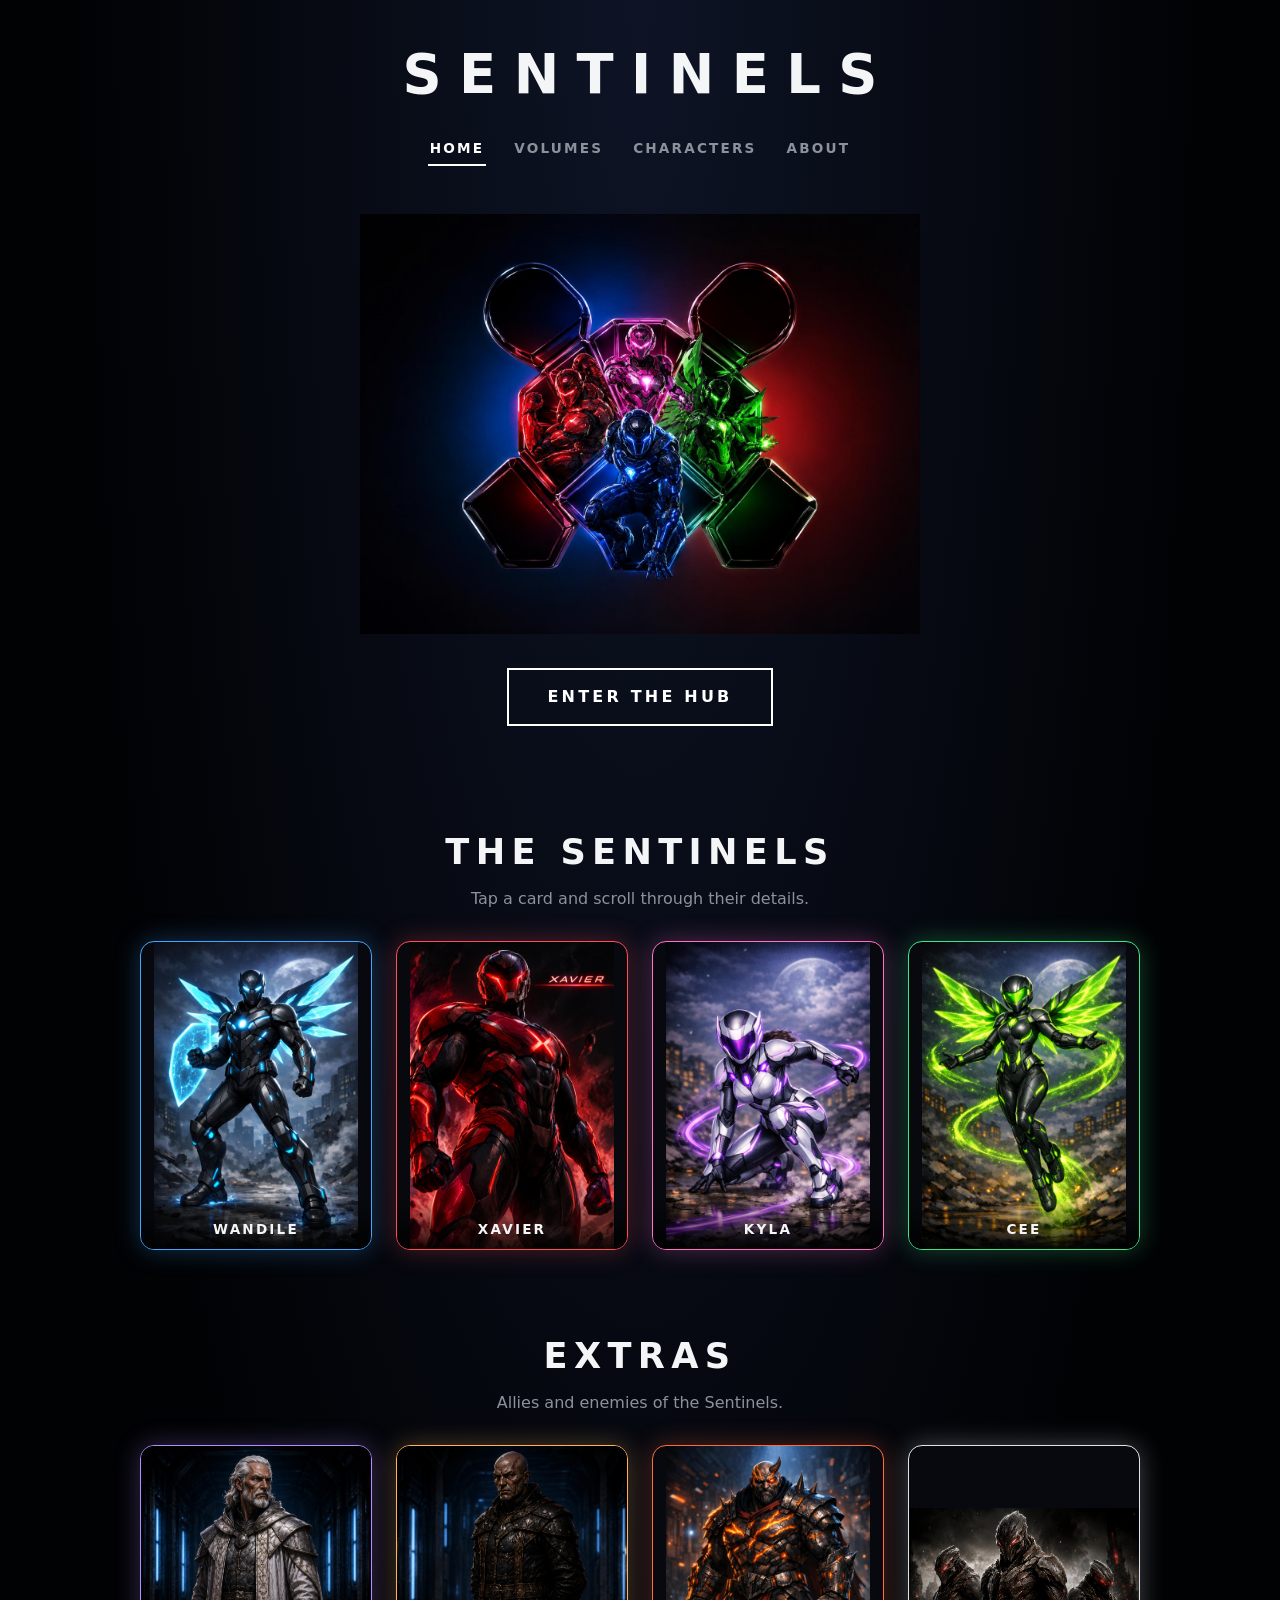
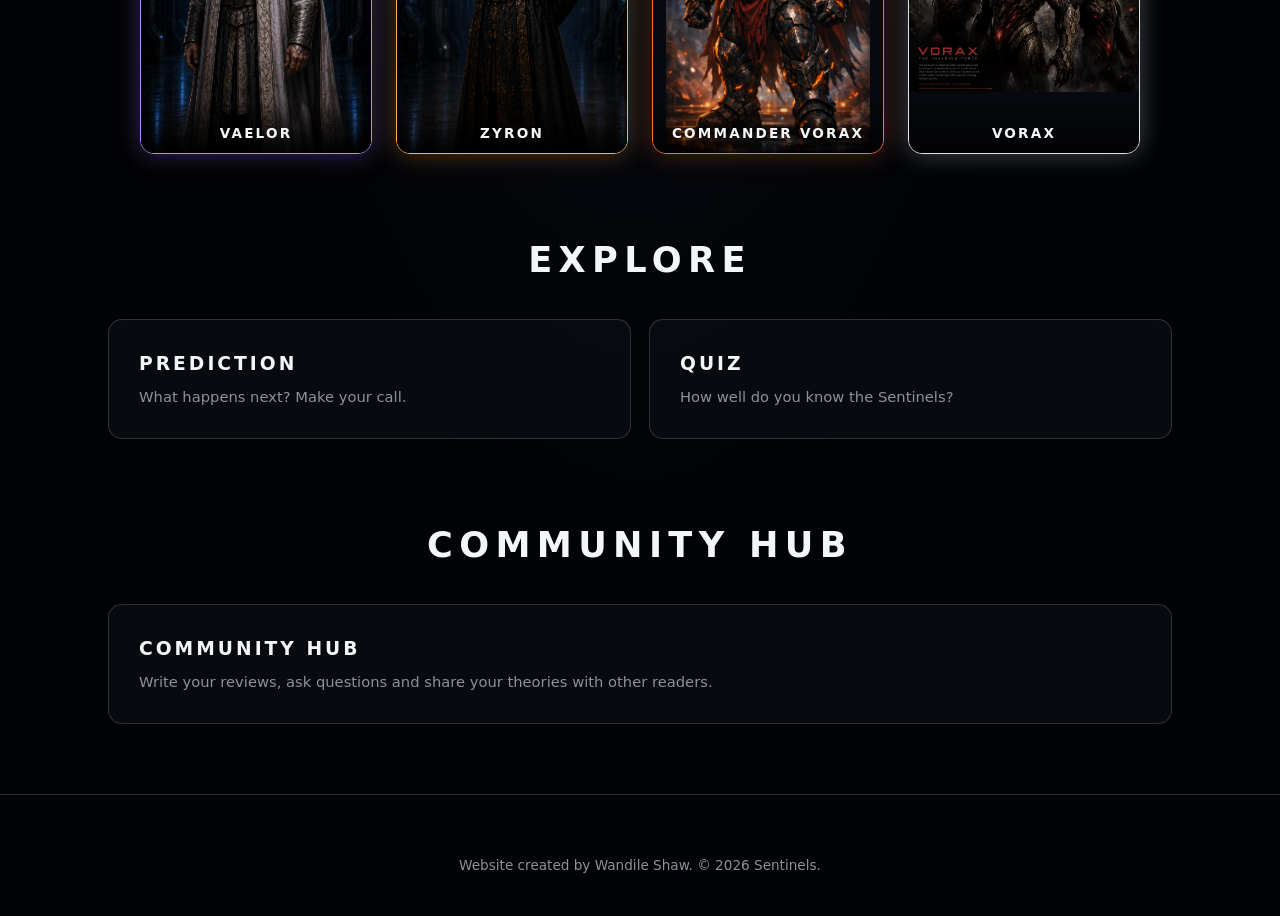
==== commit 374da7e3: "Update index.html" ====
--- a/index.html
+++ b/index.html
@@ -1,7 +1,7 @@
 <!DOCTYPE html><html lang="en"><head><meta charset="UTF-8"><meta name="viewport" content="width=device-width,initial-scale=1"><title>SENTINELS</title><link rel="stylesheet" href="style.css"></head>
 <body data-page="home"><main class="wrap">
 <section class="hero"><img src="Logo final.jpeg" alt="SENTINELS"><a class="btn" href="volumes.html">ENTER THE HUB</a></section>
-<h2 class="sec" id="characters">THE SENTINELS</h2><p class="sub">Tap a card to see their details.</p>
+<h2 class="sec" id="characters">THE SENTINELS</h2><p class="sub">Tap a card and scroll through their details.</p>
 <div class="grid" id="chars"></div>
 <h2 class="sec">EXTRAS</h2><p class="sub">Allies and enemies of the Sentinels.</p>
 <div class="grid" id="extras"></div>
@@ -9,5 +9,7 @@
 <div class="cards">
 <a class="card" href="prediction.html"><h3>PREDICTION</h3><p>What happens next? Make your call.</p></a>
 <a class="card" href="quiz.html"><h3>QUIZ</h3><p>How well do you know the Sentinels?</p></a>
-<a class="card" href="volumes.html"><h3>HUB</h3><p>Read every volume of the story.</p></a>
-</div></main><script src="script.js"></script></body></html>
+</div>
+<h2 class="sec">COMMUNITY HUB</h2><br>
+<a class="card hubcard" href="hub.html"><h3>COMMUNITY HUB</h3><p>Write your reviews, ask questions and share your theories with other readers.</p></a>
+</main><script src="script.js"></script></body></html>
--- a/style.css
+++ b/style.css
@@ -1,727 +1,112 @@
-/* =========================================================
-   SENTINELS — V2 VISUAL OVERRIDE
-   Premium 3D Comic Headquarters
-   ========================================================= */
+/* SENTINELS - shared by EVERY page. Edit once, changes everywhere. */
+:root{--w:#f4f5f7;--g:#8c929b;--line:rgba(255,255,255,.16)}
+*{box-sizing:border-box;margin:0;padding:0}
+html{background:#010204;scroll-behavior:smooth}
+body{min-height:100vh;color:var(--w);font-family:Inter,system-ui,-apple-system,"Segoe UI",sans-serif;line-height:1.5;overflow-x:hidden;background:radial-gradient(ellipse at 50% 0,#0e1426,#010204 62%)}
+img{max-width:100%;display:block}
+a{color:inherit}
 
-/* ---------------------------------------------------------
-   GLOBAL DESIGN POLISH
-   --------------------------------------------------------- */
+/* ---- space background ---- */
+.space{position:fixed;inset:0;z-index:-1;overflow:hidden;pointer-events:none}
+.star{position:absolute;width:2px;height:2px;border-radius:50%;background:#fff;animation:tw 4s ease-in-out infinite}
+@keyframes tw{50%{opacity:.15}}
+.planet{position:absolute;border-radius:50%;animation:fl 26s ease-in-out infinite;box-shadow:inset -14px -10px 30px rgba(0,0,0,.65)}
+.planet.ring::after{content:"";position:absolute;left:-30%;right:-30%;top:40%;height:20%;border:3px solid rgba(255,220,170,.4);border-radius:50%;transform:rotate(-14deg)}
+@keyframes fl{50%{transform:translateY(-20px)}}
+.rock{position:absolute;width:var(--s);height:var(--s);border-radius:42% 58% 46% 54%;background:radial-gradient(circle at 30% 30%,#9a9fa8,#2b2e35 70%);animation:sp 34s linear infinite}
+.rock.hot{background:radial-gradient(circle at 30% 30%,#ffb35c,#7a2a08 70%);box-shadow:0 0 14px rgba(255,120,40,.5)}
+@keyframes sp{to{transform:rotate(360deg)}}
+.sat{position:absolute;width:12px;height:12px;background:#aeb6c2;animation:fl 18s ease-in-out infinite}
+.sat::before,.sat::after{content:"";position:absolute;top:2px;width:20px;height:8px;background:#3a78d8}
+.sat::before{right:14px}.sat::after{left:14px}
+.ship{position:absolute;left:-80px;width:30px;height:9px;background:linear-gradient(90deg,transparent,#cfe6ff);clip-path:polygon(0 25%,72% 0,100% 50%,72% 100%,0 75%);animation:fly linear infinite}
+@keyframes fly{to{transform:translateX(calc(100vw + 160px))}}
 
-:root {
-    --v2-card-radius: 18px;
-    --v2-section-width: min(1180px, 92vw);
-    --v2-card-shadow:
-        0 30px 70px rgba(0, 0, 0, 0.72),
-        0 8px 25px rgba(0, 0, 0, 0.55);
-}
+/* ---- header / footer ---- */
+.top{text-align:center;padding:34px 16px 8px}
+.brand{font-size:clamp(2rem,7vw,3.4rem);font-weight:800;letter-spacing:.32em;text-decoration:none;padding-left:.32em}
+.top nav{margin-top:16px;display:flex;justify-content:center;flex-wrap:wrap;gap:6px 26px}
+.top nav a{text-decoration:none;color:var(--g);font-size:.85rem;font-weight:600;letter-spacing:.16em;padding:6px 2px;border-bottom:2px solid transparent}
+.top nav a:hover,.top nav a.active{color:#fff;border-color:#fff}
+.foot{text-align:center;color:var(--g);font-size:.85rem;padding:60px 16px 40px;border-top:1px solid var(--line);margin-top:70px}
 
-/* Cleaner page background */
+/* ---- layout pieces ---- */
+.wrap{max-width:1100px;margin:0 auto;padding:0 18px}
+.hero{text-align:center;padding:40px 0 20px}
+.hero img{width:min(560px,90%);height:auto;margin:0 auto 34px}
+.btn{display:inline-block;border:2px solid #fff;color:#fff;text-decoration:none;font-weight:700;letter-spacing:.2em;padding:15px 38px;transition:.2s}
+.btn:hover{background:#fff;color:#000}
+h2.sec{text-align:center;font-size:clamp(1.5rem,4vw,2.2rem);letter-spacing:.18em;margin:80px 0 8px}
+p.sub{text-align:center;color:var(--g);margin-bottom:30px}
 
-body {
-    background:
-        radial-gradient(
-            circle at 50% -10%,
-            rgba(70, 105, 145, 0.09),
-            transparent 32%
-        ),
-        radial-gradient(
-            circle at 15% 45%,
-            rgba(40, 75, 115, 0.045),
-            transparent 30%
-        ),
-        radial-gradient(
-            circle at 85% 70%,
-            rgba(90, 45, 90, 0.035),
-            transparent 30%
-        ),
-        #010204;
-}
+/* ---- flip character cards ---- */
+.grid{display:grid;grid-template-columns:repeat(2,1fr);gap:18px;max-width:1000px;margin:0 auto}
+@media(min-width:1000px){.grid{grid-template-columns:repeat(4,1fr);gap:24px}}
+.flip{perspective:1100px;aspect-ratio:3/4;cursor:pointer;outline:none}
+.flip:focus-visible .f{outline:2px solid #fff}
+.in{position:relative;width:100%;height:100%;transition:transform .85s cubic-bezier(.4,.1,.2,1);transform-style:preserve-3d}
+.flip.on .in{transform:rotateY(180deg)}
+.f,.b{position:absolute;inset:0;backface-visibility:hidden;-webkit-backface-visibility:hidden;border:1px solid var(--c);border-radius:14px;overflow:hidden;background:#07090e;box-shadow:0 0 26px color-mix(in srgb,var(--c) 30%,transparent)}
+.f img{width:100%;height:100%;object-fit:contain}
+.f span{position:absolute;left:0;right:0;bottom:0;padding:22px 8px 10px;text-align:center;font-weight:700;letter-spacing:.16em;font-size:.85rem;background:linear-gradient(transparent,rgba(0,0,0,.9))}
+.b{transform:rotateY(180deg);padding:16px;overflow:auto;display:flex;flex-direction:column;gap:8px}
+.b h3{letter-spacing:.14em;font-size:1.1rem}
+.b .role{color:var(--c);font-size:.72rem;font-weight:700;letter-spacing:.14em}
+.b .ab{color:var(--g);font-size:.78rem}
+.b .desc{font-size:.8rem;color:#c5c9d0}
+.stat{font-size:.7rem;letter-spacing:.1em;color:var(--g);display:flex;justify-content:space-between}
+.bar{height:6px;background:#1a1f28;border-radius:4px;overflow:hidden;margin-top:3px}
+.bar i{display:block;height:100%;background:var(--c);width:0;transition:width 1s .5s}
+.flip.on .bar i{width:var(--v)}
 
-/* ---------------------------------------------------------
-   HEADER
-   --------------------------------------------------------- */
+/* ---- cards (explore / volumes) ---- */
+.cards{display:grid;gap:18px;grid-template-columns:repeat(auto-fit,minmax(250px,1fr))}
+.card{display:block;text-decoration:none;padding:30px;border:1px solid var(--line);border-radius:14px;background:rgba(10,13,19,.8);transition:.2s}
+.card:hover{transform:translateY(-4px);border-color:#fff}
+.card h3{letter-spacing:.16em;margin-bottom:8px}
+.card p{color:var(--g);font-size:.92rem}
+.vols{max-width:760px;margin:30px auto 0;display:grid;gap:20px}
+.vol{display:block;text-decoration:none;padding:34px;border-radius:16px;border:1px solid var(--c);background:linear-gradient(135deg,color-mix(in srgb,var(--c) 28%,#05070a),#05070a 75%);box-shadow:0 0 40px color-mix(in srgb,var(--c) 22%,transparent)}
+.vol small{color:var(--c);font-weight:700;letter-spacing:.2em}
+.vol h3{font-size:clamp(1.6rem,5vw,2.4rem);margin:10px 0 6px}
+.vol p{color:#aab0ba}
+.vol.off{opacity:.8}
+a.vol:hover{transform:translateY(-4px)}
 
-.site-header,
-.navbar {
-    background:
-        linear-gradient(
-            180deg,
-            rgba(4, 6, 9, 0.97),
-            rgba(2, 3, 5, 0.92)
-        ) !important;
+/* ---- reader ---- */
+.rbar{position:sticky;top:0;z-index:5;display:flex;justify-content:space-between;align-items:center;gap:10px;flex-wrap:wrap;padding:10px 16px;background:rgba(2,3,5,.92);border-bottom:1px solid var(--line)}
+.rbar button,.rbar a{background:none;border:1px solid var(--line);color:#fff;padding:8px 14px;font:inherit;font-size:.8rem;font-weight:600;letter-spacing:.08em;cursor:pointer;text-decoration:none;border-radius:6px}
+.rbar button:hover,.rbar a:hover{border-color:#fff}
+.rbar div{display:flex;gap:8px;flex-wrap:wrap}
+.stage{overflow:auto;padding:18px;text-align:center}
+.stage img{margin:0 auto;height:auto;width:100%;max-width:900px}
 
-    border-bottom: 1px solid rgba(255, 255, 255, 0.08);
+.about{max-width:680px;margin:50px auto;text-align:center}
+.about p{color:#c5c9d0;margin-bottom:20px}
+@media(prefers-reduced-motion:reduce){*{animation:none!important;transition:none!important}}
 
-    box-shadow:
-        0 12px 35px rgba(0, 0, 0, 0.5);
-
-    backdrop-filter: blur(14px);
-    -webkit-backdrop-filter: blur(14px);
-}
-
-.brand,
-.logo,
-.site-brand {
-    font-weight: 900;
-    letter-spacing: 0.22em;
-}
-
-
-/* ---------------------------------------------------------
-   HERO
-   --------------------------------------------------------- */
-
-.hero,
-.hero-section {
-    position: relative;
-
-    min-height: min(900px, 92vh);
-
-    display: flex;
-    align-items: center;
-    justify-content: center;
-
-    overflow: hidden;
-}
-
-.hero-content {
-    width: min(1050px, 94vw);
-
-    transform: translateY(-1vh);
-}
-
-.hero-logo {
-    width: min(760px, 88vw);
-
-    max-height: 310px;
-
-    object-fit: contain;
-
-    filter:
-        drop-shadow(0 25px 55px rgba(0, 0, 0, 0.9))
-        drop-shadow(0 0 30px rgba(255, 255, 255, 0.055));
-
-    transition:
-        transform 0.5s ease,
-        filter 0.5s ease;
-}
-
-.hero-logo:hover {
-    transform: scale(1.015);
-
-    filter:
-        drop-shadow(0 30px 65px rgba(0, 0, 0, 0.95))
-        drop-shadow(0 0 36px rgba(255, 255, 255, 0.075));
-}
-
-.tagline {
-    color: rgba(230, 233, 238, 0.7);
-
-    font-weight: 800;
-
-    letter-spacing: 0.42em;
-
-    text-shadow:
-        0 2px 10px rgba(0, 0, 0, 0.8);
-}
-
-
-/* ---------------------------------------------------------
-   GENERAL SECTIONS
-   --------------------------------------------------------- */
-
-.section {
-    width: var(--v2-section-width);
-
-    margin-left: auto;
-    margin-right: auto;
-}
-
-.section + .section {
-    padding-top: 90px;
-}
-
-.section-heading {
-    max-width: 900px;
-}
-
-.section-intro {
-    max-width: 680px;
-
-    color: #969ca5;
-
-    line-height: 1.8;
-}
-
-
-/* ---------------------------------------------------------
-   SENTINEL GRID
-   IMPORTANT: 2 × 2
-   --------------------------------------------------------- */
-
-.sentinel-grid,
-.character-grid {
-    width: 100%;
-
-    display: grid;
-
-    grid-template-columns:
-        repeat(2, minmax(0, 1fr));
-
-    gap: 26px;
-
-    margin-top: 48px;
-}
-
-
-/* ---------------------------------------------------------
-   SENTINEL CARDS
-   --------------------------------------------------------- */
-
-.sentinel-card,
-.character {
-    position: relative;
-
-    min-width: 0;
-
-    min-height: 540px;
-
-    overflow: hidden;
-
-    border-radius: var(--v2-card-radius);
-
-    border:
-        1px solid rgba(255, 255, 255, 0.115);
-
-    /*
-       Solid card.
-       NOT transparent.
-    */
-    background:
-        linear-gradient(
-            145deg,
-            #1a1e25 0%,
-            #11151b 35%,
-            #090c11 72%,
-            #05070a 100%
-        );
-
-    box-shadow: var(--v2-card-shadow);
-
-    transform:
-        translateZ(0);
-
-    transform-style: preserve-3d;
-
-    transition:
-        transform 0.45s cubic-bezier(.22,.61,.36,1),
-        border-color 0.35s ease,
-        box-shadow 0.45s ease;
-}
-
-/* Subtle dimensional highlight */
-
-.sentinel-card::before,
-.character::before {
-    content: "";
-
-    position: absolute;
-
-    inset: 0;
-
-    z-index: 2;
-
-    pointer-events: none;
-
-    background:
-        linear-gradient(
-            115deg,
-            rgba(255,255,255,0.075),
-            transparent 20%,
-            transparent 70%,
-            rgba(255,255,255,0.015)
-        );
-}
-
-/* Bottom colour indicator */
-
-.sentinel-card::after,
-.character::after {
-    height: 4px;
-
-    opacity: 1;
-
-    box-shadow:
-        0 -2px 12px rgba(255,255,255,0.035);
-}
-
-
-/* ---------------------------------------------------------
-   CARD HOVER / TOUCH FEEL
-   --------------------------------------------------------- */
-
-@media (hover: hover) {
-
-    .sentinel-card:hover,
-    .character:hover {
-        transform:
-            translateY(-10px)
-            rotateX(1deg)
-            rotateY(-1deg);
-
-        border-color:
-            rgba(255,255,255,0.24);
-
-        box-shadow:
-            0 42px 90px rgba(0,0,0,0.82),
-            0 12px 30px rgba(0,0,0,0.65);
-    }
-
-}
-
-
-/* ---------------------------------------------------------
-   CHARACTER IMAGE
-   --------------------------------------------------------- */
-
-.sentinel-card-image-wrap {
-    position: relative;
-
-    width: 100%;
-
-    height: 350px;
-
-    overflow: hidden;
-
-    background:
-        radial-gradient(
-            circle at 50% 35%,
-            rgba(255,255,255,0.05),
-            transparent 55%
-        ),
-        #07090d;
-}
-
-.sentinel-card-image,
-.character-image {
-    width: 100%;
-
-    height: 100%;
-
-    object-fit: cover;
-
-    object-position: center top;
-
-    filter:
-        saturate(0.94)
-        contrast(1.06);
-
-    transition:
-        transform 0.65s cubic-bezier(.22,.61,.36,1),
-        filter 0.45s ease;
-}
-
-@media (hover: hover) {
-
-    .sentinel-card:hover .sentinel-card-image,
-    .sentinel-card:hover .character-image,
-    .character:hover .character-image {
-        transform: scale(1.045);
-
-        filter:
-            saturate(1)
-            contrast(1.08);
-    }
-
-}
-
-
-/* ---------------------------------------------------------
-   CARD CONTENT
-   --------------------------------------------------------- */
-
-.sentinel-card-content {
-    position: relative;
-
-    z-index: 5;
-
-    min-height: 190px;
-
-    display: flex;
-
-    flex-direction: column;
-
-    padding: 22px 24px 24px;
-
-    background:
-        linear-gradient(
-            180deg,
-            rgba(13,16,21,0.96),
-            #080a0e
-        );
-}
-
-.sentinel-card > .sentinel-card-content > .sentinel-number {
-    position: static;
-
-    display: block;
-
-    margin-bottom: 8px;
-
-    color: #737a84;
-
-    font-size: 0.58rem;
-
-    letter-spacing: 0.2em;
-}
-
-.sentinel-card h3,
-.character h3 {
-    margin: 0;
-
-    color: #f5f6f8;
-
-    font-size: clamp(1.25rem, 2vw, 1.65rem);
-
-    font-weight: 900;
-
-    letter-spacing: 0.025em;
-}
-
-.sentinel-card p,
-.character p {
-    margin: 7px 0 0;
-
-    color: #8e959e;
-
-    font-size: 0.66rem;
-
-    font-weight: 800;
-
-    letter-spacing: 0.15em;
-}
-
-.sentinel-card small,
-.character small {
-    margin: 18px 0 0;
-
-    color: #b4bac2;
-
-    font-size: 0.59rem;
-
-    font-weight: 700;
-
-    line-height: 1.65;
-
-    letter-spacing: 0.08em;
-}
-
-
-/* ---------------------------------------------------------
-   VIEW DOSSIER BUTTON
-   --------------------------------------------------------- */
-
-.card-action {
-    position: relative !important;
-
-    top: auto !important;
-    left: auto !important;
-
-    margin-top: auto !important;
-    padding-top: 18px;
-
-    color: #d9dde2;
-
-    font-size: 0.58rem;
-
-    font-weight: 900;
-
-    letter-spacing: 0.16em;
-
-    opacity: 0.72;
-
-    transition:
-        opacity 0.25s ease,
-        transform 0.25s ease;
-}
-
-.sentinel-card:hover .card-action {
-    opacity: 1;
-
-    transform: translateX(4px);
-}
-
-
-/* ---------------------------------------------------------
-   CHARACTER COLOUR ACCENTS
-   --------------------------------------------------------- */
-
-.sentinel-card.wandile {
-    --character-accent: #42a5ff;
-}
-
-.sentinel-card.xavier {
-    --character-accent: #ff4d55;
-}
-
-.sentinel-card.kyla {
-    --character-accent: #ff72c7;
-}
-
-.sentinel-card.cee {
-    --character-accent: #42e38b;
-}
-
-.sentinel-card::after,
-.character::after {
-    background: var(--character-accent, #6f7780);
-}
-
-
-/* ---------------------------------------------------------
-   BUTTONS
-   --------------------------------------------------------- */
-
-.universe-button,
-.hub-button,
-.btn,
-.btn-primary,
-.btn-secondary {
-    border-radius: 8px;
-
-    min-height: 48px;
-
-    border:
-        1px solid rgba(255,255,255,0.16);
-
-    background:
-        linear-gradient(
-            180deg,
-            #1b2027,
-            #0a0d11
-        );
-
-    box-shadow:
-        0 12px 30px rgba(0,0,0,0.55),
-        inset 0 1px 0 rgba(255,255,255,0.07);
-
-    transition:
-        transform 0.3s ease,
-        border-color 0.3s ease,
-        box-shadow 0.3s ease;
-}
-
-.universe-button:hover,
-.hub-button:hover,
-.btn:hover,
-.btn-primary:hover,
-.btn-secondary:hover {
-    transform: translateY(-3px);
-
-    border-color:
-        rgba(255,255,255,0.35);
-
-    box-shadow:
-        0 20px 42px rgba(0,0,0,0.7),
-        inset 0 1px 0 rgba(255,255,255,0.1);
-}
-
-
-/* ---------------------------------------------------------
-   ARCHIVE / EXPLORE CARDS
-   --------------------------------------------------------- */
-
-.volume-panel,
-.volume-card,
-.explore-card,
-.lore-card,
-.prediction-card,
-.personnel-card,
-.secondary-card {
-    border-radius: 16px;
-
-    border:
-        1px solid rgba(255,255,255,0.105);
-
-    background:
-        linear-gradient(
-            145deg,
-            #171b21,
-            #0b0e13 55%,
-            #06080b
-        );
-
-    box-shadow:
-        0 25px 65px rgba(0,0,0,0.6);
-
-    transition:
-        transform 0.35s ease,
-        border-color 0.35s ease,
-        box-shadow 0.35s ease;
-}
-
-.volume-card:hover,
-.explore-card:hover,
-.lore-card:hover,
-.prediction-card:hover,
-.personnel-card:hover,
-.secondary-card:hover {
-    transform: translateY(-6px);
-
-    border-color:
-        rgba(255,255,255,0.2);
-
-    box-shadow:
-        0 35px 80px rgba(0,0,0,0.72);
-}
-
-
-/* ---------------------------------------------------------
-   MOBILE
-   --------------------------------------------------------- */
-
-@media (max-width: 700px) {
-
-    .hero,
-    .hero-section {
-        min-height: 88svh;
-    }
-
-    .hero-logo {
-        width: 94vw;
-
-        max-height: 230px;
-    }
-
-    .tagline {
-        font-size: 0.58rem;
-
-        letter-spacing: 0.25em;
-
-        text-align: center;
-    }
-
-    .section {
-        width: 91vw;
-    }
-
-    .sentinel-grid,
-    .character-grid {
-        grid-template-columns:
-            repeat(2, minmax(0, 1fr));
-
-        gap: 12px;
-
-        margin-top: 34px;
-    }
-
-    .sentinel-card,
-    .character {
-        min-height: 420px;
-
-        border-radius: 13px;
-    }
-
-    .sentinel-card-image-wrap {
-        height: 235px;
-    }
-
-    .sentinel-card-content {
-        min-height: 185px;
-
-        padding:
-            15px
-            13px
-            16px;
-    }
-
-    .sentinel-card h3,
-    .character h3 {
-        font-size: 0.95rem;
-    }
-
-    .sentinel-card p,
-    .character p {
-        font-size: 0.48rem;
-
-        letter-spacing: 0.1em;
-    }
-
-    .sentinel-card small,
-    .character small {
-        margin-top: 12px;
-
-        font-size: 0.43rem;
-
-        line-height: 1.5;
-    }
-
-    .card-action {
-        padding-top: 12px;
-
-        font-size: 0.44rem;
-    }
-
-}
-
-
-/* ---------------------------------------------------------
-   VERY SMALL PHONES
-   --------------------------------------------------------- */
-
-@media (max-width: 390px) {
-
-    .sentinel-grid,
-    .character-grid {
-        gap: 8px;
-    }
-
-    .sentinel-card,
-    .character {
-        min-height: 390px;
-    }
-
-    .sentinel-card-image-wrap {
-        height: 210px;
-    }
-
-    .sentinel-card-content {
-        padding:
-            13px
-            11px
-            14px;
-    }
-
-    .sentinel-card h3,
-    .character h3 {
-        font-size: 0.86rem;
-    }
-
-    .sentinel-card p,
-    .character p {
-        font-size: 0.43rem;
-    }
-
-    .sentinel-card small,
-    .character small {
-        font-size: 0.4rem;
-    }
-
-}
-
-
-/* ---------------------------------------------------------
-   REDUCED MOTION
-   --------------------------------------------------------- */
-
-@media (prefers-reduced-motion: reduce) {
-
-    .sentinel-card,
-    .character,
-    .sentinel-card-image,
-    .character-image,
-    .hero-logo {
-        transition: none !important;
-    }
-
-}+/* ---- quiz + prediction ---- */
+.panel{max-width:720px;margin:30px auto;padding:34px;border:1px solid var(--line);border-radius:16px;background:rgba(10,13,19,.85);text-align:center}
+.panel h2{letter-spacing:.14em;margin-bottom:10px}
+.panel p{color:#aab0ba;margin-bottom:22px}
+.panel[hidden]{display:none}
+.top2{display:flex;justify-content:space-between;color:var(--g);font-size:.78rem;letter-spacing:.14em;margin-bottom:10px}
+.prog{height:5px;background:#1a1f28;border-radius:4px;overflow:hidden;margin-bottom:26px}
+.prog i{display:block;height:100%;width:0;background:#42a5ff;transition:width .4s}
+.answers{display:grid;gap:10px;margin-top:22px}
+.ans{background:none;border:1px solid var(--line);color:#fff;padding:14px;font:inherit;border-radius:10px;cursor:pointer;text-align:left}
+.ans:hover:enabled{border-color:#fff}
+.ans.ok{border-color:#42e38b;background:rgba(66,227,139,.15)}
+.ans.no{border-color:#ff4d55;background:rgba(255,77,85,.15)}
+.fb{min-height:1.4em;margin:16px 0 0!important;font-size:.85rem;letter-spacing:.1em}
+.score{font-size:3.5rem;font-weight:800;margin-bottom:6px}
+.btn.sm{margin:6px;cursor:pointer;background:none;font:inherit;font-weight:700;letter-spacing:.2em}
+.btn.sm:hover{background:#fff;color:#000}
+form{max-width:640px;margin:0 auto;display:grid;gap:16px;text-align:left}
+label{font-size:.78rem;letter-spacing:.14em;color:var(--g)}
+input,textarea{width:100%;margin-top:6px;padding:13px;background:rgba(10,13,19,.9);border:1px solid var(--line);border-radius:8px;color:#fff;font:inherit}
+input:focus,textarea:focus{outline:none;border-color:#fff}
+textarea{min-height:130px;resize:vertical}
+.saved{max-width:640px;margin:26px auto 0;display:grid;gap:12px}
+.saved div{padding:16px;border:1px solid var(--line);border-radius:10px;background:rgba(10,13,19,.8)}
+.saved b{letter-spacing:.1em;font-size:.85rem}.saved p{color:#c5c9d0;margin-top:4px;font-size:.92rem}
